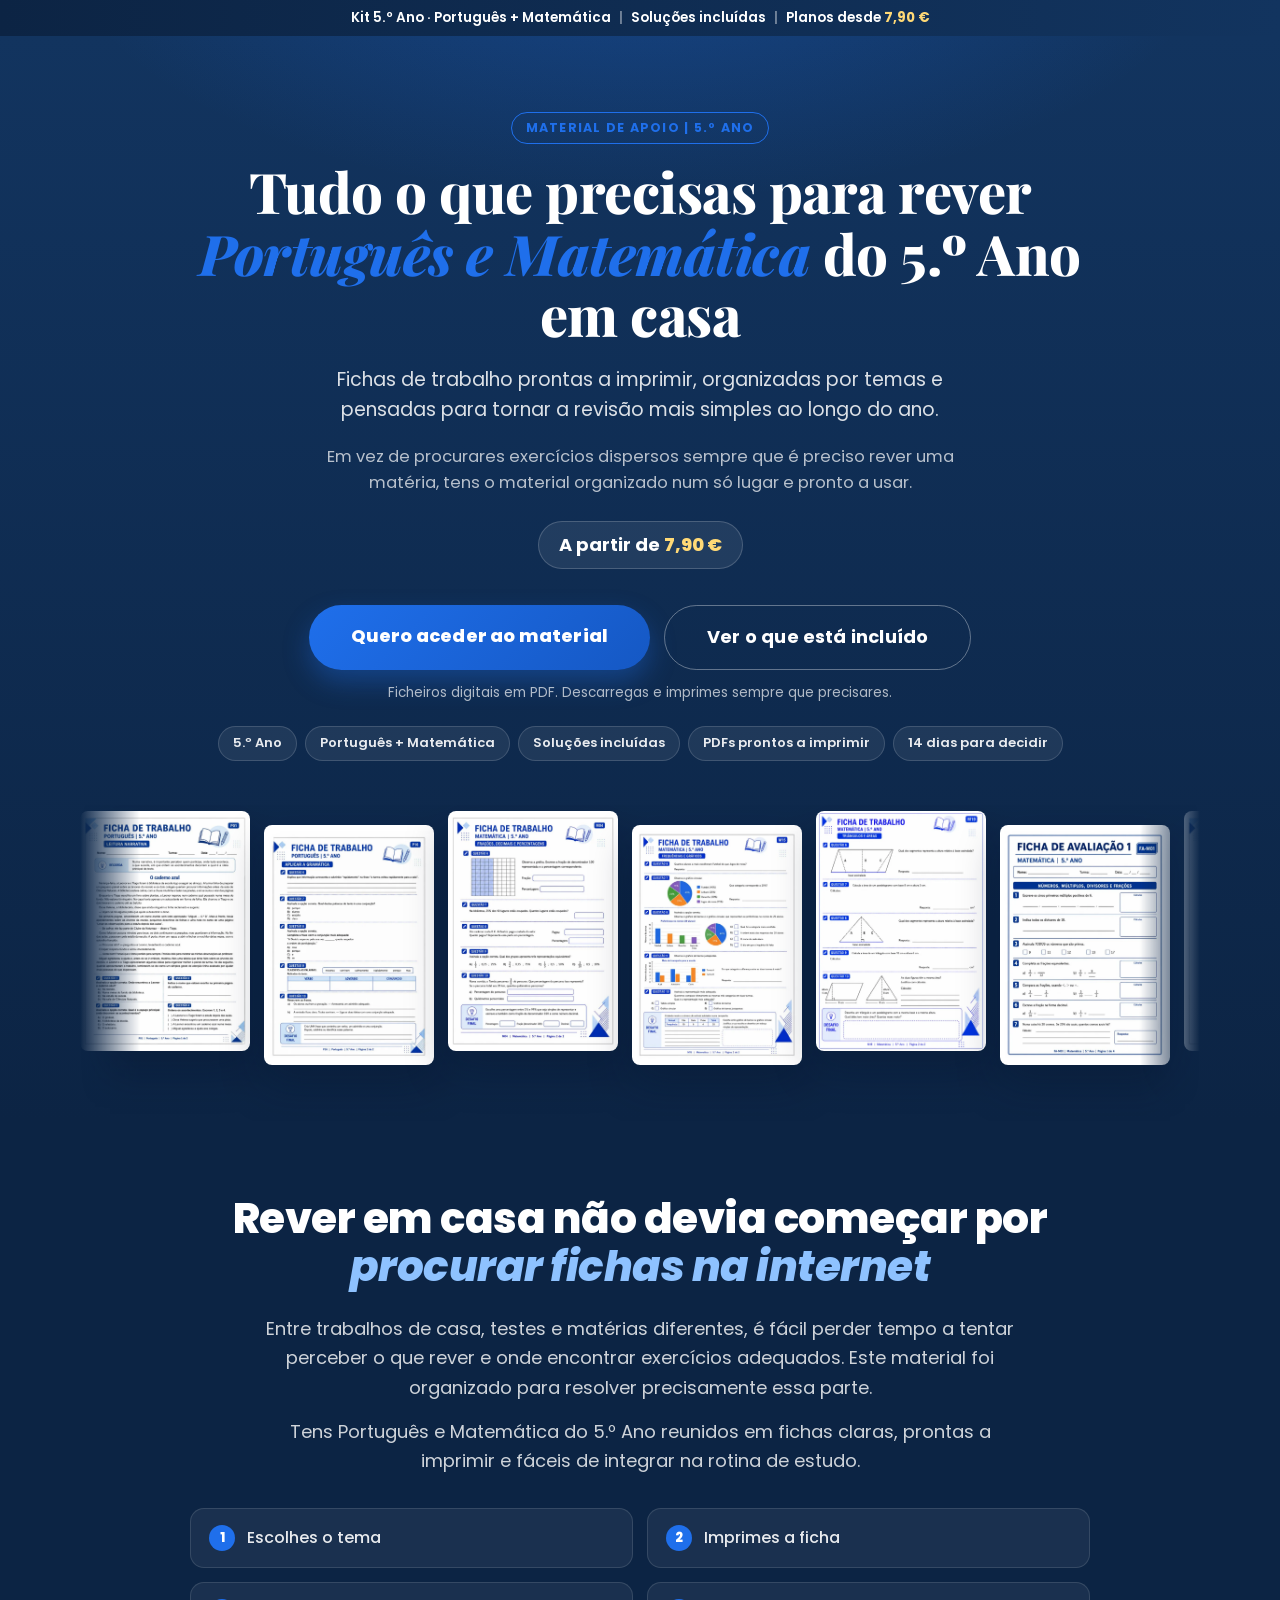
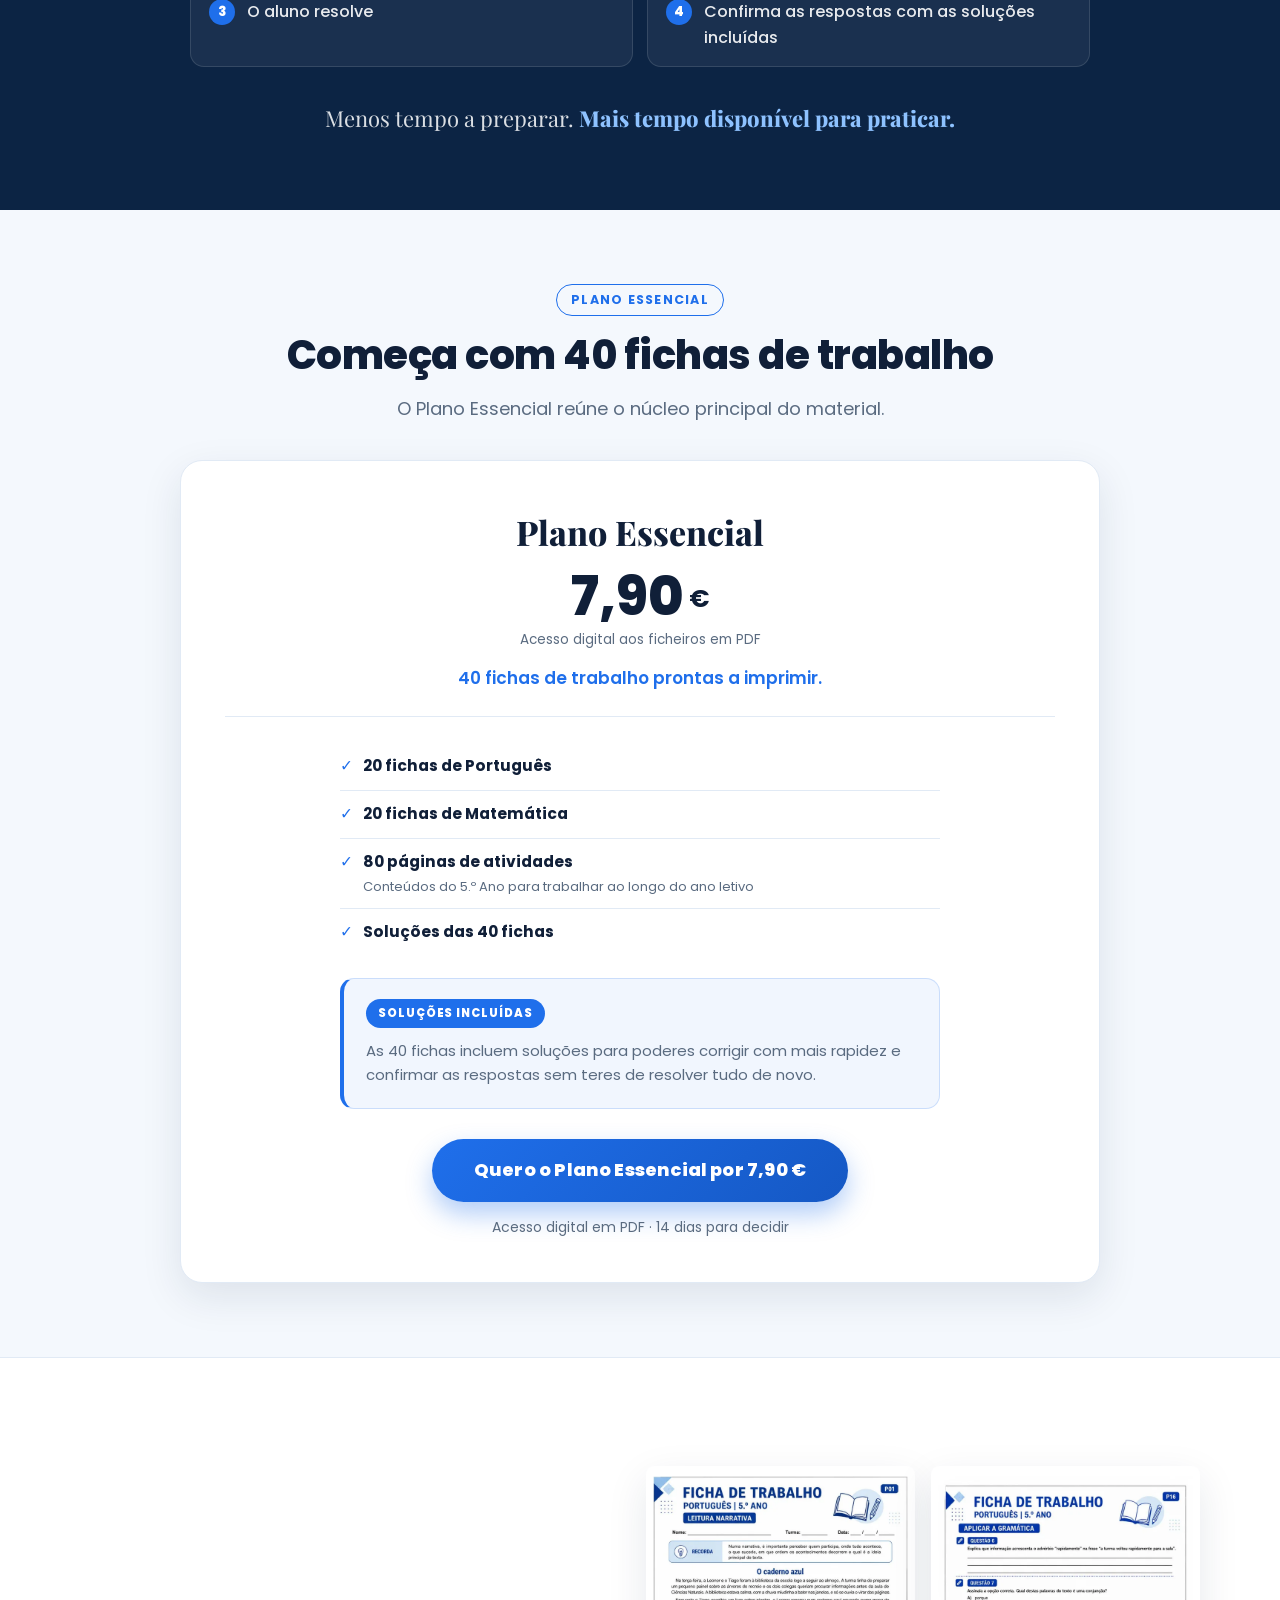
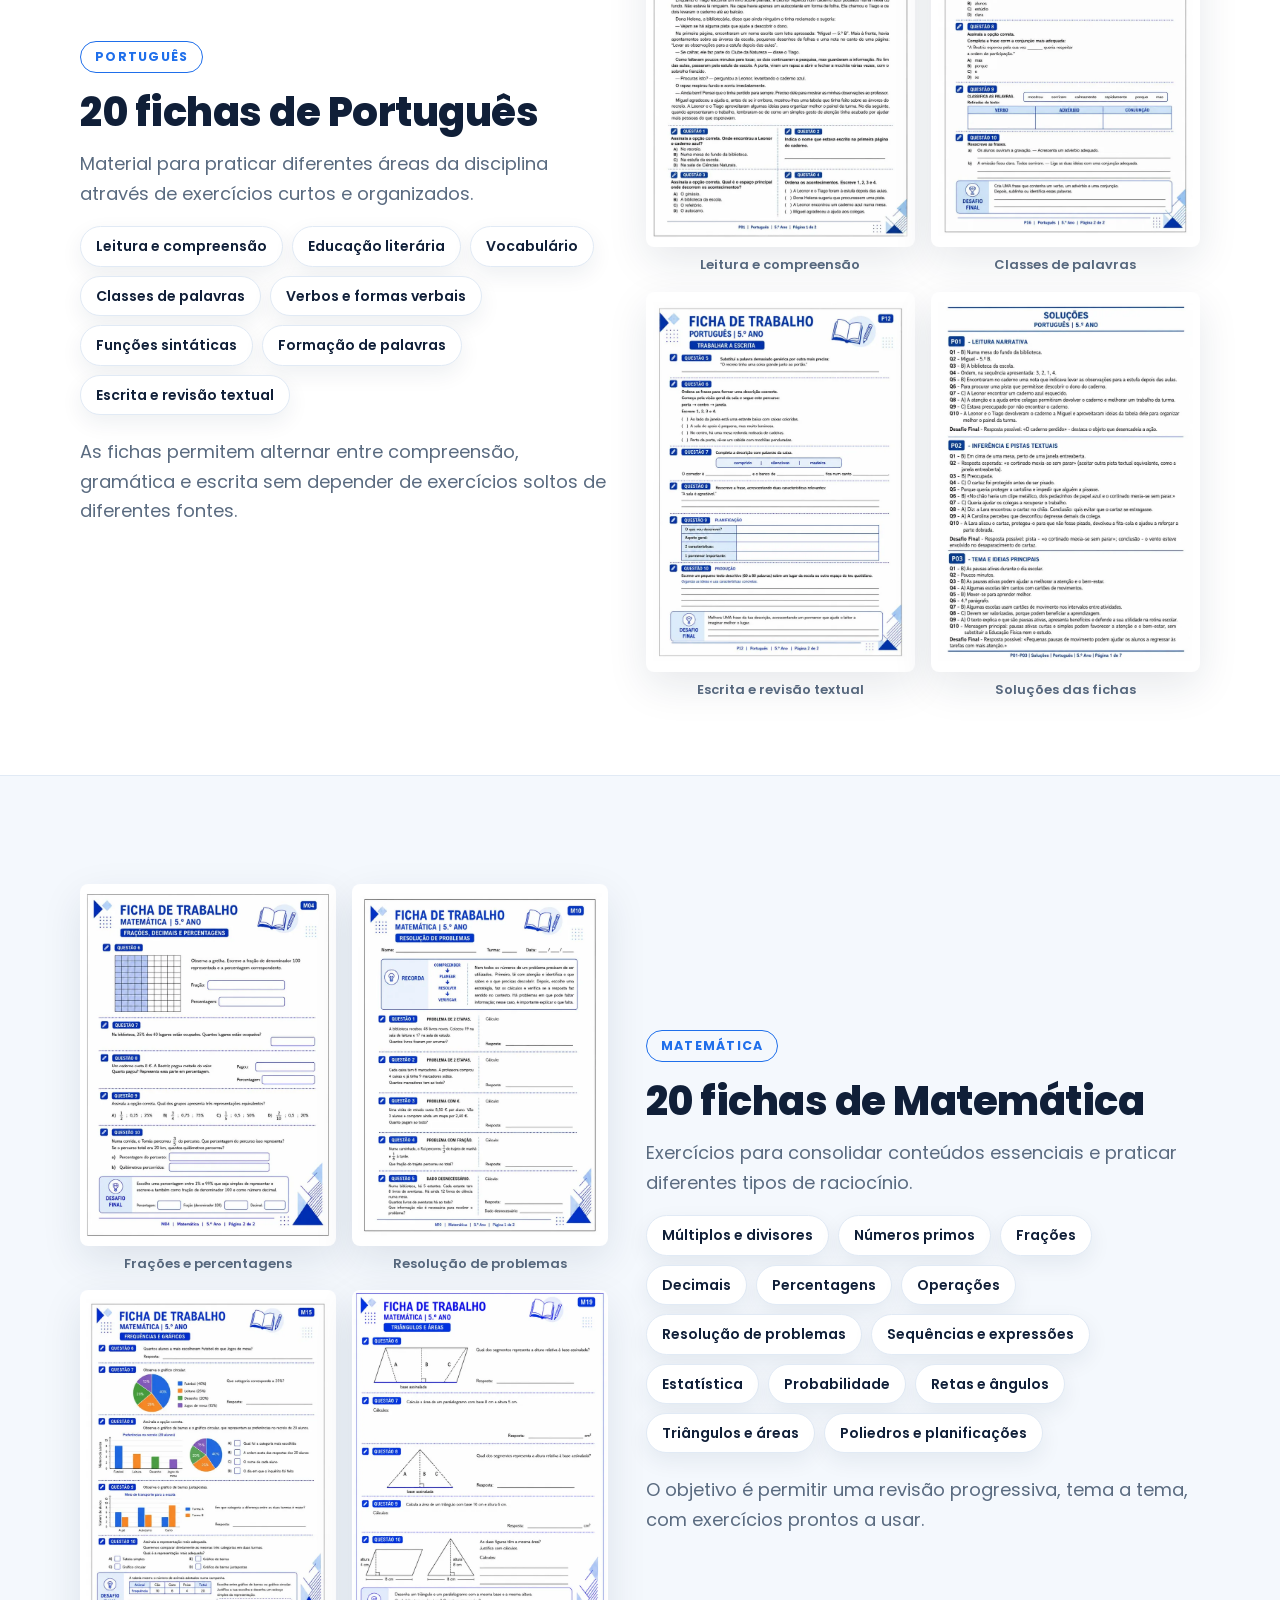
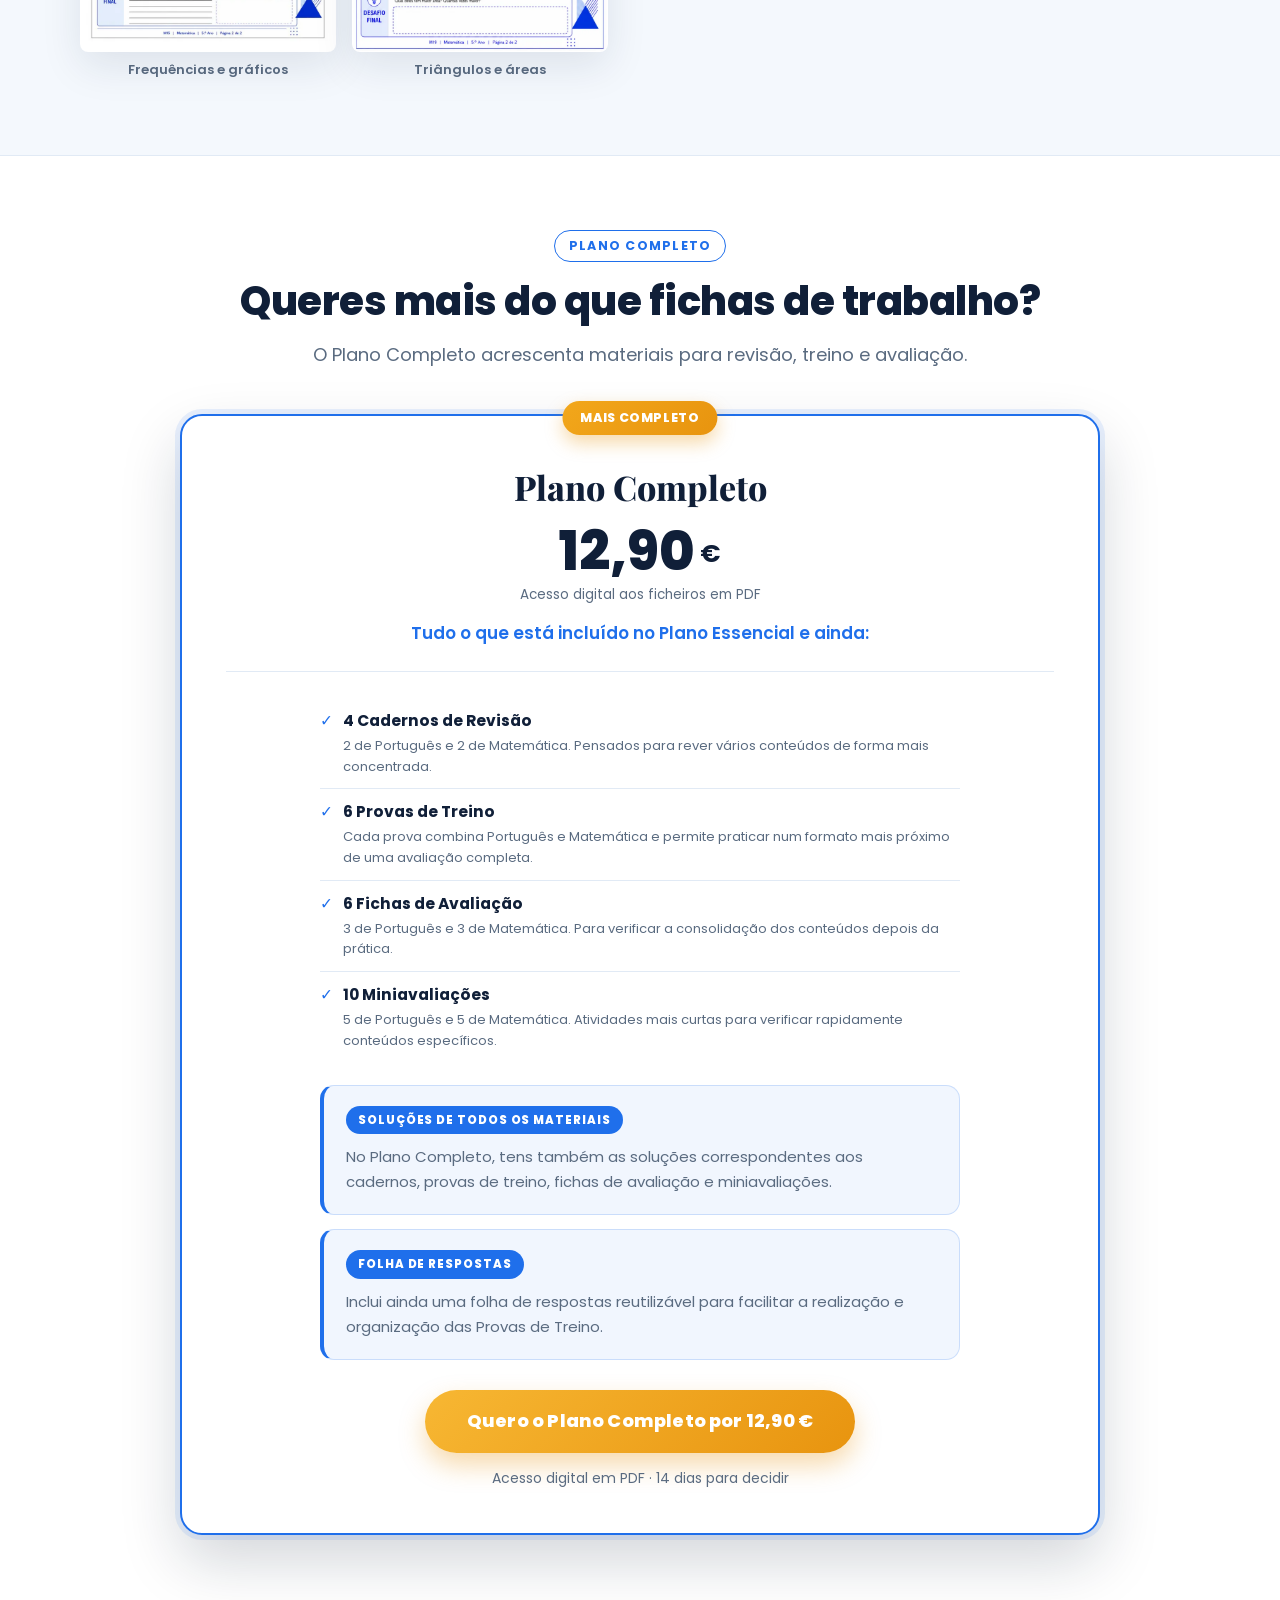
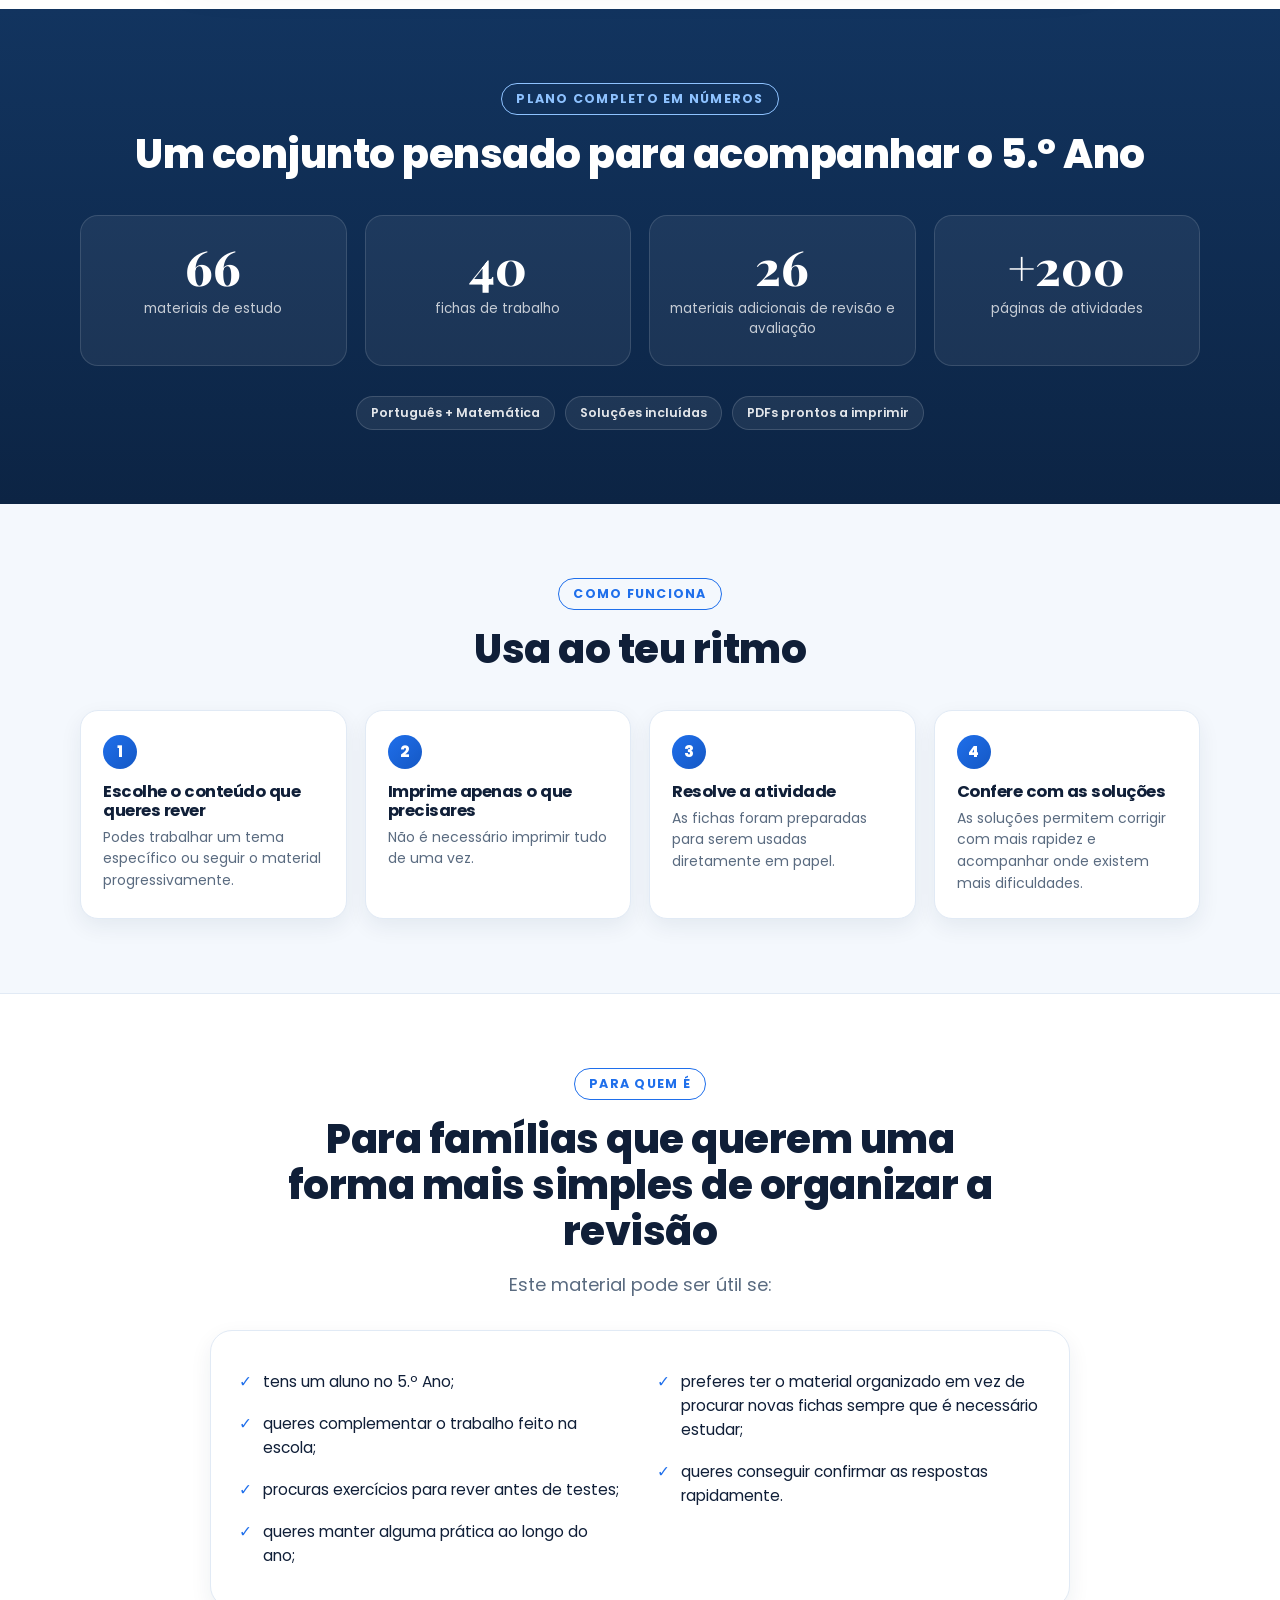
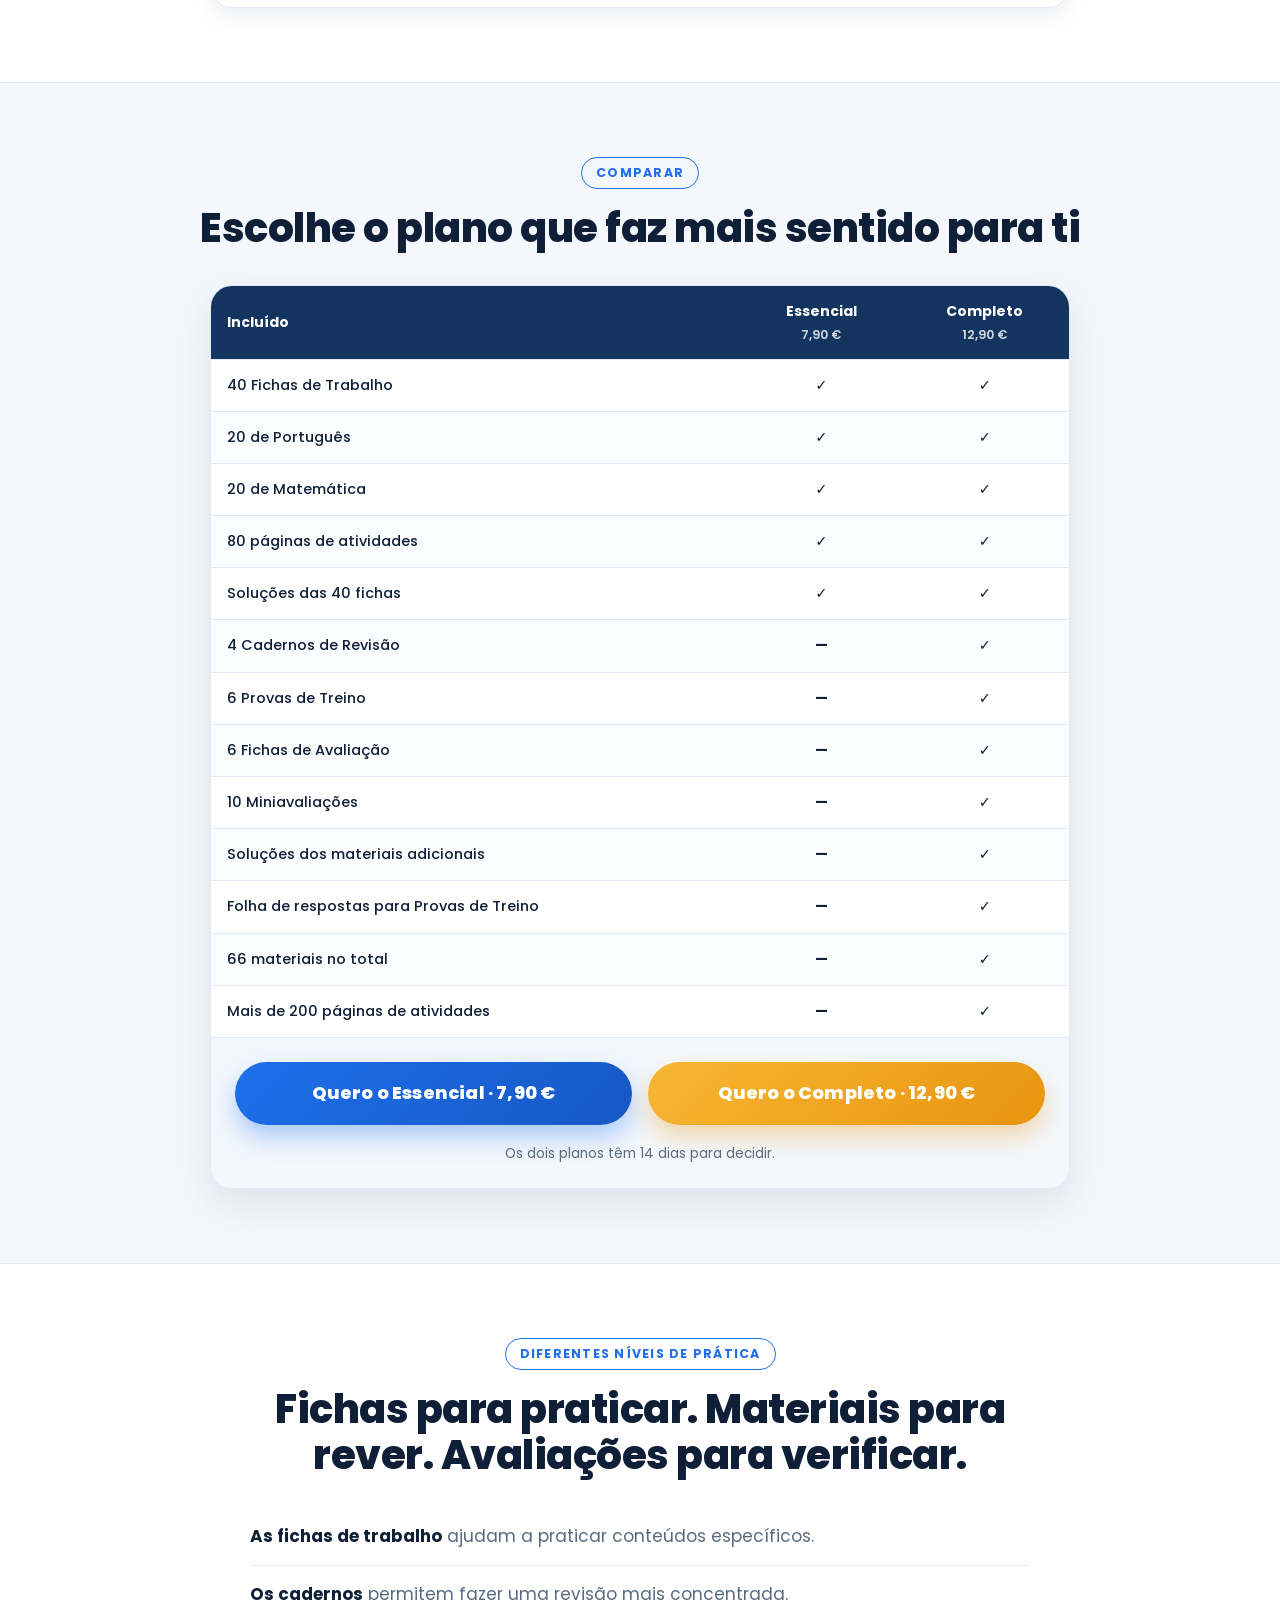
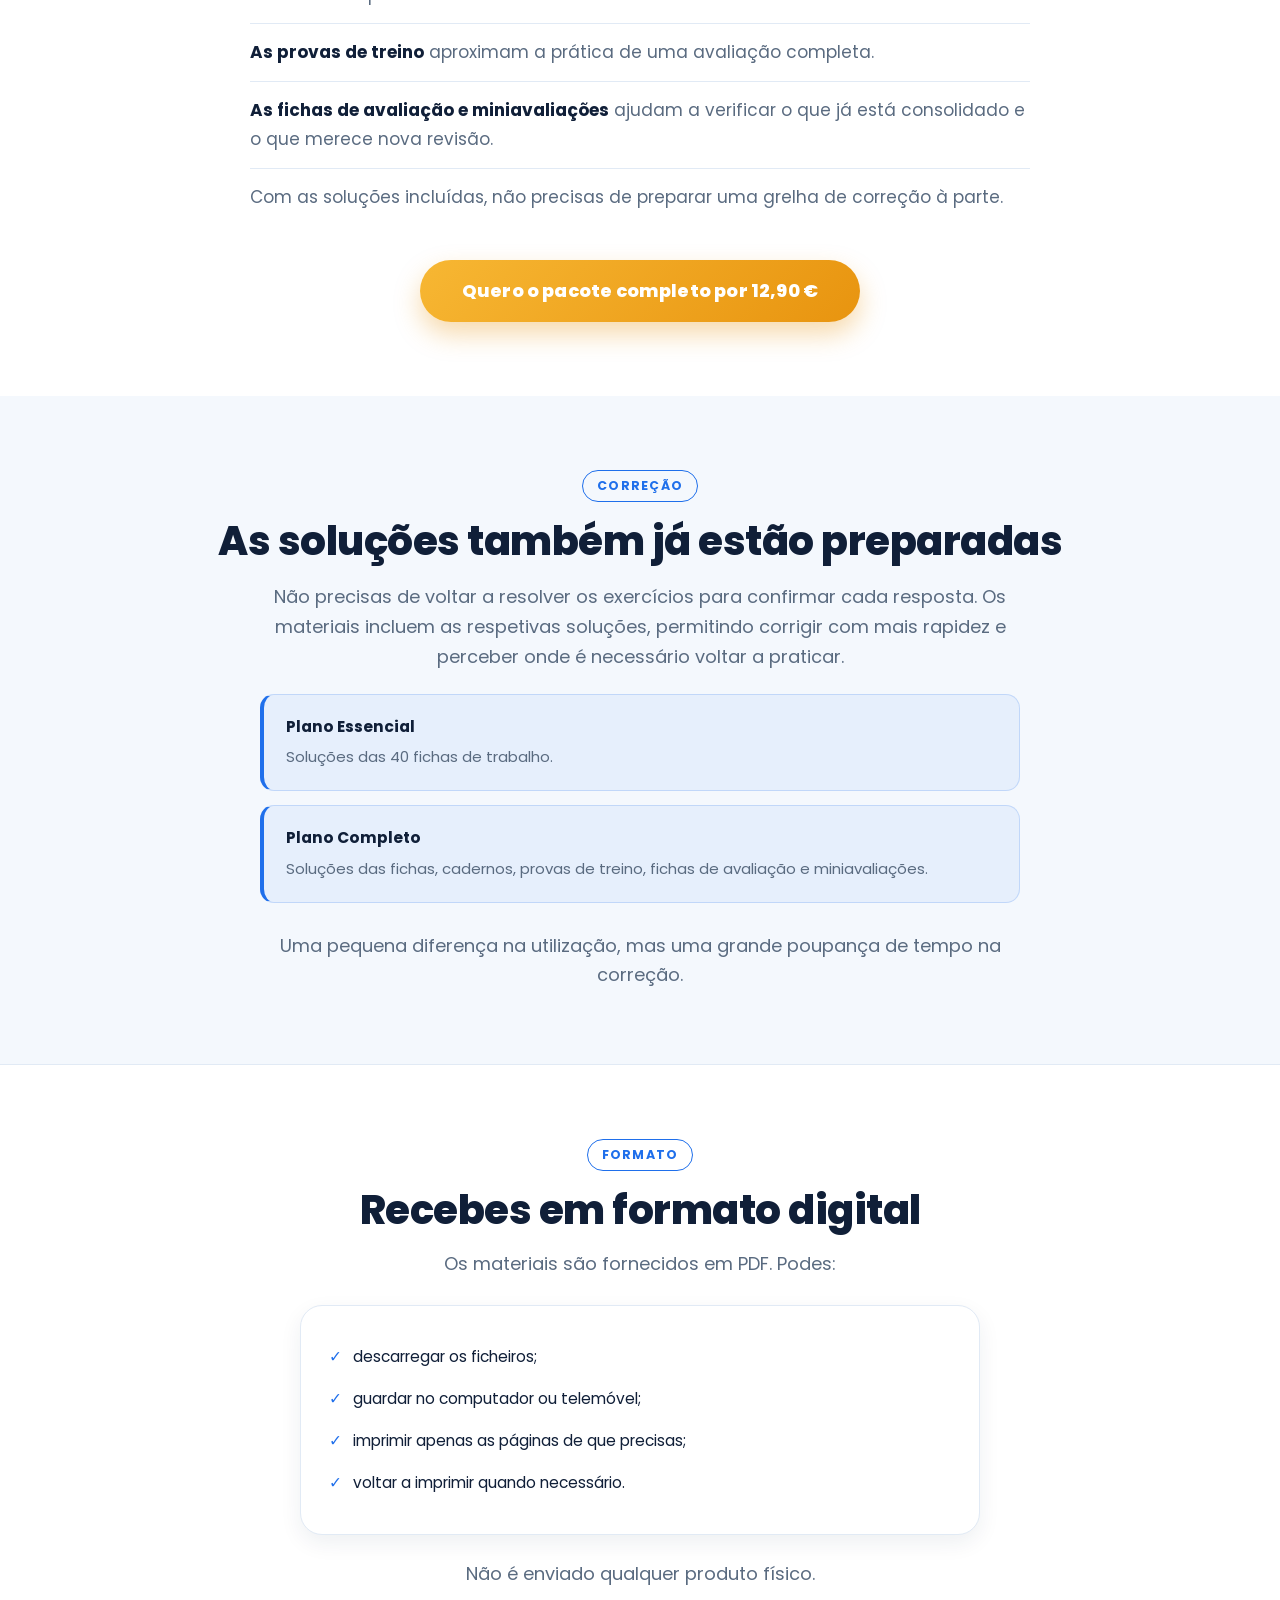
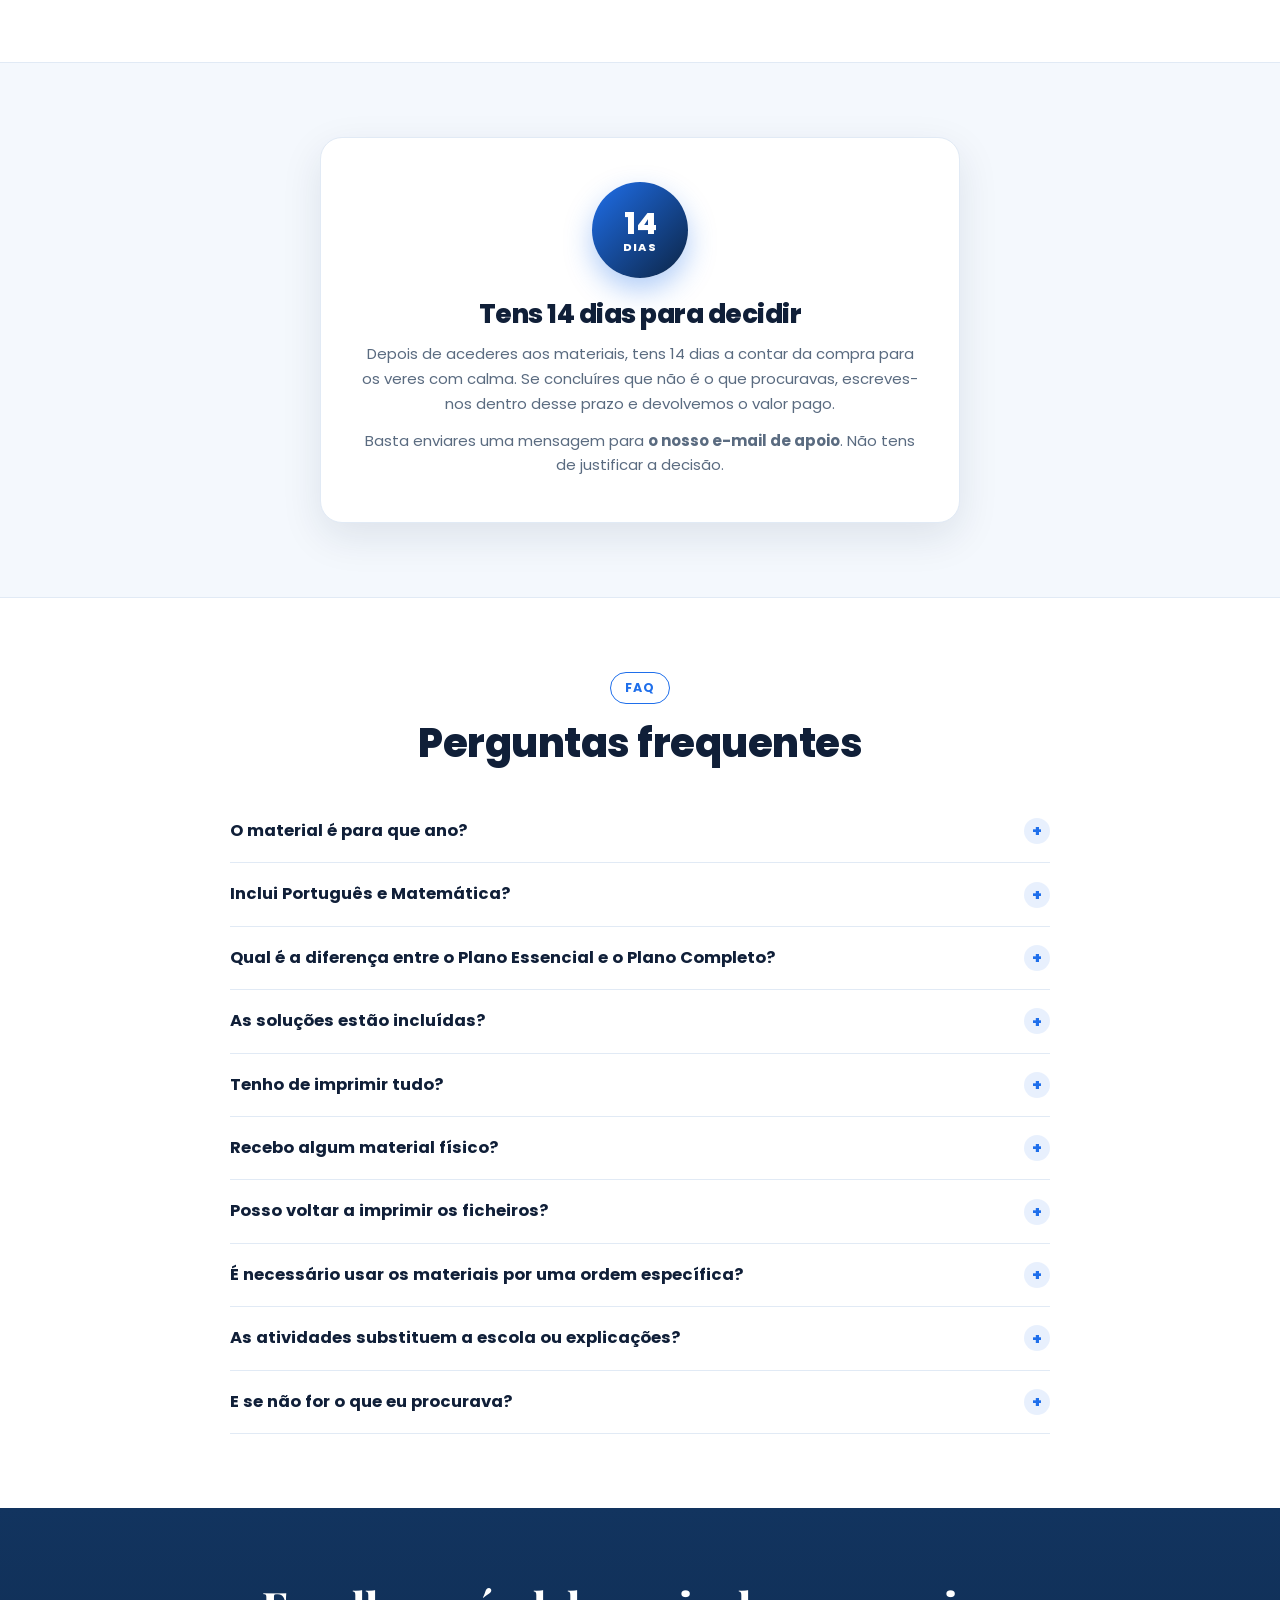
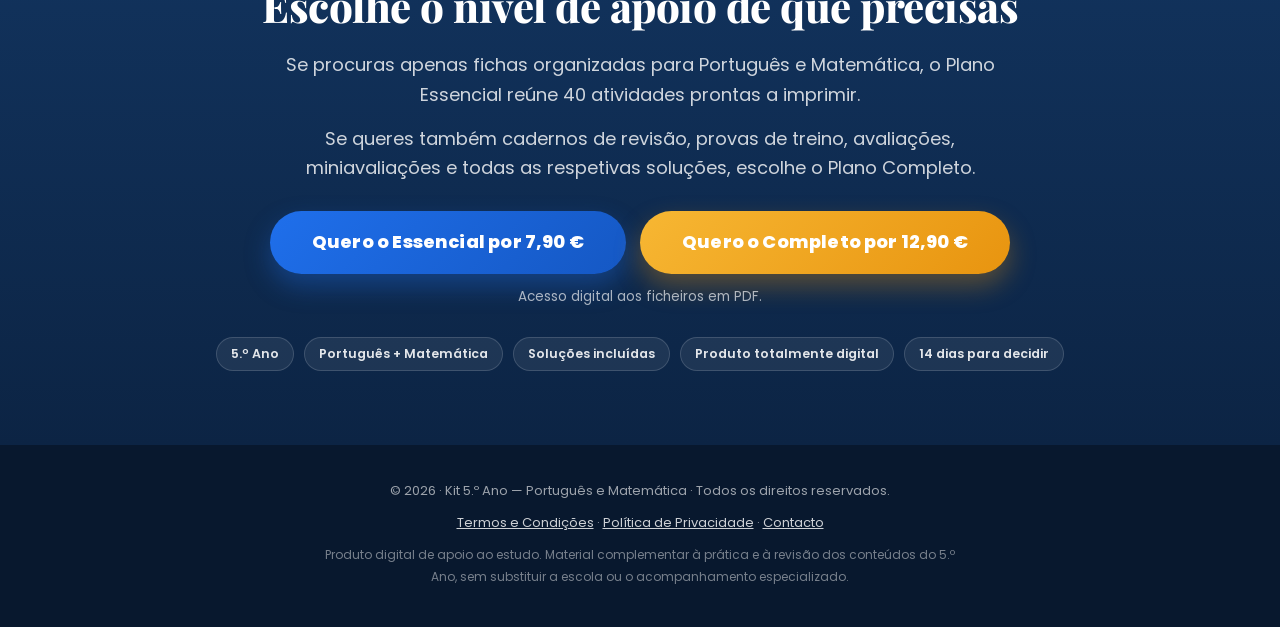
==== index.html @ 1587e959 "Add files via upload" ====
<!DOCTYPE html>
<html lang="pt-PT">
<head>
<meta charset="UTF-8" />
<meta name="viewport" content="width=device-width, initial-scale=1.0, viewport-fit=cover" />

<title>Kit 5.º Ano — Português e Matemática | Fichas com Soluções</title>
<meta name="description" content="Fichas de Português e Matemática do 5.º Ano em Portugal, com soluções incluídas. PDFs prontos a imprimir. Plano Essencial 7,90 € e Plano Completo 12,90 €." />
<meta property="og:title" content="Kit 5.º Ano — Português e Matemática | Fichas com Soluções" />
<meta property="og:description" content="Fichas de Português e Matemática do 5.º Ano em Portugal, com soluções incluídas. PDFs prontos a imprimir. Plano Essencial 7,90 € e Plano Completo 12,90 €." />
<meta property="og:type" content="website" />
<meta property="og:locale" content="pt_PT" />

<link rel="preconnect" href="https://fonts.googleapis.com">
<link rel="preconnect" href="https://fonts.gstatic.com" crossorigin>
<link href="https://fonts.googleapis.com/css2?family=Playfair+Display:ital,wght@0,700;0,800;1,800&family=Poppins:wght@400;500;600;700;800&display=swap" rel="stylesheet" />

<!-- ============================================================
     UTMify — captura as UTMs do endereço de entrada e acrescenta-as
     aos links de checkout. Fica no <head> para correr antes de
     qualquer clique ou redirecionamento.
     ============================================================ -->
<script
  src="https://cdn.utmify.com.br/scripts/utms/latest.js"
  data-utmify-prevent-subids
  async defer></script>

<!-- ============================================================
     Pixel UTMify. O pixelId é definido antes de o script carregar,
     porque é daí que ele lê a identificação da conta.
     ============================================================ -->
<script>window.pixelId = "6a95752c57b30cc8439709d7";</script>
<script
  src="https://cdn.utmify.com.br/scripts/pixel/pixel.js"
  async defer></script>

<!-- ============================================================
     META PIXEL / GOOGLE TAG — colar aqui quando tiveres o ID
     ============================================================ -->

<style>
/* ============================================================
   1. TOKENS
   ============================================================ */
:root{
  /* Azuis — substituem os verdes do design system original */
  --navy:      #12345f;   /* hero, secções escuras */
  --navy-d:    #0c2444;   /* dor, footer, CTA final */
  --acc:       #1f6feb;   /* CTA primário, checks, destaques */
  --acc-d:     #1558c4;   /* hover do CTA */
  --acc-soft:  #8ec2ff;   /* destaque de texto sobre fundo escuro */
  --gold:      #f2a71b;   /* plano Completo */
  --gold-d:    #e8940f;

  /* Superfícies */
  --bg:        #f4f8fd;
  --card:      #ffffff;
  --dark-card: linear-gradient(160deg,#16294a,#0e1c36);

  /* Textos */
  --ink:       #101f38;
  --muted:     #5a6b80;
  --line:      #e1eaf5;

  /* Sombras */
  --shadow:    0 14px 40px rgba(16,38,72,.10);
  --shadow-sm: 0 8px 22px rgba(16,38,72,.07);

  /* Tipografia */
  --font-sans:  'Poppins', system-ui, -apple-system, sans-serif;
  --font-serif: 'Playfair Display', Georgia, serif;

  /* Layout */
  --container:   1160px;
  --section-py:  74px;
  --radius-card: 22px;
  --radius-pill: 100px;
  --radius-item: 14px;
}

/* ============================================================
   2. RESET + BASE
   ============================================================ */
*,*::before,*::after{box-sizing:border-box;margin:0;padding:0}
html{scroll-behavior:smooth;-webkit-text-size-adjust:100%}
body{
  font-family:var(--font-sans);
  font-size:16px;
  line-height:1.6;
  color:var(--ink);
  background:var(--bg);
  -webkit-font-smoothing:antialiased;
  overflow-x:hidden;
  overflow-wrap:break-word;      /* protege palavras longas em ecrãs de 320px */
  text-size-adjust:100%;
}
img{max-width:100%;display:block}
a{color:inherit;text-decoration:none}
button{font:inherit;color:inherit}
h1,h2,h3{line-height:1.15;font-weight:800;letter-spacing:-.5px}

.wrap{width:100%;max-width:var(--container);margin:0 auto;padding:0 20px}
.sec{padding:var(--section-py) 0;scroll-margin-top:56px}
.center{text-align:center}
.narrow{max-width:760px;margin-left:auto;margin-right:auto}

h2{font-size:clamp(26px,4.2vw,40px)}
.sec-dark h2,.sec-dark h3{color:#fff}
.sec-dark p{color:rgba(255,255,255,.85)}

.lead{font-size:clamp(15.5px,2.4vw,18px);color:var(--muted);line-height:1.65}
.sec-dark .lead{color:rgba(255,255,255,.8)}

/* Eyebrow */
.eyebrow{
  display:inline-block;font-size:12.5px;font-weight:700;
  letter-spacing:.1em;text-transform:uppercase;
  border:1.5px solid currentColor;border-radius:var(--radius-pill);
  padding:5px 14px;margin-bottom:16px;color:var(--acc);
}
.sec-dark .eyebrow{color:var(--acc-soft)}

/* Destaque itálico nos títulos */
.h-em{color:var(--acc);font-style:italic;font-weight:800}
.sec-dark .h-em{color:var(--acc-soft)}

/* ============================================================
   3. BOTÕES
   ============================================================ */
.btn{
  display:inline-block;text-align:center;
  background:linear-gradient(135deg,var(--acc),var(--acc-d));
  color:#fff;font-weight:800;
  font-size:clamp(15px,2.6vw,18px);
  padding:clamp(14px,2.5vw,17px) clamp(24px,5vw,42px);
  border-radius:var(--radius-pill);border:none;cursor:pointer;
  appearance:none;-webkit-appearance:none;   /* <button> igual a <a> */
  font-family:inherit;
  box-shadow:0 12px 26px rgba(31,111,235,.35);
  transition:transform .18s ease,box-shadow .18s ease;
  letter-spacing:.01em;
}
.btn:hover{transform:translateY(-3px);box-shadow:0 18px 34px rgba(31,111,235,.40)}
.btn.gold{
  background:linear-gradient(135deg,#f7b733,var(--gold-d));
  box-shadow:0 12px 26px rgba(232,148,15,.34);
}
.btn.gold:hover{box-shadow:0 18px 34px rgba(232,148,15,.50)}
.btn.ghost{
  background:transparent;color:#fff;
  border:1.5px solid rgba(255,255,255,.35);
  box-shadow:none;font-weight:700;
}
.btn.ghost:hover{background:rgba(255,255,255,.08);box-shadow:none}
.btn.block{display:block;width:100%}

.btn-note{font-size:clamp(12px,2.4vw,13.5px);color:var(--muted);margin-top:12px;text-align:center}
.sec-dark .btn-note{color:rgba(255,255,255,.65)}

.cta-row{display:flex;gap:14px;justify-content:center;flex-wrap:wrap;margin-top:28px}

/* ============================================================
   4. TOPBAR
   ============================================================ */
.topbar{
  position:sticky;top:0;z-index:998;
  background:linear-gradient(90deg,var(--navy-d),var(--navy));
  color:#fff;text-align:center;
  font-size:clamp(11.5px,3vw,13.5px);font-weight:600;
  padding:9px 14px;line-height:1.35;
  display:flex;gap:8px;align-items:center;justify-content:center;flex-wrap:wrap;
}
.topbar b{color:#ffd976}
.tb-sep{opacity:.4}
@media(max-width:520px){.tb-hide{display:none}}

/* ============================================================
   5. HERO
   ============================================================ */
.hero{
  background:linear-gradient(180deg,var(--navy) 0%,var(--navy-d) 100%);
  color:#fff;text-align:center;padding:76px 0 0;position:relative;overflow:hidden;
}
.hero::before{
  content:"";position:absolute;inset:0;
  background:radial-gradient(900px 420px at 50% -10%,rgba(31,111,235,.30),transparent 65%);
  pointer-events:none;
}
.hero .wrap{position:relative;z-index:1}
.hero-title{
  font-family:var(--font-serif);
  font-size:clamp(30px,5.4vw,56px);
  font-weight:800;color:#fff;line-height:1.1;
  letter-spacing:-.5px;margin-bottom:20px;
  max-width:940px;margin-left:auto;margin-right:auto;
}
.hero-sub{
  font-size:clamp(15.5px,2.6vw,19px);
  color:rgba(255,255,255,.85);
  max-width:680px;margin:0 auto 18px;line-height:1.6;
}
.hero-sub b{color:#fff;font-weight:700}
.hero-tags{
  font-size:clamp(13px,2.2vw,15px);font-weight:600;
  color:var(--acc-soft);margin-bottom:26px;
}
.price-from{
  display:inline-block;
  background:rgba(255,255,255,.08);
  border:1px solid rgba(255,255,255,.18);
  border-radius:var(--radius-pill);
  padding:9px 20px;margin-bottom:8px;
  font-size:clamp(15px,2.6vw,18px);font-weight:700;color:#fff;
}
.price-from span{color:#ffd976;font-weight:800}

/* Chips de microcopy */
.chips{
  display:flex;flex-wrap:wrap;gap:8px;justify-content:center;
  margin-top:22px;
}
.chip{
  background:rgba(255,255,255,.07);
  border:1px solid rgba(255,255,255,.15);
  border-radius:var(--radius-pill);
  padding:6px 14px;font-size:clamp(11.5px,2vw,13px);
  font-weight:600;color:rgba(255,255,255,.9);
}

/* ---- Carrossel do hero: desliza em ciclo contínuo ----
   A pista contém as 6 folhas repetidas 3 vezes e anda até -33.333%, ou seja,
   exatamente um conjunto. Ao reiniciar, a 2.ª cópia está onde a 1.ª começou,
   por isso o corte é invisível. São precisas 3 cópias e não 2: com apenas
   duas, no instante final sobra só um conjunto (1104px) para preencher um
   contentor de 1120px e abre-se uma falha de 16px à direita. */
.hero-strip{
  margin-top:44px;
  padding-top:20px;          /* espaço para as folhas levantadas */
  padding-bottom:56px;
  overflow:hidden;
  -webkit-mask-image:linear-gradient(90deg,transparent 0,#000 60px,#000 calc(100% - 60px),transparent 100%);
          mask-image:linear-gradient(90deg,transparent 0,#000 60px,#000 calc(100% - 60px),transparent 100%);
}
.hero-track{
  display:flex;align-items:flex-end;width:max-content;
  animation:desliza 36s linear infinite;
  will-change:transform;
}
.hero-strip:hover .hero-track{animation-play-state:paused}
/* margem em vez de gap: assim cada folha ocupa sempre a mesma largura total
   e metade da pista corresponde a um conjunto exato, sem salto no reinício */
.hero-track .sheet{
  width:clamp(104px,14vw,170px);
  flex:0 0 auto;
  margin-right:14px;
}
.hero-track .sheet:nth-child(odd){transform:translateY(-14px)}
@keyframes desliza{
  /* calc(-100%/3) em vez de -33.3333%: o terço é exato, sem resto de
     sub-pixel na costura. translate3d mantém a animação na GPU. */
  from{transform:translate3d(0,0,0)}
  to{transform:translate3d(calc(-100% / 3),0,0)}
}
/* Sem movimento: volta a ser uma faixa que se desliza com o dedo */
@media(prefers-reduced-motion:reduce){
  .hero-strip{overflow-x:auto;scrollbar-width:none}
  .hero-strip::-webkit-scrollbar{display:none}
  .hero-track{animation:none}
}

/* ============================================================
   6. FOLHAS (placeholders — substituir por imagens reais)
   ============================================================ */
.sheet{
  background:#fff;border-radius:8px;
  aspect-ratio:1/1.414;
  box-shadow:0 18px 40px rgba(6,20,42,.35);
  border:1px solid rgba(255,255,255,.5);
  overflow:hidden;position:relative;
}
.sheet img{width:100%;height:100%;object-fit:cover;display:block}
/* Aparência de folha enquanto não há imagem real */
.sheet.ph::after{
  content:"";position:absolute;inset:12% 10%;
  background:
    linear-gradient(var(--line),var(--line)) 0 0/45% 7px no-repeat,
    repeating-linear-gradient(180deg,#eef3fa 0 5px,transparent 5px 16px);
  opacity:.9;
}
.sheet.ph::before{
  content:attr(data-label);
  position:absolute;left:0;right:0;bottom:10px;z-index:2;
  text-align:center;font-size:10.5px;font-weight:700;
  letter-spacing:.06em;text-transform:uppercase;color:#9fb0c6;
}

/* ============================================================
   7. SECÇÃO DE DOR
   ============================================================ */
.pain{background:var(--navy-d)}
.pain h2{color:#fff;font-size:clamp(24px,4.4vw,42px);max-width:900px;margin:0 auto}
.pain-intro{margin-top:22px}
.pain-list{
  display:grid;grid-template-columns:1fr 1fr;gap:14px;
  max-width:900px;margin:32px auto 0;
}
.pain-item{
  display:flex;gap:12px;align-items:flex-start;
  background:rgba(255,255,255,.06);
  border:1px solid rgba(255,255,255,.12);
  border-radius:var(--radius-item);
  padding:clamp(13px,2.4vw,16px) clamp(14px,2.6vw,18px);
  font-weight:500;font-size:clamp(14px,2.6vw,16px);
  color:rgba(255,255,255,.9);
}
.pain-item .x{
  flex:0 0 auto;width:26px;height:26px;border-radius:50%;
  background:#ff6b5e;color:#fff;display:flex;align-items:center;
  justify-content:center;font-weight:800;font-size:14px;
}
/* variante numerada, para a sequência de utilização */
.pain-item .n{
  flex:0 0 auto;width:26px;height:26px;border-radius:50%;
  background:var(--acc);color:#fff;display:flex;align-items:center;
  justify-content:center;font-weight:800;font-size:13px;
}
.pain-solve{
  font-size:clamp(16px,2.4vw,22px);text-align:center;margin-top:34px;
  color:rgba(255,255,255,.85);font-family:var(--font-serif);
}
.pain-solve b{color:var(--acc-soft);font-weight:800}

/* ============================================================
   8. PASSOS
   ============================================================ */
.steps{
  display:grid;grid-template-columns:repeat(4,1fr);gap:18px;
  margin-top:38px;
}
.step{
  background:var(--card);border:1.5px solid var(--line);
  border-radius:18px;padding:24px 22px;box-shadow:var(--shadow-sm);
}
.step-n{
  width:34px;height:34px;border-radius:50%;
  background:linear-gradient(135deg,var(--acc),var(--acc-d));
  color:#fff;font-weight:800;font-size:15px;
  display:flex;align-items:center;justify-content:center;margin-bottom:14px;
}
.step h3{font-size:16.5px;font-weight:700;margin-bottom:6px}
.step p{font-size:14px;color:var(--muted);line-height:1.55}

/* ============================================================
   9. TABS + GALERIA
   ============================================================ */
.tabs{display:flex;gap:10px;justify-content:center;margin:26px 0 28px;flex-wrap:wrap}
.tab{
  border:1px solid var(--line);background:#fff;color:var(--muted);
  border-radius:var(--radius-pill);padding:8px 20px;
  font-size:14px;font-weight:600;cursor:pointer;transition:all .2s ease;
}
.tab:hover{border-color:var(--acc);color:var(--acc)}
.tab.active{background:var(--acc);border-color:var(--acc);color:#fff}

.gallery{display:none;grid-template-columns:repeat(4,1fr);gap:20px}
.gallery.active{display:grid}
.g-item .sheet{box-shadow:var(--shadow)}
.g-cap{
  margin-top:10px;font-size:13px;font-weight:600;
  color:var(--muted);text-align:center;
}
.g-desc{margin-top:28px}

/* ============================================================
   10. PLANOS
   ============================================================ */
.plan-block{
  background:var(--card);border:1.5px solid var(--line);
  border-radius:var(--radius-card);box-shadow:var(--shadow);
  padding:clamp(26px,4vw,44px);max-width:920px;margin:0 auto;
  position:relative;
  /* espaço para a topbar sticky + a etiqueta flutuante do plano */
  scroll-margin-top:86px;
}
.plan-block.best{
  border:2px solid var(--acc);
  box-shadow:0 0 0 5px rgba(31,111,235,.10),0 26px 60px rgba(10,25,50,.18);
}

/* Destaque momentâneo ao chegar via CTA */
.plan-block.flash{animation:flashRing 1.5s ease-out}
.plan-block.best.flash{animation:flashRingGold 1.5s ease-out}
@keyframes flashRing{
  0%{box-shadow:0 0 0 0 rgba(31,111,235,.45),var(--shadow)}
  35%{box-shadow:0 0 0 9px rgba(31,111,235,.22),var(--shadow)}
  100%{box-shadow:0 0 0 0 rgba(31,111,235,0),var(--shadow)}
}
@keyframes flashRingGold{
  0%{box-shadow:0 0 0 0 rgba(232,148,15,.55),0 26px 60px rgba(10,25,50,.18)}
  35%{box-shadow:0 0 0 11px rgba(232,148,15,.25),0 26px 60px rgba(10,25,50,.18)}
  100%{box-shadow:0 0 0 5px rgba(31,111,235,.10),0 26px 60px rgba(10,25,50,.18)}
}
.plan-tag{
  position:absolute;top:-15px;left:50%;transform:translateX(-50%);
  background:linear-gradient(135deg,var(--gold),var(--gold-d));
  color:#fff;font-weight:800;font-size:12.5px;letter-spacing:.05em;
  padding:7px 18px;border-radius:var(--radius-pill);
  box-shadow:0 8px 18px rgba(232,148,15,.35);white-space:nowrap;
}
.plan-head{text-align:center;padding-bottom:24px;border-bottom:1px solid var(--line)}
.plan-name{font-family:var(--font-serif);font-size:clamp(24px,4vw,34px);font-weight:800}
.plan-price{font-size:clamp(38px,6vw,54px);font-weight:800;line-height:1;margin-top:10px}
/* convenção portuguesa: símbolo depois do valor — 7,90 € */
.plan-price .cur{font-size:.46em;font-weight:700;vertical-align:.32em;margin-left:5px}
.plan-period{font-size:13.5px;color:var(--muted);margin-top:6px}
.plan-for{font-size:clamp(15px,2.4vw,17px);font-weight:600;color:var(--acc);margin-top:14px}

.plan-body{margin-top:26px}
.plan-cols{display:grid;grid-template-columns:1fr 1fr;gap:26px;margin-top:24px}
.plan-col h4{
  font-size:12.5px;font-weight:800;letter-spacing:.1em;text-transform:uppercase;
  color:var(--acc);margin-bottom:10px;
}
.plan-col p{font-size:14.5px;color:var(--muted);line-height:1.6}

.plan-feat{
  display:flex;align-items:flex-start;gap:10px;
  font-size:clamp(14px,2.2vw,15.5px);
  padding:11px 0;border-bottom:1px solid var(--line);color:var(--ink);
}
.plan-feat:last-child{border-bottom:none}
.plan-feat::before{content:"✓";color:var(--acc);font-weight:800;flex:0 0 auto;line-height:1.5}
.plan-feat b{font-weight:700}
.plan-feat .sub{display:block;font-size:13px;color:var(--muted);font-weight:400;margin-top:2px}

.plan-cta{margin-top:30px;text-align:center}
.plan-micro{font-size:14px;color:var(--muted);margin-top:14px;max-width:520px;margin-left:auto;margin-right:auto}

.totals{
  display:grid;grid-template-columns:1fr 1fr;gap:16px;margin-top:26px;
}
.total-box{
  background:var(--bg);border:1px solid var(--line);
  border-radius:var(--radius-item);padding:18px 20px;text-align:center;
}
.total-box .num{font-size:clamp(22px,3.4vw,30px);font-weight:800;color:var(--acc);line-height:1.1}
.total-box .lbl{font-size:13px;color:var(--muted);margin-top:4px}

/* Transição */
.switch{background:var(--navy);color:#fff}
.switch h2{font-size:clamp(22px,3.6vw,34px);color:#fff}
.switch h2 + h2{margin-top:10px}

/* ============================================================
   11. TABELA DE COMPARAÇÃO
   ============================================================ */
.cmp-wrap{
  max-width:860px;margin:34px auto 0;
  background:var(--card);border:1.5px solid var(--line);
  border-radius:var(--radius-card);box-shadow:var(--shadow);
  overflow:hidden;
}
.cmp-scroll{overflow-x:auto;-webkit-overflow-scrolling:touch}
table.cmp{width:100%;border-collapse:collapse;min-width:520px}
table.cmp th,table.cmp td{padding:14px 16px;border-bottom:1px solid var(--line);font-size:14.5px}
table.cmp thead th{
  background:var(--navy);color:#fff;font-weight:700;
  font-size:14px;text-align:center;
}
table.cmp thead th:first-child{text-align:left}
table.cmp thead th .p{display:block;font-size:12.5px;font-weight:600;opacity:.8;margin-top:2px}
table.cmp tbody td{text-align:center;color:var(--ink)}
table.cmp tbody td:first-child{text-align:left;font-weight:500}
table.cmp tbody tr:last-child td{border-bottom:none}
table.cmp tbody tr:nth-child(even){background:#fafcfe}
.yes{color:var(--acc);font-weight:800;font-size:17px}
.no{color:#c8d3e0;font-weight:700}
.cmp-ctas{
  display:grid;grid-template-columns:1fr 1fr;gap:16px;
  padding:24px;background:var(--bg);border-top:1px solid var(--line);
}

/* ============================================================
   12. CARDS ESCUROS (benefícios)
   ============================================================ */
.rgrid{display:grid;grid-template-columns:repeat(3,1fr);gap:20px;margin-top:38px}
.rcard{
  background:var(--dark-card);
  border:1px solid rgba(255,255,255,.08);
  border-radius:18px;padding:clamp(20px,3vw,26px);
}
.rc-icon{
  width:54px;height:54px;display:flex;align-items:center;justify-content:center;
  font-size:26px;border-radius:16px;
  background:linear-gradient(135deg,#1d3763,#0e1c36);
  box-shadow:0 6px 16px rgba(31,111,235,.40);
  margin-bottom:16px;
}
.rcard h3{
  font-family:var(--font-serif);color:#fff;
  font-size:clamp(16px,2.2vw,19px);font-weight:700;
  line-height:1.25;margin-bottom:8px;
}
.rcard p{font-size:clamp(13px,2vw,14px);color:#a9b6cb;line-height:1.5}

/* ============================================================
   13. PARA QUEM É
   ============================================================ */
.fit{display:grid;grid-template-columns:1fr 1fr;gap:24px;margin-top:36px}
.fit-card{
  background:var(--card);border:1.5px solid var(--line);
  border-radius:var(--radius-card);padding:30px 28px;box-shadow:var(--shadow-sm);
}
.fit-card h3{font-size:clamp(17px,2.6vw,20px);margin-bottom:18px}
.fit-card.no-card h3{color:var(--muted)}
.fit-li{display:flex;gap:11px;align-items:flex-start;padding:9px 0;font-size:14.5px;line-height:1.55}
.fit-li i{
  flex:0 0 auto;width:22px;height:22px;border-radius:50%;
  display:flex;align-items:center;justify-content:center;
  font-style:normal;font-weight:800;font-size:12px;margin-top:1px;
}
.fit-li .ok{background:rgba(31,111,235,.12);color:var(--acc)}
.fit-li .nok{background:#f1f4f8;color:#9aa8ba}
.fit-card.no-card .fit-li{color:var(--muted)}

/* ============================================================
   14. OBJEÇÕES
   ============================================================ */
.obj{
  background:var(--card);border:1.5px solid var(--line);
  border-left:4px solid var(--acc);
  border-radius:var(--radius-item);padding:28px 30px;
  box-shadow:var(--shadow-sm);max-width:820px;margin:0 auto 20px;
}
.obj .q{
  font-size:12.5px;font-weight:800;letter-spacing:.08em;
  text-transform:uppercase;color:var(--muted);margin-bottom:10px;
}
.obj h3{font-size:clamp(18px,2.8vw,23px);margin-bottom:12px;line-height:1.3}
.obj p{font-size:15px;color:var(--muted);line-height:1.65;margin-bottom:10px}
.obj p:last-child{margin-bottom:0}
.obj ul{list-style:none;margin-top:6px}
.obj ul li{font-size:15px;color:var(--muted);padding:5px 0 5px 20px;position:relative}
.obj ul li::before{content:"·";position:absolute;left:6px;color:var(--acc);font-weight:800;font-size:20px;line-height:1.1}

/* ============================================================
   14b. COMPONENTES DA OFERTA FINAL
   ============================================================ */

/* Destaque "Soluções incluídas" */
.solu{
  background:rgba(31,111,235,.06);
  border:1px solid rgba(31,111,235,.18);
  border-left:4px solid var(--acc);
  border-radius:var(--radius-item);
  padding:20px 22px;margin-top:22px;
}
.solu + .solu{margin-top:14px}
.solu-badge{
  display:inline-block;background:var(--acc);color:#fff;
  font-size:11.5px;font-weight:800;letter-spacing:.08em;text-transform:uppercase;
  padding:5px 12px;border-radius:var(--radius-pill);margin-bottom:11px;
}
.solu p{font-size:clamp(14px,2.2vw,15px);color:var(--muted);line-height:1.65}
.solu h4{font-size:15.5px;font-weight:700;margin-bottom:6px}

/* Números da oferta */
.stats{display:grid;grid-template-columns:repeat(4,1fr);gap:18px;margin-top:38px}
.stat{
  background:rgba(255,255,255,.06);border:1px solid rgba(255,255,255,.13);
  border-radius:18px;padding:26px 16px;text-align:center;
}
.stat .n{
  font-family:var(--font-serif);font-size:clamp(32px,5vw,48px);
  font-weight:800;color:#fff;line-height:1;
}
.stat .l{font-size:13.5px;color:rgba(255,255,255,.75);margin-top:9px;line-height:1.45}

/* Disciplinas: temas + amostras */
.subj{display:grid;grid-template-columns:1fr 1.05fr;gap:38px;align-items:center;margin-top:34px}
.blist{display:flex;flex-wrap:wrap;gap:9px;margin-top:18px}
.blist span{
  background:var(--card);border:1px solid var(--line);
  border-radius:var(--radius-pill);padding:8px 15px;
  font-size:clamp(13px,2.1vw,14px);font-weight:600;color:var(--ink);
  box-shadow:var(--shadow-sm);
}
.sheets4{display:grid;grid-template-columns:repeat(2,1fr);gap:16px}
.sheets4 .g-cap{margin-top:8px}

/* Lista com check */
.clist{margin-top:20px}
.clist li{
  list-style:none;display:flex;gap:11px;align-items:flex-start;
  padding:9px 0;font-size:clamp(14.5px,2.2vw,15.5px);line-height:1.55;
}
.clist li::before{content:"✓";color:var(--acc);font-weight:800;flex:0 0 auto;line-height:1.5}
.clist.two{columns:2;column-gap:34px}
.clist.two li{break-inside:avoid}

/* Porquê o Completo */
.why{max-width:780px;margin:30px auto 0}
.why p{
  font-size:clamp(15px,2.3vw,17px);color:var(--muted);line-height:1.7;
  padding:14px 0;border-bottom:1px solid var(--line);
}
.why p:last-child{border-bottom:none}
.why b{color:var(--ink);font-weight:700}

/* ============================================================
   15. GARANTIA  (componente disponível — não usado na copy final)
   ============================================================ */
.garantia{
  background:var(--card);border:1.5px solid var(--line);
  border-radius:var(--radius-card);padding:clamp(30px,4vw,44px) clamp(24px,4vw,40px);
  text-align:center;max-width:640px;margin:0 auto;box-shadow:var(--shadow);
}
.garantia-selo{
  width:96px;height:96px;border-radius:50%;
  background:linear-gradient(135deg,var(--acc),var(--navy-d));
  color:#fff;display:flex;flex-direction:column;align-items:center;
  justify-content:center;margin:0 auto 22px;font-weight:800;
  line-height:1.1;box-shadow:0 12px 28px rgba(31,111,235,.35);
}
.garantia-selo .n{font-size:30px}
.garantia-selo .d{font-size:11px;letter-spacing:.12em}
.garantia h3{font-size:clamp(19px,3vw,26px);margin-bottom:12px}
.garantia p{font-size:15px;color:var(--muted);line-height:1.65}

/* ============================================================
   16. FAQ
   ============================================================ */
.faq{max-width:820px;margin:34px auto 0}
.faq-item{border-bottom:1px solid var(--line)}
.faq-q{
  display:flex;justify-content:space-between;align-items:center;gap:16px;
  padding:18px 0;font-weight:700;font-size:clamp(14.5px,2.4vw,16.5px);
  cursor:pointer;color:var(--ink);width:100%;
  background:none;border:none;text-align:left;
}
.faq-q .ic{
  flex:0 0 auto;width:26px;height:26px;border-radius:50%;
  background:rgba(31,111,235,.10);color:var(--acc);
  display:flex;align-items:center;justify-content:center;
  font-weight:800;font-size:16px;transition:transform .22s ease;
}
.faq-item.open .faq-q .ic{transform:rotate(45deg)}
.faq-a{
  display:none;font-size:clamp(14px,2.2vw,15.5px);
  color:var(--muted);line-height:1.7;padding:0 0 20px;
}
.faq-item.open .faq-a{display:block}

/* ============================================================
   17. CTA FINAL + FOOTER
   ============================================================ */
.final{background:linear-gradient(180deg,var(--navy) 0%,var(--navy-d) 100%);color:#fff}
.final h2{font-family:var(--font-serif);color:#fff;font-size:clamp(24px,4.2vw,42px);max-width:900px;margin:0 auto}
.final .lead{margin-top:20px}
.final-micro{
  display:flex;flex-wrap:wrap;gap:10px;justify-content:center;margin-top:30px;
}
.final-micro span{
  background:rgba(255,255,255,.07);border:1px solid rgba(255,255,255,.15);
  border-radius:var(--radius-pill);padding:6px 14px;
  font-size:12.5px;font-weight:600;color:rgba(255,255,255,.88);
}
footer{
  background:#08182e;color:rgba(255,255,255,.6);
  text-align:center;padding:34px 20px 40px;font-size:13px;line-height:1.8;
}
footer a{color:rgba(255,255,255,.8);text-decoration:underline}
/* marcadores do rodapé — trocar por <a href="..."> quando as páginas existirem */
footer .flink{color:rgba(255,255,255,.8);text-decoration:underline}
footer .fnote{font-size:12px;opacity:.75;max-width:640px;margin:10px auto 0}

/* ============================================================
   18. BARRA STICKY MOBILE
   ============================================================ */
.sticky-bar{
  position:fixed;left:0;right:0;bottom:0;z-index:999;
  display:none;align-items:center;justify-content:space-between;gap:12px;
  background:rgba(12,36,68,.97);backdrop-filter:blur(10px);
  border-top:1px solid rgba(255,255,255,.12);
  padding:10px 14px;
  transform:translateY(110%);transition:transform .28s ease;
}
.sticky-bar.show{transform:translateY(0)}
/* respeita a barra inferior do iPhone */
@supports(padding:max(0px)){
  .sticky-bar{padding-bottom:max(10px,env(safe-area-inset-bottom))}
}
.sticky-bar .sb-txt{color:#fff;font-size:13px;font-weight:700;line-height:1.25}
.sticky-bar .sb-txt small{display:block;font-weight:500;font-size:11.5px;color:rgba(255,255,255,.7)}
.sticky-bar .btn{padding:11px 20px;font-size:14px;box-shadow:none;flex:0 0 auto}

/* ============================================================
   19. RESPONSIVO
   ============================================================ */
@media(max-width:980px){
  .gallery.active{grid-template-columns:repeat(3,1fr)}
  .steps{grid-template-columns:repeat(2,1fr)}
}
@media(max-width:900px){
  :root{--section-py:56px}
  .rgrid{grid-template-columns:repeat(2,1fr)}
  .plan-cols{grid-template-columns:1fr;gap:20px}
  .tab{padding:11px 20px}          /* alvo de toque em tablets */
  .stats{grid-template-columns:repeat(2,1fr)}
  .subj{grid-template-columns:1fr;gap:26px}
  /* no telemóvel o texto vem sempre antes das amostras */
  .subj .sheets4{order:2}
  .subj > div:not(.sheets4){order:1}
  .clist.two{columns:1}
}
@media(max-width:768px){
  .sticky-bar{display:flex}
  /* impede que a barra fixa tape o fim do rodapé */
  body{padding-bottom:78px}
}

/* --- Tabela comparativa: cabe inteira no telemóvel, sem scroll lateral --- */
@media(max-width:700px){
  table.cmp{min-width:0}
  table.cmp th,table.cmp td{padding:11px 8px;font-size:13px}
  table.cmp thead th{font-size:12.5px}
  table.cmp thead th .p{font-size:11.5px}
  table.cmp th:first-child,table.cmp td:first-child{padding-left:15px}
  table.cmp th:not(:first-child),table.cmp td:not(:first-child){width:66px}
  .yes{font-size:15px}
}
@media(max-width:680px){
  .gallery.active{grid-template-columns:repeat(2,1fr)}
  .totals{grid-template-columns:1fr}
  .cta-row .btn{width:100%}
}
@media(max-width:640px){
  .pain-list{grid-template-columns:1fr}
  .steps{grid-template-columns:1fr}
  .fit{grid-template-columns:1fr}
  .cmp-ctas{grid-template-columns:1fr;padding:18px}
  .hero{padding-top:52px}
  .hero-strip{margin-top:34px;padding-bottom:44px}
  /* folhas mais estreitas: encurta o ciclo para a velocidade aparente ser a mesma */
  .hero-track{animation-duration:24s}
  /* alvos de toque confortáveis */
  .tab{padding:11px 20px}
  footer a{display:inline-block;padding:6px 4px}
}
@media(max-width:420px){
  .rgrid{grid-template-columns:1fr}
  .plan-block{padding:24px 18px}
  .obj{padding:24px 20px}
  .garantia{padding:28px 20px}
}
@media(max-width:380px){
  table.cmp th,table.cmp td{font-size:12.2px;padding:10px 6px}
  table.cmp th:not(:first-child),table.cmp td:not(:first-child){width:56px}
  .sticky-bar .sb-txt{font-size:12.5px}
  .sticky-bar .btn{padding:11px 16px;font-size:13.5px}
}

/* --- Telemóvel deitado: ecrã baixo, a barra fixa rouba espaço --- */
@media(max-width:900px) and (max-height:460px) and (orientation:landscape){
  .sticky-bar{display:none}
  body{padding-bottom:0}
  .hero{padding-top:36px}
  .hero-strip{display:none}
}
/* Qualquer ecrã tátil, independentemente da largura */
@media(pointer:coarse){
  .tab{padding:11px 20px}
  .faq-q{padding:20px 0}
  footer a{display:inline-block;padding:6px 4px}
}
@media(prefers-reduced-motion:reduce){
  *{animation:none!important;transition:none!important;scroll-behavior:auto!important}
}
</style>
</head>
<body>

<!-- ============================================================
     TOPBAR INFORMATIVA
     ============================================================ -->
<div class="topbar">
  <span>Kit 5.º Ano · Português + Matemática</span>
  <span class="tb-sep tb-hide">|</span>
  <span class="tb-hide">Soluções incluídas</span>
  <span class="tb-sep">|</span>
  <span>Planos desde <b>7,90&nbsp;€</b></span>
</div>

<!-- ============================================================
     SECÇÃO 1 — HERO
     ============================================================ -->
<header class="hero">
  <div class="wrap">
    <span class="eyebrow">Material de apoio | 5.º Ano</span>

    <h1 class="hero-title">
      Tudo o que precisas para rever
      <em class="h-em">Português e Matemática</em>
      do 5.º Ano em casa
    </h1>

    <p class="hero-sub">
      Fichas de trabalho prontas a imprimir, organizadas por temas e pensadas para
      tornar a revisão mais simples ao longo do ano.
    </p>

    <p class="hero-sub" style="font-size:clamp(14.5px,2.3vw,16.5px);color:rgba(255,255,255,.7);margin-bottom:24px">
      Em vez de procurares exercícios dispersos sempre que é preciso rever uma matéria,
      tens o material organizado num só lugar e pronto a usar.
    </p>

    <div class="price-from">A partir de <span>7,90&nbsp;€</span></div>

    <div class="cta-row">
      <a href="#plano-essencial" class="btn" data-goto>Quero aceder ao material</a>
      <a href="#atividades" class="btn ghost" data-goto>Ver o que está incluído</a>
    </div>

    <p class="btn-note" style="color:rgba(255,255,255,.68)">
      Ficheiros digitais em PDF. Descarregas e imprimes sempre que precisares.
    </p>

    <div class="chips">
      <span class="chip">5.º Ano</span>
      <span class="chip">Português + Matemática</span>
      <span class="chip">Soluções incluídas</span>
      <span class="chip">PDFs prontos a imprimir</span>
      <span class="chip">14 dias para decidir</span>
    </div>

    <!-- Amostras reais: ficheiros em img/ (WebP, 720×1019, proporção A4) -->
    <div class="hero-strip">
      <div class="hero-track">
        <div class="sheet"><img src="img/leitura.webp" alt="Ficha de trabalho de Português — leitura narrativa" width="720" height="1019" loading="eager" fetchpriority="high" decoding="async"></div>
        <div class="sheet"><img src="img/gramatica.webp" alt="Ficha de trabalho de Português — verbo, advérbio e conjunção" width="720" height="1019" loading="eager" fetchpriority="high" decoding="async"></div>
        <div class="sheet"><img src="img/fracoes.webp" alt="Ficha de trabalho de Matemática — frações, decimais e percentagens" width="720" height="1019" loading="eager" fetchpriority="high" decoding="async"></div>
        <div class="sheet"><img src="img/estatistica.webp" alt="Ficha de trabalho de Matemática — frequências e gráficos" width="720" height="1019" loading="lazy" decoding="async"></div>
        <div class="sheet"><img src="img/geometria.webp" alt="Ficha de trabalho de Matemática — triângulos e áreas" width="720" height="1019" loading="lazy" decoding="async"></div>
        <div class="sheet"><img src="img/avaliacao.webp" alt="Ficha de avaliação de Matemática" width="720" height="1019" loading="lazy" decoding="async"></div>

        <!-- 2.ª cópia, para o ciclo -->
        <div class="sheet" aria-hidden="true"><img src="img/leitura.webp" alt="" width="720" height="1019" loading="eager" fetchpriority="high" decoding="async"></div>
        <div class="sheet" aria-hidden="true"><img src="img/gramatica.webp" alt="" width="720" height="1019" loading="eager" fetchpriority="high" decoding="async"></div>
        <div class="sheet" aria-hidden="true"><img src="img/fracoes.webp" alt="" width="720" height="1019" loading="eager" fetchpriority="high" decoding="async"></div>
        <div class="sheet" aria-hidden="true"><img src="img/estatistica.webp" alt="" width="720" height="1019" loading="lazy" decoding="async"></div>
        <div class="sheet" aria-hidden="true"><img src="img/geometria.webp" alt="" width="720" height="1019" loading="lazy" decoding="async"></div>
        <div class="sheet" aria-hidden="true"><img src="img/avaliacao.webp" alt="" width="720" height="1019" loading="lazy" decoding="async"></div>

        <!-- 3.ª cópia: garante que nunca sobra espaço vazio à direita -->
        <div class="sheet" aria-hidden="true"><img src="img/leitura.webp" alt="" width="720" height="1019" loading="eager" fetchpriority="high" decoding="async"></div>
        <div class="sheet" aria-hidden="true"><img src="img/gramatica.webp" alt="" width="720" height="1019" loading="eager" fetchpriority="high" decoding="async"></div>
        <div class="sheet" aria-hidden="true"><img src="img/fracoes.webp" alt="" width="720" height="1019" loading="eager" fetchpriority="high" decoding="async"></div>
        <div class="sheet" aria-hidden="true"><img src="img/estatistica.webp" alt="" width="720" height="1019" loading="lazy" decoding="async"></div>
        <div class="sheet" aria-hidden="true"><img src="img/geometria.webp" alt="" width="720" height="1019" loading="lazy" decoding="async"></div>
        <div class="sheet" aria-hidden="true"><img src="img/avaliacao.webp" alt="" width="720" height="1019" loading="lazy" decoding="async"></div>
      </div>
    </div>
  </div>
</header>

<!-- ============================================================
     SECÇÃO 2 — DOR / CONTEXTO
     ============================================================ -->
<section class="pain sec sec-dark">
  <div class="wrap">
    <h2 class="center">
      Rever em casa não devia começar por
      <em class="h-em">procurar fichas na internet</em>
    </h2>

    <p class="lead center narrow pain-intro">
      Entre trabalhos de casa, testes e matérias diferentes, é fácil perder tempo a tentar
      perceber o que rever e onde encontrar exercícios adequados. Este material foi
      organizado para resolver precisamente essa parte.
    </p>

    <p class="lead center narrow" style="margin-top:14px">
      Tens Português e Matemática do 5.º Ano reunidos em fichas claras, prontas a imprimir
      e fáceis de integrar na rotina de estudo.
    </p>

    <div class="pain-list">
      <div class="pain-item"><span class="n">1</span> Escolhes o tema</div>
      <div class="pain-item"><span class="n">2</span> Imprimes a ficha</div>
      <div class="pain-item"><span class="n">3</span> O aluno resolve</div>
      <div class="pain-item"><span class="n">4</span> Confirma as respostas com as soluções incluídas</div>
    </div>

    <p class="pain-solve">
      Menos tempo a preparar. <b>Mais tempo disponível para praticar.</b>
    </p>
  </div>
</section>

<!-- ============================================================
     SECÇÃO 3 — O QUE RECEBES NO ESSENCIAL
     ============================================================ -->
<section class="sec" id="incluido">
  <div class="wrap">
    <div class="center">
      <span class="eyebrow">Plano Essencial</span>
      <h2>Começa com 40 fichas de trabalho</h2>
      <p class="lead narrow" style="margin-top:16px">
        O Plano Essencial reúne o núcleo principal do material.
      </p>
    </div>

    <div class="plan-block" id="plano-essencial" style="margin-top:36px">
      <div class="plan-head">
        <div class="plan-name">Plano Essencial</div>
        <div class="plan-price">7,90<span class="cur">€</span></div>
        <div class="plan-period">Acesso digital aos ficheiros em PDF</div>
        <div class="plan-for">40 fichas de trabalho prontas a imprimir.</div>
      </div>

      <div class="plan-body">
        <div style="max-width:600px;margin:0 auto">
          <div class="plan-feat"><span><b>20 fichas de Português</b></span></div>
          <div class="plan-feat"><span><b>20 fichas de Matemática</b></span></div>
          <div class="plan-feat"><span><b>80 páginas de atividades</b><span class="sub">Conteúdos do 5.º Ano para trabalhar ao longo do ano letivo</span></span></div>
          <div class="plan-feat"><span><b>Soluções das 40 fichas</b></span></div>
        </div>

        <div class="solu" style="max-width:600px;margin-left:auto;margin-right:auto">
          <span class="solu-badge">Soluções incluídas</span>
          <p>
            As 40 fichas incluem soluções para poderes corrigir com mais rapidez e confirmar
            as respostas sem teres de resolver tudo de novo.
          </p>
        </div>

        <div class="plan-cta">
          <!-- CHECKOUT ESSENCIAL — substituir href -->
          <a href="https://pay.hotmart.com/P107396001H?off=locuveyu" class="btn" data-plan="essencial">Quero o Plano Essencial por 7,90&nbsp;€</a>
          <p class="plan-micro">Acesso digital em PDF · 14 dias para decidir</p>
        </div>
      </div>
    </div>
  </div>
</section>

<!-- ============================================================
     SECÇÃO 4 — PORTUGUÊS
     ============================================================ -->
<section class="sec" id="atividades" style="background:#fff;border-top:1px solid var(--line);border-bottom:1px solid var(--line)">
  <div class="wrap">
    <div class="subj">
      <div>
        <span class="eyebrow">Português</span>
        <h2>20 fichas de Português</h2>
        <p class="lead" style="margin-top:14px">
          Material para praticar diferentes áreas da disciplina através de exercícios
          curtos e organizados.
        </p>

        <div class="blist">
          <span>Leitura e compreensão</span>
          <span>Educação literária</span>
          <span>Vocabulário</span>
          <span>Classes de palavras</span>
          <span>Verbos e formas verbais</span>
          <span>Funções sintáticas</span>
          <span>Formação de palavras</span>
          <span>Escrita e revisão textual</span>
        </div>

        <p class="lead" style="margin-top:22px">
          As fichas permitem alternar entre compreensão, gramática e escrita sem depender
          de exercícios soltos de diferentes fontes.
        </p>
      </div>

      
      <div class="sheets4">
        <div class="g-item"><div class="sheet"><img src="img/leitura.webp" alt="Ficha P01 — leitura narrativa, texto e questões" width="720" height="1019" loading="lazy" decoding="async"></div><p class="g-cap">Leitura e compreensão</p></div>
        <div class="g-item"><div class="sheet"><img src="img/gramatica.webp" alt="Ficha P16 — tabela de classificação de verbo, advérbio e conjunção" width="720" height="1019" loading="lazy" decoding="async"></div><p class="g-cap">Classes de palavras</p></div>
        <div class="g-item"><div class="sheet"><img src="img/escrita.webp" alt="Ficha P12 — planificação e produção de texto descritivo" width="720" height="1019" loading="lazy" decoding="async"></div><p class="g-cap">Escrita e revisão textual</p></div>
        <div class="g-item"><div class="sheet"><img src="img/solucoes.webp" alt="Página de soluções das fichas de Português" width="720" height="1019" loading="lazy" decoding="async"></div><p class="g-cap">Soluções das fichas</p></div>
      </div>
    </div>
  </div>
</section>

<!-- ============================================================
     SECÇÃO 5 — MATEMÁTICA
     ============================================================ -->
<section class="sec">
  <div class="wrap">
    <div class="subj">
      
      <div class="sheets4">
        <div class="g-item"><div class="sheet"><img src="img/fracoes.webp" alt="Ficha M04 — grelha de percentagens e frações equivalentes" width="720" height="1019" loading="lazy" decoding="async"></div><p class="g-cap">Frações e percentagens</p></div>
        <div class="g-item"><div class="sheet"><img src="img/problemas.webp" alt="Ficha M10 — problemas de várias etapas com espaço de cálculo" width="720" height="1019" loading="lazy" decoding="async"></div><p class="g-cap">Resolução de problemas</p></div>
        <div class="g-item"><div class="sheet"><img src="img/estatistica.webp" alt="Ficha M15 — gráfico de barras e gráfico circular" width="720" height="1019" loading="lazy" decoding="async"></div><p class="g-cap">Frequências e gráficos</p></div>
        <div class="g-item"><div class="sheet"><img src="img/geometria.webp" alt="Ficha M19 — triângulos, paralelogramos e cálculo de áreas" width="720" height="1019" loading="lazy" decoding="async"></div><p class="g-cap">Triângulos e áreas</p></div>
      </div>

      <div>
        <span class="eyebrow">Matemática</span>
        <h2>20 fichas de Matemática</h2>
        <p class="lead" style="margin-top:14px">
          Exercícios para consolidar conteúdos essenciais e praticar diferentes tipos
          de raciocínio.
        </p>

        <div class="blist">
          <span>Múltiplos e divisores</span>
          <span>Números primos</span>
          <span>Frações</span>
          <span>Decimais</span>
          <span>Percentagens</span>
          <span>Operações</span>
          <span>Resolução de problemas</span>
          <span>Sequências e expressões</span>
          <span>Estatística</span>
          <span>Probabilidade</span>
          <span>Retas e ângulos</span>
          <span>Triângulos e áreas</span>
          <span>Poliedros e planificações</span>
        </div>

        <p class="lead" style="margin-top:22px">
          O objetivo é permitir uma revisão progressiva, tema a tema, com exercícios
          prontos a usar.
        </p>
      </div>
    </div>
  </div>
</section>

<!-- ============================================================
     SECÇÃO 6 — PLANO COMPLETO
     ============================================================ -->
<section class="sec" style="background:#fff;border-top:1px solid var(--line)">
  <div class="wrap">
    <div class="center">
      <span class="eyebrow">Plano Completo</span>
      <h2>Queres mais do que fichas de trabalho?</h2>
      <p class="lead narrow" style="margin-top:16px">
        O Plano Completo acrescenta materiais para revisão, treino e avaliação.
      </p>
    </div>

    <div class="plan-block best" id="plano-completo" style="margin-top:44px">
      <span class="plan-tag">MAIS COMPLETO</span>

      <div class="plan-head">
        <div class="plan-name">Plano Completo</div>
        <div class="plan-price">12,90<span class="cur">€</span></div>
        <div class="plan-period">Acesso digital aos ficheiros em PDF</div>
        <div class="plan-for">Tudo o que está incluído no Plano Essencial e ainda:</div>
      </div>

      <div class="plan-body">
        <div style="max-width:640px;margin:0 auto">
          <div class="plan-feat"><span><b>4 Cadernos de Revisão</b><span class="sub">2 de Português e 2 de Matemática. Pensados para rever vários conteúdos de forma mais concentrada.</span></span></div>
          <div class="plan-feat"><span><b>6 Provas de Treino</b><span class="sub">Cada prova combina Português e Matemática e permite praticar num formato mais próximo de uma avaliação completa.</span></span></div>
          <div class="plan-feat"><span><b>6 Fichas de Avaliação</b><span class="sub">3 de Português e 3 de Matemática. Para verificar a consolidação dos conteúdos depois da prática.</span></span></div>
          <div class="plan-feat"><span><b>10 Miniavaliações</b><span class="sub">5 de Português e 5 de Matemática. Atividades mais curtas para verificar rapidamente conteúdos específicos.</span></span></div>
        </div>

        <div style="max-width:640px;margin:0 auto">
          <div class="solu">
            <span class="solu-badge">Soluções de todos os materiais</span>
            <p>
              No Plano Completo, tens também as soluções correspondentes aos cadernos,
              provas de treino, fichas de avaliação e miniavaliações.
            </p>
          </div>

          <div class="solu">
            <span class="solu-badge">Folha de respostas</span>
            <p>
              Inclui ainda uma folha de respostas reutilizável para facilitar a realização
              e organização das Provas de Treino.
            </p>
          </div>
        </div>

        <div class="plan-cta">
          <!-- CHECKOUT COMPLETO — substituir href -->
          <a href="https://pay.hotmart.com/P107396001H?off=4ysj2fzp" class="btn gold" data-plan="completo">Quero o Plano Completo por 12,90&nbsp;€</a>
          <p class="plan-micro">Acesso digital em PDF · 14 dias para decidir</p>
        </div>
      </div>
    </div>
  </div>
</section>

<!-- ============================================================
     SECÇÃO 7 — NÚMEROS DA OFERTA
     ============================================================ -->
<section class="sec sec-dark center" style="background:linear-gradient(180deg,var(--navy) 0%,var(--navy-d) 100%)">
  <div class="wrap">
    <span class="eyebrow">Plano Completo em números</span>
    <h2>Um conjunto pensado para acompanhar o 5.º Ano</h2>

    <div class="stats">
      <div class="stat"><div class="n">66</div><div class="l">materiais de estudo</div></div>
      <div class="stat"><div class="n">40</div><div class="l">fichas de trabalho</div></div>
      <div class="stat"><div class="n">26</div><div class="l">materiais adicionais de revisão e avaliação</div></div>
      <div class="stat"><div class="n">+200</div><div class="l">páginas de atividades</div></div>
    </div>

    <div class="final-micro">
      <span>Português + Matemática</span>
      <span>Soluções incluídas</span>
      <span>PDFs prontos a imprimir</span>
    </div>
  </div>
</section>

<!-- ============================================================
     SECÇÃO 8 — COMO USAR
     ============================================================ -->
<section class="sec">
  <div class="wrap">
    <div class="center">
      <span class="eyebrow">Como funciona</span>
      <h2>Usa ao teu ritmo</h2>
    </div>

    <div class="steps">
      <div class="step">
        <div class="step-n">1</div>
        <h3>Escolhe o conteúdo que queres rever</h3>
        <p>Podes trabalhar um tema específico ou seguir o material progressivamente.</p>
      </div>
      <div class="step">
        <div class="step-n">2</div>
        <h3>Imprime apenas o que precisares</h3>
        <p>Não é necessário imprimir tudo de uma vez.</p>
      </div>
      <div class="step">
        <div class="step-n">3</div>
        <h3>Resolve a atividade</h3>
        <p>As fichas foram preparadas para serem usadas diretamente em papel.</p>
      </div>
      <div class="step">
        <div class="step-n">4</div>
        <h3>Confere com as soluções</h3>
        <p>As soluções permitem corrigir com mais rapidez e acompanhar onde existem mais dificuldades.</p>
      </div>
    </div>
  </div>
</section>

<!-- ============================================================
     SECÇÃO 9 — PARA QUEM É
     ============================================================ -->
<section class="sec" style="background:#fff;border-top:1px solid var(--line);border-bottom:1px solid var(--line)">
  <div class="wrap">
    <div class="center">
      <span class="eyebrow">Para quem é</span>
      <h2 class="narrow">Para famílias que querem uma forma mais simples de organizar a revisão</h2>
      <p class="lead narrow" style="margin-top:16px">Este material pode ser útil se:</p>
    </div>

    <div class="fit-card" style="max-width:860px;margin:30px auto 0">
      <ul class="clist two" style="margin-top:0">
        <li>tens um aluno no 5.º Ano;</li>
        <li>queres complementar o trabalho feito na escola;</li>
        <li>procuras exercícios para rever antes de testes;</li>
        <li>queres manter alguma prática ao longo do ano;</li>
        <li>preferes ter o material organizado em vez de procurar novas fichas sempre que é necessário estudar;</li>
        <li>queres conseguir confirmar as respostas rapidamente.</li>
      </ul>
    </div>
  </div>
</section>

<!-- ============================================================
     SECÇÃO 10 — COMPARAÇÃO DE PLANOS
     ============================================================ -->
<section class="sec" id="planos">
  <div class="wrap">
    <div class="center">
      <span class="eyebrow">Comparar</span>
      <h2>Escolhe o plano que faz mais sentido para ti</h2>
    </div>

    <div class="cmp-wrap">
      <div class="cmp-scroll">
        <table class="cmp">
          <thead>
            <tr>
              <th>Incluído</th>
              <th>Essencial<span class="p">7,90&nbsp;€</span></th>
              <th>Completo<span class="p">12,90&nbsp;€</span></th>
            </tr>
          </thead>
          <tbody>
            <tr><td>40 Fichas de Trabalho</td><td class="yes">✓</td><td class="yes">✓</td></tr>
            <tr><td>20 de Português</td><td class="yes">✓</td><td class="yes">✓</td></tr>
            <tr><td>20 de Matemática</td><td class="yes">✓</td><td class="yes">✓</td></tr>
            <tr><td>80 páginas de atividades</td><td class="yes">✓</td><td class="yes">✓</td></tr>
            <tr><td>Soluções das 40 fichas</td><td class="yes">✓</td><td class="yes">✓</td></tr>
            <tr><td>4 Cadernos de Revisão</td><td class="no">—</td><td class="yes">✓</td></tr>
            <tr><td>6 Provas de Treino</td><td class="no">—</td><td class="yes">✓</td></tr>
            <tr><td>6 Fichas de Avaliação</td><td class="no">—</td><td class="yes">✓</td></tr>
            <tr><td>10 Miniavaliações</td><td class="no">—</td><td class="yes">✓</td></tr>
            <tr><td>Soluções dos materiais adicionais</td><td class="no">—</td><td class="yes">✓</td></tr>
            <tr><td>Folha de respostas para Provas de Treino</td><td class="no">—</td><td class="yes">✓</td></tr>
            <tr><td>66 materiais no total</td><td class="no">—</td><td class="yes">✓</td></tr>
            <tr><td>Mais de 200 páginas de atividades</td><td class="no">—</td><td class="yes">✓</td></tr>
          </tbody>
        </table>
      </div>
      <div class="cmp-ctas">
        <a href="#plano-essencial" class="btn block" data-goto>Quero o Essencial · 7,90&nbsp;€</a>
        <a href="#plano-completo" class="btn gold block" data-goto>Quero o Completo · 12,90&nbsp;€</a>
        <p class="btn-note" style="grid-column:1/-1;margin-top:2px">Os dois planos têm 14 dias para decidir.</p>
      </div>
    </div>
  </div>
</section>

<!-- ============================================================
     SECÇÃO 11 — PORQUÊ O COMPLETO
     ============================================================ -->
<section class="sec" style="background:#fff;border-top:1px solid var(--line)">
  <div class="wrap">
    <div class="center">
      <span class="eyebrow">Diferentes níveis de prática</span>
      <h2 class="narrow">Fichas para praticar. Materiais para rever. Avaliações para verificar.</h2>
    </div>

    <div class="why">
      <p><b>As fichas de trabalho</b> ajudam a praticar conteúdos específicos.</p>
      <p><b>Os cadernos</b> permitem fazer uma revisão mais concentrada.</p>
      <p><b>As provas de treino</b> aproximam a prática de uma avaliação completa.</p>
      <p><b>As fichas de avaliação e miniavaliações</b> ajudam a verificar o que já está consolidado e o que merece nova revisão.</p>
      <p>Com as soluções incluídas, não precisas de preparar uma grelha de correção à parte.</p>
    </div>

    <div class="center" style="margin-top:34px">
      <a href="#plano-completo" class="btn gold" data-goto>Quero o pacote completo por 12,90&nbsp;€</a>
    </div>
  </div>
</section>

<!-- ============================================================
     SECÇÃO 12 — SOLUÇÕES
     ============================================================ -->
<section class="sec">
  <div class="wrap">
    <div class="center">
      <span class="eyebrow">Correção</span>
      <h2>As soluções também já estão preparadas</h2>
      <p class="lead narrow" style="margin-top:18px">
        Não precisas de voltar a resolver os exercícios para confirmar cada resposta.
        Os materiais incluem as respetivas soluções, permitindo corrigir com mais rapidez
        e perceber onde é necessário voltar a praticar.
      </p>
    </div>

    <div style="max-width:760px;margin:8px auto 0">
      <div class="solu">
        <h4>Plano Essencial</h4>
        <p>Soluções das 40 fichas de trabalho.</p>
      </div>
      <div class="solu">
        <h4>Plano Completo</h4>
        <p>Soluções das fichas, cadernos, provas de treino, fichas de avaliação e miniavaliações.</p>
      </div>
    </div>

    <p class="lead center narrow" style="margin-top:28px">
      Uma pequena diferença na utilização, mas uma grande poupança de tempo na correção.
    </p>
  </div>
</section>

<!-- ============================================================
     SECÇÃO 13 — DIGITAL / IMPRESSÃO
     ============================================================ -->
<section class="sec" style="background:#fff;border-top:1px solid var(--line);border-bottom:1px solid var(--line)">
  <div class="wrap">
    <div class="center">
      <span class="eyebrow">Formato</span>
      <h2>Recebes em formato digital</h2>
      <p class="lead narrow" style="margin-top:16px">Os materiais são fornecidos em PDF. Podes:</p>
    </div>

    <div class="fit-card" style="max-width:680px;margin:26px auto 0">
      <ul class="clist" style="margin-top:0">
        <li>descarregar os ficheiros;</li>
        <li>guardar no computador ou telemóvel;</li>
        <li>imprimir apenas as páginas de que precisas;</li>
        <li>voltar a imprimir quando necessário.</li>
      </ul>
    </div>

    <p class="lead center" style="margin-top:24px">Não é enviado qualquer produto físico.</p>
  </div>
</section>

<!-- ============================================================
     GARANTIA — 14 DIAS
     ============================================================ -->
<section class="sec">
  <div class="wrap">
    <div class="garantia">
      <div class="garantia-selo"><span class="n">14</span><span class="d">DIAS</span></div>
      <h3>Tens 14 dias para decidir</h3>
      <p>
        Depois de acederes aos materiais, tens 14 dias a contar da compra para os veres com
        calma. Se concluíres que não é o que procuravas, escreves-nos dentro desse prazo e
        devolvemos o valor pago.
      </p>
      <p style="margin-top:12px">
        <!-- SUBSTITUIR: endereço de e-mail real de apoio -->
        Basta enviares uma mensagem para <b>o nosso e-mail de apoio</b>. Não tens de justificar a decisão.
      </p>
    </div>
  </div>
</section>

<!-- ============================================================
     SECÇÃO 14 — FAQ
     ============================================================ -->
<section class="sec" style="background:#fff;border-top:1px solid var(--line)">
  <div class="wrap">
    <div class="center">
      <span class="eyebrow">FAQ</span>
      <h2>Perguntas frequentes</h2>
    </div>

    <div class="faq">
      <div class="faq-item">
        <button class="faq-q">O material é para que ano?<span class="ic">+</span></button>
        <div class="faq-a">Foi preparado para alunos do 5.º Ano.</div>
      </div>
      <div class="faq-item">
        <button class="faq-q">Inclui Português e Matemática?<span class="ic">+</span></button>
        <div class="faq-a">Sim. Os dois planos incluem material de Português e Matemática.</div>
      </div>
      <div class="faq-item">
        <button class="faq-q">Qual é a diferença entre o Plano Essencial e o Plano Completo?<span class="ic">+</span></button>
        <div class="faq-a">
          O Essencial inclui as 40 fichas de trabalho, 20 de Português e 20 de Matemática,
          juntamente com as respetivas soluções. O Completo inclui tudo isso e acrescenta
          4 cadernos de revisão, 6 provas de treino, 6 fichas de avaliação, 10 miniavaliações,
          as soluções de todos esses materiais e uma folha de respostas reutilizável para
          as Provas de Treino.
        </div>
      </div>
      <div class="faq-item">
        <button class="faq-q">As soluções estão incluídas?<span class="ic">+</span></button>
        <div class="faq-a">
          Sim. No Plano Essencial recebes as soluções das 40 fichas de trabalho.
          No Plano Completo recebes também as soluções dos cadernos de revisão, provas de
          treino, fichas de avaliação e miniavaliações.
        </div>
      </div>
      <div class="faq-item">
        <button class="faq-q">Tenho de imprimir tudo?<span class="ic">+</span></button>
        <div class="faq-a">Não. Podes imprimir apenas as fichas ou páginas que quiseres utilizar em cada momento.</div>
      </div>
      <div class="faq-item">
        <button class="faq-q">Recebo algum material físico?<span class="ic">+</span></button>
        <div class="faq-a">Não. O produto é totalmente digital e os ficheiros são fornecidos em PDF.</div>
      </div>
      <div class="faq-item">
        <button class="faq-q">Posso voltar a imprimir os ficheiros?<span class="ic">+</span></button>
        <div class="faq-a">Sim. Depois de descarregares os materiais, podes voltar a imprimi-los para utilização pessoal sempre que necessário.</div>
      </div>
      <div class="faq-item">
        <button class="faq-q">É necessário usar os materiais por uma ordem específica?<span class="ic">+</span></button>
        <div class="faq-a">Não. Podes escolher os temas de acordo com aquilo que o aluno precisa de rever em cada momento.</div>
      </div>
      <div class="faq-item">
        <button class="faq-q">As atividades substituem a escola ou explicações?<span class="ic">+</span></button>
        <div class="faq-a">Não. São materiais de apoio para complementar a prática e a revisão dos conteúdos do 5.º Ano.</div>
      </div>
      <div class="faq-item">
        <button class="faq-q">E se não for o que eu procurava?<span class="ic">+</span></button>
        <div class="faq-a">
          Tens 14 dias a contar da compra para pedir a devolução do valor pago.
          Basta enviares uma mensagem dentro desse prazo.
        </div>
      </div>
    </div>
  </div>
</section>

<!-- ============================================================
     SECÇÃO 15 — CTA FINAL
     ============================================================ -->
<section class="final sec sec-dark center">
  <div class="wrap">
    <h2>Escolhe o nível de apoio de que precisas</h2>

    <p class="lead narrow">
      Se procuras apenas fichas organizadas para Português e Matemática, o Plano Essencial
      reúne 40 atividades prontas a imprimir.
    </p>

    <p class="lead narrow" style="margin-top:14px">
      Se queres também cadernos de revisão, provas de treino, avaliações, miniavaliações
      e todas as respetivas soluções, escolhe o Plano Completo.
    </p>

    <div class="cta-row">
      <a href="#plano-essencial" class="btn" data-goto>Quero o Essencial por 7,90&nbsp;€</a>
      <a href="#plano-completo" class="btn gold" data-goto>Quero o Completo por 12,90&nbsp;€</a>
    </div>

    <p class="btn-note">Acesso digital aos ficheiros em PDF.</p>

    <div class="final-micro">
      <span>5.º Ano</span>
      <span>Português + Matemática</span>
      <span>Soluções incluídas</span>
      <span>Produto totalmente digital</span>
      <span>14 dias para decidir</span>
    </div>
  </div>
</section>

<!-- ============================================================
     FOOTER
     ============================================================ -->
<footer>
  <p>© 2026 · Kit 5.º Ano — Português e Matemática · Todos os direitos reservados.</p>
  <p style="margin-top:8px">
    <!-- SUBSTITUIR: links reais -->
    <span class="flink">Termos e Condições</span> ·
    <span class="flink">Política de Privacidade</span> ·
    <span class="flink">Contacto</span>
  </p>
  <p class="fnote">
    Produto digital de apoio ao estudo. Material complementar à prática e à revisão dos
    conteúdos do 5.º Ano, sem substituir a escola ou o acompanhamento especializado.
  </p>
</footer>

<!-- ============================================================
     BARRA STICKY MOBILE
     ============================================================ -->
<div class="sticky-bar" id="stickyBar">
  <div class="sb-txt">Kit 5.º Ano desde 7,90&nbsp;€<small>Português + Matemática</small></div>
  <!-- leva à tabela comparativa, onde os dois planos aparecem lado a lado -->
  <a href="#planos" class="btn" data-goto>Comparar planos</a>
</div>

<script>
(function(){
  'use strict';

  /* ---- FAQ accordion ---- */
  document.querySelectorAll('.faq-q').forEach(function(q){
    q.addEventListener('click', function(){
      var item = q.parentElement;
      var wasOpen = item.classList.contains('open');
      document.querySelectorAll('.faq-item').forEach(function(i){ i.classList.remove('open'); });
      if (!wasOpen) item.classList.add('open');
    });
  });

  /* ---- Barra sticky mobile: aparece depois do hero ---- */
  var bar = document.getElementById('stickyBar');
  var hero = document.querySelector('.hero');
  if (bar && hero && 'IntersectionObserver' in window) {
    new IntersectionObserver(function(entries){
      entries.forEach(function(e){
        bar.classList.toggle('show', !e.isIntersecting);
      });
    }, { rootMargin: '-120px 0px 0px 0px' }).observe(hero);
  }

  /* ---- Utilitários de rolagem ---- */
  function reduceMotion(){
    return window.matchMedia('(prefers-reduced-motion: reduce)').matches;
  }
  function flash(el){
    if (!el || !el.classList.contains('plan-block')) return;
    el.classList.remove('flash');
    void el.offsetWidth;               // reinicia a animação
    el.classList.add('flash');
    setTimeout(function(){ el.classList.remove('flash'); }, 1600);
  }

  /* ---- CTAs que rolam até um alvo ----
     Cada botão de 7,90&nbsp;€ leva ao card do Essencial, cada botão de 12,90&nbsp;€
     ao card do Completo. Os cards de oferta piscam à chegada. */
  document.querySelectorAll('a[data-goto]').forEach(function(link){
    link.addEventListener('click', function(ev){
      var href = link.getAttribute('href');
      var target = document.querySelector(href);
      if (!target) return;

      ev.preventDefault();
      ev.stopPropagation();
      target.scrollIntoView({ behavior: reduceMotion() ? 'auto' : 'smooth', block: 'start' });
      flash(target);
      // Sem history.replaceState: escrever o # no endereço conta como navegação
      // e faz alguns ambientes (pré-visualizações em iframe, webviews) perguntarem
      // se o utilizador quer abrir um link externo. A rolagem não precisa disso.

      // if (window.fbq) fbq('track','ViewContent',{content_name:target.id});
    });
  });

  /* ---- Eventos de checkout (ligar ao pixel quando existir) ---- */
  document.querySelectorAll('[data-plan]').forEach(function(btn){
    btn.addEventListener('click', function(){
      var plano = btn.dataset.plan;
      // if (window.fbq) fbq('track','InitiateCheckout',{content_name:plano});
      // if (window.gtag) gtag('event','begin_checkout',{items:[{item_id:plano}]});
      if (window.console) console.log('[checkout]', plano);
    });
  });
})();
</script>

</body>
</html>
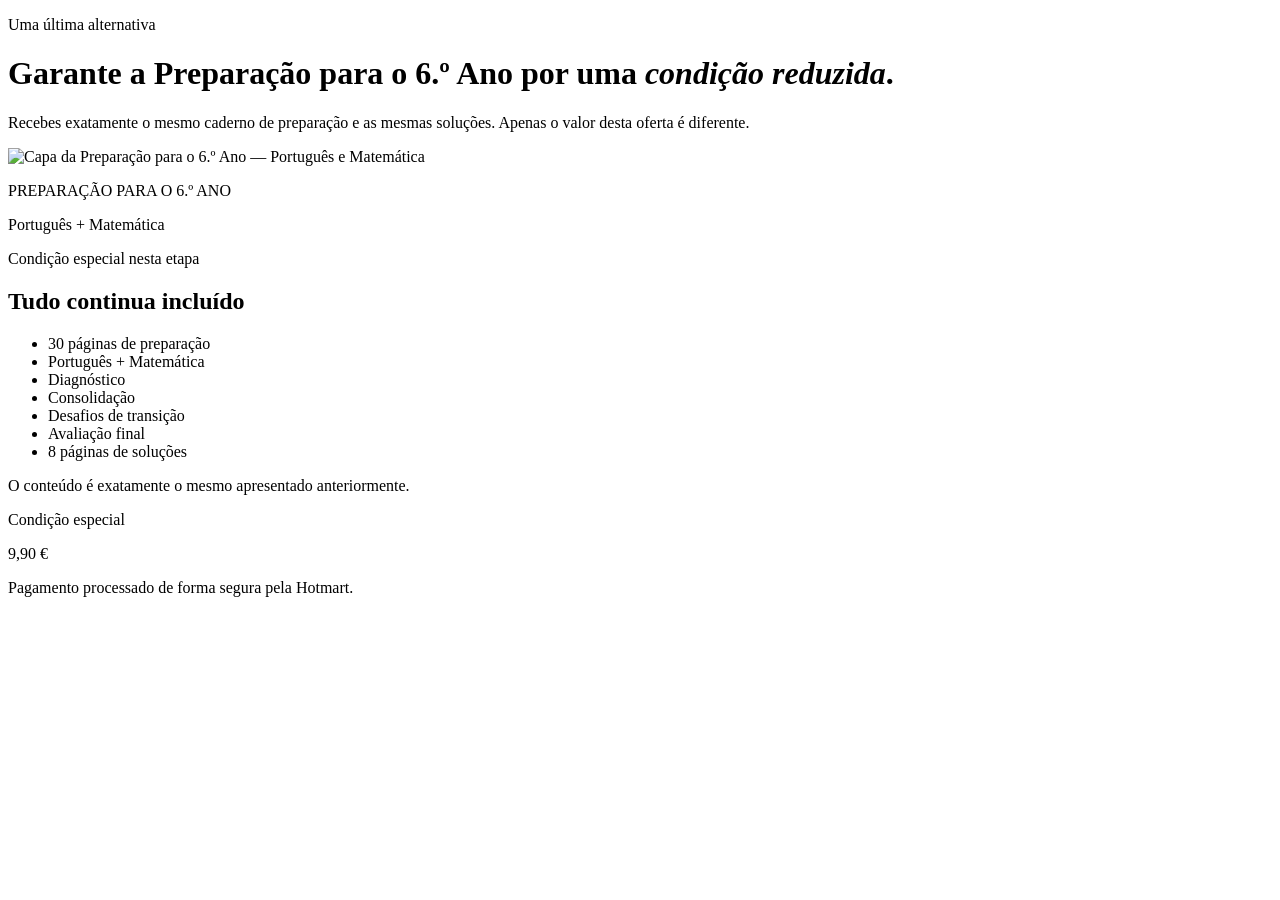
==== commit 42f87c01: "Adicionar páginas pós-compra do funil Adicionar páginas pós-compra do funil" ====
--- a/index.html
+++ b/index.html
@@ -3,1521 +3,76 @@
 <head>
 <meta charset="UTF-8" />
 <meta name="viewport" content="width=device-width, initial-scale=1.0, viewport-fit=cover" />
+<meta name="robots" content="noindex, nofollow" />
 
-<title>Kit 5.º Ano — Português e Matemática | Fichas com Soluções</title>
-<meta name="description" content="Fichas de Português e Matemática do 5.º Ano em Portugal, com soluções incluídas. PDFs prontos a imprimir. Plano Essencial 7,90 € e Plano Completo 12,90 €." />
-<meta property="og:title" content="Kit 5.º Ano — Português e Matemática | Fichas com Soluções" />
-<meta property="og:description" content="Fichas de Português e Matemática do 5.º Ano em Portugal, com soluções incluídas. PDFs prontos a imprimir. Plano Essencial 7,90 € e Plano Completo 12,90 €." />
-<meta property="og:type" content="website" />
-<meta property="og:locale" content="pt_PT" />
+<title>Preparação para o 6.º Ano | Condição especial</title>
 
 <link rel="preconnect" href="https://fonts.googleapis.com">
 <link rel="preconnect" href="https://fonts.gstatic.com" crossorigin>
 <link href="https://fonts.googleapis.com/css2?family=Playfair+Display:ital,wght@0,700;0,800;1,800&family=Poppins:wght@400;500;600;700;800&display=swap" rel="stylesheet" />
+<link rel="stylesheet" href="/assets/oferta.css" />
 
 <!-- ============================================================
-     UTMify — captura as UTMs do endereço de entrada e acrescenta-as
-     aos links de checkout. Fica no <head> para correr antes de
-     qualquer clique ou redirecionamento.
+     UTMify — mesmos scripts da landing page, uma única vez por página.
      ============================================================ -->
 <script
   src="https://cdn.utmify.com.br/scripts/utms/latest.js"
   data-utmify-prevent-subids
   async defer></script>
-
-<!-- ============================================================
-     Pixel UTMify. O pixelId é definido antes de o script carregar,
-     porque é daí que ele lê a identificação da conta.
-     ============================================================ -->
 <script>window.pixelId = "6a95752c57b30cc8439709d7";</script>
 <script
   src="https://cdn.utmify.com.br/scripts/pixel/pixel.js"
   async defer></script>
-
-<!-- ============================================================
-     META PIXEL / GOOGLE TAG — colar aqui quando tiveres o ID
-     ============================================================ -->
-
-<style>
-/* ============================================================
-   1. TOKENS
-   ============================================================ */
-:root{
-  /* Azuis — substituem os verdes do design system original */
-  --navy:      #12345f;   /* hero, secções escuras */
-  --navy-d:    #0c2444;   /* dor, footer, CTA final */
-  --acc:       #1f6feb;   /* CTA primário, checks, destaques */
-  --acc-d:     #1558c4;   /* hover do CTA */
-  --acc-soft:  #8ec2ff;   /* destaque de texto sobre fundo escuro */
-  --gold:      #f2a71b;   /* plano Completo */
-  --gold-d:    #e8940f;
-
-  /* Superfícies */
-  --bg:        #f4f8fd;
-  --card:      #ffffff;
-  --dark-card: linear-gradient(160deg,#16294a,#0e1c36);
-
-  /* Textos */
-  --ink:       #101f38;
-  --muted:     #5a6b80;
-  --line:      #e1eaf5;
-
-  /* Sombras */
-  --shadow:    0 14px 40px rgba(16,38,72,.10);
-  --shadow-sm: 0 8px 22px rgba(16,38,72,.07);
-
-  /* Tipografia */
-  --font-sans:  'Poppins', system-ui, -apple-system, sans-serif;
-  --font-serif: 'Playfair Display', Georgia, serif;
-
-  /* Layout */
-  --container:   1160px;
-  --section-py:  74px;
-  --radius-card: 22px;
-  --radius-pill: 100px;
-  --radius-item: 14px;
-}
-
-/* ============================================================
-   2. RESET + BASE
-   ============================================================ */
-*,*::before,*::after{box-sizing:border-box;margin:0;padding:0}
-html{scroll-behavior:smooth;-webkit-text-size-adjust:100%}
-body{
-  font-family:var(--font-sans);
-  font-size:16px;
-  line-height:1.6;
-  color:var(--ink);
-  background:var(--bg);
-  -webkit-font-smoothing:antialiased;
-  overflow-x:hidden;
-  overflow-wrap:break-word;      /* protege palavras longas em ecrãs de 320px */
-  text-size-adjust:100%;
-}
-img{max-width:100%;display:block}
-a{color:inherit;text-decoration:none}
-button{font:inherit;color:inherit}
-h1,h2,h3{line-height:1.15;font-weight:800;letter-spacing:-.5px}
-
-.wrap{width:100%;max-width:var(--container);margin:0 auto;padding:0 20px}
-.sec{padding:var(--section-py) 0;scroll-margin-top:56px}
-.center{text-align:center}
-.narrow{max-width:760px;margin-left:auto;margin-right:auto}
-
-h2{font-size:clamp(26px,4.2vw,40px)}
-.sec-dark h2,.sec-dark h3{color:#fff}
-.sec-dark p{color:rgba(255,255,255,.85)}
-
-.lead{font-size:clamp(15.5px,2.4vw,18px);color:var(--muted);line-height:1.65}
-.sec-dark .lead{color:rgba(255,255,255,.8)}
-
-/* Eyebrow */
-.eyebrow{
-  display:inline-block;font-size:12.5px;font-weight:700;
-  letter-spacing:.1em;text-transform:uppercase;
-  border:1.5px solid currentColor;border-radius:var(--radius-pill);
-  padding:5px 14px;margin-bottom:16px;color:var(--acc);
-}
-.sec-dark .eyebrow{color:var(--acc-soft)}
-
-/* Destaque itálico nos títulos */
-.h-em{color:var(--acc);font-style:italic;font-weight:800}
-.sec-dark .h-em{color:var(--acc-soft)}
-
-/* ============================================================
-   3. BOTÕES
-   ============================================================ */
-.btn{
-  display:inline-block;text-align:center;
-  background:linear-gradient(135deg,var(--acc),var(--acc-d));
-  color:#fff;font-weight:800;
-  font-size:clamp(15px,2.6vw,18px);
-  padding:clamp(14px,2.5vw,17px) clamp(24px,5vw,42px);
-  border-radius:var(--radius-pill);border:none;cursor:pointer;
-  appearance:none;-webkit-appearance:none;   /* <button> igual a <a> */
-  font-family:inherit;
-  box-shadow:0 12px 26px rgba(31,111,235,.35);
-  transition:transform .18s ease,box-shadow .18s ease;
-  letter-spacing:.01em;
-}
-.btn:hover{transform:translateY(-3px);box-shadow:0 18px 34px rgba(31,111,235,.40)}
-.btn.gold{
-  background:linear-gradient(135deg,#f7b733,var(--gold-d));
-  box-shadow:0 12px 26px rgba(232,148,15,.34);
-}
-.btn.gold:hover{box-shadow:0 18px 34px rgba(232,148,15,.50)}
-.btn.ghost{
-  background:transparent;color:#fff;
-  border:1.5px solid rgba(255,255,255,.35);
-  box-shadow:none;font-weight:700;
-}
-.btn.ghost:hover{background:rgba(255,255,255,.08);box-shadow:none}
-.btn.block{display:block;width:100%}
-
-.btn-note{font-size:clamp(12px,2.4vw,13.5px);color:var(--muted);margin-top:12px;text-align:center}
-.sec-dark .btn-note{color:rgba(255,255,255,.65)}
-
-.cta-row{display:flex;gap:14px;justify-content:center;flex-wrap:wrap;margin-top:28px}
-
-/* ============================================================
-   4. TOPBAR
-   ============================================================ */
-.topbar{
-  position:sticky;top:0;z-index:998;
-  background:linear-gradient(90deg,var(--navy-d),var(--navy));
-  color:#fff;text-align:center;
-  font-size:clamp(11.5px,3vw,13.5px);font-weight:600;
-  padding:9px 14px;line-height:1.35;
-  display:flex;gap:8px;align-items:center;justify-content:center;flex-wrap:wrap;
-}
-.topbar b{color:#ffd976}
-.tb-sep{opacity:.4}
-@media(max-width:520px){.tb-hide{display:none}}
-
-/* ============================================================
-   5. HERO
-   ============================================================ */
-.hero{
-  background:linear-gradient(180deg,var(--navy) 0%,var(--navy-d) 100%);
-  color:#fff;text-align:center;padding:76px 0 0;position:relative;overflow:hidden;
-}
-.hero::before{
-  content:"";position:absolute;inset:0;
-  background:radial-gradient(900px 420px at 50% -10%,rgba(31,111,235,.30),transparent 65%);
-  pointer-events:none;
-}
-.hero .wrap{position:relative;z-index:1}
-.hero-title{
-  font-family:var(--font-serif);
-  font-size:clamp(30px,5.4vw,56px);
-  font-weight:800;color:#fff;line-height:1.1;
-  letter-spacing:-.5px;margin-bottom:20px;
-  max-width:940px;margin-left:auto;margin-right:auto;
-}
-.hero-sub{
-  font-size:clamp(15.5px,2.6vw,19px);
-  color:rgba(255,255,255,.85);
-  max-width:680px;margin:0 auto 18px;line-height:1.6;
-}
-.hero-sub b{color:#fff;font-weight:700}
-.hero-tags{
-  font-size:clamp(13px,2.2vw,15px);font-weight:600;
-  color:var(--acc-soft);margin-bottom:26px;
-}
-.price-from{
-  display:inline-block;
-  background:rgba(255,255,255,.08);
-  border:1px solid rgba(255,255,255,.18);
-  border-radius:var(--radius-pill);
-  padding:9px 20px;margin-bottom:8px;
-  font-size:clamp(15px,2.6vw,18px);font-weight:700;color:#fff;
-}
-.price-from span{color:#ffd976;font-weight:800}
-
-/* Chips de microcopy */
-.chips{
-  display:flex;flex-wrap:wrap;gap:8px;justify-content:center;
-  margin-top:22px;
-}
-.chip{
-  background:rgba(255,255,255,.07);
-  border:1px solid rgba(255,255,255,.15);
-  border-radius:var(--radius-pill);
-  padding:6px 14px;font-size:clamp(11.5px,2vw,13px);
-  font-weight:600;color:rgba(255,255,255,.9);
-}
-
-/* ---- Carrossel do hero: desliza em ciclo contínuo ----
-   A pista contém as 6 folhas repetidas 3 vezes e anda até -33.333%, ou seja,
-   exatamente um conjunto. Ao reiniciar, a 2.ª cópia está onde a 1.ª começou,
-   por isso o corte é invisível. São precisas 3 cópias e não 2: com apenas
-   duas, no instante final sobra só um conjunto (1104px) para preencher um
-   contentor de 1120px e abre-se uma falha de 16px à direita. */
-.hero-strip{
-  margin-top:44px;
-  padding-top:20px;          /* espaço para as folhas levantadas */
-  padding-bottom:56px;
-  overflow:hidden;
-  -webkit-mask-image:linear-gradient(90deg,transparent 0,#000 60px,#000 calc(100% - 60px),transparent 100%);
-          mask-image:linear-gradient(90deg,transparent 0,#000 60px,#000 calc(100% - 60px),transparent 100%);
-}
-.hero-track{
-  display:flex;align-items:flex-end;width:max-content;
-  animation:desliza 36s linear infinite;
-  will-change:transform;
-}
-.hero-strip:hover .hero-track{animation-play-state:paused}
-/* margem em vez de gap: assim cada folha ocupa sempre a mesma largura total
-   e metade da pista corresponde a um conjunto exato, sem salto no reinício */
-.hero-track .sheet{
-  width:clamp(104px,14vw,170px);
-  flex:0 0 auto;
-  margin-right:14px;
-}
-.hero-track .sheet:nth-child(odd){transform:translateY(-14px)}
-@keyframes desliza{
-  /* calc(-100%/3) em vez de -33.3333%: o terço é exato, sem resto de
-     sub-pixel na costura. translate3d mantém a animação na GPU. */
-  from{transform:translate3d(0,0,0)}
-  to{transform:translate3d(calc(-100% / 3),0,0)}
-}
-/* Sem movimento: volta a ser uma faixa que se desliza com o dedo */
-@media(prefers-reduced-motion:reduce){
-  .hero-strip{overflow-x:auto;scrollbar-width:none}
-  .hero-strip::-webkit-scrollbar{display:none}
-  .hero-track{animation:none}
-}
-
-/* ============================================================
-   6. FOLHAS (placeholders — substituir por imagens reais)
-   ============================================================ */
-.sheet{
-  background:#fff;border-radius:8px;
-  aspect-ratio:1/1.414;
-  box-shadow:0 18px 40px rgba(6,20,42,.35);
-  border:1px solid rgba(255,255,255,.5);
-  overflow:hidden;position:relative;
-}
-.sheet img{width:100%;height:100%;object-fit:cover;display:block}
-/* Aparência de folha enquanto não há imagem real */
-.sheet.ph::after{
-  content:"";position:absolute;inset:12% 10%;
-  background:
-    linear-gradient(var(--line),var(--line)) 0 0/45% 7px no-repeat,
-    repeating-linear-gradient(180deg,#eef3fa 0 5px,transparent 5px 16px);
-  opacity:.9;
-}
-.sheet.ph::before{
-  content:attr(data-label);
-  position:absolute;left:0;right:0;bottom:10px;z-index:2;
-  text-align:center;font-size:10.5px;font-weight:700;
-  letter-spacing:.06em;text-transform:uppercase;color:#9fb0c6;
-}
-
-/* ============================================================
-   7. SECÇÃO DE DOR
-   ============================================================ */
-.pain{background:var(--navy-d)}
-.pain h2{color:#fff;font-size:clamp(24px,4.4vw,42px);max-width:900px;margin:0 auto}
-.pain-intro{margin-top:22px}
-.pain-list{
-  display:grid;grid-template-columns:1fr 1fr;gap:14px;
-  max-width:900px;margin:32px auto 0;
-}
-.pain-item{
-  display:flex;gap:12px;align-items:flex-start;
-  background:rgba(255,255,255,.06);
-  border:1px solid rgba(255,255,255,.12);
-  border-radius:var(--radius-item);
-  padding:clamp(13px,2.4vw,16px) clamp(14px,2.6vw,18px);
-  font-weight:500;font-size:clamp(14px,2.6vw,16px);
-  color:rgba(255,255,255,.9);
-}
-.pain-item .x{
-  flex:0 0 auto;width:26px;height:26px;border-radius:50%;
-  background:#ff6b5e;color:#fff;display:flex;align-items:center;
-  justify-content:center;font-weight:800;font-size:14px;
-}
-/* variante numerada, para a sequência de utilização */
-.pain-item .n{
-  flex:0 0 auto;width:26px;height:26px;border-radius:50%;
-  background:var(--acc);color:#fff;display:flex;align-items:center;
-  justify-content:center;font-weight:800;font-size:13px;
-}
-.pain-solve{
-  font-size:clamp(16px,2.4vw,22px);text-align:center;margin-top:34px;
-  color:rgba(255,255,255,.85);font-family:var(--font-serif);
-}
-.pain-solve b{color:var(--acc-soft);font-weight:800}
-
-/* ============================================================
-   8. PASSOS
-   ============================================================ */
-.steps{
-  display:grid;grid-template-columns:repeat(4,1fr);gap:18px;
-  margin-top:38px;
-}
-.step{
-  background:var(--card);border:1.5px solid var(--line);
-  border-radius:18px;padding:24px 22px;box-shadow:var(--shadow-sm);
-}
-.step-n{
-  width:34px;height:34px;border-radius:50%;
-  background:linear-gradient(135deg,var(--acc),var(--acc-d));
-  color:#fff;font-weight:800;font-size:15px;
-  display:flex;align-items:center;justify-content:center;margin-bottom:14px;
-}
-.step h3{font-size:16.5px;font-weight:700;margin-bottom:6px}
-.step p{font-size:14px;color:var(--muted);line-height:1.55}
-
-/* ============================================================
-   9. TABS + GALERIA
-   ============================================================ */
-.tabs{display:flex;gap:10px;justify-content:center;margin:26px 0 28px;flex-wrap:wrap}
-.tab{
-  border:1px solid var(--line);background:#fff;color:var(--muted);
-  border-radius:var(--radius-pill);padding:8px 20px;
-  font-size:14px;font-weight:600;cursor:pointer;transition:all .2s ease;
-}
-.tab:hover{border-color:var(--acc);color:var(--acc)}
-.tab.active{background:var(--acc);border-color:var(--acc);color:#fff}
-
-.gallery{display:none;grid-template-columns:repeat(4,1fr);gap:20px}
-.gallery.active{display:grid}
-.g-item .sheet{box-shadow:var(--shadow)}
-.g-cap{
-  margin-top:10px;font-size:13px;font-weight:600;
-  color:var(--muted);text-align:center;
-}
-.g-desc{margin-top:28px}
-
-/* ============================================================
-   10. PLANOS
-   ============================================================ */
-.plan-block{
-  background:var(--card);border:1.5px solid var(--line);
-  border-radius:var(--radius-card);box-shadow:var(--shadow);
-  padding:clamp(26px,4vw,44px);max-width:920px;margin:0 auto;
-  position:relative;
-  /* espaço para a topbar sticky + a etiqueta flutuante do plano */
-  scroll-margin-top:86px;
-}
-.plan-block.best{
-  border:2px solid var(--acc);
-  box-shadow:0 0 0 5px rgba(31,111,235,.10),0 26px 60px rgba(10,25,50,.18);
-}
-
-/* Destaque momentâneo ao chegar via CTA */
-.plan-block.flash{animation:flashRing 1.5s ease-out}
-.plan-block.best.flash{animation:flashRingGold 1.5s ease-out}
-@keyframes flashRing{
-  0%{box-shadow:0 0 0 0 rgba(31,111,235,.45),var(--shadow)}
-  35%{box-shadow:0 0 0 9px rgba(31,111,235,.22),var(--shadow)}
-  100%{box-shadow:0 0 0 0 rgba(31,111,235,0),var(--shadow)}
-}
-@keyframes flashRingGold{
-  0%{box-shadow:0 0 0 0 rgba(232,148,15,.55),0 26px 60px rgba(10,25,50,.18)}
-  35%{box-shadow:0 0 0 11px rgba(232,148,15,.25),0 26px 60px rgba(10,25,50,.18)}
-  100%{box-shadow:0 0 0 5px rgba(31,111,235,.10),0 26px 60px rgba(10,25,50,.18)}
-}
-.plan-tag{
-  position:absolute;top:-15px;left:50%;transform:translateX(-50%);
-  background:linear-gradient(135deg,var(--gold),var(--gold-d));
-  color:#fff;font-weight:800;font-size:12.5px;letter-spacing:.05em;
-  padding:7px 18px;border-radius:var(--radius-pill);
-  box-shadow:0 8px 18px rgba(232,148,15,.35);white-space:nowrap;
-}
-.plan-head{text-align:center;padding-bottom:24px;border-bottom:1px solid var(--line)}
-.plan-name{font-family:var(--font-serif);font-size:clamp(24px,4vw,34px);font-weight:800}
-.plan-price{font-size:clamp(38px,6vw,54px);font-weight:800;line-height:1;margin-top:10px}
-/* convenção portuguesa: símbolo depois do valor — 7,90 € */
-.plan-price .cur{font-size:.46em;font-weight:700;vertical-align:.32em;margin-left:5px}
-.plan-period{font-size:13.5px;color:var(--muted);margin-top:6px}
-.plan-for{font-size:clamp(15px,2.4vw,17px);font-weight:600;color:var(--acc);margin-top:14px}
-
-.plan-body{margin-top:26px}
-.plan-cols{display:grid;grid-template-columns:1fr 1fr;gap:26px;margin-top:24px}
-.plan-col h4{
-  font-size:12.5px;font-weight:800;letter-spacing:.1em;text-transform:uppercase;
-  color:var(--acc);margin-bottom:10px;
-}
-.plan-col p{font-size:14.5px;color:var(--muted);line-height:1.6}
-
-.plan-feat{
-  display:flex;align-items:flex-start;gap:10px;
-  font-size:clamp(14px,2.2vw,15.5px);
-  padding:11px 0;border-bottom:1px solid var(--line);color:var(--ink);
-}
-.plan-feat:last-child{border-bottom:none}
-.plan-feat::before{content:"✓";color:var(--acc);font-weight:800;flex:0 0 auto;line-height:1.5}
-.plan-feat b{font-weight:700}
-.plan-feat .sub{display:block;font-size:13px;color:var(--muted);font-weight:400;margin-top:2px}
-
-.plan-cta{margin-top:30px;text-align:center}
-.plan-micro{font-size:14px;color:var(--muted);margin-top:14px;max-width:520px;margin-left:auto;margin-right:auto}
-
-.totals{
-  display:grid;grid-template-columns:1fr 1fr;gap:16px;margin-top:26px;
-}
-.total-box{
-  background:var(--bg);border:1px solid var(--line);
-  border-radius:var(--radius-item);padding:18px 20px;text-align:center;
-}
-.total-box .num{font-size:clamp(22px,3.4vw,30px);font-weight:800;color:var(--acc);line-height:1.1}
-.total-box .lbl{font-size:13px;color:var(--muted);margin-top:4px}
-
-/* Transição */
-.switch{background:var(--navy);color:#fff}
-.switch h2{font-size:clamp(22px,3.6vw,34px);color:#fff}
-.switch h2 + h2{margin-top:10px}
-
-/* ============================================================
-   11. TABELA DE COMPARAÇÃO
-   ============================================================ */
-.cmp-wrap{
-  max-width:860px;margin:34px auto 0;
-  background:var(--card);border:1.5px solid var(--line);
-  border-radius:var(--radius-card);box-shadow:var(--shadow);
-  overflow:hidden;
-}
-.cmp-scroll{overflow-x:auto;-webkit-overflow-scrolling:touch}
-table.cmp{width:100%;border-collapse:collapse;min-width:520px}
-table.cmp th,table.cmp td{padding:14px 16px;border-bottom:1px solid var(--line);font-size:14.5px}
-table.cmp thead th{
-  background:var(--navy);color:#fff;font-weight:700;
-  font-size:14px;text-align:center;
-}
-table.cmp thead th:first-child{text-align:left}
-table.cmp thead th .p{display:block;font-size:12.5px;font-weight:600;opacity:.8;margin-top:2px}
-table.cmp tbody td{text-align:center;color:var(--ink)}
-table.cmp tbody td:first-child{text-align:left;font-weight:500}
-table.cmp tbody tr:last-child td{border-bottom:none}
-table.cmp tbody tr:nth-child(even){background:#fafcfe}
-.yes{color:var(--acc);font-weight:800;font-size:17px}
-.no{color:#c8d3e0;font-weight:700}
-.cmp-ctas{
-  display:grid;grid-template-columns:1fr 1fr;gap:16px;
-  padding:24px;background:var(--bg);border-top:1px solid var(--line);
-}
-
-/* ============================================================
-   12. CARDS ESCUROS (benefícios)
-   ============================================================ */
-.rgrid{display:grid;grid-template-columns:repeat(3,1fr);gap:20px;margin-top:38px}
-.rcard{
-  background:var(--dark-card);
-  border:1px solid rgba(255,255,255,.08);
-  border-radius:18px;padding:clamp(20px,3vw,26px);
-}
-.rc-icon{
-  width:54px;height:54px;display:flex;align-items:center;justify-content:center;
-  font-size:26px;border-radius:16px;
-  background:linear-gradient(135deg,#1d3763,#0e1c36);
-  box-shadow:0 6px 16px rgba(31,111,235,.40);
-  margin-bottom:16px;
-}
-.rcard h3{
-  font-family:var(--font-serif);color:#fff;
-  font-size:clamp(16px,2.2vw,19px);font-weight:700;
-  line-height:1.25;margin-bottom:8px;
-}
-.rcard p{font-size:clamp(13px,2vw,14px);color:#a9b6cb;line-height:1.5}
-
-/* ============================================================
-   13. PARA QUEM É
-   ============================================================ */
-.fit{display:grid;grid-template-columns:1fr 1fr;gap:24px;margin-top:36px}
-.fit-card{
-  background:var(--card);border:1.5px solid var(--line);
-  border-radius:var(--radius-card);padding:30px 28px;box-shadow:var(--shadow-sm);
-}
-.fit-card h3{font-size:clamp(17px,2.6vw,20px);margin-bottom:18px}
-.fit-card.no-card h3{color:var(--muted)}
-.fit-li{display:flex;gap:11px;align-items:flex-start;padding:9px 0;font-size:14.5px;line-height:1.55}
-.fit-li i{
-  flex:0 0 auto;width:22px;height:22px;border-radius:50%;
-  display:flex;align-items:center;justify-content:center;
-  font-style:normal;font-weight:800;font-size:12px;margin-top:1px;
-}
-.fit-li .ok{background:rgba(31,111,235,.12);color:var(--acc)}
-.fit-li .nok{background:#f1f4f8;color:#9aa8ba}
-.fit-card.no-card .fit-li{color:var(--muted)}
-
-/* ============================================================
-   14. OBJEÇÕES
-   ============================================================ */
-.obj{
-  background:var(--card);border:1.5px solid var(--line);
-  border-left:4px solid var(--acc);
-  border-radius:var(--radius-item);padding:28px 30px;
-  box-shadow:var(--shadow-sm);max-width:820px;margin:0 auto 20px;
-}
-.obj .q{
-  font-size:12.5px;font-weight:800;letter-spacing:.08em;
-  text-transform:uppercase;color:var(--muted);margin-bottom:10px;
-}
-.obj h3{font-size:clamp(18px,2.8vw,23px);margin-bottom:12px;line-height:1.3}
-.obj p{font-size:15px;color:var(--muted);line-height:1.65;margin-bottom:10px}
-.obj p:last-child{margin-bottom:0}
-.obj ul{list-style:none;margin-top:6px}
-.obj ul li{font-size:15px;color:var(--muted);padding:5px 0 5px 20px;position:relative}
-.obj ul li::before{content:"·";position:absolute;left:6px;color:var(--acc);font-weight:800;font-size:20px;line-height:1.1}
-
-/* ============================================================
-   14b. COMPONENTES DA OFERTA FINAL
-   ============================================================ */
-
-/* Destaque "Soluções incluídas" */
-.solu{
-  background:rgba(31,111,235,.06);
-  border:1px solid rgba(31,111,235,.18);
-  border-left:4px solid var(--acc);
-  border-radius:var(--radius-item);
-  padding:20px 22px;margin-top:22px;
-}
-.solu + .solu{margin-top:14px}
-.solu-badge{
-  display:inline-block;background:var(--acc);color:#fff;
-  font-size:11.5px;font-weight:800;letter-spacing:.08em;text-transform:uppercase;
-  padding:5px 12px;border-radius:var(--radius-pill);margin-bottom:11px;
-}
-.solu p{font-size:clamp(14px,2.2vw,15px);color:var(--muted);line-height:1.65}
-.solu h4{font-size:15.5px;font-weight:700;margin-bottom:6px}
-
-/* Números da oferta */
-.stats{display:grid;grid-template-columns:repeat(4,1fr);gap:18px;margin-top:38px}
-.stat{
-  background:rgba(255,255,255,.06);border:1px solid rgba(255,255,255,.13);
-  border-radius:18px;padding:26px 16px;text-align:center;
-}
-.stat .n{
-  font-family:var(--font-serif);font-size:clamp(32px,5vw,48px);
-  font-weight:800;color:#fff;line-height:1;
-}
-.stat .l{font-size:13.5px;color:rgba(255,255,255,.75);margin-top:9px;line-height:1.45}
-
-/* Disciplinas: temas + amostras */
-.subj{display:grid;grid-template-columns:1fr 1.05fr;gap:38px;align-items:center;margin-top:34px}
-.blist{display:flex;flex-wrap:wrap;gap:9px;margin-top:18px}
-.blist span{
-  background:var(--card);border:1px solid var(--line);
-  border-radius:var(--radius-pill);padding:8px 15px;
-  font-size:clamp(13px,2.1vw,14px);font-weight:600;color:var(--ink);
-  box-shadow:var(--shadow-sm);
-}
-.sheets4{display:grid;grid-template-columns:repeat(2,1fr);gap:16px}
-.sheets4 .g-cap{margin-top:8px}
-
-/* Lista com check */
-.clist{margin-top:20px}
-.clist li{
-  list-style:none;display:flex;gap:11px;align-items:flex-start;
-  padding:9px 0;font-size:clamp(14.5px,2.2vw,15.5px);line-height:1.55;
-}
-.clist li::before{content:"✓";color:var(--acc);font-weight:800;flex:0 0 auto;line-height:1.5}
-.clist.two{columns:2;column-gap:34px}
-.clist.two li{break-inside:avoid}
-
-/* Porquê o Completo */
-.why{max-width:780px;margin:30px auto 0}
-.why p{
-  font-size:clamp(15px,2.3vw,17px);color:var(--muted);line-height:1.7;
-  padding:14px 0;border-bottom:1px solid var(--line);
-}
-.why p:last-child{border-bottom:none}
-.why b{color:var(--ink);font-weight:700}
-
-/* ============================================================
-   15. GARANTIA  (componente disponível — não usado na copy final)
-   ============================================================ */
-.garantia{
-  background:var(--card);border:1.5px solid var(--line);
-  border-radius:var(--radius-card);padding:clamp(30px,4vw,44px) clamp(24px,4vw,40px);
-  text-align:center;max-width:640px;margin:0 auto;box-shadow:var(--shadow);
-}
-.garantia-selo{
-  width:96px;height:96px;border-radius:50%;
-  background:linear-gradient(135deg,var(--acc),var(--navy-d));
-  color:#fff;display:flex;flex-direction:column;align-items:center;
-  justify-content:center;margin:0 auto 22px;font-weight:800;
-  line-height:1.1;box-shadow:0 12px 28px rgba(31,111,235,.35);
-}
-.garantia-selo .n{font-size:30px}
-.garantia-selo .d{font-size:11px;letter-spacing:.12em}
-.garantia h3{font-size:clamp(19px,3vw,26px);margin-bottom:12px}
-.garantia p{font-size:15px;color:var(--muted);line-height:1.65}
-
-/* ============================================================
-   16. FAQ
-   ============================================================ */
-.faq{max-width:820px;margin:34px auto 0}
-.faq-item{border-bottom:1px solid var(--line)}
-.faq-q{
-  display:flex;justify-content:space-between;align-items:center;gap:16px;
-  padding:18px 0;font-weight:700;font-size:clamp(14.5px,2.4vw,16.5px);
-  cursor:pointer;color:var(--ink);width:100%;
-  background:none;border:none;text-align:left;
-}
-.faq-q .ic{
-  flex:0 0 auto;width:26px;height:26px;border-radius:50%;
-  background:rgba(31,111,235,.10);color:var(--acc);
-  display:flex;align-items:center;justify-content:center;
-  font-weight:800;font-size:16px;transition:transform .22s ease;
-}
-.faq-item.open .faq-q .ic{transform:rotate(45deg)}
-.faq-a{
-  display:none;font-size:clamp(14px,2.2vw,15.5px);
-  color:var(--muted);line-height:1.7;padding:0 0 20px;
-}
-.faq-item.open .faq-a{display:block}
-
-/* ============================================================
-   17. CTA FINAL + FOOTER
-   ============================================================ */
-.final{background:linear-gradient(180deg,var(--navy) 0%,var(--navy-d) 100%);color:#fff}
-.final h2{font-family:var(--font-serif);color:#fff;font-size:clamp(24px,4.2vw,42px);max-width:900px;margin:0 auto}
-.final .lead{margin-top:20px}
-.final-micro{
-  display:flex;flex-wrap:wrap;gap:10px;justify-content:center;margin-top:30px;
-}
-.final-micro span{
-  background:rgba(255,255,255,.07);border:1px solid rgba(255,255,255,.15);
-  border-radius:var(--radius-pill);padding:6px 14px;
-  font-size:12.5px;font-weight:600;color:rgba(255,255,255,.88);
-}
-footer{
-  background:#08182e;color:rgba(255,255,255,.6);
-  text-align:center;padding:34px 20px 40px;font-size:13px;line-height:1.8;
-}
-footer a{color:rgba(255,255,255,.8);text-decoration:underline}
-/* marcadores do rodapé — trocar por <a href="..."> quando as páginas existirem */
-footer .flink{color:rgba(255,255,255,.8);text-decoration:underline}
-footer .fnote{font-size:12px;opacity:.75;max-width:640px;margin:10px auto 0}
-
-/* ============================================================
-   18. BARRA STICKY MOBILE
-   ============================================================ */
-.sticky-bar{
-  position:fixed;left:0;right:0;bottom:0;z-index:999;
-  display:none;align-items:center;justify-content:space-between;gap:12px;
-  background:rgba(12,36,68,.97);backdrop-filter:blur(10px);
-  border-top:1px solid rgba(255,255,255,.12);
-  padding:10px 14px;
-  transform:translateY(110%);transition:transform .28s ease;
-}
-.sticky-bar.show{transform:translateY(0)}
-/* respeita a barra inferior do iPhone */
-@supports(padding:max(0px)){
-  .sticky-bar{padding-bottom:max(10px,env(safe-area-inset-bottom))}
-}
-.sticky-bar .sb-txt{color:#fff;font-size:13px;font-weight:700;line-height:1.25}
-.sticky-bar .sb-txt small{display:block;font-weight:500;font-size:11.5px;color:rgba(255,255,255,.7)}
-.sticky-bar .btn{padding:11px 20px;font-size:14px;box-shadow:none;flex:0 0 auto}
-
-/* ============================================================
-   19. RESPONSIVO
-   ============================================================ */
-@media(max-width:980px){
-  .gallery.active{grid-template-columns:repeat(3,1fr)}
-  .steps{grid-template-columns:repeat(2,1fr)}
-}
-@media(max-width:900px){
-  :root{--section-py:56px}
-  .rgrid{grid-template-columns:repeat(2,1fr)}
-  .plan-cols{grid-template-columns:1fr;gap:20px}
-  .tab{padding:11px 20px}          /* alvo de toque em tablets */
-  .stats{grid-template-columns:repeat(2,1fr)}
-  .subj{grid-template-columns:1fr;gap:26px}
-  /* no telemóvel o texto vem sempre antes das amostras */
-  .subj .sheets4{order:2}
-  .subj > div:not(.sheets4){order:1}
-  .clist.two{columns:1}
-}
-@media(max-width:768px){
-  .sticky-bar{display:flex}
-  /* impede que a barra fixa tape o fim do rodapé */
-  body{padding-bottom:78px}
-}
-
-/* --- Tabela comparativa: cabe inteira no telemóvel, sem scroll lateral --- */
-@media(max-width:700px){
-  table.cmp{min-width:0}
-  table.cmp th,table.cmp td{padding:11px 8px;font-size:13px}
-  table.cmp thead th{font-size:12.5px}
-  table.cmp thead th .p{font-size:11.5px}
-  table.cmp th:first-child,table.cmp td:first-child{padding-left:15px}
-  table.cmp th:not(:first-child),table.cmp td:not(:first-child){width:66px}
-  .yes{font-size:15px}
-}
-@media(max-width:680px){
-  .gallery.active{grid-template-columns:repeat(2,1fr)}
-  .totals{grid-template-columns:1fr}
-  .cta-row .btn{width:100%}
-}
-@media(max-width:640px){
-  .pain-list{grid-template-columns:1fr}
-  .steps{grid-template-columns:1fr}
-  .fit{grid-template-columns:1fr}
-  .cmp-ctas{grid-template-columns:1fr;padding:18px}
-  .hero{padding-top:52px}
-  .hero-strip{margin-top:34px;padding-bottom:44px}
-  /* folhas mais estreitas: encurta o ciclo para a velocidade aparente ser a mesma */
-  .hero-track{animation-duration:24s}
-  /* alvos de toque confortáveis */
-  .tab{padding:11px 20px}
-  footer a{display:inline-block;padding:6px 4px}
-}
-@media(max-width:420px){
-  .rgrid{grid-template-columns:1fr}
-  .plan-block{padding:24px 18px}
-  .obj{padding:24px 20px}
-  .garantia{padding:28px 20px}
-}
-@media(max-width:380px){
-  table.cmp th,table.cmp td{font-size:12.2px;padding:10px 6px}
-  table.cmp th:not(:first-child),table.cmp td:not(:first-child){width:56px}
-  .sticky-bar .sb-txt{font-size:12.5px}
-  .sticky-bar .btn{padding:11px 16px;font-size:13.5px}
-}
-
-/* --- Telemóvel deitado: ecrã baixo, a barra fixa rouba espaço --- */
-@media(max-width:900px) and (max-height:460px) and (orientation:landscape){
-  .sticky-bar{display:none}
-  body{padding-bottom:0}
-  .hero{padding-top:36px}
-  .hero-strip{display:none}
-}
-/* Qualquer ecrã tátil, independentemente da largura */
-@media(pointer:coarse){
-  .tab{padding:11px 20px}
-  .faq-q{padding:20px 0}
-  footer a{display:inline-block;padding:6px 4px}
-}
-@media(prefers-reduced-motion:reduce){
-  *{animation:none!important;transition:none!important;scroll-behavior:auto!important}
-}
-</style>
 </head>
 <body>
 
-<!-- ============================================================
-     TOPBAR INFORMATIVA
-     ============================================================ -->
-<div class="topbar">
-  <span>Kit 5.º Ano · Português + Matemática</span>
-  <span class="tb-sep tb-hide">|</span>
-  <span class="tb-hide">Soluções incluídas</span>
-  <span class="tb-sep">|</span>
-  <span>Planos desde <b>7,90&nbsp;€</b></span>
-</div>
+<main class="folha">
 
-<!-- ============================================================
-     SECÇÃO 1 — HERO
-     ============================================================ -->
-<header class="hero">
-  <div class="wrap">
-    <span class="eyebrow">Material de apoio | 5.º Ano</span>
+  <p class="etapa">Uma última alternativa</p>
 
-    <h1 class="hero-title">
-      Tudo o que precisas para rever
-      <em class="h-em">Português e Matemática</em>
-      do 5.º Ano em casa
-    </h1>
+  <h1>Garante a Preparação para o 6.º Ano por uma <em>condição reduzida</em>.</h1>
+  <p class="sub">Recebes exatamente o mesmo caderno de preparação e as mesmas soluções. Apenas o valor desta oferta é diferente.</p>
 
-    <p class="hero-sub">
-      Fichas de trabalho prontas a imprimir, organizadas por temas e pensadas para
-      tornar a revisão mais simples ao longo do ano.
-    </p>
+  <div class="oferta">
 
-    <p class="hero-sub" style="font-size:clamp(14.5px,2.3vw,16.5px);color:rgba(255,255,255,.7);margin-bottom:24px">
-      Em vez de procurares exercícios dispersos sempre que é preciso rever uma matéria,
-      tens o material organizado num só lugar e pronto a usar.
-    </p>
+    <div class="mockup"><img src="/img/capa-preparacao-6ano.webp" alt="Capa da Preparação para o 6.º Ano — Português e Matemática" width="720" height="720" loading="eager" decoding="async"></div>
 
-    <div class="price-from">A partir de <span>7,90&nbsp;€</span></div>
+    <div class="detalhe">
+      <p class="produto">PREPARAÇÃO PARA O 6.º ANO</p>
+      <p class="produto-sub">Português + Matemática</p>
+        <p class="selo">Condição especial nesta etapa</p>
 
-    <div class="cta-row">
-      <a href="#plano-essencial" class="btn" data-goto>Quero aceder ao material</a>
-      <a href="#atividades" class="btn ghost" data-goto>Ver o que está incluído</a>
-    </div>
+      <h2>Tudo continua incluído</h2>
+      <ul class="inclui">
+            <li>30 páginas de preparação</li>
+            <li>Português + Matemática</li>
+            <li>Diagnóstico</li>
+            <li>Consolidação</li>
+            <li>Desafios de transição</li>
+            <li>Avaliação final</li>
+            <li>8 páginas de soluções</li>
+      </ul>
 
-    <p class="btn-note" style="color:rgba(255,255,255,.68)">
-      Ficheiros digitais em PDF. Descarregas e imprimes sempre que precisares.
-    </p>
-
-    <div class="chips">
-      <span class="chip">5.º Ano</span>
-      <span class="chip">Português + Matemática</span>
-      <span class="chip">Soluções incluídas</span>
-      <span class="chip">PDFs prontos a imprimir</span>
-      <span class="chip">14 dias para decidir</span>
-    </div>
-
-    <!-- Amostras reais: ficheiros em img/ (WebP, 720×1019, proporção A4) -->
-    <div class="hero-strip">
-      <div class="hero-track">
-        <div class="sheet"><img src="img/leitura.webp" alt="Ficha de trabalho de Português — leitura narrativa" width="720" height="1019" loading="eager" fetchpriority="high" decoding="async"></div>
-        <div class="sheet"><img src="img/gramatica.webp" alt="Ficha de trabalho de Português — verbo, advérbio e conjunção" width="720" height="1019" loading="eager" fetchpriority="high" decoding="async"></div>
-        <div class="sheet"><img src="img/fracoes.webp" alt="Ficha de trabalho de Matemática — frações, decimais e percentagens" width="720" height="1019" loading="eager" fetchpriority="high" decoding="async"></div>
-        <div class="sheet"><img src="img/estatistica.webp" alt="Ficha de trabalho de Matemática — frequências e gráficos" width="720" height="1019" loading="lazy" decoding="async"></div>
-        <div class="sheet"><img src="img/geometria.webp" alt="Ficha de trabalho de Matemática — triângulos e áreas" width="720" height="1019" loading="lazy" decoding="async"></div>
-        <div class="sheet"><img src="img/avaliacao.webp" alt="Ficha de avaliação de Matemática" width="720" height="1019" loading="lazy" decoding="async"></div>
-
-        <!-- 2.ª cópia, para o ciclo -->
-        <div class="sheet" aria-hidden="true"><img src="img/leitura.webp" alt="" width="720" height="1019" loading="eager" fetchpriority="high" decoding="async"></div>
-        <div class="sheet" aria-hidden="true"><img src="img/gramatica.webp" alt="" width="720" height="1019" loading="eager" fetchpriority="high" decoding="async"></div>
-        <div class="sheet" aria-hidden="true"><img src="img/fracoes.webp" alt="" width="720" height="1019" loading="eager" fetchpriority="high" decoding="async"></div>
-        <div class="sheet" aria-hidden="true"><img src="img/estatistica.webp" alt="" width="720" height="1019" loading="lazy" decoding="async"></div>
-        <div class="sheet" aria-hidden="true"><img src="img/geometria.webp" alt="" width="720" height="1019" loading="lazy" decoding="async"></div>
-        <div class="sheet" aria-hidden="true"><img src="img/avaliacao.webp" alt="" width="720" height="1019" loading="lazy" decoding="async"></div>
-
-        <!-- 3.ª cópia: garante que nunca sobra espaço vazio à direita -->
-        <div class="sheet" aria-hidden="true"><img src="img/leitura.webp" alt="" width="720" height="1019" loading="eager" fetchpriority="high" decoding="async"></div>
-        <div class="sheet" aria-hidden="true"><img src="img/gramatica.webp" alt="" width="720" height="1019" loading="eager" fetchpriority="high" decoding="async"></div>
-        <div class="sheet" aria-hidden="true"><img src="img/fracoes.webp" alt="" width="720" height="1019" loading="eager" fetchpriority="high" decoding="async"></div>
-        <div class="sheet" aria-hidden="true"><img src="img/estatistica.webp" alt="" width="720" height="1019" loading="lazy" decoding="async"></div>
-        <div class="sheet" aria-hidden="true"><img src="img/geometria.webp" alt="" width="720" height="1019" loading="lazy" decoding="async"></div>
-        <div class="sheet" aria-hidden="true"><img src="img/avaliacao.webp" alt="" width="720" height="1019" loading="lazy" decoding="async"></div>
-      </div>
+      <p class="valor">O conteúdo é exatamente o mesmo apresentado anteriormente.</p>
     </div>
   </div>
-</header>
 
-<!-- ============================================================
-     SECÇÃO 2 — DOR / CONTEXTO
-     ============================================================ -->
-<section class="pain sec sec-dark">
-  <div class="wrap">
-    <h2 class="center">
-      Rever em casa não devia começar por
-      <em class="h-em">procurar fichas na internet</em>
-    </h2>
+  <div class="preco">
+    <p class="preco-rotulo">Condição especial</p>
+    <p class="preco-valor">9,90&nbsp;<span>€</span></p>
+  </div>
 
-    <p class="lead center narrow pain-intro">
-      Entre trabalhos de casa, testes e matérias diferentes, é fácil perder tempo a tentar
-      perceber o que rever e onde encontrar exercícios adequados. Este material foi
-      organizado para resolver precisamente essa parte.
-    </p>
+  <!-- HOTMART - Sales Funnel Widget -->
+  <div id="hotmart-sales-funnel"></div>
+  <script src="https://checkout.hotmart.com/lib/hotmart-checkout-elements.js"></script>
+  <script>
+    checkoutElements.init('salesFunnel').mount('#hotmart-sales-funnel')
+  </script>
+  <!-- HOTMART - Sales Funnel Widget -->
 
-    <p class="lead center narrow" style="margin-top:14px">
-      Tens Português e Matemática do 5.º Ano reunidos em fichas claras, prontas a imprimir
-      e fáceis de integrar na rotina de estudo.
-    </p>
+  <p class="seguro">Pagamento processado de forma segura pela Hotmart.</p>
 
-    <div class="pain-list">
-      <div class="pain-item"><span class="n">1</span> Escolhes o tema</div>
-      <div class="pain-item"><span class="n">2</span> Imprimes a ficha</div>
-      <div class="pain-item"><span class="n">3</span> O aluno resolve</div>
-      <div class="pain-item"><span class="n">4</span> Confirma as respostas com as soluções incluídas</div>
-    </div>
-
-    <p class="pain-solve">
-      Menos tempo a preparar. <b>Mais tempo disponível para praticar.</b>
-    </p>
-  </div>
-</section>
-
-<!-- ============================================================
-     SECÇÃO 3 — O QUE RECEBES NO ESSENCIAL
-     ============================================================ -->
-<section class="sec" id="incluido">
-  <div class="wrap">
-    <div class="center">
-      <span class="eyebrow">Plano Essencial</span>
-      <h2>Começa com 40 fichas de trabalho</h2>
-      <p class="lead narrow" style="margin-top:16px">
-        O Plano Essencial reúne o núcleo principal do material.
-      </p>
-    </div>
-
-    <div class="plan-block" id="plano-essencial" style="margin-top:36px">
-      <div class="plan-head">
-        <div class="plan-name">Plano Essencial</div>
-        <div class="plan-price">7,90<span class="cur">€</span></div>
-        <div class="plan-period">Acesso digital aos ficheiros em PDF</div>
-        <div class="plan-for">40 fichas de trabalho prontas a imprimir.</div>
-      </div>
-
-      <div class="plan-body">
-        <div style="max-width:600px;margin:0 auto">
-          <div class="plan-feat"><span><b>20 fichas de Português</b></span></div>
-          <div class="plan-feat"><span><b>20 fichas de Matemática</b></span></div>
-          <div class="plan-feat"><span><b>80 páginas de atividades</b><span class="sub">Conteúdos do 5.º Ano para trabalhar ao longo do ano letivo</span></span></div>
-          <div class="plan-feat"><span><b>Soluções das 40 fichas</b></span></div>
-        </div>
-
-        <div class="solu" style="max-width:600px;margin-left:auto;margin-right:auto">
-          <span class="solu-badge">Soluções incluídas</span>
-          <p>
-            As 40 fichas incluem soluções para poderes corrigir com mais rapidez e confirmar
-            as respostas sem teres de resolver tudo de novo.
-          </p>
-        </div>
-
-        <div class="plan-cta">
-          <!-- CHECKOUT ESSENCIAL — substituir href -->
-          <a href="https://pay.hotmart.com/P107396001H?off=locuveyu" class="btn" data-plan="essencial">Quero o Plano Essencial por 7,90&nbsp;€</a>
-          <p class="plan-micro">Acesso digital em PDF · 14 dias para decidir</p>
-        </div>
-      </div>
-    </div>
-  </div>
-</section>
-
-<!-- ============================================================
-     SECÇÃO 4 — PORTUGUÊS
-     ============================================================ -->
-<section class="sec" id="atividades" style="background:#fff;border-top:1px solid var(--line);border-bottom:1px solid var(--line)">
-  <div class="wrap">
-    <div class="subj">
-      <div>
-        <span class="eyebrow">Português</span>
-        <h2>20 fichas de Português</h2>
-        <p class="lead" style="margin-top:14px">
-          Material para praticar diferentes áreas da disciplina através de exercícios
-          curtos e organizados.
-        </p>
-
-        <div class="blist">
-          <span>Leitura e compreensão</span>
-          <span>Educação literária</span>
-          <span>Vocabulário</span>
-          <span>Classes de palavras</span>
-          <span>Verbos e formas verbais</span>
-          <span>Funções sintáticas</span>
-          <span>Formação de palavras</span>
-          <span>Escrita e revisão textual</span>
-        </div>
-
-        <p class="lead" style="margin-top:22px">
-          As fichas permitem alternar entre compreensão, gramática e escrita sem depender
-          de exercícios soltos de diferentes fontes.
-        </p>
-      </div>
-
-      
-      <div class="sheets4">
-        <div class="g-item"><div class="sheet"><img src="img/leitura.webp" alt="Ficha P01 — leitura narrativa, texto e questões" width="720" height="1019" loading="lazy" decoding="async"></div><p class="g-cap">Leitura e compreensão</p></div>
-        <div class="g-item"><div class="sheet"><img src="img/gramatica.webp" alt="Ficha P16 — tabela de classificação de verbo, advérbio e conjunção" width="720" height="1019" loading="lazy" decoding="async"></div><p class="g-cap">Classes de palavras</p></div>
-        <div class="g-item"><div class="sheet"><img src="img/escrita.webp" alt="Ficha P12 — planificação e produção de texto descritivo" width="720" height="1019" loading="lazy" decoding="async"></div><p class="g-cap">Escrita e revisão textual</p></div>
-        <div class="g-item"><div class="sheet"><img src="img/solucoes.webp" alt="Página de soluções das fichas de Português" width="720" height="1019" loading="lazy" decoding="async"></div><p class="g-cap">Soluções das fichas</p></div>
-      </div>
-    </div>
-  </div>
-</section>
-
-<!-- ============================================================
-     SECÇÃO 5 — MATEMÁTICA
-     ============================================================ -->
-<section class="sec">
-  <div class="wrap">
-    <div class="subj">
-      
-      <div class="sheets4">
-        <div class="g-item"><div class="sheet"><img src="img/fracoes.webp" alt="Ficha M04 — grelha de percentagens e frações equivalentes" width="720" height="1019" loading="lazy" decoding="async"></div><p class="g-cap">Frações e percentagens</p></div>
-        <div class="g-item"><div class="sheet"><img src="img/problemas.webp" alt="Ficha M10 — problemas de várias etapas com espaço de cálculo" width="720" height="1019" loading="lazy" decoding="async"></div><p class="g-cap">Resolução de problemas</p></div>
-        <div class="g-item"><div class="sheet"><img src="img/estatistica.webp" alt="Ficha M15 — gráfico de barras e gráfico circular" width="720" height="1019" loading="lazy" decoding="async"></div><p class="g-cap">Frequências e gráficos</p></div>
-        <div class="g-item"><div class="sheet"><img src="img/geometria.webp" alt="Ficha M19 — triângulos, paralelogramos e cálculo de áreas" width="720" height="1019" loading="lazy" decoding="async"></div><p class="g-cap">Triângulos e áreas</p></div>
-      </div>
-
-      <div>
-        <span class="eyebrow">Matemática</span>
-        <h2>20 fichas de Matemática</h2>
-        <p class="lead" style="margin-top:14px">
-          Exercícios para consolidar conteúdos essenciais e praticar diferentes tipos
-          de raciocínio.
-        </p>
-
-        <div class="blist">
-          <span>Múltiplos e divisores</span>
-          <span>Números primos</span>
-          <span>Frações</span>
-          <span>Decimais</span>
-          <span>Percentagens</span>
-          <span>Operações</span>
-          <span>Resolução de problemas</span>
-          <span>Sequências e expressões</span>
-          <span>Estatística</span>
-          <span>Probabilidade</span>
-          <span>Retas e ângulos</span>
-          <span>Triângulos e áreas</span>
-          <span>Poliedros e planificações</span>
-        </div>
-
-        <p class="lead" style="margin-top:22px">
-          O objetivo é permitir uma revisão progressiva, tema a tema, com exercícios
-          prontos a usar.
-        </p>
-      </div>
-    </div>
-  </div>
-</section>
-
-<!-- ============================================================
-     SECÇÃO 6 — PLANO COMPLETO
-     ============================================================ -->
-<section class="sec" style="background:#fff;border-top:1px solid var(--line)">
-  <div class="wrap">
-    <div class="center">
-      <span class="eyebrow">Plano Completo</span>
-      <h2>Queres mais do que fichas de trabalho?</h2>
-      <p class="lead narrow" style="margin-top:16px">
-        O Plano Completo acrescenta materiais para revisão, treino e avaliação.
-      </p>
-    </div>
-
-    <div class="plan-block best" id="plano-completo" style="margin-top:44px">
-      <span class="plan-tag">MAIS COMPLETO</span>
-
-      <div class="plan-head">
-        <div class="plan-name">Plano Completo</div>
-        <div class="plan-price">12,90<span class="cur">€</span></div>
-        <div class="plan-period">Acesso digital aos ficheiros em PDF</div>
-        <div class="plan-for">Tudo o que está incluído no Plano Essencial e ainda:</div>
-      </div>
-
-      <div class="plan-body">
-        <div style="max-width:640px;margin:0 auto">
-          <div class="plan-feat"><span><b>4 Cadernos de Revisão</b><span class="sub">2 de Português e 2 de Matemática. Pensados para rever vários conteúdos de forma mais concentrada.</span></span></div>
-          <div class="plan-feat"><span><b>6 Provas de Treino</b><span class="sub">Cada prova combina Português e Matemática e permite praticar num formato mais próximo de uma avaliação completa.</span></span></div>
-          <div class="plan-feat"><span><b>6 Fichas de Avaliação</b><span class="sub">3 de Português e 3 de Matemática. Para verificar a consolidação dos conteúdos depois da prática.</span></span></div>
-          <div class="plan-feat"><span><b>10 Miniavaliações</b><span class="sub">5 de Português e 5 de Matemática. Atividades mais curtas para verificar rapidamente conteúdos específicos.</span></span></div>
-        </div>
-
-        <div style="max-width:640px;margin:0 auto">
-          <div class="solu">
-            <span class="solu-badge">Soluções de todos os materiais</span>
-            <p>
-              No Plano Completo, tens também as soluções correspondentes aos cadernos,
-              provas de treino, fichas de avaliação e miniavaliações.
-            </p>
-          </div>
-
-          <div class="solu">
-            <span class="solu-badge">Folha de respostas</span>
-            <p>
-              Inclui ainda uma folha de respostas reutilizável para facilitar a realização
-              e organização das Provas de Treino.
-            </p>
-          </div>
-        </div>
-
-        <div class="plan-cta">
-          <!-- CHECKOUT COMPLETO — substituir href -->
-          <a href="https://pay.hotmart.com/P107396001H?off=4ysj2fzp" class="btn gold" data-plan="completo">Quero o Plano Completo por 12,90&nbsp;€</a>
-          <p class="plan-micro">Acesso digital em PDF · 14 dias para decidir</p>
-        </div>
-      </div>
-    </div>
-  </div>
-</section>
-
-<!-- ============================================================
-     SECÇÃO 7 — NÚMEROS DA OFERTA
-     ============================================================ -->
-<section class="sec sec-dark center" style="background:linear-gradient(180deg,var(--navy) 0%,var(--navy-d) 100%)">
-  <div class="wrap">
-    <span class="eyebrow">Plano Completo em números</span>
-    <h2>Um conjunto pensado para acompanhar o 5.º Ano</h2>
-
-    <div class="stats">
-      <div class="stat"><div class="n">66</div><div class="l">materiais de estudo</div></div>
-      <div class="stat"><div class="n">40</div><div class="l">fichas de trabalho</div></div>
-      <div class="stat"><div class="n">26</div><div class="l">materiais adicionais de revisão e avaliação</div></div>
-      <div class="stat"><div class="n">+200</div><div class="l">páginas de atividades</div></div>
-    </div>
-
-    <div class="final-micro">
-      <span>Português + Matemática</span>
-      <span>Soluções incluídas</span>
-      <span>PDFs prontos a imprimir</span>
-    </div>
-  </div>
-</section>
-
-<!-- ============================================================
-     SECÇÃO 8 — COMO USAR
-     ============================================================ -->
-<section class="sec">
-  <div class="wrap">
-    <div class="center">
-      <span class="eyebrow">Como funciona</span>
-      <h2>Usa ao teu ritmo</h2>
-    </div>
-
-    <div class="steps">
-      <div class="step">
-        <div class="step-n">1</div>
-        <h3>Escolhe o conteúdo que queres rever</h3>
-        <p>Podes trabalhar um tema específico ou seguir o material progressivamente.</p>
-      </div>
-      <div class="step">
-        <div class="step-n">2</div>
-        <h3>Imprime apenas o que precisares</h3>
-        <p>Não é necessário imprimir tudo de uma vez.</p>
-      </div>
-      <div class="step">
-        <div class="step-n">3</div>
-        <h3>Resolve a atividade</h3>
-        <p>As fichas foram preparadas para serem usadas diretamente em papel.</p>
-      </div>
-      <div class="step">
-        <div class="step-n">4</div>
-        <h3>Confere com as soluções</h3>
-        <p>As soluções permitem corrigir com mais rapidez e acompanhar onde existem mais dificuldades.</p>
-      </div>
-    </div>
-  </div>
-</section>
-
-<!-- ============================================================
-     SECÇÃO 9 — PARA QUEM É
-     ============================================================ -->
-<section class="sec" style="background:#fff;border-top:1px solid var(--line);border-bottom:1px solid var(--line)">
-  <div class="wrap">
-    <div class="center">
-      <span class="eyebrow">Para quem é</span>
-      <h2 class="narrow">Para famílias que querem uma forma mais simples de organizar a revisão</h2>
-      <p class="lead narrow" style="margin-top:16px">Este material pode ser útil se:</p>
-    </div>
-
-    <div class="fit-card" style="max-width:860px;margin:30px auto 0">
-      <ul class="clist two" style="margin-top:0">
-        <li>tens um aluno no 5.º Ano;</li>
-        <li>queres complementar o trabalho feito na escola;</li>
-        <li>procuras exercícios para rever antes de testes;</li>
-        <li>queres manter alguma prática ao longo do ano;</li>
-        <li>preferes ter o material organizado em vez de procurar novas fichas sempre que é necessário estudar;</li>
-        <li>queres conseguir confirmar as respostas rapidamente.</li>
-      </ul>
-    </div>
-  </div>
-</section>
-
-<!-- ============================================================
-     SECÇÃO 10 — COMPARAÇÃO DE PLANOS
-     ============================================================ -->
-<section class="sec" id="planos">
-  <div class="wrap">
-    <div class="center">
-      <span class="eyebrow">Comparar</span>
-      <h2>Escolhe o plano que faz mais sentido para ti</h2>
-    </div>
-
-    <div class="cmp-wrap">
-      <div class="cmp-scroll">
-        <table class="cmp">
-          <thead>
-            <tr>
-              <th>Incluído</th>
-              <th>Essencial<span class="p">7,90&nbsp;€</span></th>
-              <th>Completo<span class="p">12,90&nbsp;€</span></th>
-            </tr>
-          </thead>
-          <tbody>
-            <tr><td>40 Fichas de Trabalho</td><td class="yes">✓</td><td class="yes">✓</td></tr>
-            <tr><td>20 de Português</td><td class="yes">✓</td><td class="yes">✓</td></tr>
-            <tr><td>20 de Matemática</td><td class="yes">✓</td><td class="yes">✓</td></tr>
-            <tr><td>80 páginas de atividades</td><td class="yes">✓</td><td class="yes">✓</td></tr>
-            <tr><td>Soluções das 40 fichas</td><td class="yes">✓</td><td class="yes">✓</td></tr>
-            <tr><td>4 Cadernos de Revisão</td><td class="no">—</td><td class="yes">✓</td></tr>
-            <tr><td>6 Provas de Treino</td><td class="no">—</td><td class="yes">✓</td></tr>
-            <tr><td>6 Fichas de Avaliação</td><td class="no">—</td><td class="yes">✓</td></tr>
-            <tr><td>10 Miniavaliações</td><td class="no">—</td><td class="yes">✓</td></tr>
-            <tr><td>Soluções dos materiais adicionais</td><td class="no">—</td><td class="yes">✓</td></tr>
-            <tr><td>Folha de respostas para Provas de Treino</td><td class="no">—</td><td class="yes">✓</td></tr>
-            <tr><td>66 materiais no total</td><td class="no">—</td><td class="yes">✓</td></tr>
-            <tr><td>Mais de 200 páginas de atividades</td><td class="no">—</td><td class="yes">✓</td></tr>
-          </tbody>
-        </table>
-      </div>
-      <div class="cmp-ctas">
-        <a href="#plano-essencial" class="btn block" data-goto>Quero o Essencial · 7,90&nbsp;€</a>
-        <a href="#plano-completo" class="btn gold block" data-goto>Quero o Completo · 12,90&nbsp;€</a>
-        <p class="btn-note" style="grid-column:1/-1;margin-top:2px">Os dois planos têm 14 dias para decidir.</p>
-      </div>
-    </div>
-  </div>
-</section>
-
-<!-- ============================================================
-     SECÇÃO 11 — PORQUÊ O COMPLETO
-     ============================================================ -->
-<section class="sec" style="background:#fff;border-top:1px solid var(--line)">
-  <div class="wrap">
-    <div class="center">
-      <span class="eyebrow">Diferentes níveis de prática</span>
-      <h2 class="narrow">Fichas para praticar. Materiais para rever. Avaliações para verificar.</h2>
-    </div>
-
-    <div class="why">
-      <p><b>As fichas de trabalho</b> ajudam a praticar conteúdos específicos.</p>
-      <p><b>Os cadernos</b> permitem fazer uma revisão mais concentrada.</p>
-      <p><b>As provas de treino</b> aproximam a prática de uma avaliação completa.</p>
-      <p><b>As fichas de avaliação e miniavaliações</b> ajudam a verificar o que já está consolidado e o que merece nova revisão.</p>
-      <p>Com as soluções incluídas, não precisas de preparar uma grelha de correção à parte.</p>
-    </div>
-
-    <div class="center" style="margin-top:34px">
-      <a href="#plano-completo" class="btn gold" data-goto>Quero o pacote completo por 12,90&nbsp;€</a>
-    </div>
-  </div>
-</section>
-
-<!-- ============================================================
-     SECÇÃO 12 — SOLUÇÕES
-     ============================================================ -->
-<section class="sec">
-  <div class="wrap">
-    <div class="center">
-      <span class="eyebrow">Correção</span>
-      <h2>As soluções também já estão preparadas</h2>
-      <p class="lead narrow" style="margin-top:18px">
-        Não precisas de voltar a resolver os exercícios para confirmar cada resposta.
-        Os materiais incluem as respetivas soluções, permitindo corrigir com mais rapidez
-        e perceber onde é necessário voltar a praticar.
-      </p>
-    </div>
-
-    <div style="max-width:760px;margin:8px auto 0">
-      <div class="solu">
-        <h4>Plano Essencial</h4>
-        <p>Soluções das 40 fichas de trabalho.</p>
-      </div>
-      <div class="solu">
-        <h4>Plano Completo</h4>
-        <p>Soluções das fichas, cadernos, provas de treino, fichas de avaliação e miniavaliações.</p>
-      </div>
-    </div>
-
-    <p class="lead center narrow" style="margin-top:28px">
-      Uma pequena diferença na utilização, mas uma grande poupança de tempo na correção.
-    </p>
-  </div>
-</section>
-
-<!-- ============================================================
-     SECÇÃO 13 — DIGITAL / IMPRESSÃO
-     ============================================================ -->
-<section class="sec" style="background:#fff;border-top:1px solid var(--line);border-bottom:1px solid var(--line)">
-  <div class="wrap">
-    <div class="center">
-      <span class="eyebrow">Formato</span>
-      <h2>Recebes em formato digital</h2>
-      <p class="lead narrow" style="margin-top:16px">Os materiais são fornecidos em PDF. Podes:</p>
-    </div>
-
-    <div class="fit-card" style="max-width:680px;margin:26px auto 0">
-      <ul class="clist" style="margin-top:0">
-        <li>descarregar os ficheiros;</li>
-        <li>guardar no computador ou telemóvel;</li>
-        <li>imprimir apenas as páginas de que precisas;</li>
-        <li>voltar a imprimir quando necessário.</li>
-      </ul>
-    </div>
-
-    <p class="lead center" style="margin-top:24px">Não é enviado qualquer produto físico.</p>
-  </div>
-</section>
-
-<!-- ============================================================
-     GARANTIA — 14 DIAS
-     ============================================================ -->
-<section class="sec">
-  <div class="wrap">
-    <div class="garantia">
-      <div class="garantia-selo"><span class="n">14</span><span class="d">DIAS</span></div>
-      <h3>Tens 14 dias para decidir</h3>
-      <p>
-        Depois de acederes aos materiais, tens 14 dias a contar da compra para os veres com
-        calma. Se concluíres que não é o que procuravas, escreves-nos dentro desse prazo e
-        devolvemos o valor pago.
-      </p>
-      <p style="margin-top:12px">
-        <!-- SUBSTITUIR: endereço de e-mail real de apoio -->
-        Basta enviares uma mensagem para <b>o nosso e-mail de apoio</b>. Não tens de justificar a decisão.
-      </p>
-    </div>
-  </div>
-</section>
-
-<!-- ============================================================
-     SECÇÃO 14 — FAQ
-     ============================================================ -->
-<section class="sec" style="background:#fff;border-top:1px solid var(--line)">
-  <div class="wrap">
-    <div class="center">
-      <span class="eyebrow">FAQ</span>
-      <h2>Perguntas frequentes</h2>
-    </div>
-
-    <div class="faq">
-      <div class="faq-item">
-        <button class="faq-q">O material é para que ano?<span class="ic">+</span></button>
-        <div class="faq-a">Foi preparado para alunos do 5.º Ano.</div>
-      </div>
-      <div class="faq-item">
-        <button class="faq-q">Inclui Português e Matemática?<span class="ic">+</span></button>
-        <div class="faq-a">Sim. Os dois planos incluem material de Português e Matemática.</div>
-      </div>
-      <div class="faq-item">
-        <button class="faq-q">Qual é a diferença entre o Plano Essencial e o Plano Completo?<span class="ic">+</span></button>
-        <div class="faq-a">
-          O Essencial inclui as 40 fichas de trabalho, 20 de Português e 20 de Matemática,
-          juntamente com as respetivas soluções. O Completo inclui tudo isso e acrescenta
-          4 cadernos de revisão, 6 provas de treino, 6 fichas de avaliação, 10 miniavaliações,
-          as soluções de todos esses materiais e uma folha de respostas reutilizável para
-          as Provas de Treino.
-        </div>
-      </div>
-      <div class="faq-item">
-        <button class="faq-q">As soluções estão incluídas?<span class="ic">+</span></button>
-        <div class="faq-a">
-          Sim. No Plano Essencial recebes as soluções das 40 fichas de trabalho.
-          No Plano Completo recebes também as soluções dos cadernos de revisão, provas de
-          treino, fichas de avaliação e miniavaliações.
-        </div>
-      </div>
-      <div class="faq-item">
-        <button class="faq-q">Tenho de imprimir tudo?<span class="ic">+</span></button>
-        <div class="faq-a">Não. Podes imprimir apenas as fichas ou páginas que quiseres utilizar em cada momento.</div>
-      </div>
-      <div class="faq-item">
-        <button class="faq-q">Recebo algum material físico?<span class="ic">+</span></button>
-        <div class="faq-a">Não. O produto é totalmente digital e os ficheiros são fornecidos em PDF.</div>
-      </div>
-      <div class="faq-item">
-        <button class="faq-q">Posso voltar a imprimir os ficheiros?<span class="ic">+</span></button>
-        <div class="faq-a">Sim. Depois de descarregares os materiais, podes voltar a imprimi-los para utilização pessoal sempre que necessário.</div>
-      </div>
-      <div class="faq-item">
-        <button class="faq-q">É necessário usar os materiais por uma ordem específica?<span class="ic">+</span></button>
-        <div class="faq-a">Não. Podes escolher os temas de acordo com aquilo que o aluno precisa de rever em cada momento.</div>
-      </div>
-      <div class="faq-item">
-        <button class="faq-q">As atividades substituem a escola ou explicações?<span class="ic">+</span></button>
-        <div class="faq-a">Não. São materiais de apoio para complementar a prática e a revisão dos conteúdos do 5.º Ano.</div>
-      </div>
-      <div class="faq-item">
-        <button class="faq-q">E se não for o que eu procurava?<span class="ic">+</span></button>
-        <div class="faq-a">
-          Tens 14 dias a contar da compra para pedir a devolução do valor pago.
-          Basta enviares uma mensagem dentro desse prazo.
-        </div>
-      </div>
-    </div>
-  </div>
-</section>
-
-<!-- ============================================================
-     SECÇÃO 15 — CTA FINAL
-     ============================================================ -->
-<section class="final sec sec-dark center">
-  <div class="wrap">
-    <h2>Escolhe o nível de apoio de que precisas</h2>
-
-    <p class="lead narrow">
-      Se procuras apenas fichas organizadas para Português e Matemática, o Plano Essencial
-      reúne 40 atividades prontas a imprimir.
-    </p>
-
-    <p class="lead narrow" style="margin-top:14px">
-      Se queres também cadernos de revisão, provas de treino, avaliações, miniavaliações
-      e todas as respetivas soluções, escolhe o Plano Completo.
-    </p>
-
-    <div class="cta-row">
-      <a href="#plano-essencial" class="btn" data-goto>Quero o Essencial por 7,90&nbsp;€</a>
-      <a href="#plano-completo" class="btn gold" data-goto>Quero o Completo por 12,90&nbsp;€</a>
-    </div>
-
-    <p class="btn-note">Acesso digital aos ficheiros em PDF.</p>
-
-    <div class="final-micro">
-      <span>5.º Ano</span>
-      <span>Português + Matemática</span>
-      <span>Soluções incluídas</span>
-      <span>Produto totalmente digital</span>
-      <span>14 dias para decidir</span>
-    </div>
-  </div>
-</section>
-
-<!-- ============================================================
-     FOOTER
-     ============================================================ -->
-<footer>
-  <p>© 2026 · Kit 5.º Ano — Português e Matemática · Todos os direitos reservados.</p>
-  <p style="margin-top:8px">
-    <!-- SUBSTITUIR: links reais -->
-    <span class="flink">Termos e Condições</span> ·
-    <span class="flink">Política de Privacidade</span> ·
-    <span class="flink">Contacto</span>
-  </p>
-  <p class="fnote">
-    Produto digital de apoio ao estudo. Material complementar à prática e à revisão dos
-    conteúdos do 5.º Ano, sem substituir a escola ou o acompanhamento especializado.
-  </p>
-</footer>
-
-<!-- ============================================================
-     BARRA STICKY MOBILE
-     ============================================================ -->
-<div class="sticky-bar" id="stickyBar">
-  <div class="sb-txt">Kit 5.º Ano desde 7,90&nbsp;€<small>Português + Matemática</small></div>
-  <!-- leva à tabela comparativa, onde os dois planos aparecem lado a lado -->
-  <a href="#planos" class="btn" data-goto>Comparar planos</a>
-</div>
-
-<script>
-(function(){
-  'use strict';
-
-  /* ---- FAQ accordion ---- */
-  document.querySelectorAll('.faq-q').forEach(function(q){
-    q.addEventListener('click', function(){
-      var item = q.parentElement;
-      var wasOpen = item.classList.contains('open');
-      document.querySelectorAll('.faq-item').forEach(function(i){ i.classList.remove('open'); });
-      if (!wasOpen) item.classList.add('open');
-    });
-  });
-
-  /* ---- Barra sticky mobile: aparece depois do hero ---- */
-  var bar = document.getElementById('stickyBar');
-  var hero = document.querySelector('.hero');
-  if (bar && hero && 'IntersectionObserver' in window) {
-    new IntersectionObserver(function(entries){
-      entries.forEach(function(e){
-        bar.classList.toggle('show', !e.isIntersecting);
-      });
-    }, { rootMargin: '-120px 0px 0px 0px' }).observe(hero);
-  }
-
-  /* ---- Utilitários de rolagem ---- */
-  function reduceMotion(){
-    return window.matchMedia('(prefers-reduced-motion: reduce)').matches;
-  }
-  function flash(el){
-    if (!el || !el.classList.contains('plan-block')) return;
-    el.classList.remove('flash');
-    void el.offsetWidth;               // reinicia a animação
-    el.classList.add('flash');
-    setTimeout(function(){ el.classList.remove('flash'); }, 1600);
-  }
-
-  /* ---- CTAs que rolam até um alvo ----
-     Cada botão de 7,90&nbsp;€ leva ao card do Essencial, cada botão de 12,90&nbsp;€
-     ao card do Completo. Os cards de oferta piscam à chegada. */
-  document.querySelectorAll('a[data-goto]').forEach(function(link){
-    link.addEventListener('click', function(ev){
-      var href = link.getAttribute('href');
-      var target = document.querySelector(href);
-      if (!target) return;
-
-      ev.preventDefault();
-      ev.stopPropagation();
-      target.scrollIntoView({ behavior: reduceMotion() ? 'auto' : 'smooth', block: 'start' });
-      flash(target);
-      // Sem history.replaceState: escrever o # no endereço conta como navegação
-      // e faz alguns ambientes (pré-visualizações em iframe, webviews) perguntarem
-      // se o utilizador quer abrir um link externo. A rolagem não precisa disso.
-
-      // if (window.fbq) fbq('track','ViewContent',{content_name:target.id});
-    });
-  });
-
-  /* ---- Eventos de checkout (ligar ao pixel quando existir) ---- */
-  document.querySelectorAll('[data-plan]').forEach(function(btn){
-    btn.addEventListener('click', function(){
-      var plano = btn.dataset.plan;
-      // if (window.fbq) fbq('track','InitiateCheckout',{content_name:plano});
-      // if (window.gtag) gtag('event','begin_checkout',{items:[{item_id:plano}]});
-      if (window.console) console.log('[checkout]', plano);
-    });
-  });
-})();
-</script>
+</main>
 
 </body>
 </html>
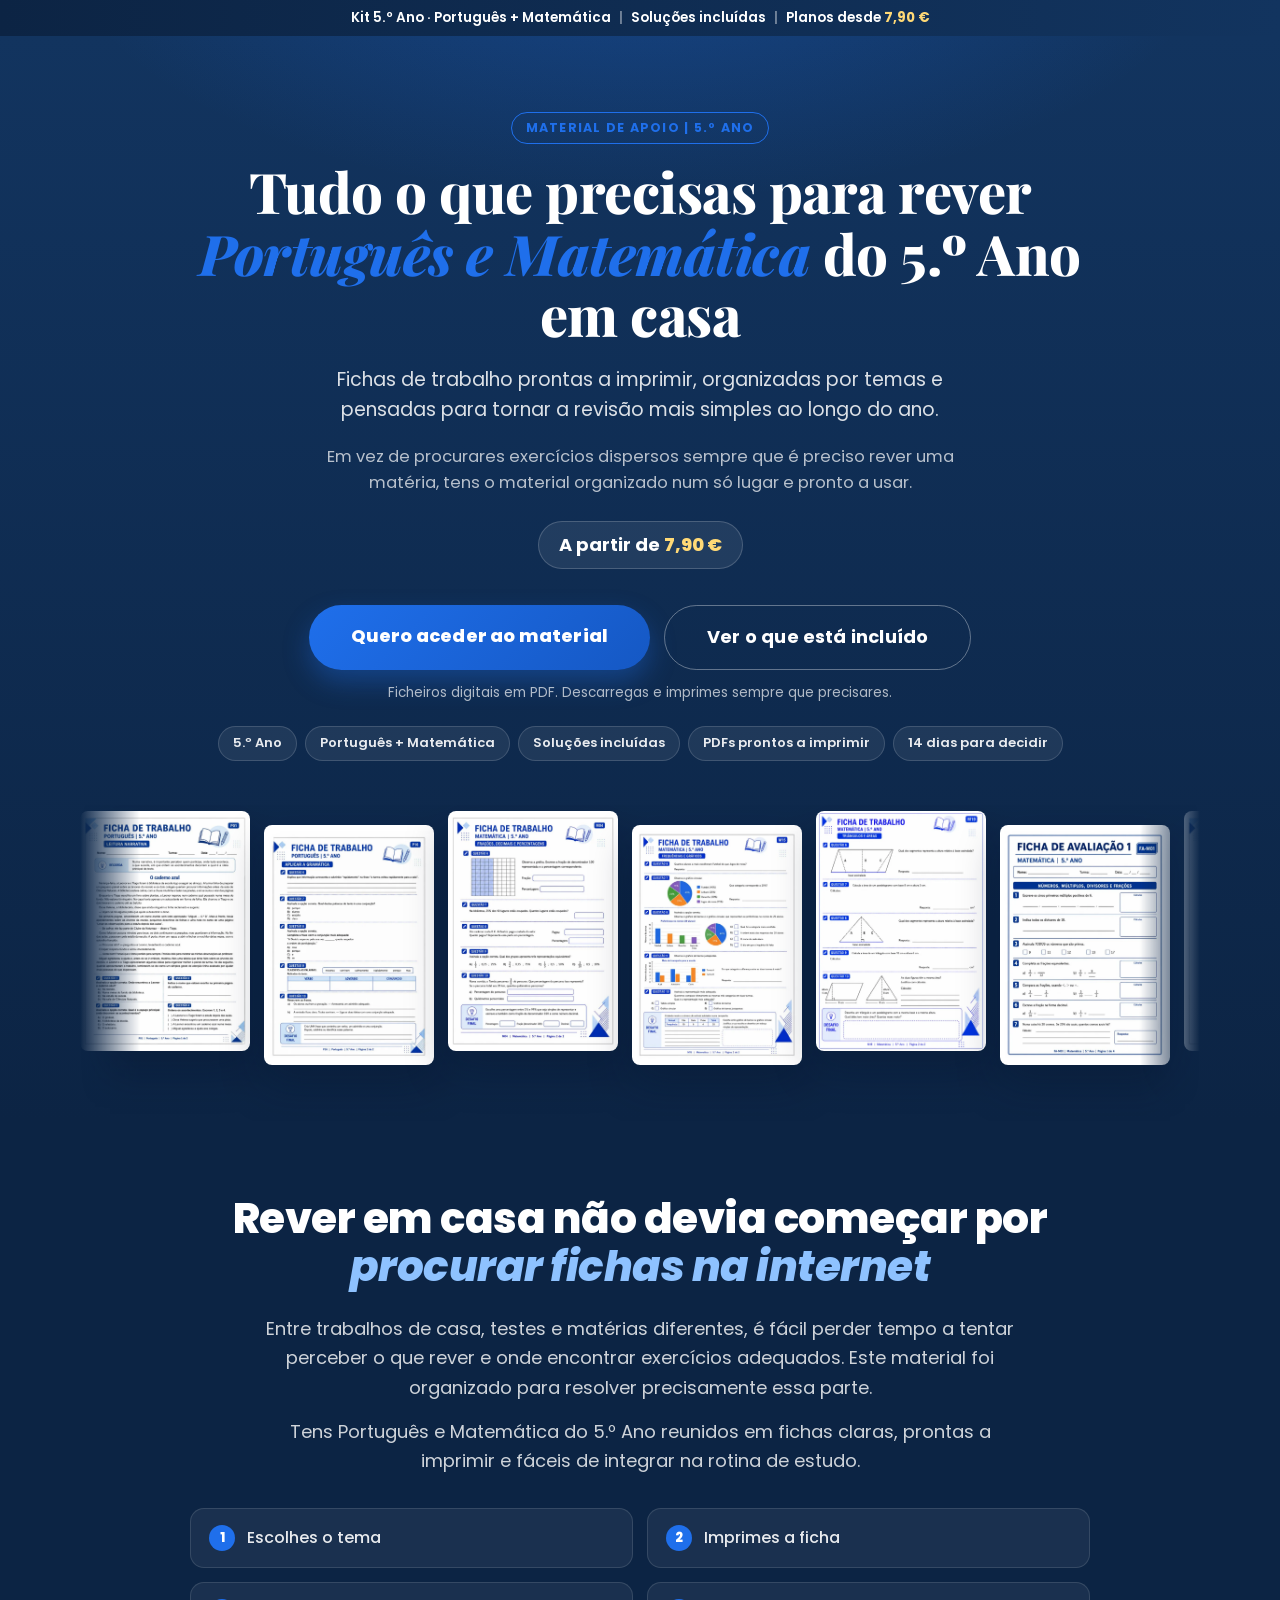
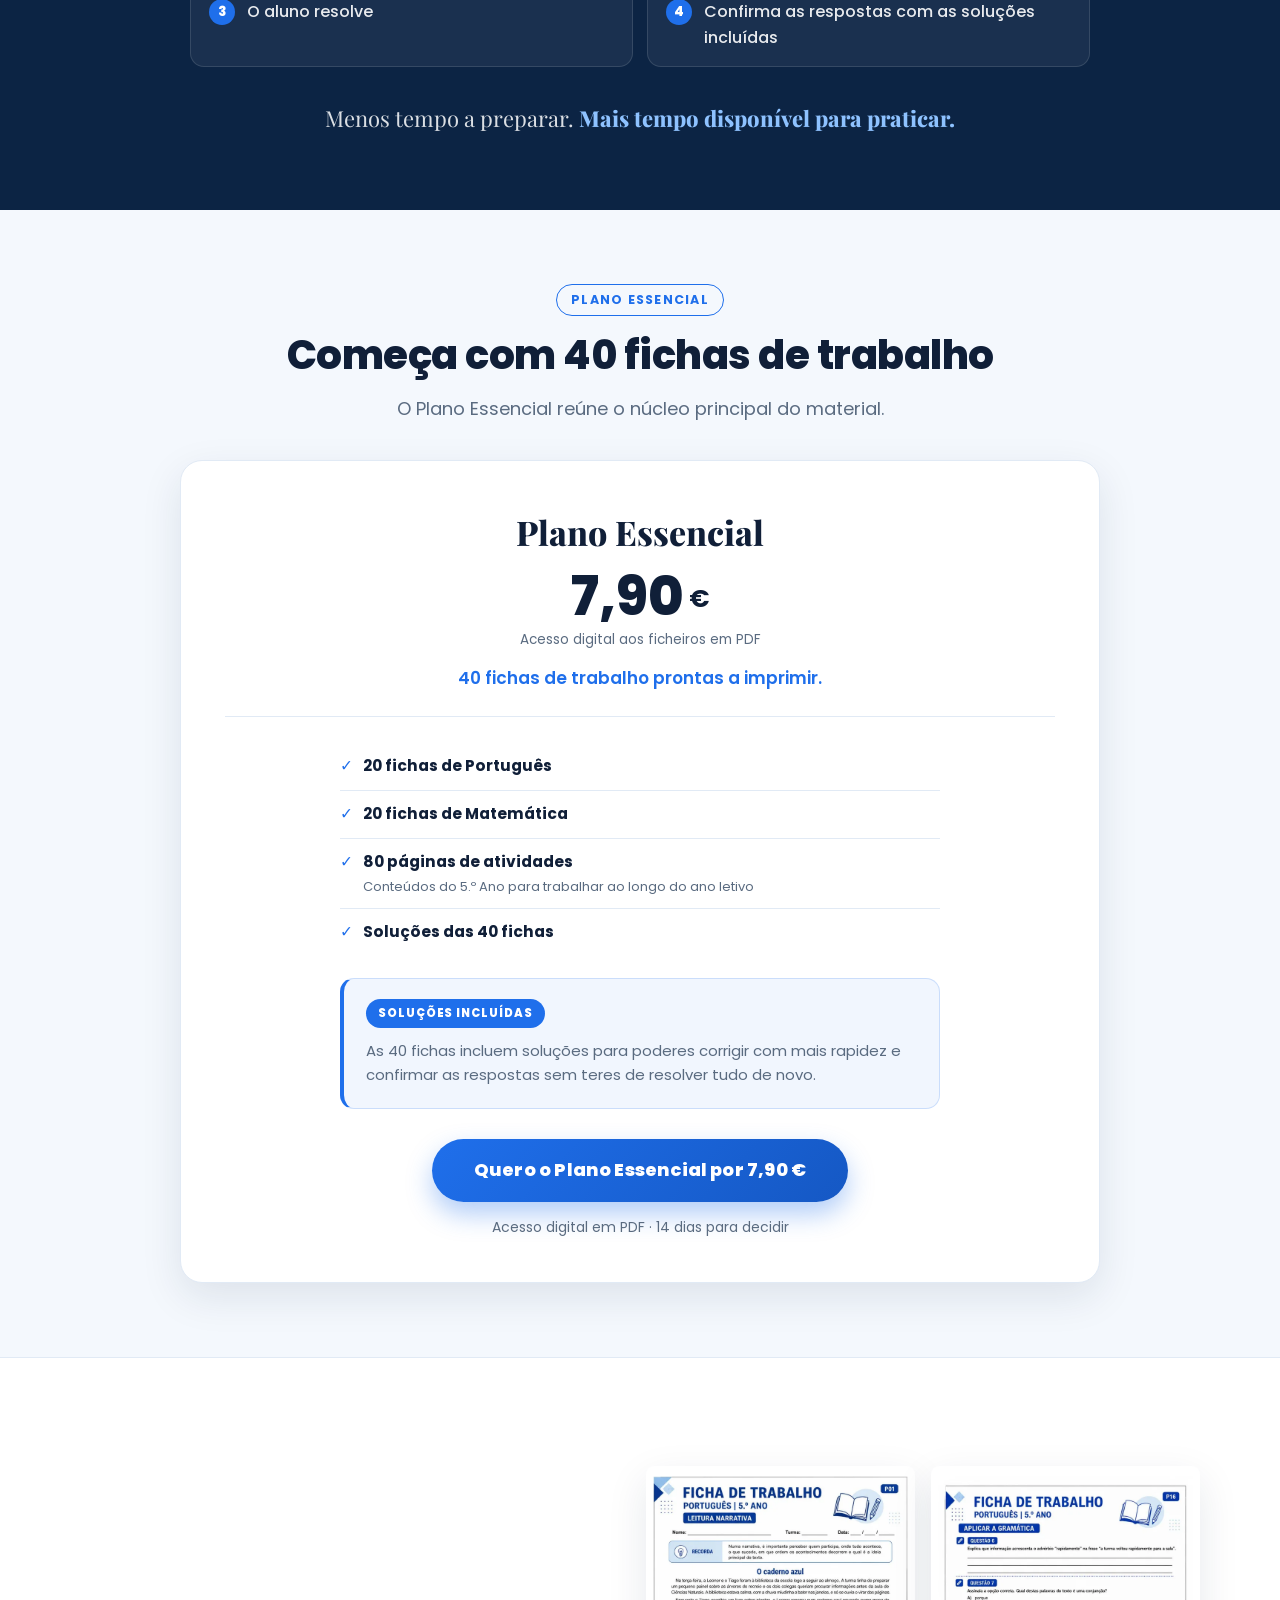
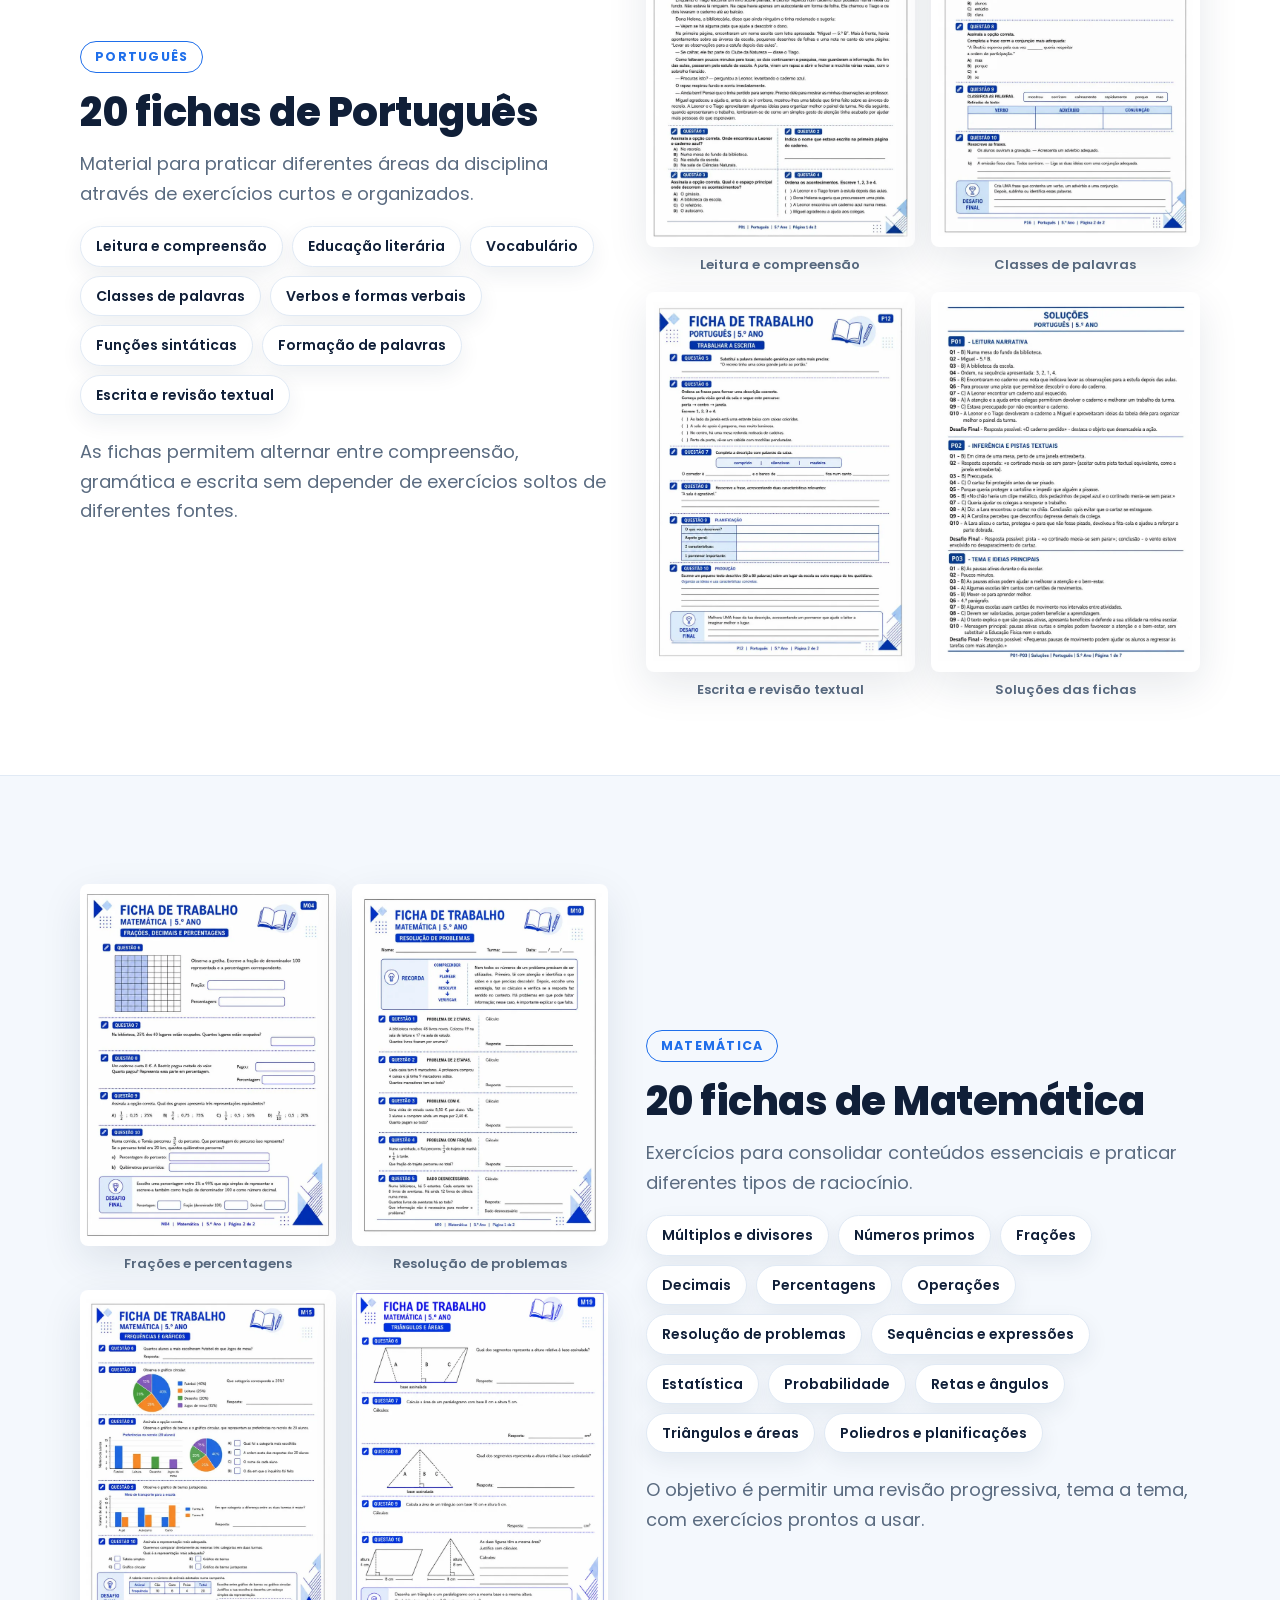
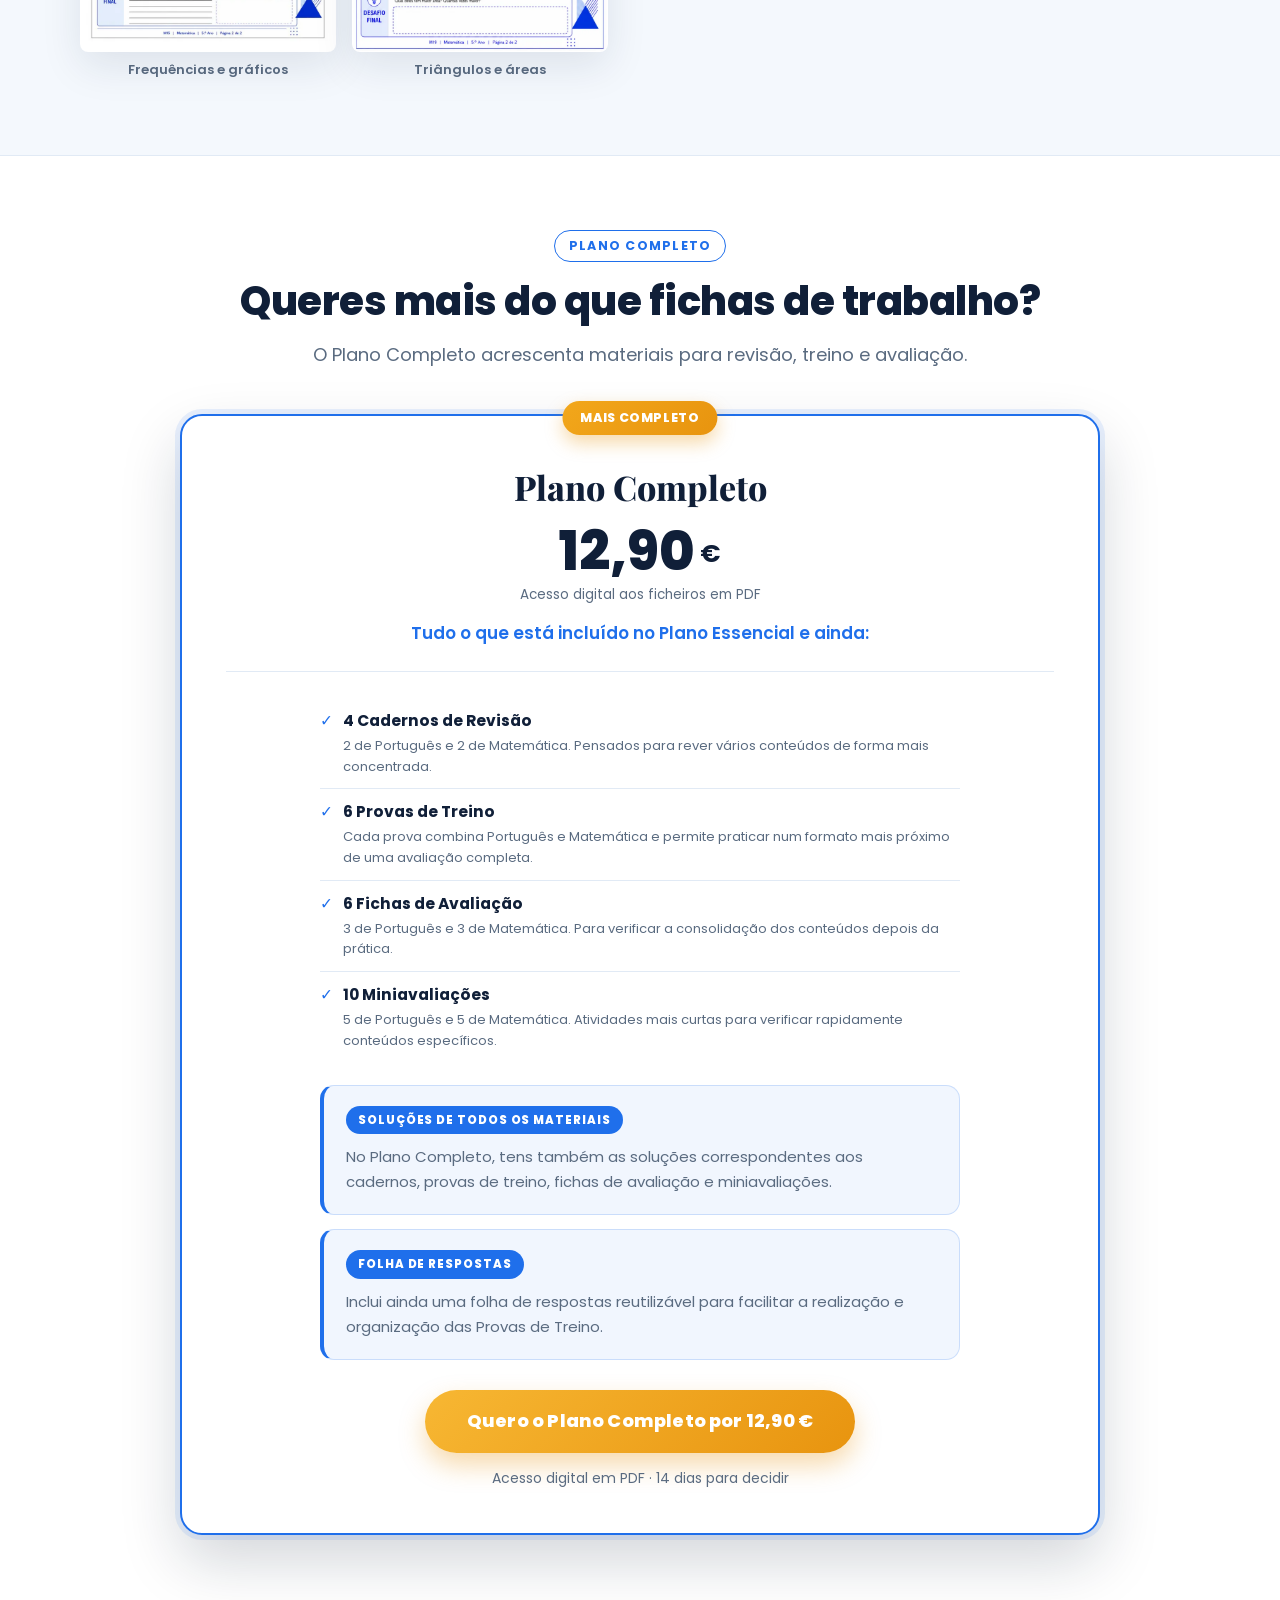
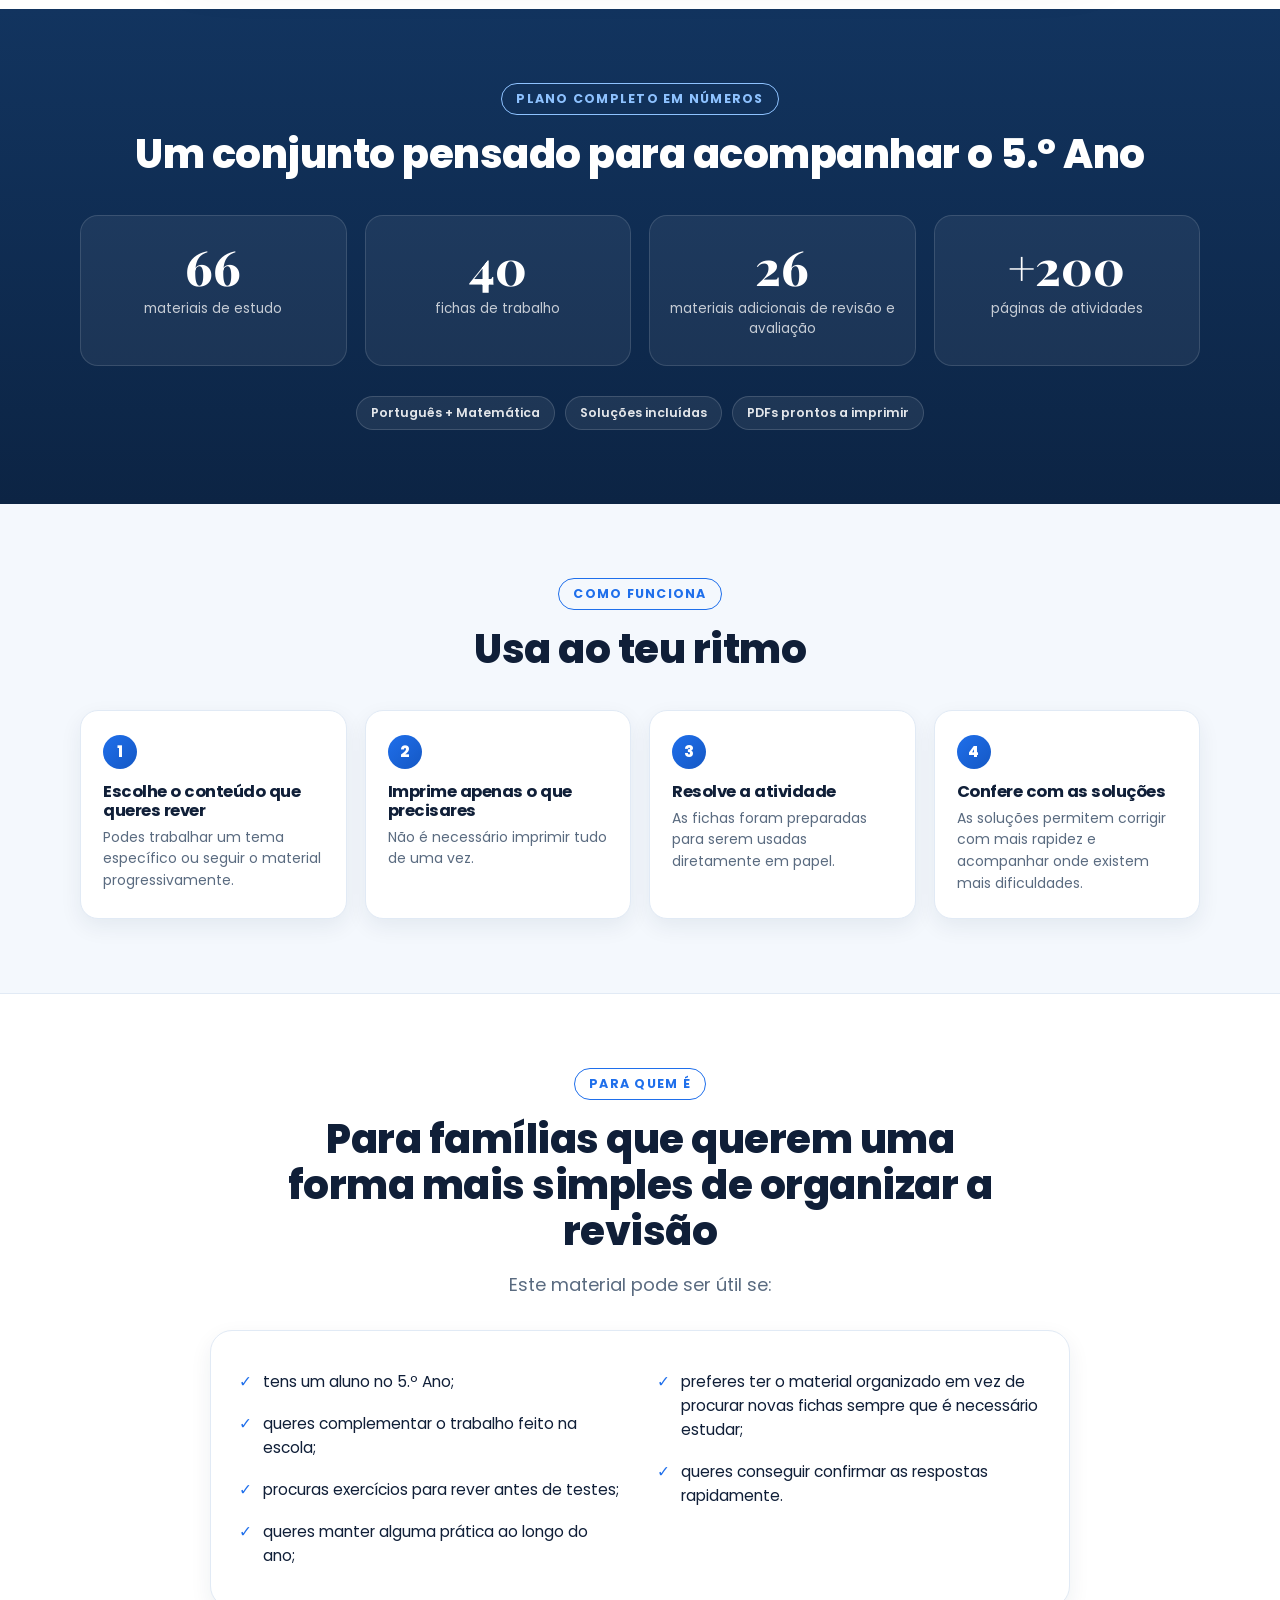
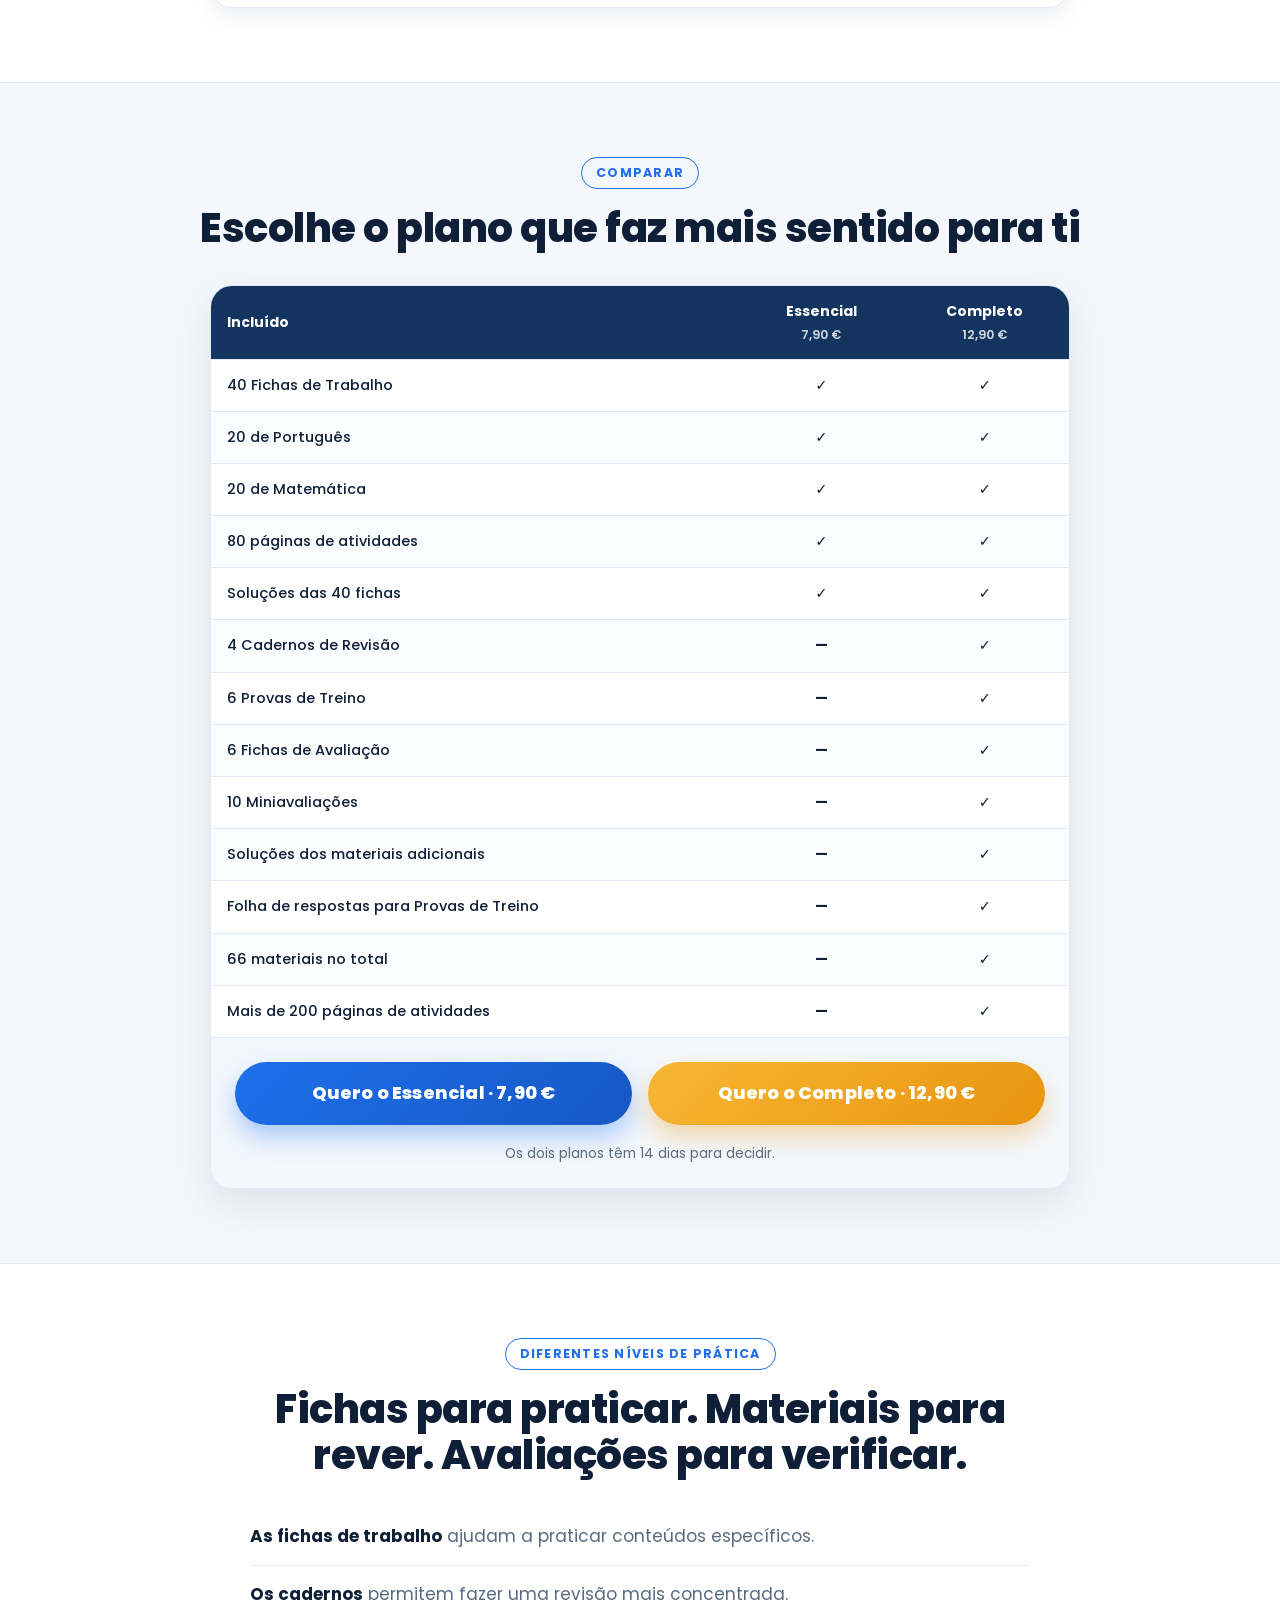
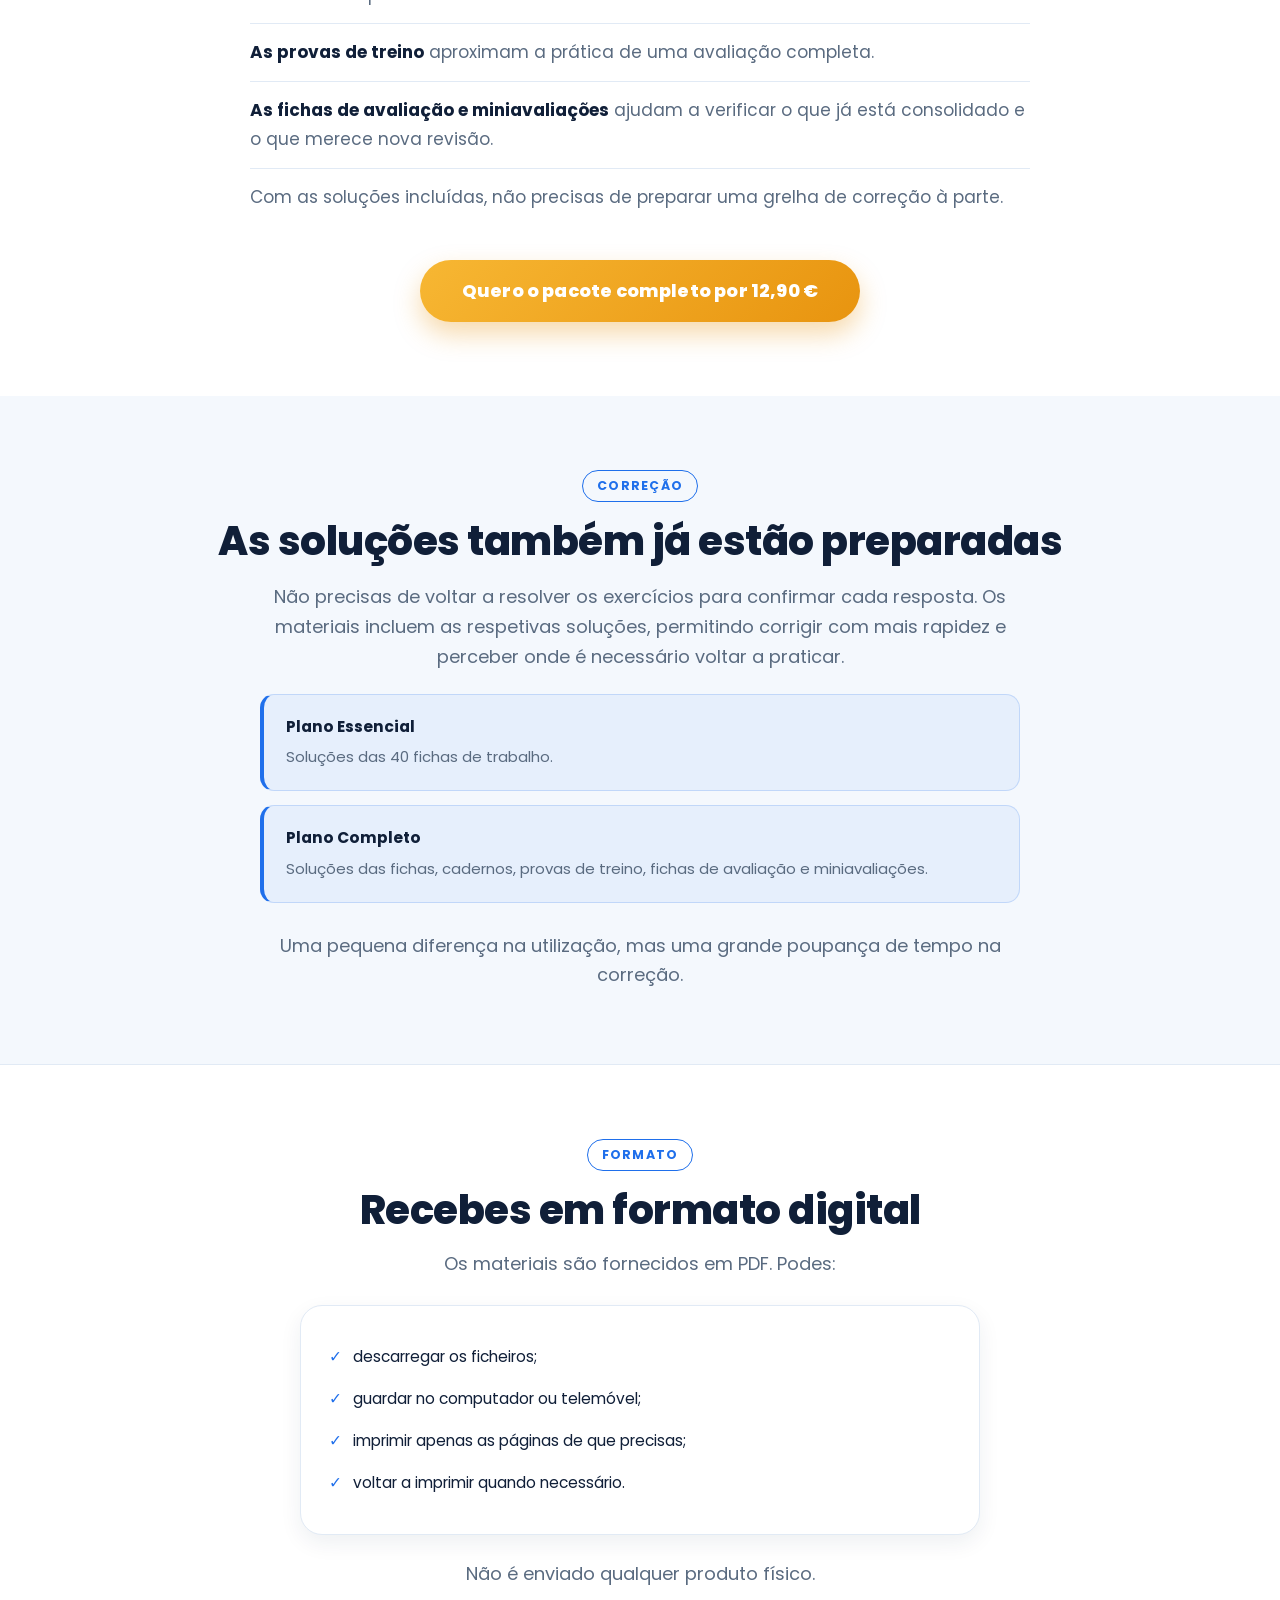
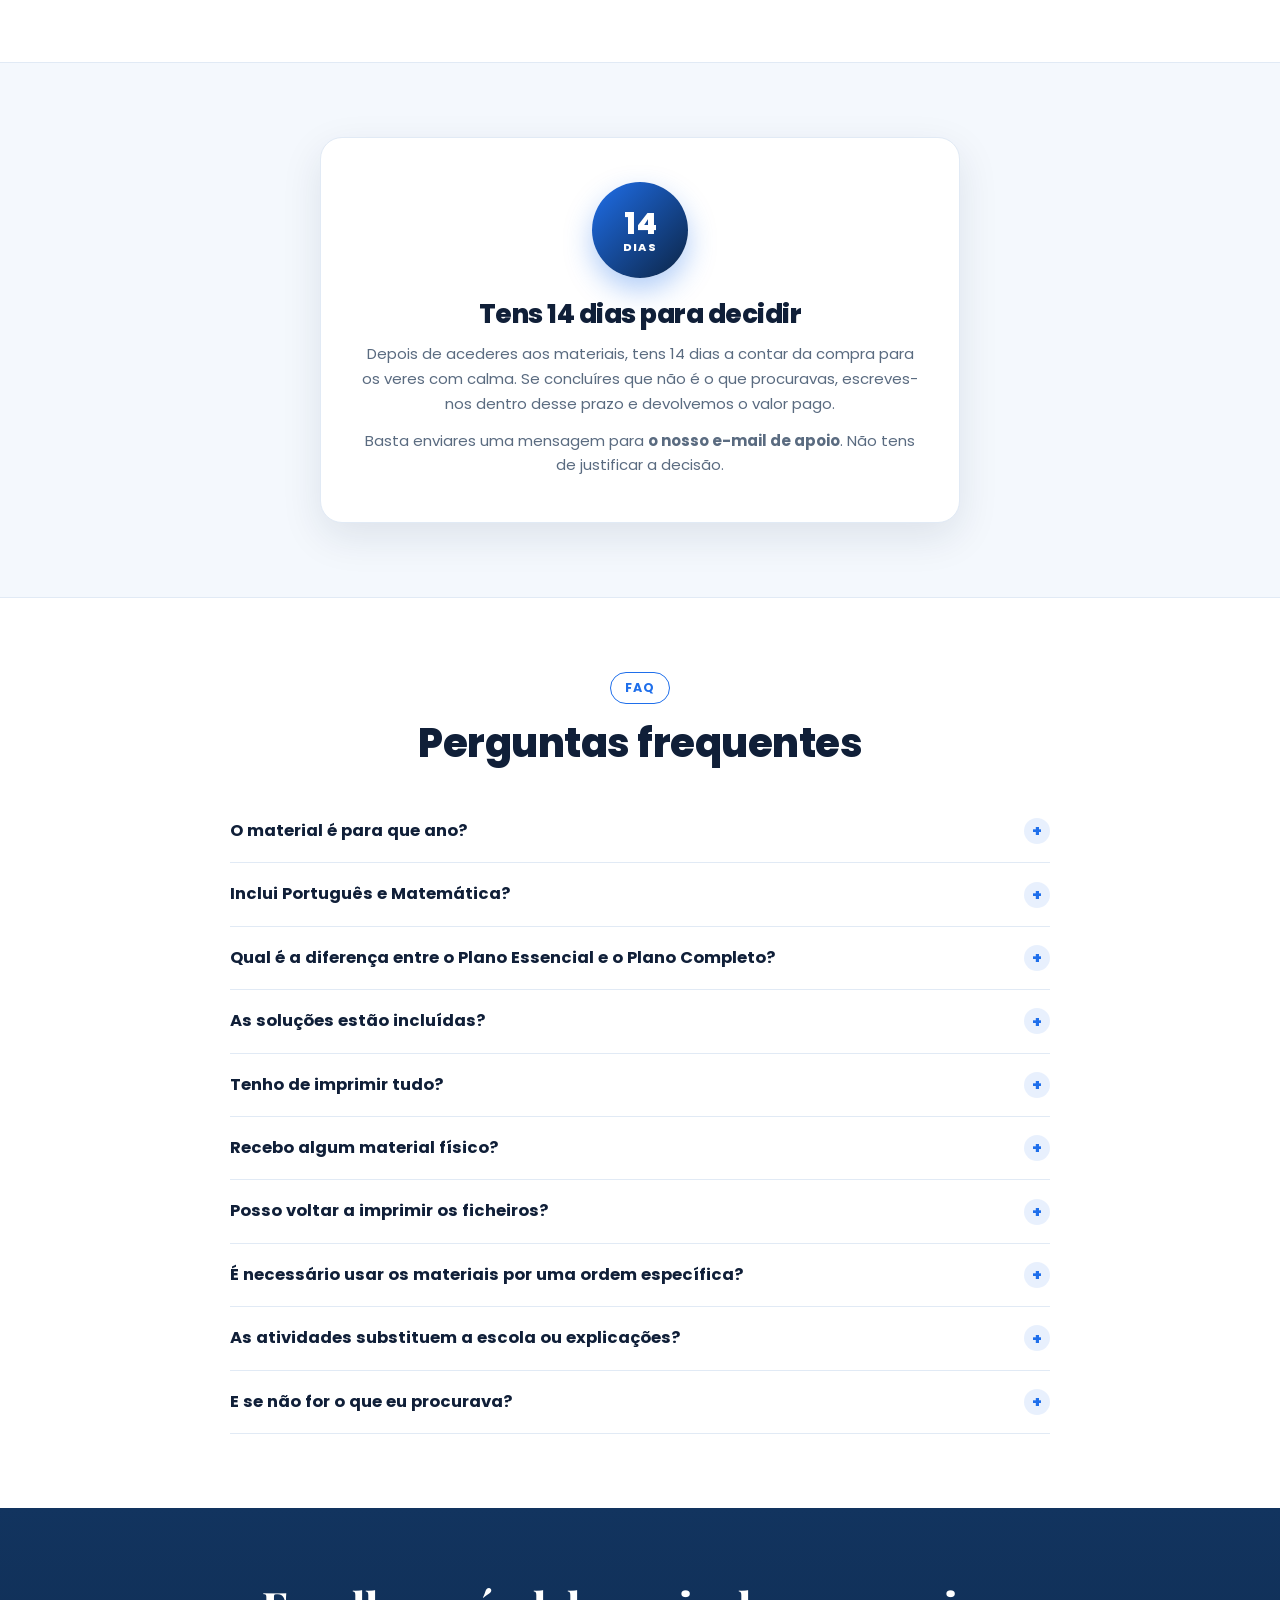
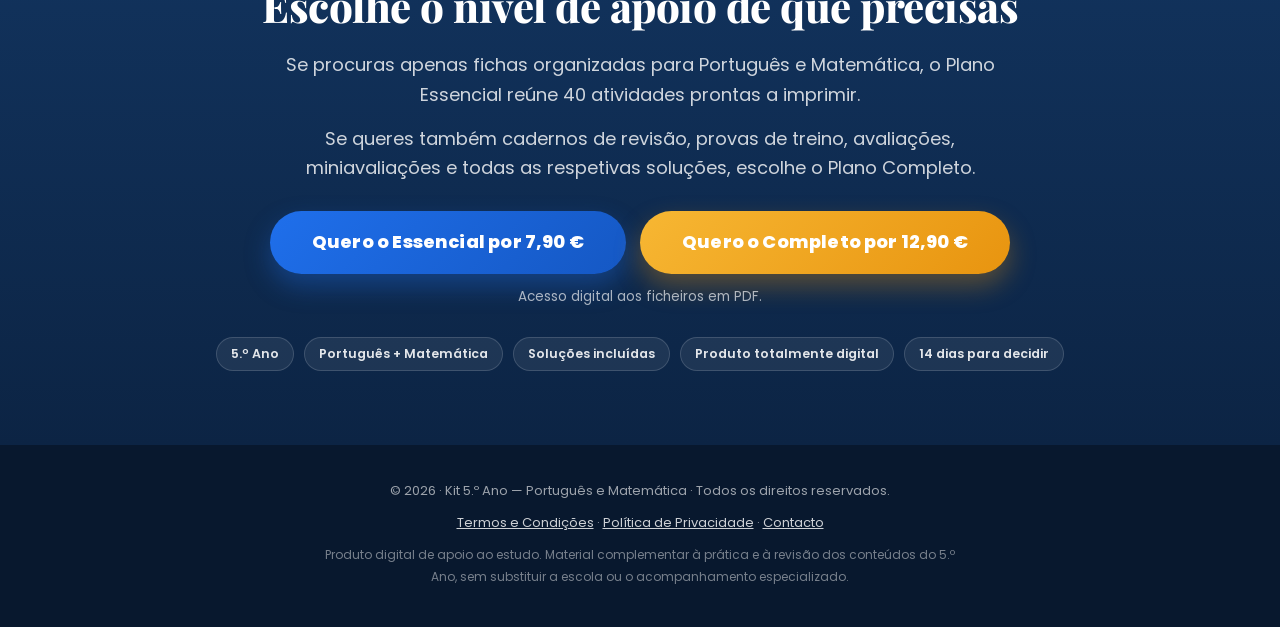
==== commit c37d46d6: "Revert "Adicionar páginas pós-compra do funil" This reverts commit 42f87c01914d5ca1dd4295529070f15d3" ====
--- a/index.html
+++ b/index.html
@@ -3,76 +3,1521 @@
 <head>
 <meta charset="UTF-8" />
 <meta name="viewport" content="width=device-width, initial-scale=1.0, viewport-fit=cover" />
-<meta name="robots" content="noindex, nofollow" />
-
-<title>Preparação para o 6.º Ano | Condição especial</title>
+
+<title>Kit 5.º Ano — Português e Matemática | Fichas com Soluções</title>
+<meta name="description" content="Fichas de Português e Matemática do 5.º Ano em Portugal, com soluções incluídas. PDFs prontos a imprimir. Plano Essencial 7,90 € e Plano Completo 12,90 €." />
+<meta property="og:title" content="Kit 5.º Ano — Português e Matemática | Fichas com Soluções" />
+<meta property="og:description" content="Fichas de Português e Matemática do 5.º Ano em Portugal, com soluções incluídas. PDFs prontos a imprimir. Plano Essencial 7,90 € e Plano Completo 12,90 €." />
+<meta property="og:type" content="website" />
+<meta property="og:locale" content="pt_PT" />
 
 <link rel="preconnect" href="https://fonts.googleapis.com">
 <link rel="preconnect" href="https://fonts.gstatic.com" crossorigin>
 <link href="https://fonts.googleapis.com/css2?family=Playfair+Display:ital,wght@0,700;0,800;1,800&family=Poppins:wght@400;500;600;700;800&display=swap" rel="stylesheet" />
-<link rel="stylesheet" href="/assets/oferta.css" />
-
-<!-- ============================================================
-     UTMify — mesmos scripts da landing page, uma única vez por página.
+
+<!-- ============================================================
+     UTMify — captura as UTMs do endereço de entrada e acrescenta-as
+     aos links de checkout. Fica no <head> para correr antes de
+     qualquer clique ou redirecionamento.
      ============================================================ -->
 <script
   src="https://cdn.utmify.com.br/scripts/utms/latest.js"
   data-utmify-prevent-subids
   async defer></script>
+
+<!-- ============================================================
+     Pixel UTMify. O pixelId é definido antes de o script carregar,
+     porque é daí que ele lê a identificação da conta.
+     ============================================================ -->
 <script>window.pixelId = "6a95752c57b30cc8439709d7";</script>
 <script
   src="https://cdn.utmify.com.br/scripts/pixel/pixel.js"
   async defer></script>
+
+<!-- ============================================================
+     META PIXEL / GOOGLE TAG — colar aqui quando tiveres o ID
+     ============================================================ -->
+
+<style>
+/* ============================================================
+   1. TOKENS
+   ============================================================ */
+:root{
+  /* Azuis — substituem os verdes do design system original */
+  --navy:      #12345f;   /* hero, secções escuras */
+  --navy-d:    #0c2444;   /* dor, footer, CTA final */
+  --acc:       #1f6feb;   /* CTA primário, checks, destaques */
+  --acc-d:     #1558c4;   /* hover do CTA */
+  --acc-soft:  #8ec2ff;   /* destaque de texto sobre fundo escuro */
+  --gold:      #f2a71b;   /* plano Completo */
+  --gold-d:    #e8940f;
+
+  /* Superfícies */
+  --bg:        #f4f8fd;
+  --card:      #ffffff;
+  --dark-card: linear-gradient(160deg,#16294a,#0e1c36);
+
+  /* Textos */
+  --ink:       #101f38;
+  --muted:     #5a6b80;
+  --line:      #e1eaf5;
+
+  /* Sombras */
+  --shadow:    0 14px 40px rgba(16,38,72,.10);
+  --shadow-sm: 0 8px 22px rgba(16,38,72,.07);
+
+  /* Tipografia */
+  --font-sans:  'Poppins', system-ui, -apple-system, sans-serif;
+  --font-serif: 'Playfair Display', Georgia, serif;
+
+  /* Layout */
+  --container:   1160px;
+  --section-py:  74px;
+  --radius-card: 22px;
+  --radius-pill: 100px;
+  --radius-item: 14px;
+}
+
+/* ============================================================
+   2. RESET + BASE
+   ============================================================ */
+*,*::before,*::after{box-sizing:border-box;margin:0;padding:0}
+html{scroll-behavior:smooth;-webkit-text-size-adjust:100%}
+body{
+  font-family:var(--font-sans);
+  font-size:16px;
+  line-height:1.6;
+  color:var(--ink);
+  background:var(--bg);
+  -webkit-font-smoothing:antialiased;
+  overflow-x:hidden;
+  overflow-wrap:break-word;      /* protege palavras longas em ecrãs de 320px */
+  text-size-adjust:100%;
+}
+img{max-width:100%;display:block}
+a{color:inherit;text-decoration:none}
+button{font:inherit;color:inherit}
+h1,h2,h3{line-height:1.15;font-weight:800;letter-spacing:-.5px}
+
+.wrap{width:100%;max-width:var(--container);margin:0 auto;padding:0 20px}
+.sec{padding:var(--section-py) 0;scroll-margin-top:56px}
+.center{text-align:center}
+.narrow{max-width:760px;margin-left:auto;margin-right:auto}
+
+h2{font-size:clamp(26px,4.2vw,40px)}
+.sec-dark h2,.sec-dark h3{color:#fff}
+.sec-dark p{color:rgba(255,255,255,.85)}
+
+.lead{font-size:clamp(15.5px,2.4vw,18px);color:var(--muted);line-height:1.65}
+.sec-dark .lead{color:rgba(255,255,255,.8)}
+
+/* Eyebrow */
+.eyebrow{
+  display:inline-block;font-size:12.5px;font-weight:700;
+  letter-spacing:.1em;text-transform:uppercase;
+  border:1.5px solid currentColor;border-radius:var(--radius-pill);
+  padding:5px 14px;margin-bottom:16px;color:var(--acc);
+}
+.sec-dark .eyebrow{color:var(--acc-soft)}
+
+/* Destaque itálico nos títulos */
+.h-em{color:var(--acc);font-style:italic;font-weight:800}
+.sec-dark .h-em{color:var(--acc-soft)}
+
+/* ============================================================
+   3. BOTÕES
+   ============================================================ */
+.btn{
+  display:inline-block;text-align:center;
+  background:linear-gradient(135deg,var(--acc),var(--acc-d));
+  color:#fff;font-weight:800;
+  font-size:clamp(15px,2.6vw,18px);
+  padding:clamp(14px,2.5vw,17px) clamp(24px,5vw,42px);
+  border-radius:var(--radius-pill);border:none;cursor:pointer;
+  appearance:none;-webkit-appearance:none;   /* <button> igual a <a> */
+  font-family:inherit;
+  box-shadow:0 12px 26px rgba(31,111,235,.35);
+  transition:transform .18s ease,box-shadow .18s ease;
+  letter-spacing:.01em;
+}
+.btn:hover{transform:translateY(-3px);box-shadow:0 18px 34px rgba(31,111,235,.40)}
+.btn.gold{
+  background:linear-gradient(135deg,#f7b733,var(--gold-d));
+  box-shadow:0 12px 26px rgba(232,148,15,.34);
+}
+.btn.gold:hover{box-shadow:0 18px 34px rgba(232,148,15,.50)}
+.btn.ghost{
+  background:transparent;color:#fff;
+  border:1.5px solid rgba(255,255,255,.35);
+  box-shadow:none;font-weight:700;
+}
+.btn.ghost:hover{background:rgba(255,255,255,.08);box-shadow:none}
+.btn.block{display:block;width:100%}
+
+.btn-note{font-size:clamp(12px,2.4vw,13.5px);color:var(--muted);margin-top:12px;text-align:center}
+.sec-dark .btn-note{color:rgba(255,255,255,.65)}
+
+.cta-row{display:flex;gap:14px;justify-content:center;flex-wrap:wrap;margin-top:28px}
+
+/* ============================================================
+   4. TOPBAR
+   ============================================================ */
+.topbar{
+  position:sticky;top:0;z-index:998;
+  background:linear-gradient(90deg,var(--navy-d),var(--navy));
+  color:#fff;text-align:center;
+  font-size:clamp(11.5px,3vw,13.5px);font-weight:600;
+  padding:9px 14px;line-height:1.35;
+  display:flex;gap:8px;align-items:center;justify-content:center;flex-wrap:wrap;
+}
+.topbar b{color:#ffd976}
+.tb-sep{opacity:.4}
+@media(max-width:520px){.tb-hide{display:none}}
+
+/* ============================================================
+   5. HERO
+   ============================================================ */
+.hero{
+  background:linear-gradient(180deg,var(--navy) 0%,var(--navy-d) 100%);
+  color:#fff;text-align:center;padding:76px 0 0;position:relative;overflow:hidden;
+}
+.hero::before{
+  content:"";position:absolute;inset:0;
+  background:radial-gradient(900px 420px at 50% -10%,rgba(31,111,235,.30),transparent 65%);
+  pointer-events:none;
+}
+.hero .wrap{position:relative;z-index:1}
+.hero-title{
+  font-family:var(--font-serif);
+  font-size:clamp(30px,5.4vw,56px);
+  font-weight:800;color:#fff;line-height:1.1;
+  letter-spacing:-.5px;margin-bottom:20px;
+  max-width:940px;margin-left:auto;margin-right:auto;
+}
+.hero-sub{
+  font-size:clamp(15.5px,2.6vw,19px);
+  color:rgba(255,255,255,.85);
+  max-width:680px;margin:0 auto 18px;line-height:1.6;
+}
+.hero-sub b{color:#fff;font-weight:700}
+.hero-tags{
+  font-size:clamp(13px,2.2vw,15px);font-weight:600;
+  color:var(--acc-soft);margin-bottom:26px;
+}
+.price-from{
+  display:inline-block;
+  background:rgba(255,255,255,.08);
+  border:1px solid rgba(255,255,255,.18);
+  border-radius:var(--radius-pill);
+  padding:9px 20px;margin-bottom:8px;
+  font-size:clamp(15px,2.6vw,18px);font-weight:700;color:#fff;
+}
+.price-from span{color:#ffd976;font-weight:800}
+
+/* Chips de microcopy */
+.chips{
+  display:flex;flex-wrap:wrap;gap:8px;justify-content:center;
+  margin-top:22px;
+}
+.chip{
+  background:rgba(255,255,255,.07);
+  border:1px solid rgba(255,255,255,.15);
+  border-radius:var(--radius-pill);
+  padding:6px 14px;font-size:clamp(11.5px,2vw,13px);
+  font-weight:600;color:rgba(255,255,255,.9);
+}
+
+/* ---- Carrossel do hero: desliza em ciclo contínuo ----
+   A pista contém as 6 folhas repetidas 3 vezes e anda até -33.333%, ou seja,
+   exatamente um conjunto. Ao reiniciar, a 2.ª cópia está onde a 1.ª começou,
+   por isso o corte é invisível. São precisas 3 cópias e não 2: com apenas
+   duas, no instante final sobra só um conjunto (1104px) para preencher um
+   contentor de 1120px e abre-se uma falha de 16px à direita. */
+.hero-strip{
+  margin-top:44px;
+  padding-top:20px;          /* espaço para as folhas levantadas */
+  padding-bottom:56px;
+  overflow:hidden;
+  -webkit-mask-image:linear-gradient(90deg,transparent 0,#000 60px,#000 calc(100% - 60px),transparent 100%);
+          mask-image:linear-gradient(90deg,transparent 0,#000 60px,#000 calc(100% - 60px),transparent 100%);
+}
+.hero-track{
+  display:flex;align-items:flex-end;width:max-content;
+  animation:desliza 36s linear infinite;
+  will-change:transform;
+}
+.hero-strip:hover .hero-track{animation-play-state:paused}
+/* margem em vez de gap: assim cada folha ocupa sempre a mesma largura total
+   e metade da pista corresponde a um conjunto exato, sem salto no reinício */
+.hero-track .sheet{
+  width:clamp(104px,14vw,170px);
+  flex:0 0 auto;
+  margin-right:14px;
+}
+.hero-track .sheet:nth-child(odd){transform:translateY(-14px)}
+@keyframes desliza{
+  /* calc(-100%/3) em vez de -33.3333%: o terço é exato, sem resto de
+     sub-pixel na costura. translate3d mantém a animação na GPU. */
+  from{transform:translate3d(0,0,0)}
+  to{transform:translate3d(calc(-100% / 3),0,0)}
+}
+/* Sem movimento: volta a ser uma faixa que se desliza com o dedo */
+@media(prefers-reduced-motion:reduce){
+  .hero-strip{overflow-x:auto;scrollbar-width:none}
+  .hero-strip::-webkit-scrollbar{display:none}
+  .hero-track{animation:none}
+}
+
+/* ============================================================
+   6. FOLHAS (placeholders — substituir por imagens reais)
+   ============================================================ */
+.sheet{
+  background:#fff;border-radius:8px;
+  aspect-ratio:1/1.414;
+  box-shadow:0 18px 40px rgba(6,20,42,.35);
+  border:1px solid rgba(255,255,255,.5);
+  overflow:hidden;position:relative;
+}
+.sheet img{width:100%;height:100%;object-fit:cover;display:block}
+/* Aparência de folha enquanto não há imagem real */
+.sheet.ph::after{
+  content:"";position:absolute;inset:12% 10%;
+  background:
+    linear-gradient(var(--line),var(--line)) 0 0/45% 7px no-repeat,
+    repeating-linear-gradient(180deg,#eef3fa 0 5px,transparent 5px 16px);
+  opacity:.9;
+}
+.sheet.ph::before{
+  content:attr(data-label);
+  position:absolute;left:0;right:0;bottom:10px;z-index:2;
+  text-align:center;font-size:10.5px;font-weight:700;
+  letter-spacing:.06em;text-transform:uppercase;color:#9fb0c6;
+}
+
+/* ============================================================
+   7. SECÇÃO DE DOR
+   ============================================================ */
+.pain{background:var(--navy-d)}
+.pain h2{color:#fff;font-size:clamp(24px,4.4vw,42px);max-width:900px;margin:0 auto}
+.pain-intro{margin-top:22px}
+.pain-list{
+  display:grid;grid-template-columns:1fr 1fr;gap:14px;
+  max-width:900px;margin:32px auto 0;
+}
+.pain-item{
+  display:flex;gap:12px;align-items:flex-start;
+  background:rgba(255,255,255,.06);
+  border:1px solid rgba(255,255,255,.12);
+  border-radius:var(--radius-item);
+  padding:clamp(13px,2.4vw,16px) clamp(14px,2.6vw,18px);
+  font-weight:500;font-size:clamp(14px,2.6vw,16px);
+  color:rgba(255,255,255,.9);
+}
+.pain-item .x{
+  flex:0 0 auto;width:26px;height:26px;border-radius:50%;
+  background:#ff6b5e;color:#fff;display:flex;align-items:center;
+  justify-content:center;font-weight:800;font-size:14px;
+}
+/* variante numerada, para a sequência de utilização */
+.pain-item .n{
+  flex:0 0 auto;width:26px;height:26px;border-radius:50%;
+  background:var(--acc);color:#fff;display:flex;align-items:center;
+  justify-content:center;font-weight:800;font-size:13px;
+}
+.pain-solve{
+  font-size:clamp(16px,2.4vw,22px);text-align:center;margin-top:34px;
+  color:rgba(255,255,255,.85);font-family:var(--font-serif);
+}
+.pain-solve b{color:var(--acc-soft);font-weight:800}
+
+/* ============================================================
+   8. PASSOS
+   ============================================================ */
+.steps{
+  display:grid;grid-template-columns:repeat(4,1fr);gap:18px;
+  margin-top:38px;
+}
+.step{
+  background:var(--card);border:1.5px solid var(--line);
+  border-radius:18px;padding:24px 22px;box-shadow:var(--shadow-sm);
+}
+.step-n{
+  width:34px;height:34px;border-radius:50%;
+  background:linear-gradient(135deg,var(--acc),var(--acc-d));
+  color:#fff;font-weight:800;font-size:15px;
+  display:flex;align-items:center;justify-content:center;margin-bottom:14px;
+}
+.step h3{font-size:16.5px;font-weight:700;margin-bottom:6px}
+.step p{font-size:14px;color:var(--muted);line-height:1.55}
+
+/* ============================================================
+   9. TABS + GALERIA
+   ============================================================ */
+.tabs{display:flex;gap:10px;justify-content:center;margin:26px 0 28px;flex-wrap:wrap}
+.tab{
+  border:1px solid var(--line);background:#fff;color:var(--muted);
+  border-radius:var(--radius-pill);padding:8px 20px;
+  font-size:14px;font-weight:600;cursor:pointer;transition:all .2s ease;
+}
+.tab:hover{border-color:var(--acc);color:var(--acc)}
+.tab.active{background:var(--acc);border-color:var(--acc);color:#fff}
+
+.gallery{display:none;grid-template-columns:repeat(4,1fr);gap:20px}
+.gallery.active{display:grid}
+.g-item .sheet{box-shadow:var(--shadow)}
+.g-cap{
+  margin-top:10px;font-size:13px;font-weight:600;
+  color:var(--muted);text-align:center;
+}
+.g-desc{margin-top:28px}
+
+/* ============================================================
+   10. PLANOS
+   ============================================================ */
+.plan-block{
+  background:var(--card);border:1.5px solid var(--line);
+  border-radius:var(--radius-card);box-shadow:var(--shadow);
+  padding:clamp(26px,4vw,44px);max-width:920px;margin:0 auto;
+  position:relative;
+  /* espaço para a topbar sticky + a etiqueta flutuante do plano */
+  scroll-margin-top:86px;
+}
+.plan-block.best{
+  border:2px solid var(--acc);
+  box-shadow:0 0 0 5px rgba(31,111,235,.10),0 26px 60px rgba(10,25,50,.18);
+}
+
+/* Destaque momentâneo ao chegar via CTA */
+.plan-block.flash{animation:flashRing 1.5s ease-out}
+.plan-block.best.flash{animation:flashRingGold 1.5s ease-out}
+@keyframes flashRing{
+  0%{box-shadow:0 0 0 0 rgba(31,111,235,.45),var(--shadow)}
+  35%{box-shadow:0 0 0 9px rgba(31,111,235,.22),var(--shadow)}
+  100%{box-shadow:0 0 0 0 rgba(31,111,235,0),var(--shadow)}
+}
+@keyframes flashRingGold{
+  0%{box-shadow:0 0 0 0 rgba(232,148,15,.55),0 26px 60px rgba(10,25,50,.18)}
+  35%{box-shadow:0 0 0 11px rgba(232,148,15,.25),0 26px 60px rgba(10,25,50,.18)}
+  100%{box-shadow:0 0 0 5px rgba(31,111,235,.10),0 26px 60px rgba(10,25,50,.18)}
+}
+.plan-tag{
+  position:absolute;top:-15px;left:50%;transform:translateX(-50%);
+  background:linear-gradient(135deg,var(--gold),var(--gold-d));
+  color:#fff;font-weight:800;font-size:12.5px;letter-spacing:.05em;
+  padding:7px 18px;border-radius:var(--radius-pill);
+  box-shadow:0 8px 18px rgba(232,148,15,.35);white-space:nowrap;
+}
+.plan-head{text-align:center;padding-bottom:24px;border-bottom:1px solid var(--line)}
+.plan-name{font-family:var(--font-serif);font-size:clamp(24px,4vw,34px);font-weight:800}
+.plan-price{font-size:clamp(38px,6vw,54px);font-weight:800;line-height:1;margin-top:10px}
+/* convenção portuguesa: símbolo depois do valor — 7,90 € */
+.plan-price .cur{font-size:.46em;font-weight:700;vertical-align:.32em;margin-left:5px}
+.plan-period{font-size:13.5px;color:var(--muted);margin-top:6px}
+.plan-for{font-size:clamp(15px,2.4vw,17px);font-weight:600;color:var(--acc);margin-top:14px}
+
+.plan-body{margin-top:26px}
+.plan-cols{display:grid;grid-template-columns:1fr 1fr;gap:26px;margin-top:24px}
+.plan-col h4{
+  font-size:12.5px;font-weight:800;letter-spacing:.1em;text-transform:uppercase;
+  color:var(--acc);margin-bottom:10px;
+}
+.plan-col p{font-size:14.5px;color:var(--muted);line-height:1.6}
+
+.plan-feat{
+  display:flex;align-items:flex-start;gap:10px;
+  font-size:clamp(14px,2.2vw,15.5px);
+  padding:11px 0;border-bottom:1px solid var(--line);color:var(--ink);
+}
+.plan-feat:last-child{border-bottom:none}
+.plan-feat::before{content:"✓";color:var(--acc);font-weight:800;flex:0 0 auto;line-height:1.5}
+.plan-feat b{font-weight:700}
+.plan-feat .sub{display:block;font-size:13px;color:var(--muted);font-weight:400;margin-top:2px}
+
+.plan-cta{margin-top:30px;text-align:center}
+.plan-micro{font-size:14px;color:var(--muted);margin-top:14px;max-width:520px;margin-left:auto;margin-right:auto}
+
+.totals{
+  display:grid;grid-template-columns:1fr 1fr;gap:16px;margin-top:26px;
+}
+.total-box{
+  background:var(--bg);border:1px solid var(--line);
+  border-radius:var(--radius-item);padding:18px 20px;text-align:center;
+}
+.total-box .num{font-size:clamp(22px,3.4vw,30px);font-weight:800;color:var(--acc);line-height:1.1}
+.total-box .lbl{font-size:13px;color:var(--muted);margin-top:4px}
+
+/* Transição */
+.switch{background:var(--navy);color:#fff}
+.switch h2{font-size:clamp(22px,3.6vw,34px);color:#fff}
+.switch h2 + h2{margin-top:10px}
+
+/* ============================================================
+   11. TABELA DE COMPARAÇÃO
+   ============================================================ */
+.cmp-wrap{
+  max-width:860px;margin:34px auto 0;
+  background:var(--card);border:1.5px solid var(--line);
+  border-radius:var(--radius-card);box-shadow:var(--shadow);
+  overflow:hidden;
+}
+.cmp-scroll{overflow-x:auto;-webkit-overflow-scrolling:touch}
+table.cmp{width:100%;border-collapse:collapse;min-width:520px}
+table.cmp th,table.cmp td{padding:14px 16px;border-bottom:1px solid var(--line);font-size:14.5px}
+table.cmp thead th{
+  background:var(--navy);color:#fff;font-weight:700;
+  font-size:14px;text-align:center;
+}
+table.cmp thead th:first-child{text-align:left}
+table.cmp thead th .p{display:block;font-size:12.5px;font-weight:600;opacity:.8;margin-top:2px}
+table.cmp tbody td{text-align:center;color:var(--ink)}
+table.cmp tbody td:first-child{text-align:left;font-weight:500}
+table.cmp tbody tr:last-child td{border-bottom:none}
+table.cmp tbody tr:nth-child(even){background:#fafcfe}
+.yes{color:var(--acc);font-weight:800;font-size:17px}
+.no{color:#c8d3e0;font-weight:700}
+.cmp-ctas{
+  display:grid;grid-template-columns:1fr 1fr;gap:16px;
+  padding:24px;background:var(--bg);border-top:1px solid var(--line);
+}
+
+/* ============================================================
+   12. CARDS ESCUROS (benefícios)
+   ============================================================ */
+.rgrid{display:grid;grid-template-columns:repeat(3,1fr);gap:20px;margin-top:38px}
+.rcard{
+  background:var(--dark-card);
+  border:1px solid rgba(255,255,255,.08);
+  border-radius:18px;padding:clamp(20px,3vw,26px);
+}
+.rc-icon{
+  width:54px;height:54px;display:flex;align-items:center;justify-content:center;
+  font-size:26px;border-radius:16px;
+  background:linear-gradient(135deg,#1d3763,#0e1c36);
+  box-shadow:0 6px 16px rgba(31,111,235,.40);
+  margin-bottom:16px;
+}
+.rcard h3{
+  font-family:var(--font-serif);color:#fff;
+  font-size:clamp(16px,2.2vw,19px);font-weight:700;
+  line-height:1.25;margin-bottom:8px;
+}
+.rcard p{font-size:clamp(13px,2vw,14px);color:#a9b6cb;line-height:1.5}
+
+/* ============================================================
+   13. PARA QUEM É
+   ============================================================ */
+.fit{display:grid;grid-template-columns:1fr 1fr;gap:24px;margin-top:36px}
+.fit-card{
+  background:var(--card);border:1.5px solid var(--line);
+  border-radius:var(--radius-card);padding:30px 28px;box-shadow:var(--shadow-sm);
+}
+.fit-card h3{font-size:clamp(17px,2.6vw,20px);margin-bottom:18px}
+.fit-card.no-card h3{color:var(--muted)}
+.fit-li{display:flex;gap:11px;align-items:flex-start;padding:9px 0;font-size:14.5px;line-height:1.55}
+.fit-li i{
+  flex:0 0 auto;width:22px;height:22px;border-radius:50%;
+  display:flex;align-items:center;justify-content:center;
+  font-style:normal;font-weight:800;font-size:12px;margin-top:1px;
+}
+.fit-li .ok{background:rgba(31,111,235,.12);color:var(--acc)}
+.fit-li .nok{background:#f1f4f8;color:#9aa8ba}
+.fit-card.no-card .fit-li{color:var(--muted)}
+
+/* ============================================================
+   14. OBJEÇÕES
+   ============================================================ */
+.obj{
+  background:var(--card);border:1.5px solid var(--line);
+  border-left:4px solid var(--acc);
+  border-radius:var(--radius-item);padding:28px 30px;
+  box-shadow:var(--shadow-sm);max-width:820px;margin:0 auto 20px;
+}
+.obj .q{
+  font-size:12.5px;font-weight:800;letter-spacing:.08em;
+  text-transform:uppercase;color:var(--muted);margin-bottom:10px;
+}
+.obj h3{font-size:clamp(18px,2.8vw,23px);margin-bottom:12px;line-height:1.3}
+.obj p{font-size:15px;color:var(--muted);line-height:1.65;margin-bottom:10px}
+.obj p:last-child{margin-bottom:0}
+.obj ul{list-style:none;margin-top:6px}
+.obj ul li{font-size:15px;color:var(--muted);padding:5px 0 5px 20px;position:relative}
+.obj ul li::before{content:"·";position:absolute;left:6px;color:var(--acc);font-weight:800;font-size:20px;line-height:1.1}
+
+/* ============================================================
+   14b. COMPONENTES DA OFERTA FINAL
+   ============================================================ */
+
+/* Destaque "Soluções incluídas" */
+.solu{
+  background:rgba(31,111,235,.06);
+  border:1px solid rgba(31,111,235,.18);
+  border-left:4px solid var(--acc);
+  border-radius:var(--radius-item);
+  padding:20px 22px;margin-top:22px;
+}
+.solu + .solu{margin-top:14px}
+.solu-badge{
+  display:inline-block;background:var(--acc);color:#fff;
+  font-size:11.5px;font-weight:800;letter-spacing:.08em;text-transform:uppercase;
+  padding:5px 12px;border-radius:var(--radius-pill);margin-bottom:11px;
+}
+.solu p{font-size:clamp(14px,2.2vw,15px);color:var(--muted);line-height:1.65}
+.solu h4{font-size:15.5px;font-weight:700;margin-bottom:6px}
+
+/* Números da oferta */
+.stats{display:grid;grid-template-columns:repeat(4,1fr);gap:18px;margin-top:38px}
+.stat{
+  background:rgba(255,255,255,.06);border:1px solid rgba(255,255,255,.13);
+  border-radius:18px;padding:26px 16px;text-align:center;
+}
+.stat .n{
+  font-family:var(--font-serif);font-size:clamp(32px,5vw,48px);
+  font-weight:800;color:#fff;line-height:1;
+}
+.stat .l{font-size:13.5px;color:rgba(255,255,255,.75);margin-top:9px;line-height:1.45}
+
+/* Disciplinas: temas + amostras */
+.subj{display:grid;grid-template-columns:1fr 1.05fr;gap:38px;align-items:center;margin-top:34px}
+.blist{display:flex;flex-wrap:wrap;gap:9px;margin-top:18px}
+.blist span{
+  background:var(--card);border:1px solid var(--line);
+  border-radius:var(--radius-pill);padding:8px 15px;
+  font-size:clamp(13px,2.1vw,14px);font-weight:600;color:var(--ink);
+  box-shadow:var(--shadow-sm);
+}
+.sheets4{display:grid;grid-template-columns:repeat(2,1fr);gap:16px}
+.sheets4 .g-cap{margin-top:8px}
+
+/* Lista com check */
+.clist{margin-top:20px}
+.clist li{
+  list-style:none;display:flex;gap:11px;align-items:flex-start;
+  padding:9px 0;font-size:clamp(14.5px,2.2vw,15.5px);line-height:1.55;
+}
+.clist li::before{content:"✓";color:var(--acc);font-weight:800;flex:0 0 auto;line-height:1.5}
+.clist.two{columns:2;column-gap:34px}
+.clist.two li{break-inside:avoid}
+
+/* Porquê o Completo */
+.why{max-width:780px;margin:30px auto 0}
+.why p{
+  font-size:clamp(15px,2.3vw,17px);color:var(--muted);line-height:1.7;
+  padding:14px 0;border-bottom:1px solid var(--line);
+}
+.why p:last-child{border-bottom:none}
+.why b{color:var(--ink);font-weight:700}
+
+/* ============================================================
+   15. GARANTIA  (componente disponível — não usado na copy final)
+   ============================================================ */
+.garantia{
+  background:var(--card);border:1.5px solid var(--line);
+  border-radius:var(--radius-card);padding:clamp(30px,4vw,44px) clamp(24px,4vw,40px);
+  text-align:center;max-width:640px;margin:0 auto;box-shadow:var(--shadow);
+}
+.garantia-selo{
+  width:96px;height:96px;border-radius:50%;
+  background:linear-gradient(135deg,var(--acc),var(--navy-d));
+  color:#fff;display:flex;flex-direction:column;align-items:center;
+  justify-content:center;margin:0 auto 22px;font-weight:800;
+  line-height:1.1;box-shadow:0 12px 28px rgba(31,111,235,.35);
+}
+.garantia-selo .n{font-size:30px}
+.garantia-selo .d{font-size:11px;letter-spacing:.12em}
+.garantia h3{font-size:clamp(19px,3vw,26px);margin-bottom:12px}
+.garantia p{font-size:15px;color:var(--muted);line-height:1.65}
+
+/* ============================================================
+   16. FAQ
+   ============================================================ */
+.faq{max-width:820px;margin:34px auto 0}
+.faq-item{border-bottom:1px solid var(--line)}
+.faq-q{
+  display:flex;justify-content:space-between;align-items:center;gap:16px;
+  padding:18px 0;font-weight:700;font-size:clamp(14.5px,2.4vw,16.5px);
+  cursor:pointer;color:var(--ink);width:100%;
+  background:none;border:none;text-align:left;
+}
+.faq-q .ic{
+  flex:0 0 auto;width:26px;height:26px;border-radius:50%;
+  background:rgba(31,111,235,.10);color:var(--acc);
+  display:flex;align-items:center;justify-content:center;
+  font-weight:800;font-size:16px;transition:transform .22s ease;
+}
+.faq-item.open .faq-q .ic{transform:rotate(45deg)}
+.faq-a{
+  display:none;font-size:clamp(14px,2.2vw,15.5px);
+  color:var(--muted);line-height:1.7;padding:0 0 20px;
+}
+.faq-item.open .faq-a{display:block}
+
+/* ============================================================
+   17. CTA FINAL + FOOTER
+   ============================================================ */
+.final{background:linear-gradient(180deg,var(--navy) 0%,var(--navy-d) 100%);color:#fff}
+.final h2{font-family:var(--font-serif);color:#fff;font-size:clamp(24px,4.2vw,42px);max-width:900px;margin:0 auto}
+.final .lead{margin-top:20px}
+.final-micro{
+  display:flex;flex-wrap:wrap;gap:10px;justify-content:center;margin-top:30px;
+}
+.final-micro span{
+  background:rgba(255,255,255,.07);border:1px solid rgba(255,255,255,.15);
+  border-radius:var(--radius-pill);padding:6px 14px;
+  font-size:12.5px;font-weight:600;color:rgba(255,255,255,.88);
+}
+footer{
+  background:#08182e;color:rgba(255,255,255,.6);
+  text-align:center;padding:34px 20px 40px;font-size:13px;line-height:1.8;
+}
+footer a{color:rgba(255,255,255,.8);text-decoration:underline}
+/* marcadores do rodapé — trocar por <a href="..."> quando as páginas existirem */
+footer .flink{color:rgba(255,255,255,.8);text-decoration:underline}
+footer .fnote{font-size:12px;opacity:.75;max-width:640px;margin:10px auto 0}
+
+/* ============================================================
+   18. BARRA STICKY MOBILE
+   ============================================================ */
+.sticky-bar{
+  position:fixed;left:0;right:0;bottom:0;z-index:999;
+  display:none;align-items:center;justify-content:space-between;gap:12px;
+  background:rgba(12,36,68,.97);backdrop-filter:blur(10px);
+  border-top:1px solid rgba(255,255,255,.12);
+  padding:10px 14px;
+  transform:translateY(110%);transition:transform .28s ease;
+}
+.sticky-bar.show{transform:translateY(0)}
+/* respeita a barra inferior do iPhone */
+@supports(padding:max(0px)){
+  .sticky-bar{padding-bottom:max(10px,env(safe-area-inset-bottom))}
+}
+.sticky-bar .sb-txt{color:#fff;font-size:13px;font-weight:700;line-height:1.25}
+.sticky-bar .sb-txt small{display:block;font-weight:500;font-size:11.5px;color:rgba(255,255,255,.7)}
+.sticky-bar .btn{padding:11px 20px;font-size:14px;box-shadow:none;flex:0 0 auto}
+
+/* ============================================================
+   19. RESPONSIVO
+   ============================================================ */
+@media(max-width:980px){
+  .gallery.active{grid-template-columns:repeat(3,1fr)}
+  .steps{grid-template-columns:repeat(2,1fr)}
+}
+@media(max-width:900px){
+  :root{--section-py:56px}
+  .rgrid{grid-template-columns:repeat(2,1fr)}
+  .plan-cols{grid-template-columns:1fr;gap:20px}
+  .tab{padding:11px 20px}          /* alvo de toque em tablets */
+  .stats{grid-template-columns:repeat(2,1fr)}
+  .subj{grid-template-columns:1fr;gap:26px}
+  /* no telemóvel o texto vem sempre antes das amostras */
+  .subj .sheets4{order:2}
+  .subj > div:not(.sheets4){order:1}
+  .clist.two{columns:1}
+}
+@media(max-width:768px){
+  .sticky-bar{display:flex}
+  /* impede que a barra fixa tape o fim do rodapé */
+  body{padding-bottom:78px}
+}
+
+/* --- Tabela comparativa: cabe inteira no telemóvel, sem scroll lateral --- */
+@media(max-width:700px){
+  table.cmp{min-width:0}
+  table.cmp th,table.cmp td{padding:11px 8px;font-size:13px}
+  table.cmp thead th{font-size:12.5px}
+  table.cmp thead th .p{font-size:11.5px}
+  table.cmp th:first-child,table.cmp td:first-child{padding-left:15px}
+  table.cmp th:not(:first-child),table.cmp td:not(:first-child){width:66px}
+  .yes{font-size:15px}
+}
+@media(max-width:680px){
+  .gallery.active{grid-template-columns:repeat(2,1fr)}
+  .totals{grid-template-columns:1fr}
+  .cta-row .btn{width:100%}
+}
+@media(max-width:640px){
+  .pain-list{grid-template-columns:1fr}
+  .steps{grid-template-columns:1fr}
+  .fit{grid-template-columns:1fr}
+  .cmp-ctas{grid-template-columns:1fr;padding:18px}
+  .hero{padding-top:52px}
+  .hero-strip{margin-top:34px;padding-bottom:44px}
+  /* folhas mais estreitas: encurta o ciclo para a velocidade aparente ser a mesma */
+  .hero-track{animation-duration:24s}
+  /* alvos de toque confortáveis */
+  .tab{padding:11px 20px}
+  footer a{display:inline-block;padding:6px 4px}
+}
+@media(max-width:420px){
+  .rgrid{grid-template-columns:1fr}
+  .plan-block{padding:24px 18px}
+  .obj{padding:24px 20px}
+  .garantia{padding:28px 20px}
+}
+@media(max-width:380px){
+  table.cmp th,table.cmp td{font-size:12.2px;padding:10px 6px}
+  table.cmp th:not(:first-child),table.cmp td:not(:first-child){width:56px}
+  .sticky-bar .sb-txt{font-size:12.5px}
+  .sticky-bar .btn{padding:11px 16px;font-size:13.5px}
+}
+
+/* --- Telemóvel deitado: ecrã baixo, a barra fixa rouba espaço --- */
+@media(max-width:900px) and (max-height:460px) and (orientation:landscape){
+  .sticky-bar{display:none}
+  body{padding-bottom:0}
+  .hero{padding-top:36px}
+  .hero-strip{display:none}
+}
+/* Qualquer ecrã tátil, independentemente da largura */
+@media(pointer:coarse){
+  .tab{padding:11px 20px}
+  .faq-q{padding:20px 0}
+  footer a{display:inline-block;padding:6px 4px}
+}
+@media(prefers-reduced-motion:reduce){
+  *{animation:none!important;transition:none!important;scroll-behavior:auto!important}
+}
+</style>
 </head>
 <body>
 
-<main class="folha">
-
-  <p class="etapa">Uma última alternativa</p>
-
-  <h1>Garante a Preparação para o 6.º Ano por uma <em>condição reduzida</em>.</h1>
-  <p class="sub">Recebes exatamente o mesmo caderno de preparação e as mesmas soluções. Apenas o valor desta oferta é diferente.</p>
-
-  <div class="oferta">
-
-    <div class="mockup"><img src="/img/capa-preparacao-6ano.webp" alt="Capa da Preparação para o 6.º Ano — Português e Matemática" width="720" height="720" loading="eager" decoding="async"></div>
-
-    <div class="detalhe">
-      <p class="produto">PREPARAÇÃO PARA O 6.º ANO</p>
-      <p class="produto-sub">Português + Matemática</p>
-        <p class="selo">Condição especial nesta etapa</p>
-
-      <h2>Tudo continua incluído</h2>
-      <ul class="inclui">
-            <li>30 páginas de preparação</li>
-            <li>Português + Matemática</li>
-            <li>Diagnóstico</li>
-            <li>Consolidação</li>
-            <li>Desafios de transição</li>
-            <li>Avaliação final</li>
-            <li>8 páginas de soluções</li>
+<!-- ============================================================
+     TOPBAR INFORMATIVA
+     ============================================================ -->
+<div class="topbar">
+  <span>Kit 5.º Ano · Português + Matemática</span>
+  <span class="tb-sep tb-hide">|</span>
+  <span class="tb-hide">Soluções incluídas</span>
+  <span class="tb-sep">|</span>
+  <span>Planos desde <b>7,90&nbsp;€</b></span>
+</div>
+
+<!-- ============================================================
+     SECÇÃO 1 — HERO
+     ============================================================ -->
+<header class="hero">
+  <div class="wrap">
+    <span class="eyebrow">Material de apoio | 5.º Ano</span>
+
+    <h1 class="hero-title">
+      Tudo o que precisas para rever
+      <em class="h-em">Português e Matemática</em>
+      do 5.º Ano em casa
+    </h1>
+
+    <p class="hero-sub">
+      Fichas de trabalho prontas a imprimir, organizadas por temas e pensadas para
+      tornar a revisão mais simples ao longo do ano.
+    </p>
+
+    <p class="hero-sub" style="font-size:clamp(14.5px,2.3vw,16.5px);color:rgba(255,255,255,.7);margin-bottom:24px">
+      Em vez de procurares exercícios dispersos sempre que é preciso rever uma matéria,
+      tens o material organizado num só lugar e pronto a usar.
+    </p>
+
+    <div class="price-from">A partir de <span>7,90&nbsp;€</span></div>
+
+    <div class="cta-row">
+      <a href="#plano-essencial" class="btn" data-goto>Quero aceder ao material</a>
+      <a href="#atividades" class="btn ghost" data-goto>Ver o que está incluído</a>
+    </div>
+
+    <p class="btn-note" style="color:rgba(255,255,255,.68)">
+      Ficheiros digitais em PDF. Descarregas e imprimes sempre que precisares.
+    </p>
+
+    <div class="chips">
+      <span class="chip">5.º Ano</span>
+      <span class="chip">Português + Matemática</span>
+      <span class="chip">Soluções incluídas</span>
+      <span class="chip">PDFs prontos a imprimir</span>
+      <span class="chip">14 dias para decidir</span>
+    </div>
+
+    <!-- Amostras reais: ficheiros em img/ (WebP, 720×1019, proporção A4) -->
+    <div class="hero-strip">
+      <div class="hero-track">
+        <div class="sheet"><img src="img/leitura.webp" alt="Ficha de trabalho de Português — leitura narrativa" width="720" height="1019" loading="eager" fetchpriority="high" decoding="async"></div>
+        <div class="sheet"><img src="img/gramatica.webp" alt="Ficha de trabalho de Português — verbo, advérbio e conjunção" width="720" height="1019" loading="eager" fetchpriority="high" decoding="async"></div>
+        <div class="sheet"><img src="img/fracoes.webp" alt="Ficha de trabalho de Matemática — frações, decimais e percentagens" width="720" height="1019" loading="eager" fetchpriority="high" decoding="async"></div>
+        <div class="sheet"><img src="img/estatistica.webp" alt="Ficha de trabalho de Matemática — frequências e gráficos" width="720" height="1019" loading="lazy" decoding="async"></div>
+        <div class="sheet"><img src="img/geometria.webp" alt="Ficha de trabalho de Matemática — triângulos e áreas" width="720" height="1019" loading="lazy" decoding="async"></div>
+        <div class="sheet"><img src="img/avaliacao.webp" alt="Ficha de avaliação de Matemática" width="720" height="1019" loading="lazy" decoding="async"></div>
+
+        <!-- 2.ª cópia, para o ciclo -->
+        <div class="sheet" aria-hidden="true"><img src="img/leitura.webp" alt="" width="720" height="1019" loading="eager" fetchpriority="high" decoding="async"></div>
+        <div class="sheet" aria-hidden="true"><img src="img/gramatica.webp" alt="" width="720" height="1019" loading="eager" fetchpriority="high" decoding="async"></div>
+        <div class="sheet" aria-hidden="true"><img src="img/fracoes.webp" alt="" width="720" height="1019" loading="eager" fetchpriority="high" decoding="async"></div>
+        <div class="sheet" aria-hidden="true"><img src="img/estatistica.webp" alt="" width="720" height="1019" loading="lazy" decoding="async"></div>
+        <div class="sheet" aria-hidden="true"><img src="img/geometria.webp" alt="" width="720" height="1019" loading="lazy" decoding="async"></div>
+        <div class="sheet" aria-hidden="true"><img src="img/avaliacao.webp" alt="" width="720" height="1019" loading="lazy" decoding="async"></div>
+
+        <!-- 3.ª cópia: garante que nunca sobra espaço vazio à direita -->
+        <div class="sheet" aria-hidden="true"><img src="img/leitura.webp" alt="" width="720" height="1019" loading="eager" fetchpriority="high" decoding="async"></div>
+        <div class="sheet" aria-hidden="true"><img src="img/gramatica.webp" alt="" width="720" height="1019" loading="eager" fetchpriority="high" decoding="async"></div>
+        <div class="sheet" aria-hidden="true"><img src="img/fracoes.webp" alt="" width="720" height="1019" loading="eager" fetchpriority="high" decoding="async"></div>
+        <div class="sheet" aria-hidden="true"><img src="img/estatistica.webp" alt="" width="720" height="1019" loading="lazy" decoding="async"></div>
+        <div class="sheet" aria-hidden="true"><img src="img/geometria.webp" alt="" width="720" height="1019" loading="lazy" decoding="async"></div>
+        <div class="sheet" aria-hidden="true"><img src="img/avaliacao.webp" alt="" width="720" height="1019" loading="lazy" decoding="async"></div>
+      </div>
+    </div>
+  </div>
+</header>
+
+<!-- ============================================================
+     SECÇÃO 2 — DOR / CONTEXTO
+     ============================================================ -->
+<section class="pain sec sec-dark">
+  <div class="wrap">
+    <h2 class="center">
+      Rever em casa não devia começar por
+      <em class="h-em">procurar fichas na internet</em>
+    </h2>
+
+    <p class="lead center narrow pain-intro">
+      Entre trabalhos de casa, testes e matérias diferentes, é fácil perder tempo a tentar
+      perceber o que rever e onde encontrar exercícios adequados. Este material foi
+      organizado para resolver precisamente essa parte.
+    </p>
+
+    <p class="lead center narrow" style="margin-top:14px">
+      Tens Português e Matemática do 5.º Ano reunidos em fichas claras, prontas a imprimir
+      e fáceis de integrar na rotina de estudo.
+    </p>
+
+    <div class="pain-list">
+      <div class="pain-item"><span class="n">1</span> Escolhes o tema</div>
+      <div class="pain-item"><span class="n">2</span> Imprimes a ficha</div>
+      <div class="pain-item"><span class="n">3</span> O aluno resolve</div>
+      <div class="pain-item"><span class="n">4</span> Confirma as respostas com as soluções incluídas</div>
+    </div>
+
+    <p class="pain-solve">
+      Menos tempo a preparar. <b>Mais tempo disponível para praticar.</b>
+    </p>
+  </div>
+</section>
+
+<!-- ============================================================
+     SECÇÃO 3 — O QUE RECEBES NO ESSENCIAL
+     ============================================================ -->
+<section class="sec" id="incluido">
+  <div class="wrap">
+    <div class="center">
+      <span class="eyebrow">Plano Essencial</span>
+      <h2>Começa com 40 fichas de trabalho</h2>
+      <p class="lead narrow" style="margin-top:16px">
+        O Plano Essencial reúne o núcleo principal do material.
+      </p>
+    </div>
+
+    <div class="plan-block" id="plano-essencial" style="margin-top:36px">
+      <div class="plan-head">
+        <div class="plan-name">Plano Essencial</div>
+        <div class="plan-price">7,90<span class="cur">€</span></div>
+        <div class="plan-period">Acesso digital aos ficheiros em PDF</div>
+        <div class="plan-for">40 fichas de trabalho prontas a imprimir.</div>
+      </div>
+
+      <div class="plan-body">
+        <div style="max-width:600px;margin:0 auto">
+          <div class="plan-feat"><span><b>20 fichas de Português</b></span></div>
+          <div class="plan-feat"><span><b>20 fichas de Matemática</b></span></div>
+          <div class="plan-feat"><span><b>80 páginas de atividades</b><span class="sub">Conteúdos do 5.º Ano para trabalhar ao longo do ano letivo</span></span></div>
+          <div class="plan-feat"><span><b>Soluções das 40 fichas</b></span></div>
+        </div>
+
+        <div class="solu" style="max-width:600px;margin-left:auto;margin-right:auto">
+          <span class="solu-badge">Soluções incluídas</span>
+          <p>
+            As 40 fichas incluem soluções para poderes corrigir com mais rapidez e confirmar
+            as respostas sem teres de resolver tudo de novo.
+          </p>
+        </div>
+
+        <div class="plan-cta">
+          <!-- CHECKOUT ESSENCIAL — substituir href -->
+          <a href="https://pay.hotmart.com/P107396001H?off=locuveyu" class="btn" data-plan="essencial">Quero o Plano Essencial por 7,90&nbsp;€</a>
+          <p class="plan-micro">Acesso digital em PDF · 14 dias para decidir</p>
+        </div>
+      </div>
+    </div>
+  </div>
+</section>
+
+<!-- ============================================================
+     SECÇÃO 4 — PORTUGUÊS
+     ============================================================ -->
+<section class="sec" id="atividades" style="background:#fff;border-top:1px solid var(--line);border-bottom:1px solid var(--line)">
+  <div class="wrap">
+    <div class="subj">
+      <div>
+        <span class="eyebrow">Português</span>
+        <h2>20 fichas de Português</h2>
+        <p class="lead" style="margin-top:14px">
+          Material para praticar diferentes áreas da disciplina através de exercícios
+          curtos e organizados.
+        </p>
+
+        <div class="blist">
+          <span>Leitura e compreensão</span>
+          <span>Educação literária</span>
+          <span>Vocabulário</span>
+          <span>Classes de palavras</span>
+          <span>Verbos e formas verbais</span>
+          <span>Funções sintáticas</span>
+          <span>Formação de palavras</span>
+          <span>Escrita e revisão textual</span>
+        </div>
+
+        <p class="lead" style="margin-top:22px">
+          As fichas permitem alternar entre compreensão, gramática e escrita sem depender
+          de exercícios soltos de diferentes fontes.
+        </p>
+      </div>
+
+      
+      <div class="sheets4">
+        <div class="g-item"><div class="sheet"><img src="img/leitura.webp" alt="Ficha P01 — leitura narrativa, texto e questões" width="720" height="1019" loading="lazy" decoding="async"></div><p class="g-cap">Leitura e compreensão</p></div>
+        <div class="g-item"><div class="sheet"><img src="img/gramatica.webp" alt="Ficha P16 — tabela de classificação de verbo, advérbio e conjunção" width="720" height="1019" loading="lazy" decoding="async"></div><p class="g-cap">Classes de palavras</p></div>
+        <div class="g-item"><div class="sheet"><img src="img/escrita.webp" alt="Ficha P12 — planificação e produção de texto descritivo" width="720" height="1019" loading="lazy" decoding="async"></div><p class="g-cap">Escrita e revisão textual</p></div>
+        <div class="g-item"><div class="sheet"><img src="img/solucoes.webp" alt="Página de soluções das fichas de Português" width="720" height="1019" loading="lazy" decoding="async"></div><p class="g-cap">Soluções das fichas</p></div>
+      </div>
+    </div>
+  </div>
+</section>
+
+<!-- ============================================================
+     SECÇÃO 5 — MATEMÁTICA
+     ============================================================ -->
+<section class="sec">
+  <div class="wrap">
+    <div class="subj">
+      
+      <div class="sheets4">
+        <div class="g-item"><div class="sheet"><img src="img/fracoes.webp" alt="Ficha M04 — grelha de percentagens e frações equivalentes" width="720" height="1019" loading="lazy" decoding="async"></div><p class="g-cap">Frações e percentagens</p></div>
+        <div class="g-item"><div class="sheet"><img src="img/problemas.webp" alt="Ficha M10 — problemas de várias etapas com espaço de cálculo" width="720" height="1019" loading="lazy" decoding="async"></div><p class="g-cap">Resolução de problemas</p></div>
+        <div class="g-item"><div class="sheet"><img src="img/estatistica.webp" alt="Ficha M15 — gráfico de barras e gráfico circular" width="720" height="1019" loading="lazy" decoding="async"></div><p class="g-cap">Frequências e gráficos</p></div>
+        <div class="g-item"><div class="sheet"><img src="img/geometria.webp" alt="Ficha M19 — triângulos, paralelogramos e cálculo de áreas" width="720" height="1019" loading="lazy" decoding="async"></div><p class="g-cap">Triângulos e áreas</p></div>
+      </div>
+
+      <div>
+        <span class="eyebrow">Matemática</span>
+        <h2>20 fichas de Matemática</h2>
+        <p class="lead" style="margin-top:14px">
+          Exercícios para consolidar conteúdos essenciais e praticar diferentes tipos
+          de raciocínio.
+        </p>
+
+        <div class="blist">
+          <span>Múltiplos e divisores</span>
+          <span>Números primos</span>
+          <span>Frações</span>
+          <span>Decimais</span>
+          <span>Percentagens</span>
+          <span>Operações</span>
+          <span>Resolução de problemas</span>
+          <span>Sequências e expressões</span>
+          <span>Estatística</span>
+          <span>Probabilidade</span>
+          <span>Retas e ângulos</span>
+          <span>Triângulos e áreas</span>
+          <span>Poliedros e planificações</span>
+        </div>
+
+        <p class="lead" style="margin-top:22px">
+          O objetivo é permitir uma revisão progressiva, tema a tema, com exercícios
+          prontos a usar.
+        </p>
+      </div>
+    </div>
+  </div>
+</section>
+
+<!-- ============================================================
+     SECÇÃO 6 — PLANO COMPLETO
+     ============================================================ -->
+<section class="sec" style="background:#fff;border-top:1px solid var(--line)">
+  <div class="wrap">
+    <div class="center">
+      <span class="eyebrow">Plano Completo</span>
+      <h2>Queres mais do que fichas de trabalho?</h2>
+      <p class="lead narrow" style="margin-top:16px">
+        O Plano Completo acrescenta materiais para revisão, treino e avaliação.
+      </p>
+    </div>
+
+    <div class="plan-block best" id="plano-completo" style="margin-top:44px">
+      <span class="plan-tag">MAIS COMPLETO</span>
+
+      <div class="plan-head">
+        <div class="plan-name">Plano Completo</div>
+        <div class="plan-price">12,90<span class="cur">€</span></div>
+        <div class="plan-period">Acesso digital aos ficheiros em PDF</div>
+        <div class="plan-for">Tudo o que está incluído no Plano Essencial e ainda:</div>
+      </div>
+
+      <div class="plan-body">
+        <div style="max-width:640px;margin:0 auto">
+          <div class="plan-feat"><span><b>4 Cadernos de Revisão</b><span class="sub">2 de Português e 2 de Matemática. Pensados para rever vários conteúdos de forma mais concentrada.</span></span></div>
+          <div class="plan-feat"><span><b>6 Provas de Treino</b><span class="sub">Cada prova combina Português e Matemática e permite praticar num formato mais próximo de uma avaliação completa.</span></span></div>
+          <div class="plan-feat"><span><b>6 Fichas de Avaliação</b><span class="sub">3 de Português e 3 de Matemática. Para verificar a consolidação dos conteúdos depois da prática.</span></span></div>
+          <div class="plan-feat"><span><b>10 Miniavaliações</b><span class="sub">5 de Português e 5 de Matemática. Atividades mais curtas para verificar rapidamente conteúdos específicos.</span></span></div>
+        </div>
+
+        <div style="max-width:640px;margin:0 auto">
+          <div class="solu">
+            <span class="solu-badge">Soluções de todos os materiais</span>
+            <p>
+              No Plano Completo, tens também as soluções correspondentes aos cadernos,
+              provas de treino, fichas de avaliação e miniavaliações.
+            </p>
+          </div>
+
+          <div class="solu">
+            <span class="solu-badge">Folha de respostas</span>
+            <p>
+              Inclui ainda uma folha de respostas reutilizável para facilitar a realização
+              e organização das Provas de Treino.
+            </p>
+          </div>
+        </div>
+
+        <div class="plan-cta">
+          <!-- CHECKOUT COMPLETO — substituir href -->
+          <a href="https://pay.hotmart.com/P107396001H?off=4ysj2fzp" class="btn gold" data-plan="completo">Quero o Plano Completo por 12,90&nbsp;€</a>
+          <p class="plan-micro">Acesso digital em PDF · 14 dias para decidir</p>
+        </div>
+      </div>
+    </div>
+  </div>
+</section>
+
+<!-- ============================================================
+     SECÇÃO 7 — NÚMEROS DA OFERTA
+     ============================================================ -->
+<section class="sec sec-dark center" style="background:linear-gradient(180deg,var(--navy) 0%,var(--navy-d) 100%)">
+  <div class="wrap">
+    <span class="eyebrow">Plano Completo em números</span>
+    <h2>Um conjunto pensado para acompanhar o 5.º Ano</h2>
+
+    <div class="stats">
+      <div class="stat"><div class="n">66</div><div class="l">materiais de estudo</div></div>
+      <div class="stat"><div class="n">40</div><div class="l">fichas de trabalho</div></div>
+      <div class="stat"><div class="n">26</div><div class="l">materiais adicionais de revisão e avaliação</div></div>
+      <div class="stat"><div class="n">+200</div><div class="l">páginas de atividades</div></div>
+    </div>
+
+    <div class="final-micro">
+      <span>Português + Matemática</span>
+      <span>Soluções incluídas</span>
+      <span>PDFs prontos a imprimir</span>
+    </div>
+  </div>
+</section>
+
+<!-- ============================================================
+     SECÇÃO 8 — COMO USAR
+     ============================================================ -->
+<section class="sec">
+  <div class="wrap">
+    <div class="center">
+      <span class="eyebrow">Como funciona</span>
+      <h2>Usa ao teu ritmo</h2>
+    </div>
+
+    <div class="steps">
+      <div class="step">
+        <div class="step-n">1</div>
+        <h3>Escolhe o conteúdo que queres rever</h3>
+        <p>Podes trabalhar um tema específico ou seguir o material progressivamente.</p>
+      </div>
+      <div class="step">
+        <div class="step-n">2</div>
+        <h3>Imprime apenas o que precisares</h3>
+        <p>Não é necessário imprimir tudo de uma vez.</p>
+      </div>
+      <div class="step">
+        <div class="step-n">3</div>
+        <h3>Resolve a atividade</h3>
+        <p>As fichas foram preparadas para serem usadas diretamente em papel.</p>
+      </div>
+      <div class="step">
+        <div class="step-n">4</div>
+        <h3>Confere com as soluções</h3>
+        <p>As soluções permitem corrigir com mais rapidez e acompanhar onde existem mais dificuldades.</p>
+      </div>
+    </div>
+  </div>
+</section>
+
+<!-- ============================================================
+     SECÇÃO 9 — PARA QUEM É
+     ============================================================ -->
+<section class="sec" style="background:#fff;border-top:1px solid var(--line);border-bottom:1px solid var(--line)">
+  <div class="wrap">
+    <div class="center">
+      <span class="eyebrow">Para quem é</span>
+      <h2 class="narrow">Para famílias que querem uma forma mais simples de organizar a revisão</h2>
+      <p class="lead narrow" style="margin-top:16px">Este material pode ser útil se:</p>
+    </div>
+
+    <div class="fit-card" style="max-width:860px;margin:30px auto 0">
+      <ul class="clist two" style="margin-top:0">
+        <li>tens um aluno no 5.º Ano;</li>
+        <li>queres complementar o trabalho feito na escola;</li>
+        <li>procuras exercícios para rever antes de testes;</li>
+        <li>queres manter alguma prática ao longo do ano;</li>
+        <li>preferes ter o material organizado em vez de procurar novas fichas sempre que é necessário estudar;</li>
+        <li>queres conseguir confirmar as respostas rapidamente.</li>
       </ul>
-
-      <p class="valor">O conteúdo é exatamente o mesmo apresentado anteriormente.</p>
     </div>
   </div>
-
-  <div class="preco">
-    <p class="preco-rotulo">Condição especial</p>
-    <p class="preco-valor">9,90&nbsp;<span>€</span></p>
+</section>
+
+<!-- ============================================================
+     SECÇÃO 10 — COMPARAÇÃO DE PLANOS
+     ============================================================ -->
+<section class="sec" id="planos">
+  <div class="wrap">
+    <div class="center">
+      <span class="eyebrow">Comparar</span>
+      <h2>Escolhe o plano que faz mais sentido para ti</h2>
+    </div>
+
+    <div class="cmp-wrap">
+      <div class="cmp-scroll">
+        <table class="cmp">
+          <thead>
+            <tr>
+              <th>Incluído</th>
+              <th>Essencial<span class="p">7,90&nbsp;€</span></th>
+              <th>Completo<span class="p">12,90&nbsp;€</span></th>
+            </tr>
+          </thead>
+          <tbody>
+            <tr><td>40 Fichas de Trabalho</td><td class="yes">✓</td><td class="yes">✓</td></tr>
+            <tr><td>20 de Português</td><td class="yes">✓</td><td class="yes">✓</td></tr>
+            <tr><td>20 de Matemática</td><td class="yes">✓</td><td class="yes">✓</td></tr>
+            <tr><td>80 páginas de atividades</td><td class="yes">✓</td><td class="yes">✓</td></tr>
+            <tr><td>Soluções das 40 fichas</td><td class="yes">✓</td><td class="yes">✓</td></tr>
+            <tr><td>4 Cadernos de Revisão</td><td class="no">—</td><td class="yes">✓</td></tr>
+            <tr><td>6 Provas de Treino</td><td class="no">—</td><td class="yes">✓</td></tr>
+            <tr><td>6 Fichas de Avaliação</td><td class="no">—</td><td class="yes">✓</td></tr>
+            <tr><td>10 Miniavaliações</td><td class="no">—</td><td class="yes">✓</td></tr>
+            <tr><td>Soluções dos materiais adicionais</td><td class="no">—</td><td class="yes">✓</td></tr>
+            <tr><td>Folha de respostas para Provas de Treino</td><td class="no">—</td><td class="yes">✓</td></tr>
+            <tr><td>66 materiais no total</td><td class="no">—</td><td class="yes">✓</td></tr>
+            <tr><td>Mais de 200 páginas de atividades</td><td class="no">—</td><td class="yes">✓</td></tr>
+          </tbody>
+        </table>
+      </div>
+      <div class="cmp-ctas">
+        <a href="#plano-essencial" class="btn block" data-goto>Quero o Essencial · 7,90&nbsp;€</a>
+        <a href="#plano-completo" class="btn gold block" data-goto>Quero o Completo · 12,90&nbsp;€</a>
+        <p class="btn-note" style="grid-column:1/-1;margin-top:2px">Os dois planos têm 14 dias para decidir.</p>
+      </div>
+    </div>
   </div>
-
-  <!-- HOTMART - Sales Funnel Widget -->
-  <div id="hotmart-sales-funnel"></div>
-  <script src="https://checkout.hotmart.com/lib/hotmart-checkout-elements.js"></script>
-  <script>
-    checkoutElements.init('salesFunnel').mount('#hotmart-sales-funnel')
-  </script>
-  <!-- HOTMART - Sales Funnel Widget -->
-
-  <p class="seguro">Pagamento processado de forma segura pela Hotmart.</p>
-
-</main>
+</section>
+
+<!-- ============================================================
+     SECÇÃO 11 — PORQUÊ O COMPLETO
+     ============================================================ -->
+<section class="sec" style="background:#fff;border-top:1px solid var(--line)">
+  <div class="wrap">
+    <div class="center">
+      <span class="eyebrow">Diferentes níveis de prática</span>
+      <h2 class="narrow">Fichas para praticar. Materiais para rever. Avaliações para verificar.</h2>
+    </div>
+
+    <div class="why">
+      <p><b>As fichas de trabalho</b> ajudam a praticar conteúdos específicos.</p>
+      <p><b>Os cadernos</b> permitem fazer uma revisão mais concentrada.</p>
+      <p><b>As provas de treino</b> aproximam a prática de uma avaliação completa.</p>
+      <p><b>As fichas de avaliação e miniavaliações</b> ajudam a verificar o que já está consolidado e o que merece nova revisão.</p>
+      <p>Com as soluções incluídas, não precisas de preparar uma grelha de correção à parte.</p>
+    </div>
+
+    <div class="center" style="margin-top:34px">
+      <a href="#plano-completo" class="btn gold" data-goto>Quero o pacote completo por 12,90&nbsp;€</a>
+    </div>
+  </div>
+</section>
+
+<!-- ============================================================
+     SECÇÃO 12 — SOLUÇÕES
+     ============================================================ -->
+<section class="sec">
+  <div class="wrap">
+    <div class="center">
+      <span class="eyebrow">Correção</span>
+      <h2>As soluções também já estão preparadas</h2>
+      <p class="lead narrow" style="margin-top:18px">
+        Não precisas de voltar a resolver os exercícios para confirmar cada resposta.
+        Os materiais incluem as respetivas soluções, permitindo corrigir com mais rapidez
+        e perceber onde é necessário voltar a praticar.
+      </p>
+    </div>
+
+    <div style="max-width:760px;margin:8px auto 0">
+      <div class="solu">
+        <h4>Plano Essencial</h4>
+        <p>Soluções das 40 fichas de trabalho.</p>
+      </div>
+      <div class="solu">
+        <h4>Plano Completo</h4>
+        <p>Soluções das fichas, cadernos, provas de treino, fichas de avaliação e miniavaliações.</p>
+      </div>
+    </div>
+
+    <p class="lead center narrow" style="margin-top:28px">
+      Uma pequena diferença na utilização, mas uma grande poupança de tempo na correção.
+    </p>
+  </div>
+</section>
+
+<!-- ============================================================
+     SECÇÃO 13 — DIGITAL / IMPRESSÃO
+     ============================================================ -->
+<section class="sec" style="background:#fff;border-top:1px solid var(--line);border-bottom:1px solid var(--line)">
+  <div class="wrap">
+    <div class="center">
+      <span class="eyebrow">Formato</span>
+      <h2>Recebes em formato digital</h2>
+      <p class="lead narrow" style="margin-top:16px">Os materiais são fornecidos em PDF. Podes:</p>
+    </div>
+
+    <div class="fit-card" style="max-width:680px;margin:26px auto 0">
+      <ul class="clist" style="margin-top:0">
+        <li>descarregar os ficheiros;</li>
+        <li>guardar no computador ou telemóvel;</li>
+        <li>imprimir apenas as páginas de que precisas;</li>
+        <li>voltar a imprimir quando necessário.</li>
+      </ul>
+    </div>
+
+    <p class="lead center" style="margin-top:24px">Não é enviado qualquer produto físico.</p>
+  </div>
+</section>
+
+<!-- ============================================================
+     GARANTIA — 14 DIAS
+     ============================================================ -->
+<section class="sec">
+  <div class="wrap">
+    <div class="garantia">
+      <div class="garantia-selo"><span class="n">14</span><span class="d">DIAS</span></div>
+      <h3>Tens 14 dias para decidir</h3>
+      <p>
+        Depois de acederes aos materiais, tens 14 dias a contar da compra para os veres com
+        calma. Se concluíres que não é o que procuravas, escreves-nos dentro desse prazo e
+        devolvemos o valor pago.
+      </p>
+      <p style="margin-top:12px">
+        <!-- SUBSTITUIR: endereço de e-mail real de apoio -->
+        Basta enviares uma mensagem para <b>o nosso e-mail de apoio</b>. Não tens de justificar a decisão.
+      </p>
+    </div>
+  </div>
+</section>
+
+<!-- ============================================================
+     SECÇÃO 14 — FAQ
+     ============================================================ -->
+<section class="sec" style="background:#fff;border-top:1px solid var(--line)">
+  <div class="wrap">
+    <div class="center">
+      <span class="eyebrow">FAQ</span>
+      <h2>Perguntas frequentes</h2>
+    </div>
+
+    <div class="faq">
+      <div class="faq-item">
+        <button class="faq-q">O material é para que ano?<span class="ic">+</span></button>
+        <div class="faq-a">Foi preparado para alunos do 5.º Ano.</div>
+      </div>
+      <div class="faq-item">
+        <button class="faq-q">Inclui Português e Matemática?<span class="ic">+</span></button>
+        <div class="faq-a">Sim. Os dois planos incluem material de Português e Matemática.</div>
+      </div>
+      <div class="faq-item">
+        <button class="faq-q">Qual é a diferença entre o Plano Essencial e o Plano Completo?<span class="ic">+</span></button>
+        <div class="faq-a">
+          O Essencial inclui as 40 fichas de trabalho, 20 de Português e 20 de Matemática,
+          juntamente com as respetivas soluções. O Completo inclui tudo isso e acrescenta
+          4 cadernos de revisão, 6 provas de treino, 6 fichas de avaliação, 10 miniavaliações,
+          as soluções de todos esses materiais e uma folha de respostas reutilizável para
+          as Provas de Treino.
+        </div>
+      </div>
+      <div class="faq-item">
+        <button class="faq-q">As soluções estão incluídas?<span class="ic">+</span></button>
+        <div class="faq-a">
+          Sim. No Plano Essencial recebes as soluções das 40 fichas de trabalho.
+          No Plano Completo recebes também as soluções dos cadernos de revisão, provas de
+          treino, fichas de avaliação e miniavaliações.
+        </div>
+      </div>
+      <div class="faq-item">
+        <button class="faq-q">Tenho de imprimir tudo?<span class="ic">+</span></button>
+        <div class="faq-a">Não. Podes imprimir apenas as fichas ou páginas que quiseres utilizar em cada momento.</div>
+      </div>
+      <div class="faq-item">
+        <button class="faq-q">Recebo algum material físico?<span class="ic">+</span></button>
+        <div class="faq-a">Não. O produto é totalmente digital e os ficheiros são fornecidos em PDF.</div>
+      </div>
+      <div class="faq-item">
+        <button class="faq-q">Posso voltar a imprimir os ficheiros?<span class="ic">+</span></button>
+        <div class="faq-a">Sim. Depois de descarregares os materiais, podes voltar a imprimi-los para utilização pessoal sempre que necessário.</div>
+      </div>
+      <div class="faq-item">
+        <button class="faq-q">É necessário usar os materiais por uma ordem específica?<span class="ic">+</span></button>
+        <div class="faq-a">Não. Podes escolher os temas de acordo com aquilo que o aluno precisa de rever em cada momento.</div>
+      </div>
+      <div class="faq-item">
+        <button class="faq-q">As atividades substituem a escola ou explicações?<span class="ic">+</span></button>
+        <div class="faq-a">Não. São materiais de apoio para complementar a prática e a revisão dos conteúdos do 5.º Ano.</div>
+      </div>
+      <div class="faq-item">
+        <button class="faq-q">E se não for o que eu procurava?<span class="ic">+</span></button>
+        <div class="faq-a">
+          Tens 14 dias a contar da compra para pedir a devolução do valor pago.
+          Basta enviares uma mensagem dentro desse prazo.
+        </div>
+      </div>
+    </div>
+  </div>
+</section>
+
+<!-- ============================================================
+     SECÇÃO 15 — CTA FINAL
+     ============================================================ -->
+<section class="final sec sec-dark center">
+  <div class="wrap">
+    <h2>Escolhe o nível de apoio de que precisas</h2>
+
+    <p class="lead narrow">
+      Se procuras apenas fichas organizadas para Português e Matemática, o Plano Essencial
+      reúne 40 atividades prontas a imprimir.
+    </p>
+
+    <p class="lead narrow" style="margin-top:14px">
+      Se queres também cadernos de revisão, provas de treino, avaliações, miniavaliações
+      e todas as respetivas soluções, escolhe o Plano Completo.
+    </p>
+
+    <div class="cta-row">
+      <a href="#plano-essencial" class="btn" data-goto>Quero o Essencial por 7,90&nbsp;€</a>
+      <a href="#plano-completo" class="btn gold" data-goto>Quero o Completo por 12,90&nbsp;€</a>
+    </div>
+
+    <p class="btn-note">Acesso digital aos ficheiros em PDF.</p>
+
+    <div class="final-micro">
+      <span>5.º Ano</span>
+      <span>Português + Matemática</span>
+      <span>Soluções incluídas</span>
+      <span>Produto totalmente digital</span>
+      <span>14 dias para decidir</span>
+    </div>
+  </div>
+</section>
+
+<!-- ============================================================
+     FOOTER
+     ============================================================ -->
+<footer>
+  <p>© 2026 · Kit 5.º Ano — Português e Matemática · Todos os direitos reservados.</p>
+  <p style="margin-top:8px">
+    <!-- SUBSTITUIR: links reais -->
+    <span class="flink">Termos e Condições</span> ·
+    <span class="flink">Política de Privacidade</span> ·
+    <span class="flink">Contacto</span>
+  </p>
+  <p class="fnote">
+    Produto digital de apoio ao estudo. Material complementar à prática e à revisão dos
+    conteúdos do 5.º Ano, sem substituir a escola ou o acompanhamento especializado.
+  </p>
+</footer>
+
+<!-- ============================================================
+     BARRA STICKY MOBILE
+     ============================================================ -->
+<div class="sticky-bar" id="stickyBar">
+  <div class="sb-txt">Kit 5.º Ano desde 7,90&nbsp;€<small>Português + Matemática</small></div>
+  <!-- leva à tabela comparativa, onde os dois planos aparecem lado a lado -->
+  <a href="#planos" class="btn" data-goto>Comparar planos</a>
+</div>
+
+<script>
+(function(){
+  'use strict';
+
+  /* ---- FAQ accordion ---- */
+  document.querySelectorAll('.faq-q').forEach(function(q){
+    q.addEventListener('click', function(){
+      var item = q.parentElement;
+      var wasOpen = item.classList.contains('open');
+      document.querySelectorAll('.faq-item').forEach(function(i){ i.classList.remove('open'); });
+      if (!wasOpen) item.classList.add('open');
+    });
+  });
+
+  /* ---- Barra sticky mobile: aparece depois do hero ---- */
+  var bar = document.getElementById('stickyBar');
+  var hero = document.querySelector('.hero');
+  if (bar && hero && 'IntersectionObserver' in window) {
+    new IntersectionObserver(function(entries){
+      entries.forEach(function(e){
+        bar.classList.toggle('show', !e.isIntersecting);
+      });
+    }, { rootMargin: '-120px 0px 0px 0px' }).observe(hero);
+  }
+
+  /* ---- Utilitários de rolagem ---- */
+  function reduceMotion(){
+    return window.matchMedia('(prefers-reduced-motion: reduce)').matches;
+  }
+  function flash(el){
+    if (!el || !el.classList.contains('plan-block')) return;
+    el.classList.remove('flash');
+    void el.offsetWidth;               // reinicia a animação
+    el.classList.add('flash');
+    setTimeout(function(){ el.classList.remove('flash'); }, 1600);
+  }
+
+  /* ---- CTAs que rolam até um alvo ----
+     Cada botão de 7,90&nbsp;€ leva ao card do Essencial, cada botão de 12,90&nbsp;€
+     ao card do Completo. Os cards de oferta piscam à chegada. */
+  document.querySelectorAll('a[data-goto]').forEach(function(link){
+    link.addEventListener('click', function(ev){
+      var href = link.getAttribute('href');
+      var target = document.querySelector(href);
+      if (!target) return;
+
+      ev.preventDefault();
+      ev.stopPropagation();
+      target.scrollIntoView({ behavior: reduceMotion() ? 'auto' : 'smooth', block: 'start' });
+      flash(target);
+      // Sem history.replaceState: escrever o # no endereço conta como navegação
+      // e faz alguns ambientes (pré-visualizações em iframe, webviews) perguntarem
+      // se o utilizador quer abrir um link externo. A rolagem não precisa disso.
+
+      // if (window.fbq) fbq('track','ViewContent',{content_name:target.id});
+    });
+  });
+
+  /* ---- Eventos de checkout (ligar ao pixel quando existir) ---- */
+  document.querySelectorAll('[data-plan]').forEach(function(btn){
+    btn.addEventListener('click', function(){
+      var plano = btn.dataset.plan;
+      // if (window.fbq) fbq('track','InitiateCheckout',{content_name:plano});
+      // if (window.gtag) gtag('event','begin_checkout',{items:[{item_id:plano}]});
+      if (window.console) console.log('[checkout]', plano);
+    });
+  });
+})();
+</script>
 
 </body>
 </html>
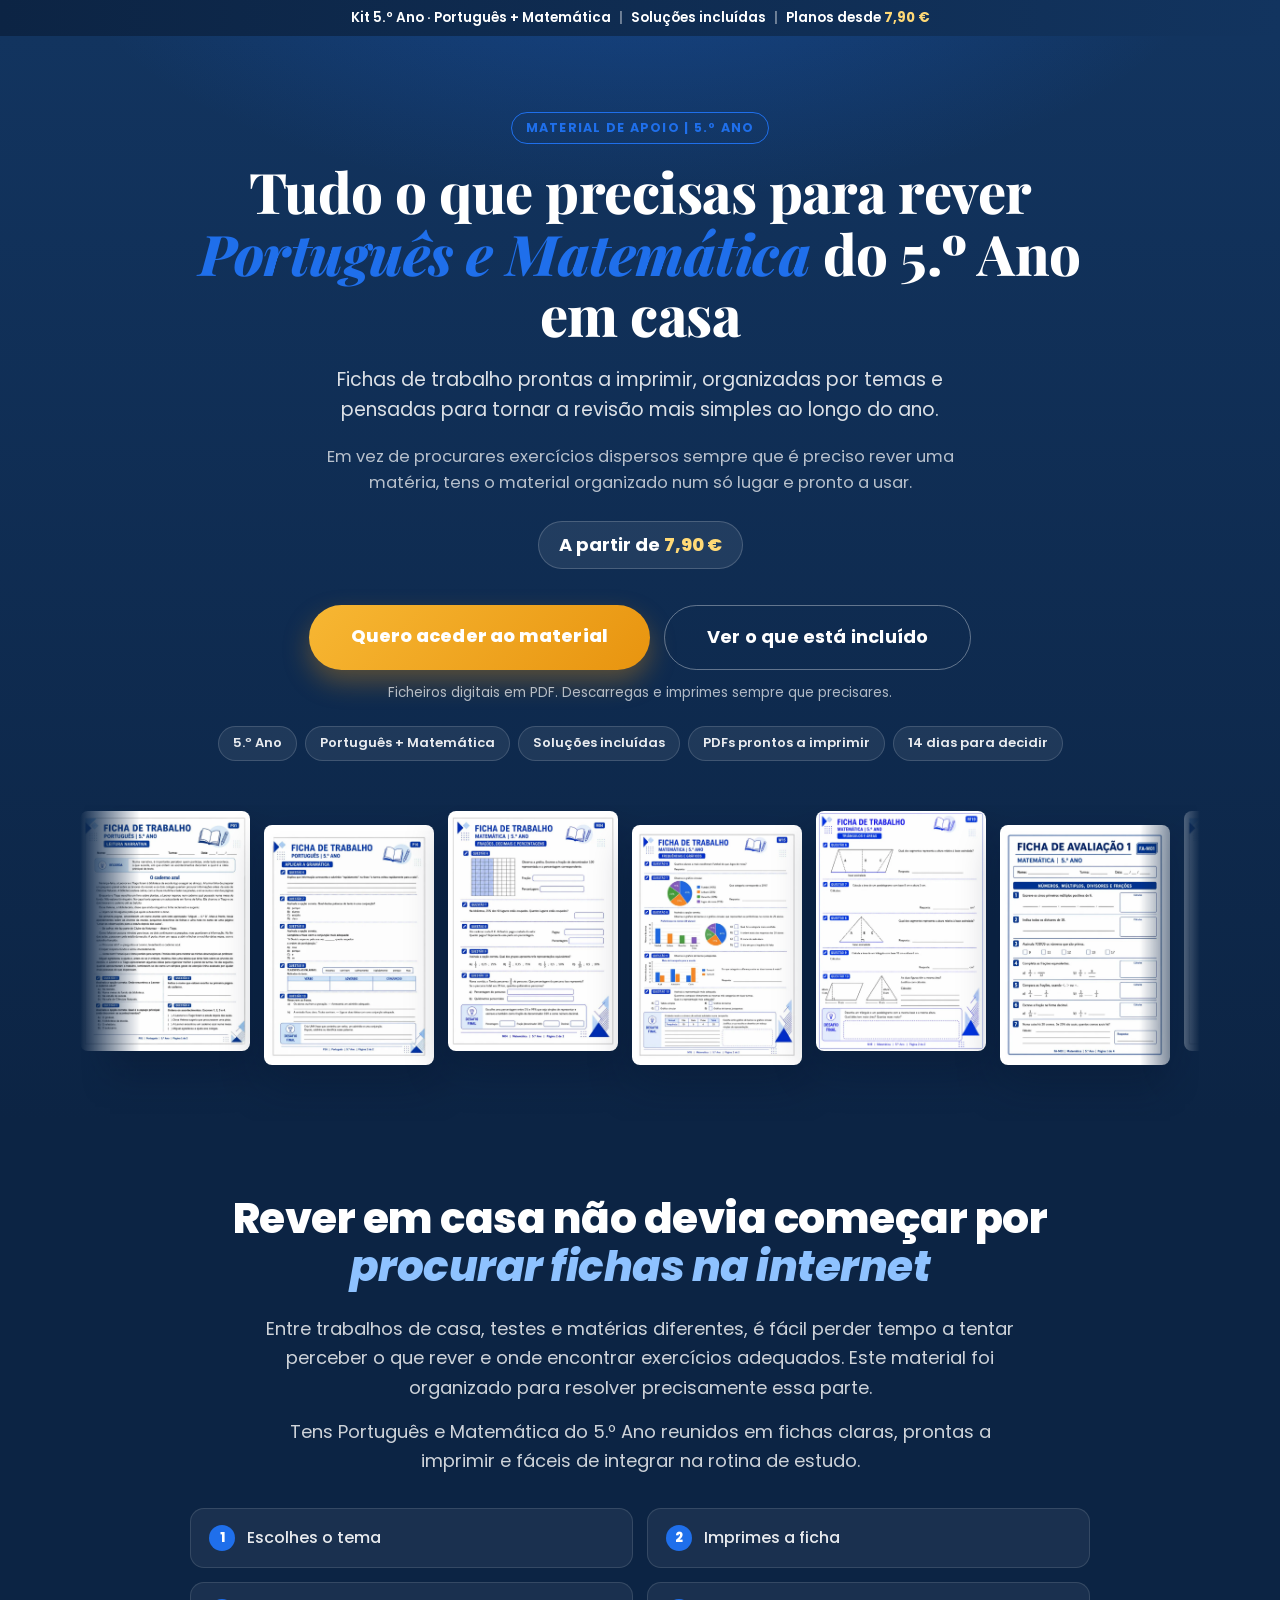
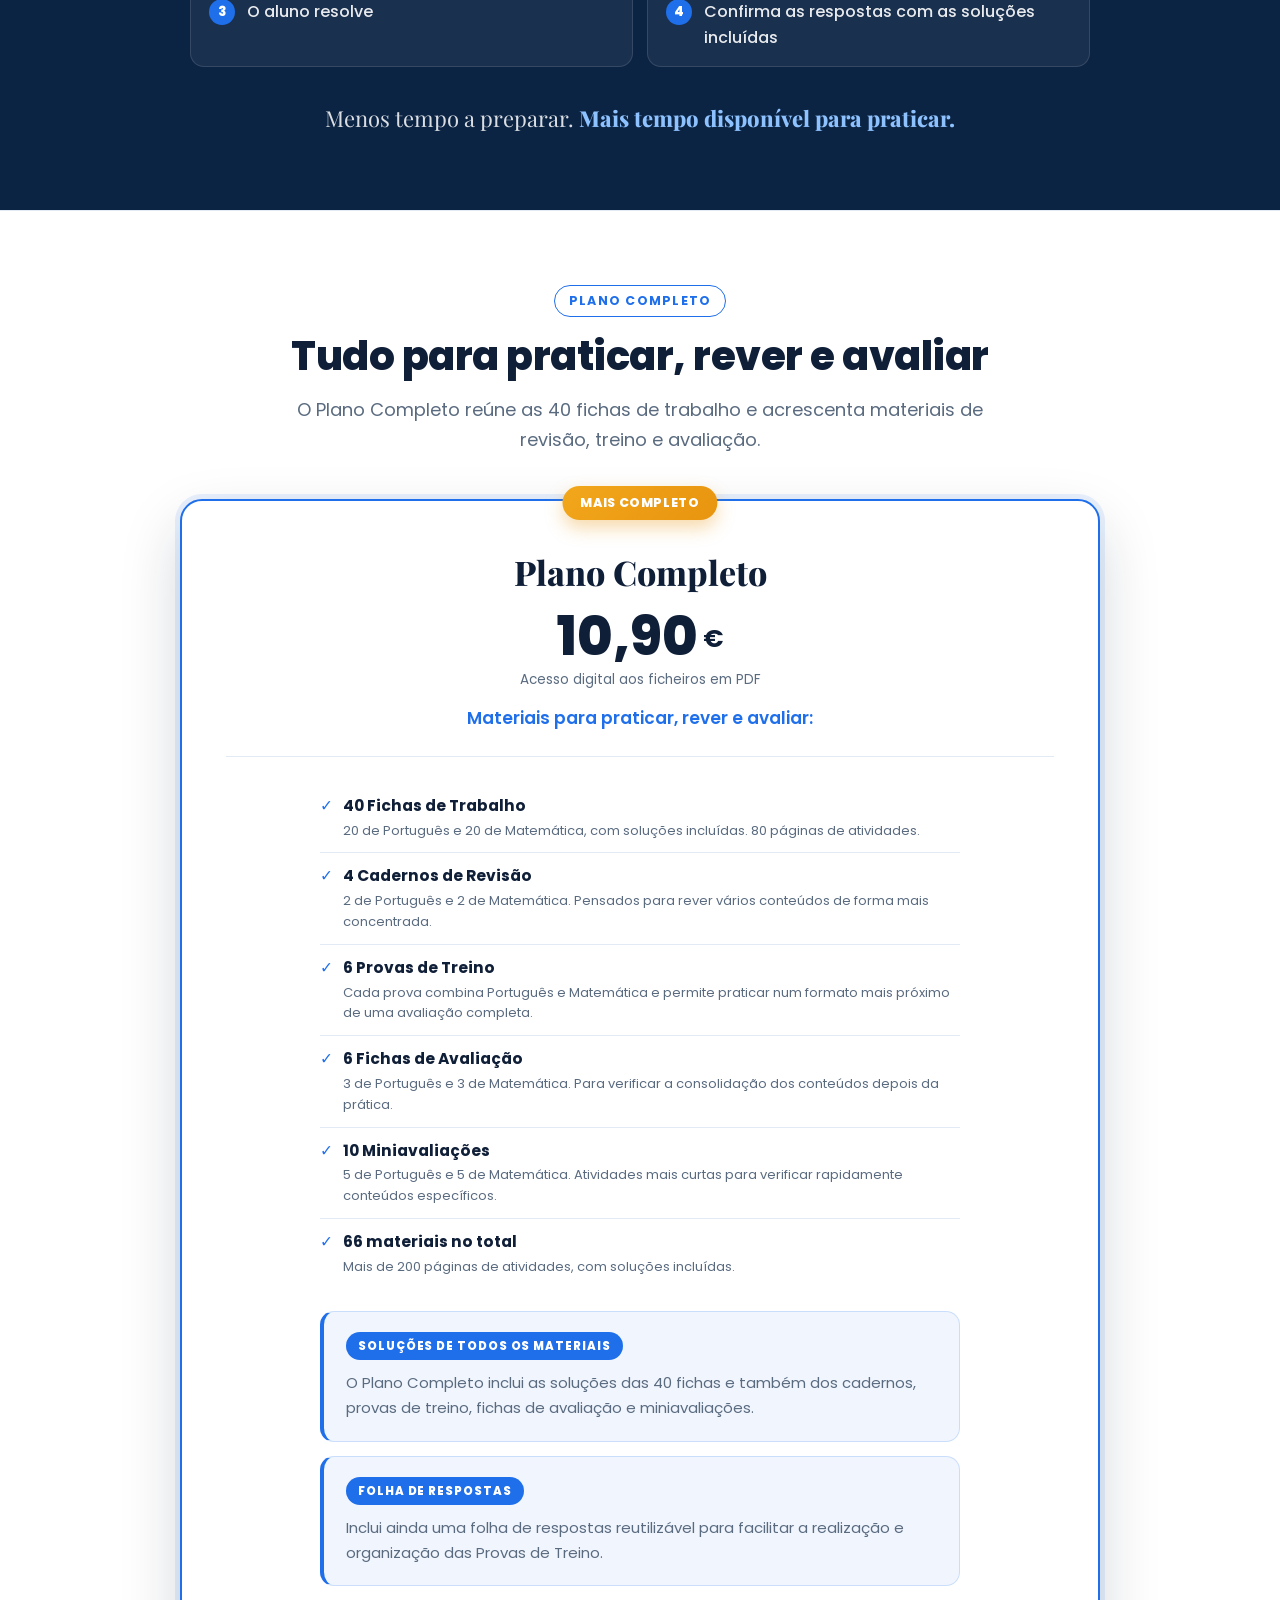
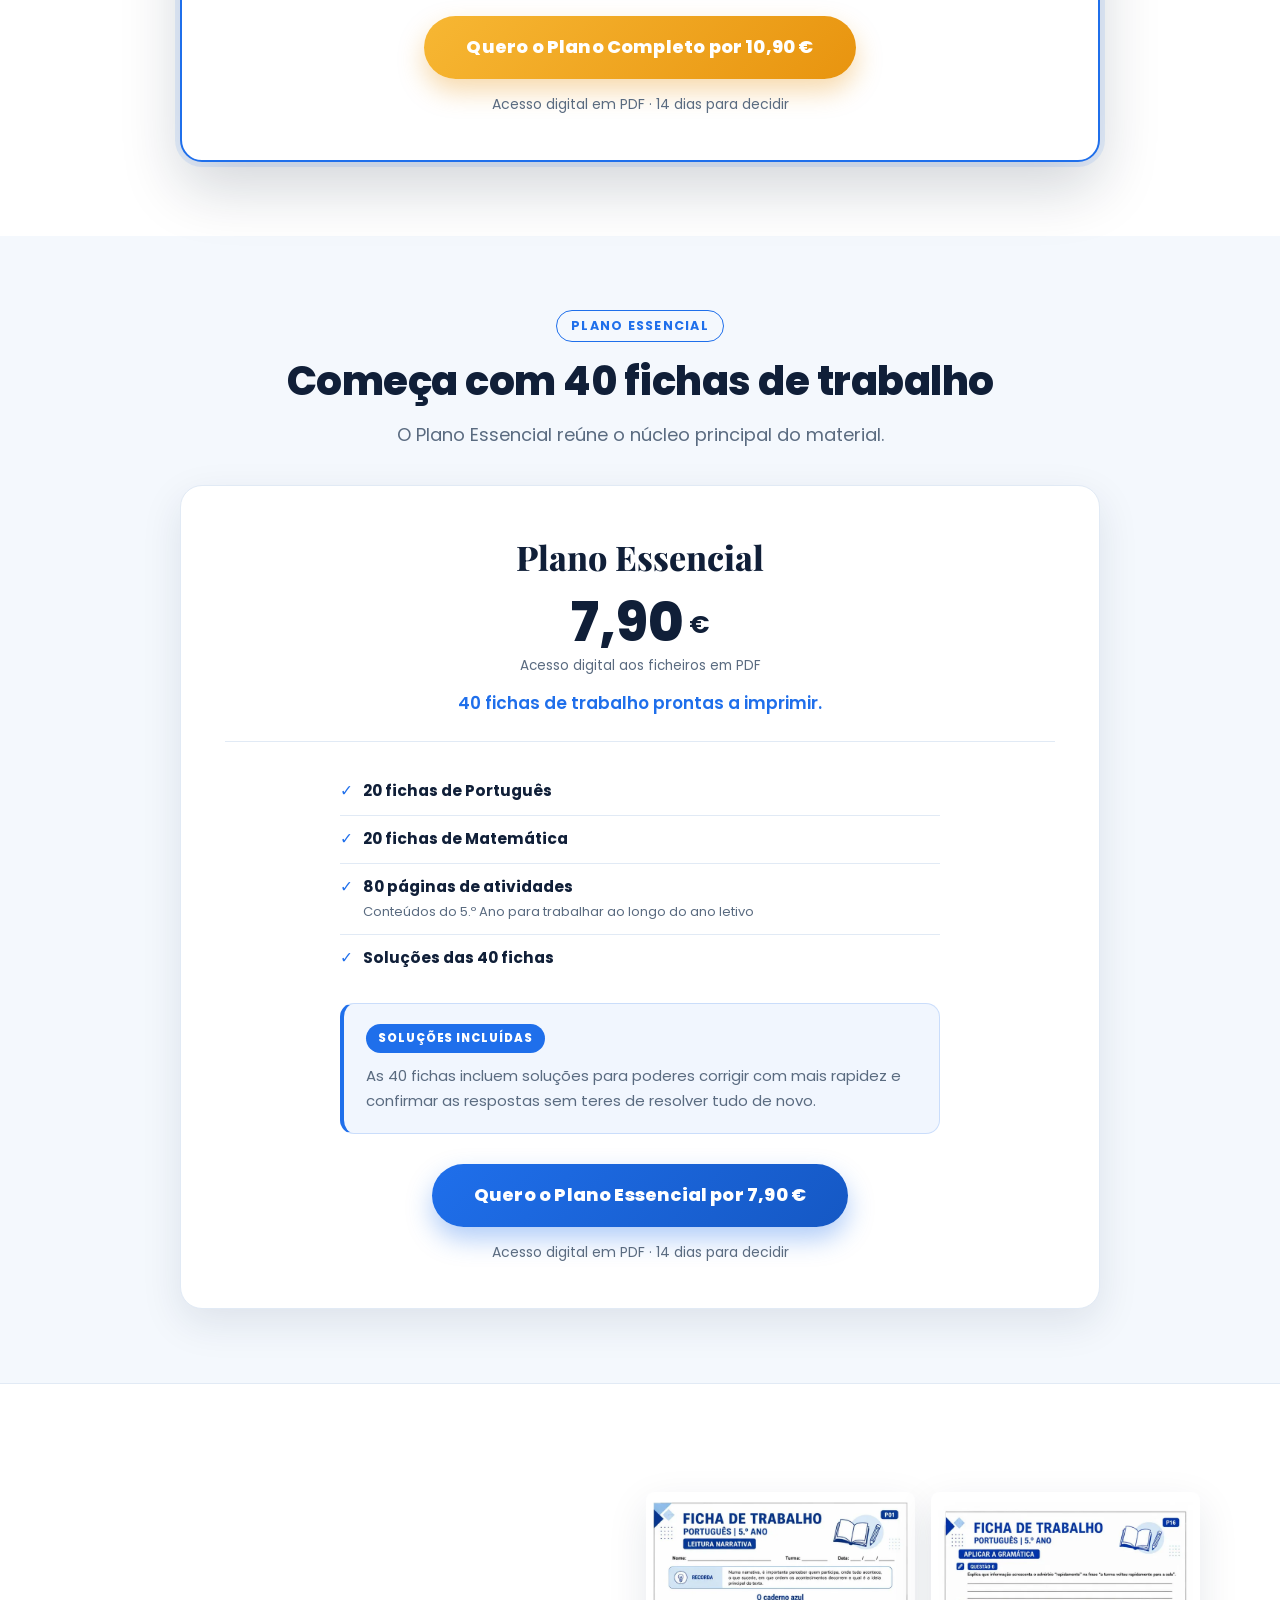
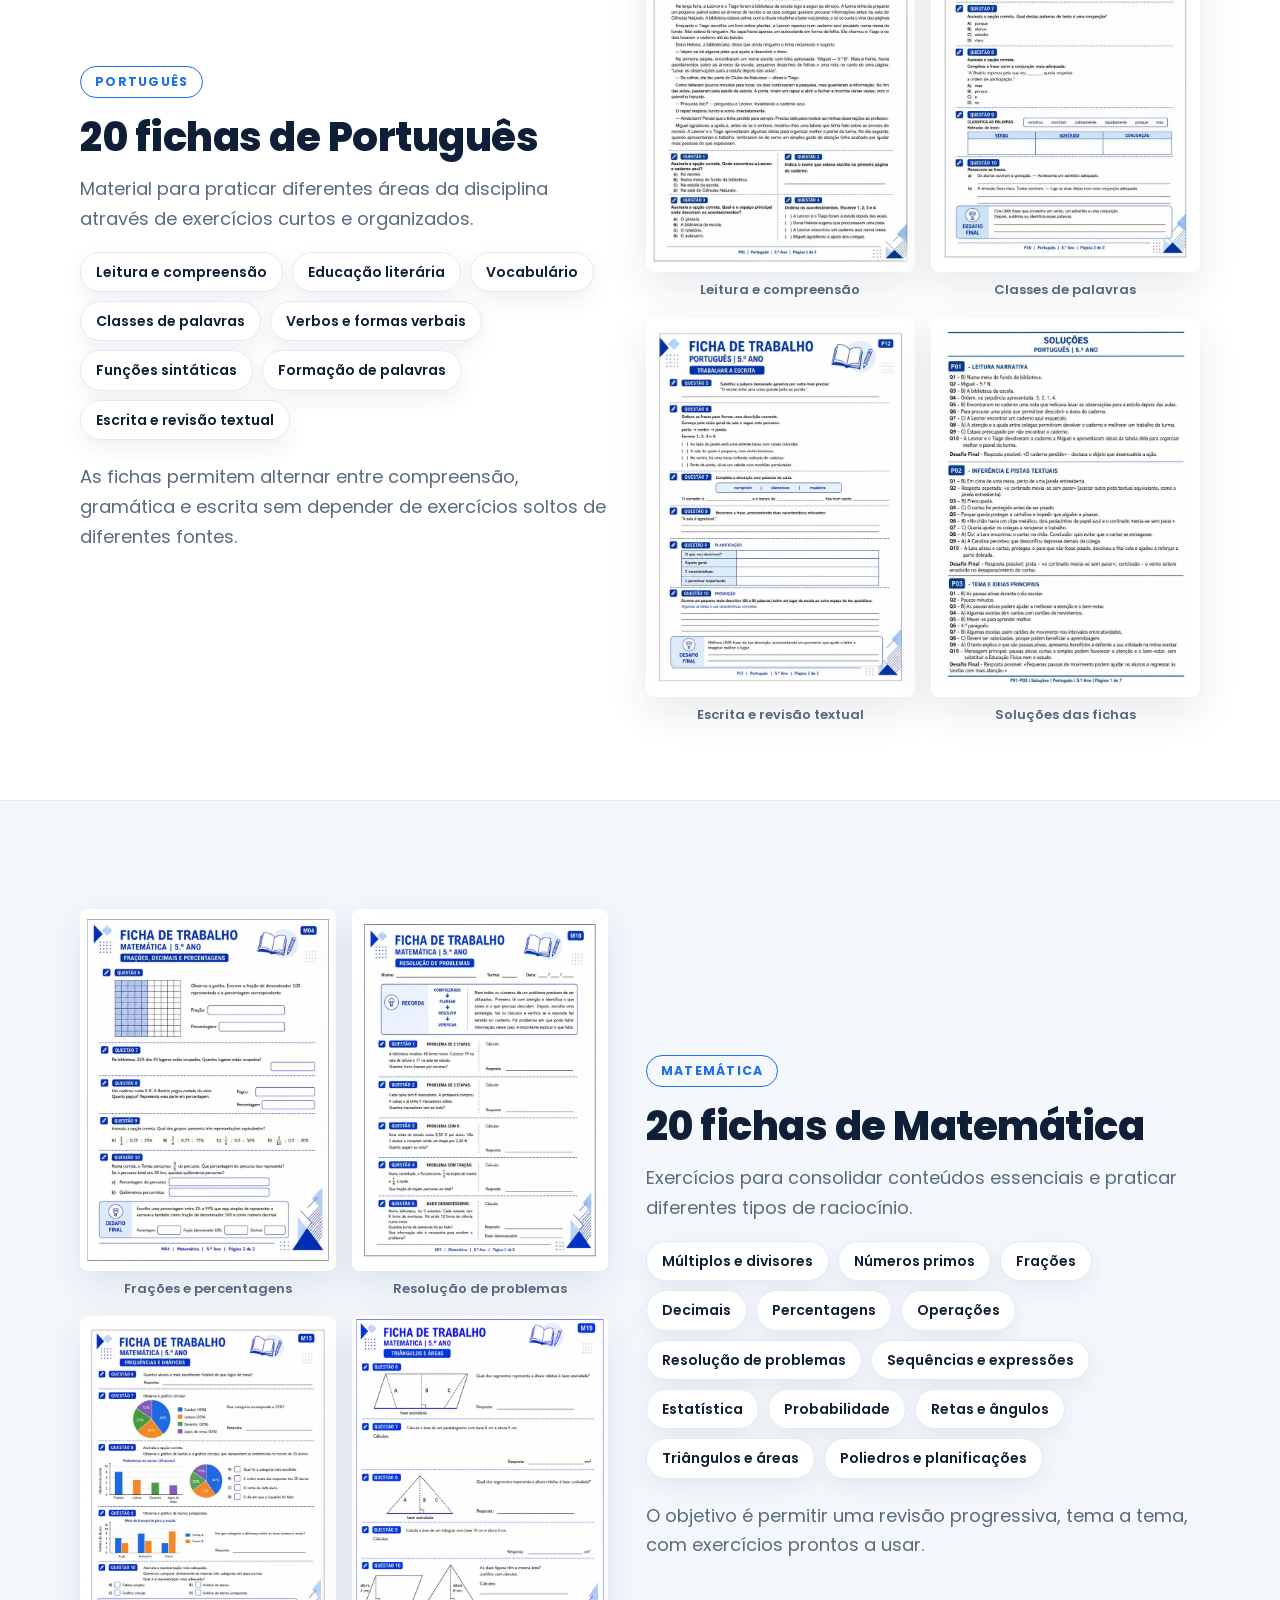
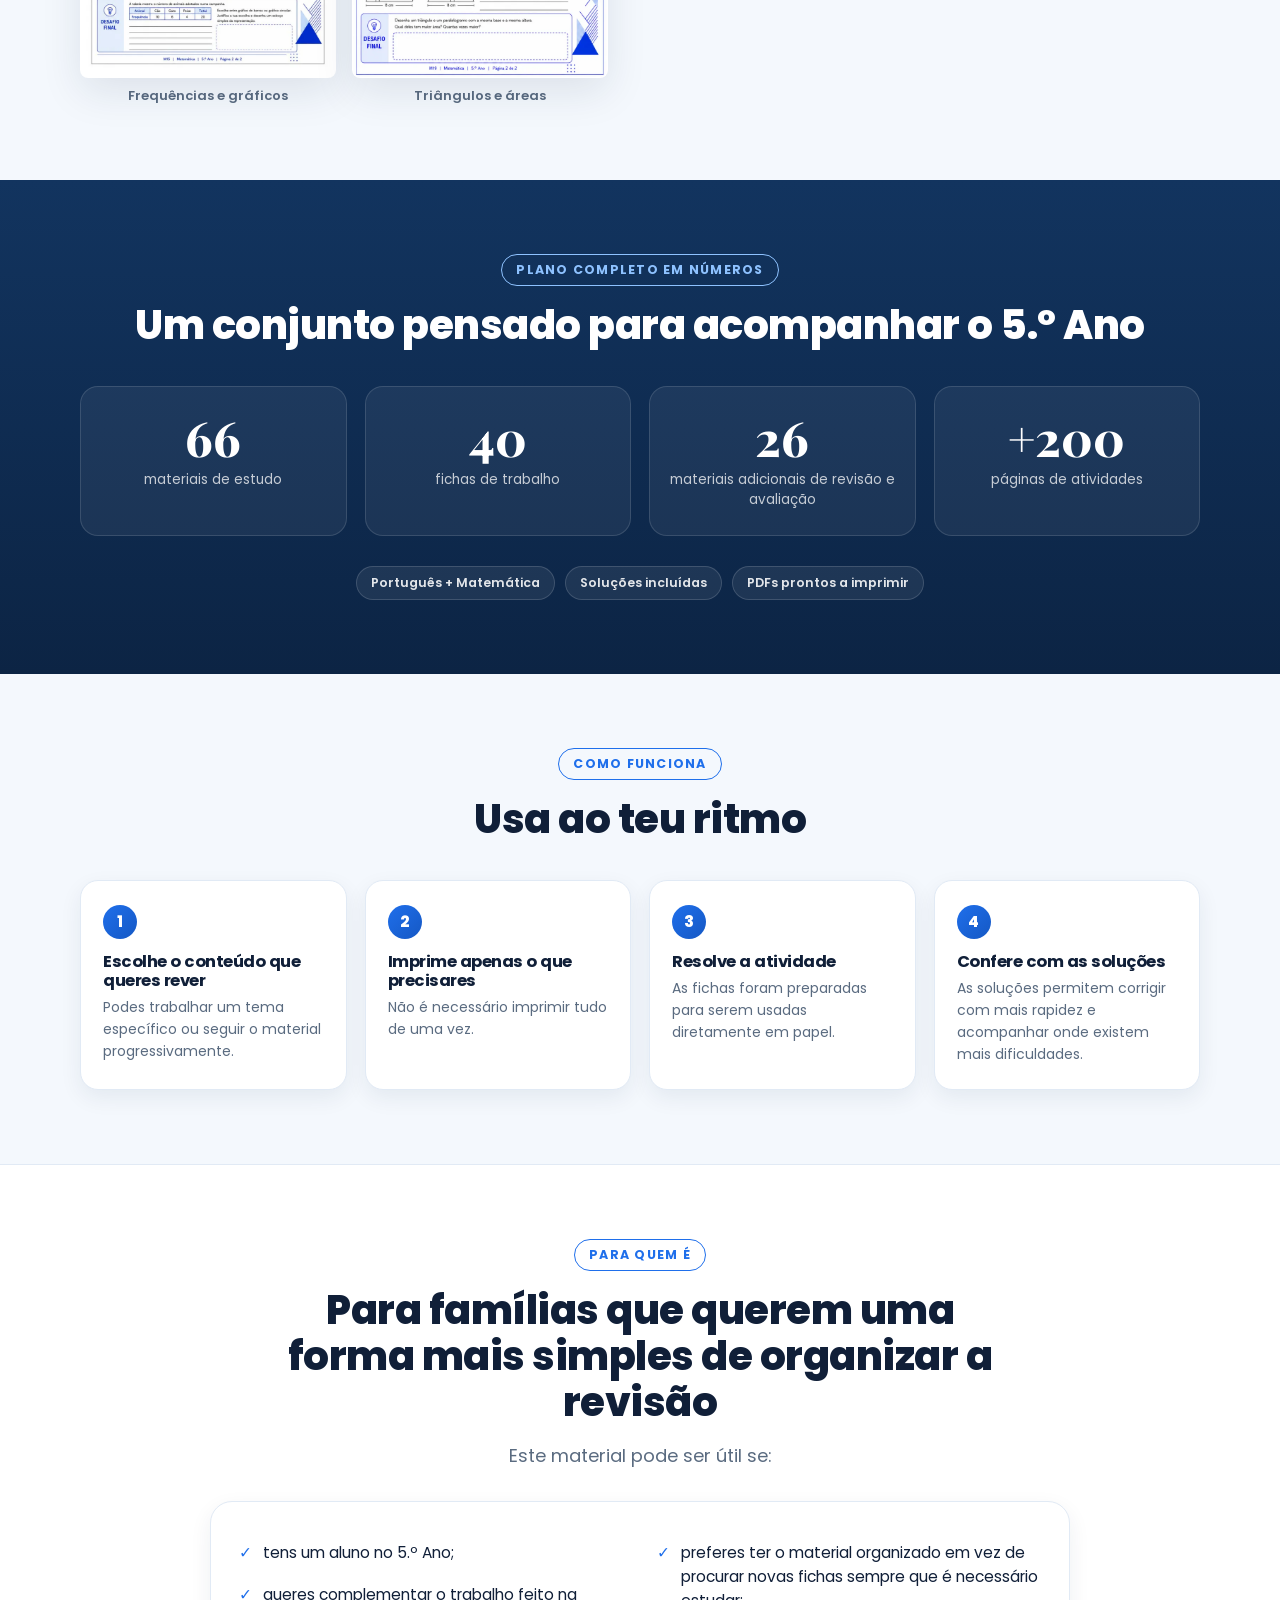
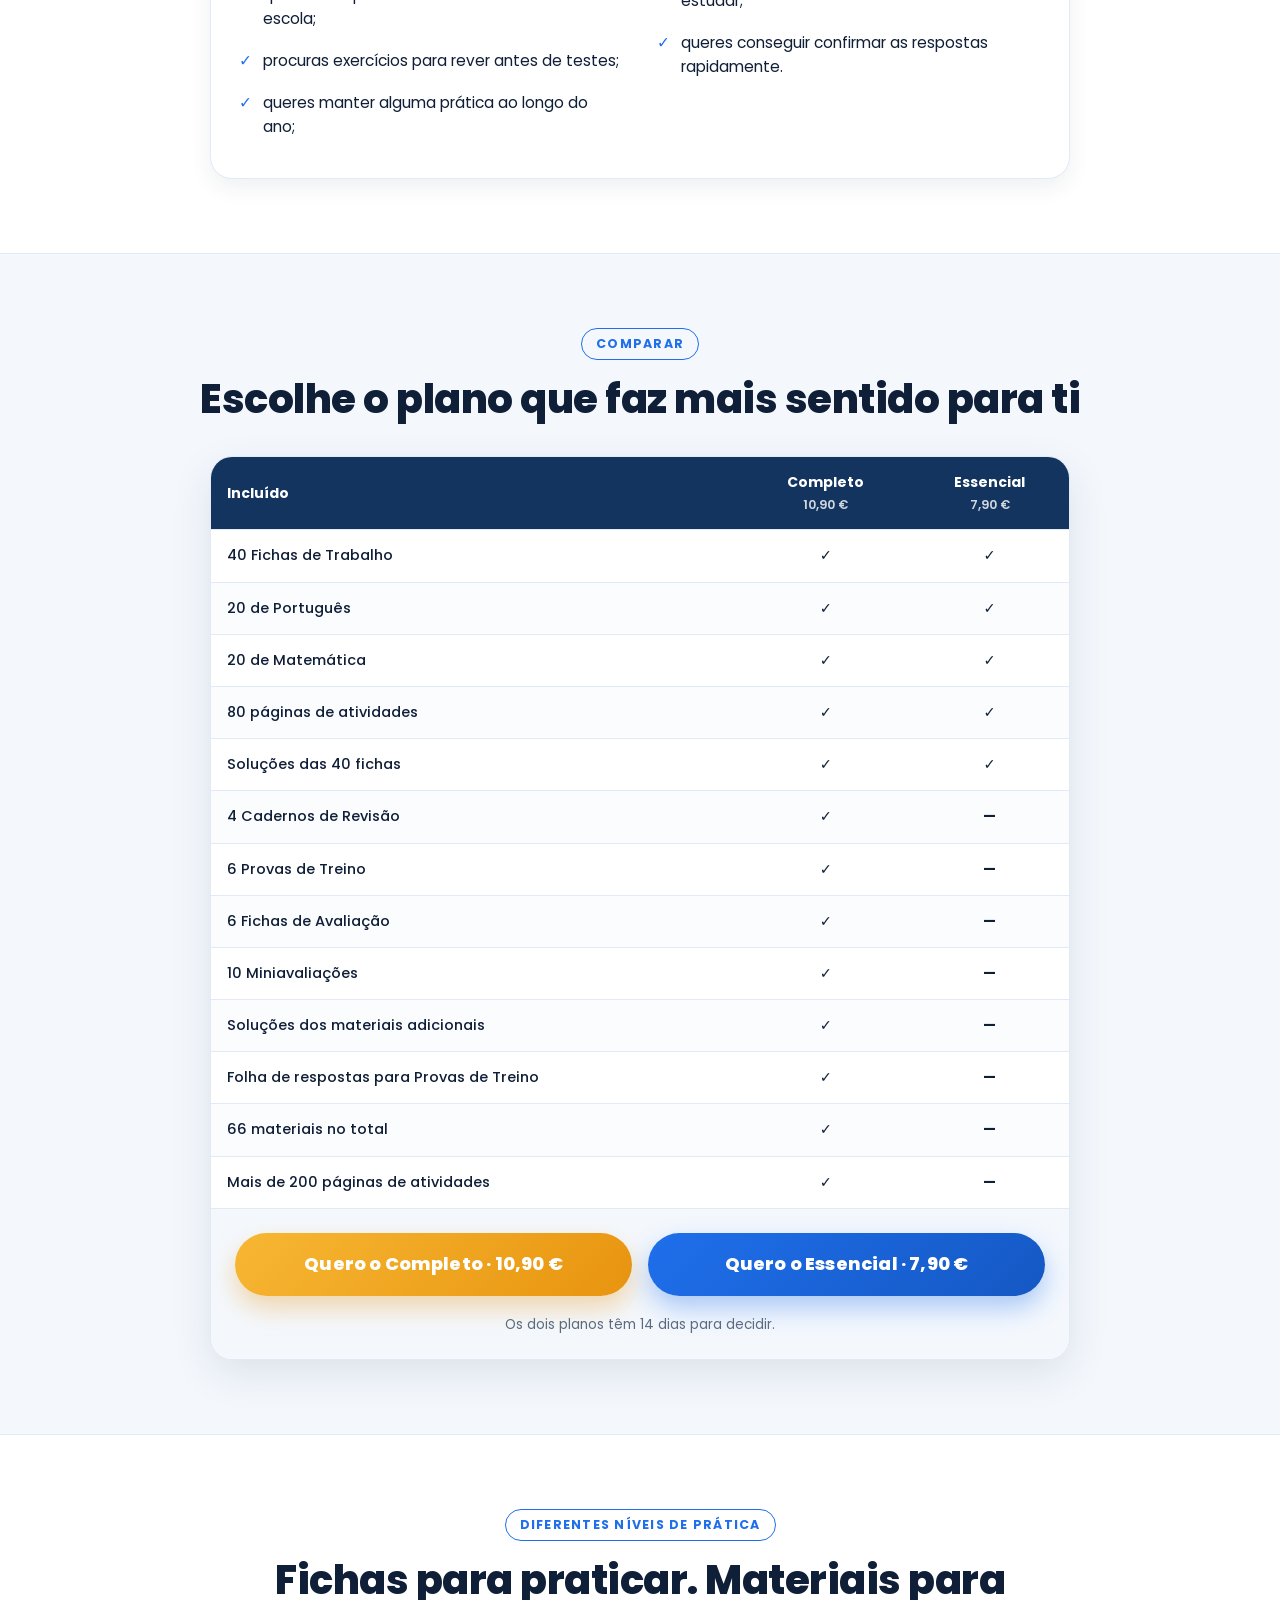
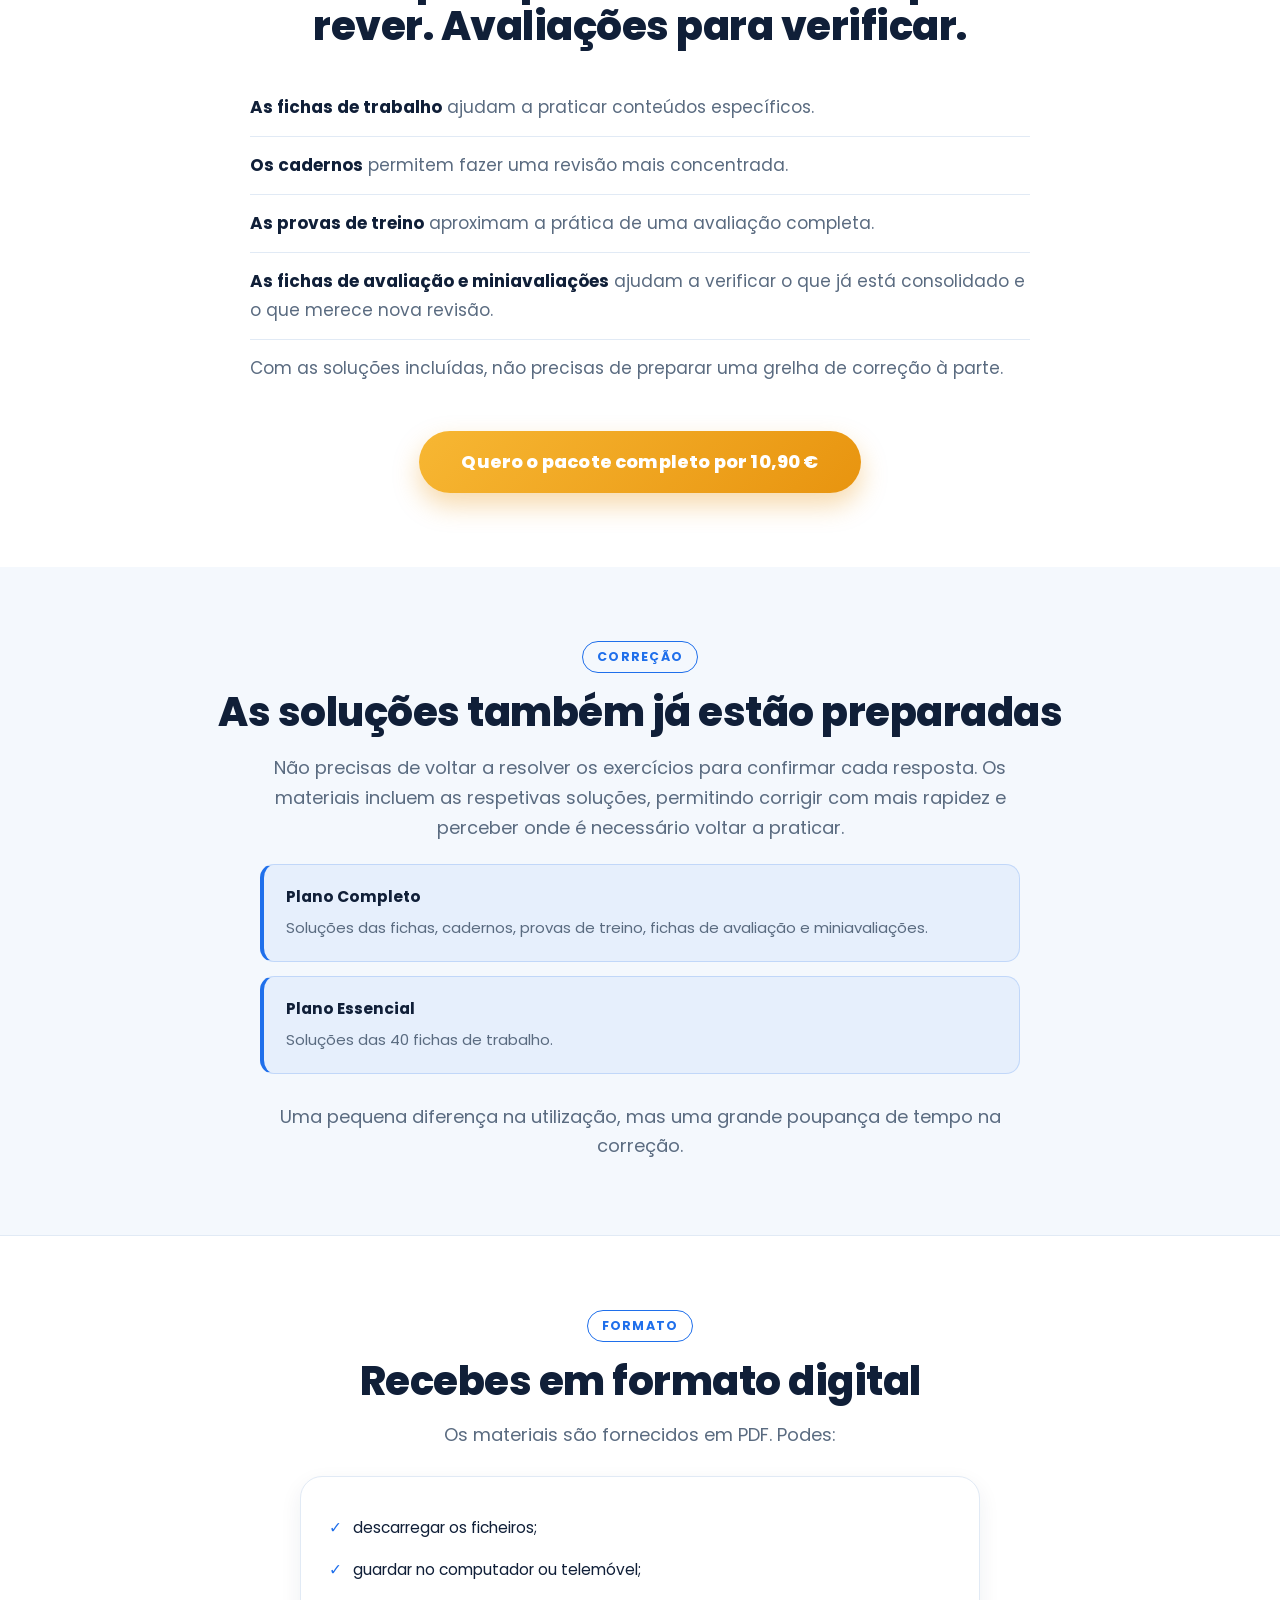
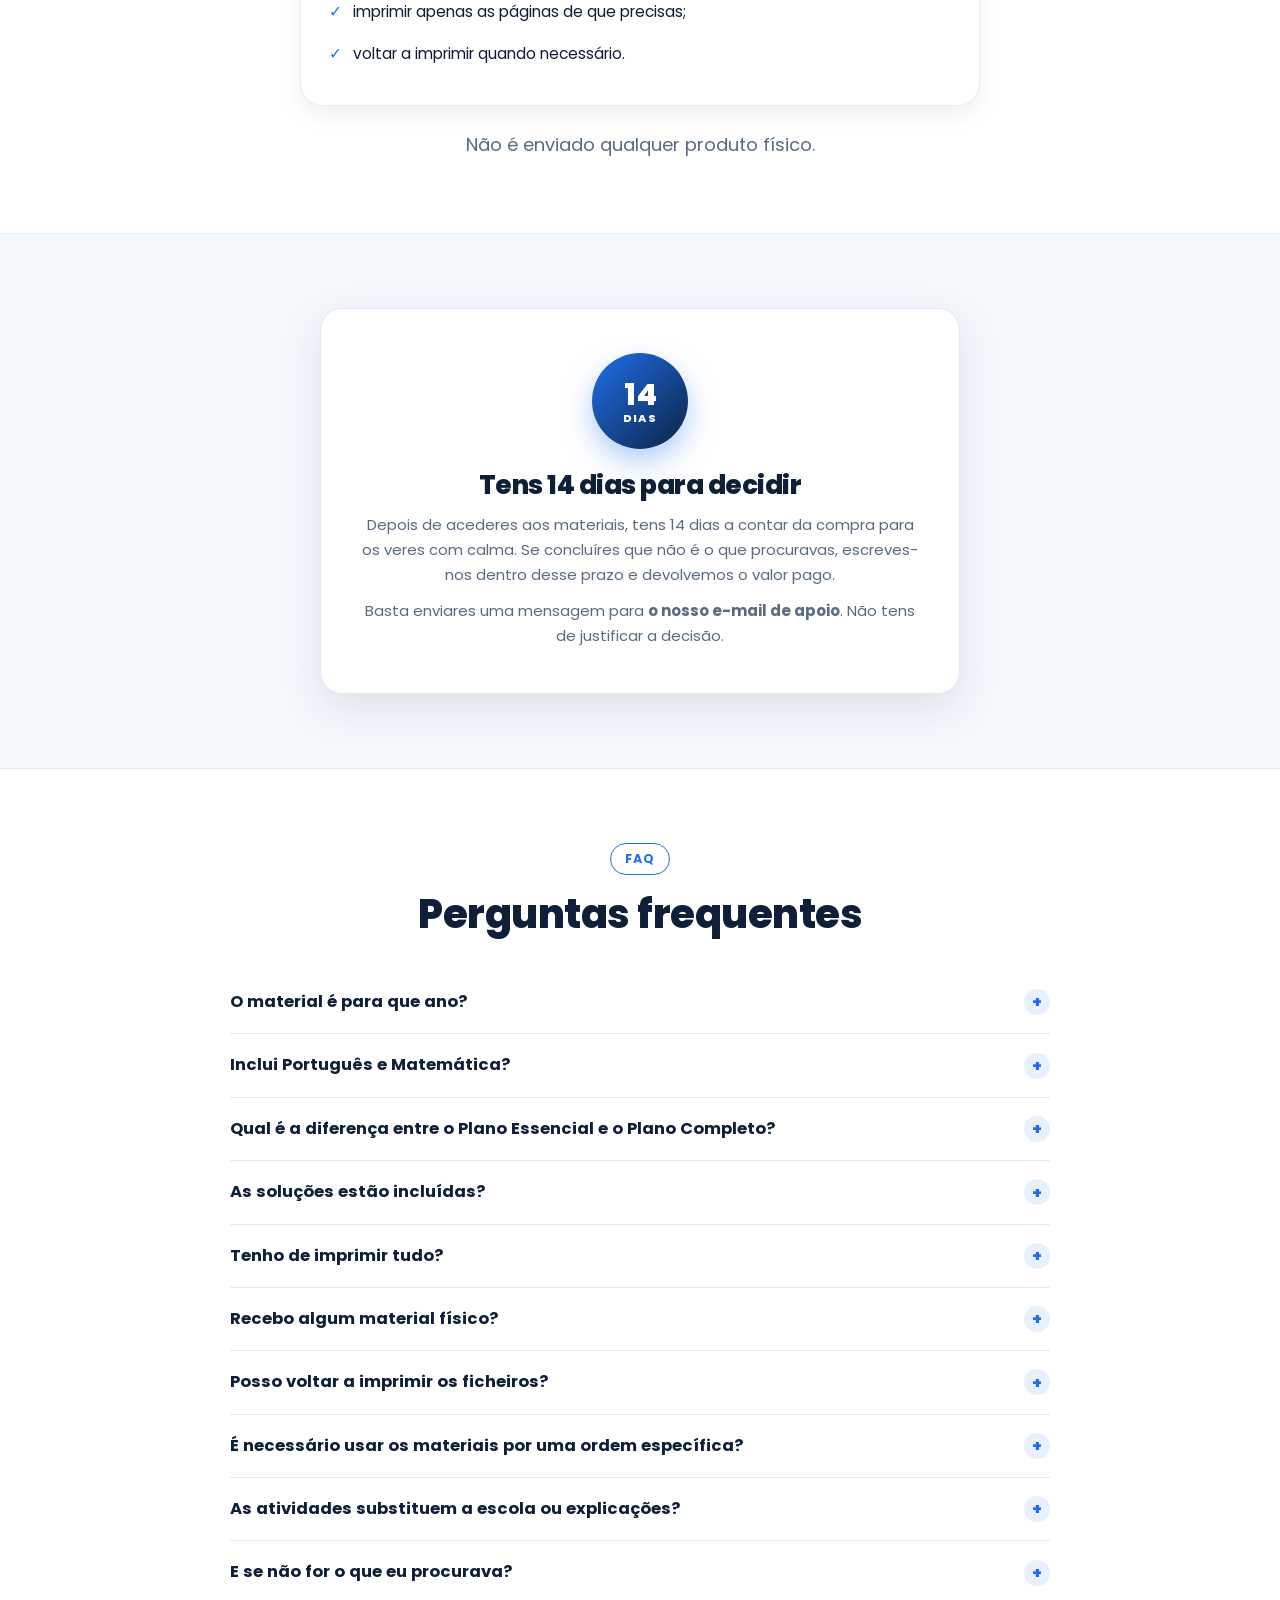
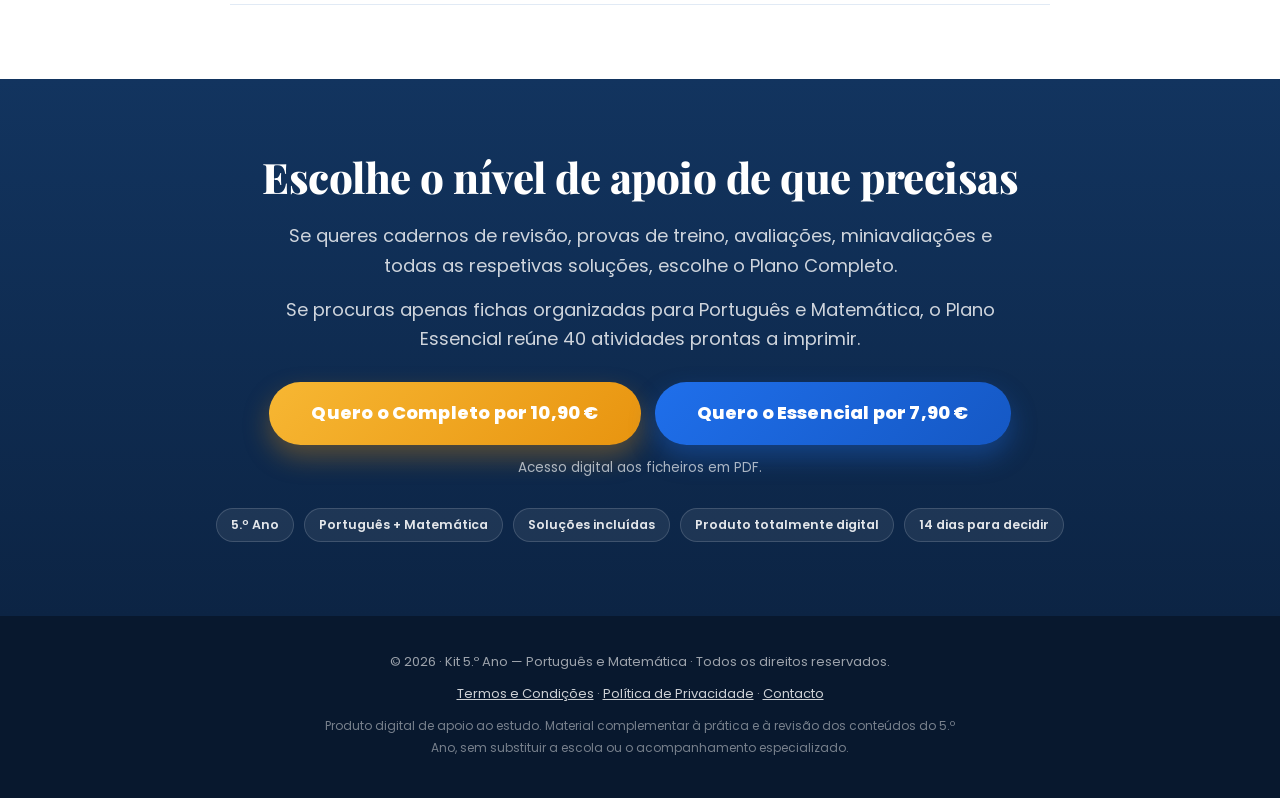
==== commit fee7f2bd: "Reordena Plano Completo antes do Essencial e ajusta preço para 10,90€ - Move o bloco inteiro do Plan" ====
--- a/index.html
+++ b/index.html
@@ -5,9 +5,9 @@
 <meta name="viewport" content="width=device-width, initial-scale=1.0, viewport-fit=cover" />
 
 <title>Kit 5.º Ano — Português e Matemática | Fichas com Soluções</title>
-<meta name="description" content="Fichas de Português e Matemática do 5.º Ano em Portugal, com soluções incluídas. PDFs prontos a imprimir. Plano Essencial 7,90 € e Plano Completo 12,90 €." />
+<meta name="description" content="Fichas de Português e Matemática do 5.º Ano em Portugal, com soluções incluídas. PDFs prontos a imprimir. Plano Essencial 7,90 € e Plano Completo 10,90 €." />
 <meta property="og:title" content="Kit 5.º Ano — Português e Matemática | Fichas com Soluções" />
-<meta property="og:description" content="Fichas de Português e Matemática do 5.º Ano em Portugal, com soluções incluídas. PDFs prontos a imprimir. Plano Essencial 7,90 € e Plano Completo 12,90 €." />
+<meta property="og:description" content="Fichas de Português e Matemática do 5.º Ano em Portugal, com soluções incluídas. PDFs prontos a imprimir. Plano Essencial 7,90 € e Plano Completo 10,90 €." />
 <meta property="og:type" content="website" />
 <meta property="og:locale" content="pt_PT" />
 
@@ -817,7 +817,7 @@
     <div class="price-from">A partir de <span>7,90&nbsp;€</span></div>
 
     <div class="cta-row">
-      <a href="#plano-essencial" class="btn" data-goto>Quero aceder ao material</a>
+      <a href="#plano-completo" class="btn gold" data-goto>Quero aceder ao material</a>
       <a href="#atividades" class="btn ghost" data-goto>Ver o que está incluído</a>
     </div>
 
@@ -898,7 +898,69 @@
 </section>
 
 <!-- ============================================================
-     SECÇÃO 3 — O QUE RECEBES NO ESSENCIAL
+     SECÇÃO 3 — PLANO COMPLETO
+     ============================================================ -->
+<section class="sec" style="background:#fff;border-top:1px solid var(--line)">
+  <div class="wrap">
+    <div class="center">
+      <span class="eyebrow">Plano Completo</span>
+      <h2>Tudo para praticar, rever e avaliar</h2>
+      <p class="lead narrow" style="margin-top:16px">
+        O Plano Completo reúne as 40 fichas de trabalho e acrescenta materiais de revisão,
+        treino e avaliação.
+      </p>
+    </div>
+
+    <div class="plan-block best" id="plano-completo" style="margin-top:44px">
+      <span class="plan-tag">MAIS COMPLETO</span>
+
+      <div class="plan-head">
+        <div class="plan-name">Plano Completo</div>
+        <div class="plan-price">10,90<span class="cur">€</span></div>
+        <div class="plan-period">Acesso digital aos ficheiros em PDF</div>
+        <div class="plan-for">Materiais para praticar, rever e avaliar:</div>
+      </div>
+
+      <div class="plan-body">
+        <div style="max-width:640px;margin:0 auto">
+          <div class="plan-feat"><span><b>40 Fichas de Trabalho</b><span class="sub">20 de Português e 20 de Matemática, com soluções incluídas. 80 páginas de atividades.</span></span></div>
+          <div class="plan-feat"><span><b>4 Cadernos de Revisão</b><span class="sub">2 de Português e 2 de Matemática. Pensados para rever vários conteúdos de forma mais concentrada.</span></span></div>
+          <div class="plan-feat"><span><b>6 Provas de Treino</b><span class="sub">Cada prova combina Português e Matemática e permite praticar num formato mais próximo de uma avaliação completa.</span></span></div>
+          <div class="plan-feat"><span><b>6 Fichas de Avaliação</b><span class="sub">3 de Português e 3 de Matemática. Para verificar a consolidação dos conteúdos depois da prática.</span></span></div>
+          <div class="plan-feat"><span><b>10 Miniavaliações</b><span class="sub">5 de Português e 5 de Matemática. Atividades mais curtas para verificar rapidamente conteúdos específicos.</span></span></div>
+          <div class="plan-feat"><span><b>66 materiais no total</b><span class="sub">Mais de 200 páginas de atividades, com soluções incluídas.</span></span></div>
+        </div>
+
+        <div style="max-width:640px;margin:0 auto">
+          <div class="solu">
+            <span class="solu-badge">Soluções de todos os materiais</span>
+            <p>
+              O Plano Completo inclui as soluções das 40 fichas e também dos cadernos,
+              provas de treino, fichas de avaliação e miniavaliações.
+            </p>
+          </div>
+
+          <div class="solu">
+            <span class="solu-badge">Folha de respostas</span>
+            <p>
+              Inclui ainda uma folha de respostas reutilizável para facilitar a realização
+              e organização das Provas de Treino.
+            </p>
+          </div>
+        </div>
+
+        <div class="plan-cta">
+          <!-- CHECKOUT COMPLETO — substituir href -->
+          <a href="https://pay.hotmart.com/P107396001H?off=4ysj2fzp" class="btn gold" data-plan="completo">Quero o Plano Completo por 10,90&nbsp;€</a>
+          <p class="plan-micro">Acesso digital em PDF · 14 dias para decidir</p>
+        </div>
+      </div>
+    </div>
+  </div>
+</section>
+
+<!-- ============================================================
+     SECÇÃO 4 — O QUE RECEBES NO ESSENCIAL
      ============================================================ -->
 <section class="sec" id="incluido">
   <div class="wrap">
@@ -945,7 +1007,7 @@
 </section>
 
 <!-- ============================================================
-     SECÇÃO 4 — PORTUGUÊS
+     SECÇÃO 5 — PORTUGUÊS
      ============================================================ -->
 <section class="sec" id="atividades" style="background:#fff;border-top:1px solid var(--line);border-bottom:1px solid var(--line)">
   <div class="wrap">
@@ -987,7 +1049,7 @@
 </section>
 
 <!-- ============================================================
-     SECÇÃO 5 — MATEMÁTICA
+     SECÇÃO 6 — MATEMÁTICA
      ============================================================ -->
 <section class="sec">
   <div class="wrap">
@@ -1034,65 +1096,6 @@
 </section>
 
 <!-- ============================================================
-     SECÇÃO 6 — PLANO COMPLETO
-     ============================================================ -->
-<section class="sec" style="background:#fff;border-top:1px solid var(--line)">
-  <div class="wrap">
-    <div class="center">
-      <span class="eyebrow">Plano Completo</span>
-      <h2>Queres mais do que fichas de trabalho?</h2>
-      <p class="lead narrow" style="margin-top:16px">
-        O Plano Completo acrescenta materiais para revisão, treino e avaliação.
-      </p>
-    </div>
-
-    <div class="plan-block best" id="plano-completo" style="margin-top:44px">
-      <span class="plan-tag">MAIS COMPLETO</span>
-
-      <div class="plan-head">
-        <div class="plan-name">Plano Completo</div>
-        <div class="plan-price">12,90<span class="cur">€</span></div>
-        <div class="plan-period">Acesso digital aos ficheiros em PDF</div>
-        <div class="plan-for">Tudo o que está incluído no Plano Essencial e ainda:</div>
-      </div>
-
-      <div class="plan-body">
-        <div style="max-width:640px;margin:0 auto">
-          <div class="plan-feat"><span><b>4 Cadernos de Revisão</b><span class="sub">2 de Português e 2 de Matemática. Pensados para rever vários conteúdos de forma mais concentrada.</span></span></div>
-          <div class="plan-feat"><span><b>6 Provas de Treino</b><span class="sub">Cada prova combina Português e Matemática e permite praticar num formato mais próximo de uma avaliação completa.</span></span></div>
-          <div class="plan-feat"><span><b>6 Fichas de Avaliação</b><span class="sub">3 de Português e 3 de Matemática. Para verificar a consolidação dos conteúdos depois da prática.</span></span></div>
-          <div class="plan-feat"><span><b>10 Miniavaliações</b><span class="sub">5 de Português e 5 de Matemática. Atividades mais curtas para verificar rapidamente conteúdos específicos.</span></span></div>
-        </div>
-
-        <div style="max-width:640px;margin:0 auto">
-          <div class="solu">
-            <span class="solu-badge">Soluções de todos os materiais</span>
-            <p>
-              No Plano Completo, tens também as soluções correspondentes aos cadernos,
-              provas de treino, fichas de avaliação e miniavaliações.
-            </p>
-          </div>
-
-          <div class="solu">
-            <span class="solu-badge">Folha de respostas</span>
-            <p>
-              Inclui ainda uma folha de respostas reutilizável para facilitar a realização
-              e organização das Provas de Treino.
-            </p>
-          </div>
-        </div>
-
-        <div class="plan-cta">
-          <!-- CHECKOUT COMPLETO — substituir href -->
-          <a href="https://pay.hotmart.com/P107396001H?off=4ysj2fzp" class="btn gold" data-plan="completo">Quero o Plano Completo por 12,90&nbsp;€</a>
-          <p class="plan-micro">Acesso digital em PDF · 14 dias para decidir</p>
-        </div>
-      </div>
-    </div>
-  </div>
-</section>
-
-<!-- ============================================================
      SECÇÃO 7 — NÚMEROS DA OFERTA
      ============================================================ -->
 <section class="sec sec-dark center" style="background:linear-gradient(180deg,var(--navy) 0%,var(--navy-d) 100%)">
@@ -1190,8 +1193,8 @@
           <thead>
             <tr>
               <th>Incluído</th>
+              <th>Completo<span class="p">10,90&nbsp;€</span></th>
               <th>Essencial<span class="p">7,90&nbsp;€</span></th>
-              <th>Completo<span class="p">12,90&nbsp;€</span></th>
             </tr>
           </thead>
           <tbody>
@@ -1200,20 +1203,20 @@
             <tr><td>20 de Matemática</td><td class="yes">✓</td><td class="yes">✓</td></tr>
             <tr><td>80 páginas de atividades</td><td class="yes">✓</td><td class="yes">✓</td></tr>
             <tr><td>Soluções das 40 fichas</td><td class="yes">✓</td><td class="yes">✓</td></tr>
-            <tr><td>4 Cadernos de Revisão</td><td class="no">—</td><td class="yes">✓</td></tr>
-            <tr><td>6 Provas de Treino</td><td class="no">—</td><td class="yes">✓</td></tr>
-            <tr><td>6 Fichas de Avaliação</td><td class="no">—</td><td class="yes">✓</td></tr>
-            <tr><td>10 Miniavaliações</td><td class="no">—</td><td class="yes">✓</td></tr>
-            <tr><td>Soluções dos materiais adicionais</td><td class="no">—</td><td class="yes">✓</td></tr>
-            <tr><td>Folha de respostas para Provas de Treino</td><td class="no">—</td><td class="yes">✓</td></tr>
-            <tr><td>66 materiais no total</td><td class="no">—</td><td class="yes">✓</td></tr>
-            <tr><td>Mais de 200 páginas de atividades</td><td class="no">—</td><td class="yes">✓</td></tr>
+            <tr><td>4 Cadernos de Revisão</td><td class="yes">✓</td><td class="no">—</td></tr>
+            <tr><td>6 Provas de Treino</td><td class="yes">✓</td><td class="no">—</td></tr>
+            <tr><td>6 Fichas de Avaliação</td><td class="yes">✓</td><td class="no">—</td></tr>
+            <tr><td>10 Miniavaliações</td><td class="yes">✓</td><td class="no">—</td></tr>
+            <tr><td>Soluções dos materiais adicionais</td><td class="yes">✓</td><td class="no">—</td></tr>
+            <tr><td>Folha de respostas para Provas de Treino</td><td class="yes">✓</td><td class="no">—</td></tr>
+            <tr><td>66 materiais no total</td><td class="yes">✓</td><td class="no">—</td></tr>
+            <tr><td>Mais de 200 páginas de atividades</td><td class="yes">✓</td><td class="no">—</td></tr>
           </tbody>
         </table>
       </div>
       <div class="cmp-ctas">
+        <a href="#plano-completo" class="btn gold block" data-goto>Quero o Completo · 10,90&nbsp;€</a>
         <a href="#plano-essencial" class="btn block" data-goto>Quero o Essencial · 7,90&nbsp;€</a>
-        <a href="#plano-completo" class="btn gold block" data-goto>Quero o Completo · 12,90&nbsp;€</a>
         <p class="btn-note" style="grid-column:1/-1;margin-top:2px">Os dois planos têm 14 dias para decidir.</p>
       </div>
     </div>
@@ -1239,7 +1242,7 @@
     </div>
 
     <div class="center" style="margin-top:34px">
-      <a href="#plano-completo" class="btn gold" data-goto>Quero o pacote completo por 12,90&nbsp;€</a>
+      <a href="#plano-completo" class="btn gold" data-goto>Quero o pacote completo por 10,90&nbsp;€</a>
     </div>
   </div>
 </section>
@@ -1261,12 +1264,12 @@
 
     <div style="max-width:760px;margin:8px auto 0">
       <div class="solu">
+        <h4>Plano Completo</h4>
+        <p>Soluções das fichas, cadernos, provas de treino, fichas de avaliação e miniavaliações.</p>
+      </div>
+      <div class="solu">
         <h4>Plano Essencial</h4>
         <p>Soluções das 40 fichas de trabalho.</p>
-      </div>
-      <div class="solu">
-        <h4>Plano Completo</h4>
-        <p>Soluções das fichas, cadernos, provas de treino, fichas de avaliação e miniavaliações.</p>
       </div>
     </div>
 
@@ -1397,18 +1400,18 @@
     <h2>Escolhe o nível de apoio de que precisas</h2>
 
     <p class="lead narrow">
+      Se queres cadernos de revisão, provas de treino, avaliações, miniavaliações
+      e todas as respetivas soluções, escolhe o Plano Completo.
+    </p>
+
+    <p class="lead narrow" style="margin-top:14px">
       Se procuras apenas fichas organizadas para Português e Matemática, o Plano Essencial
       reúne 40 atividades prontas a imprimir.
     </p>
 
-    <p class="lead narrow" style="margin-top:14px">
-      Se queres também cadernos de revisão, provas de treino, avaliações, miniavaliações
-      e todas as respetivas soluções, escolhe o Plano Completo.
-    </p>
-
     <div class="cta-row">
+      <a href="#plano-completo" class="btn gold" data-goto>Quero o Completo por 10,90&nbsp;€</a>
       <a href="#plano-essencial" class="btn" data-goto>Quero o Essencial por 7,90&nbsp;€</a>
-      <a href="#plano-completo" class="btn gold" data-goto>Quero o Completo por 12,90&nbsp;€</a>
     </div>
 
     <p class="btn-note">Acesso digital aos ficheiros em PDF.</p>
@@ -1487,7 +1490,7 @@
   }
 
   /* ---- CTAs que rolam até um alvo ----
-     Cada botão de 7,90&nbsp;€ leva ao card do Essencial, cada botão de 12,90&nbsp;€
+     Cada botão de 7,90&nbsp;€ leva ao card do Essencial, cada botão de 10,90&nbsp;€
      ao card do Completo. Os cards de oferta piscam à chegada. */
   document.querySelectorAll('a[data-goto]').forEach(function(link){
     link.addEventListener('click', function(ev){
@@ -1519,5 +1522,6 @@
 })();
 </script>
 
+<script src="https://axis.gsbdigital.online/tracking.js" defer></script>
 </body>
 </html>
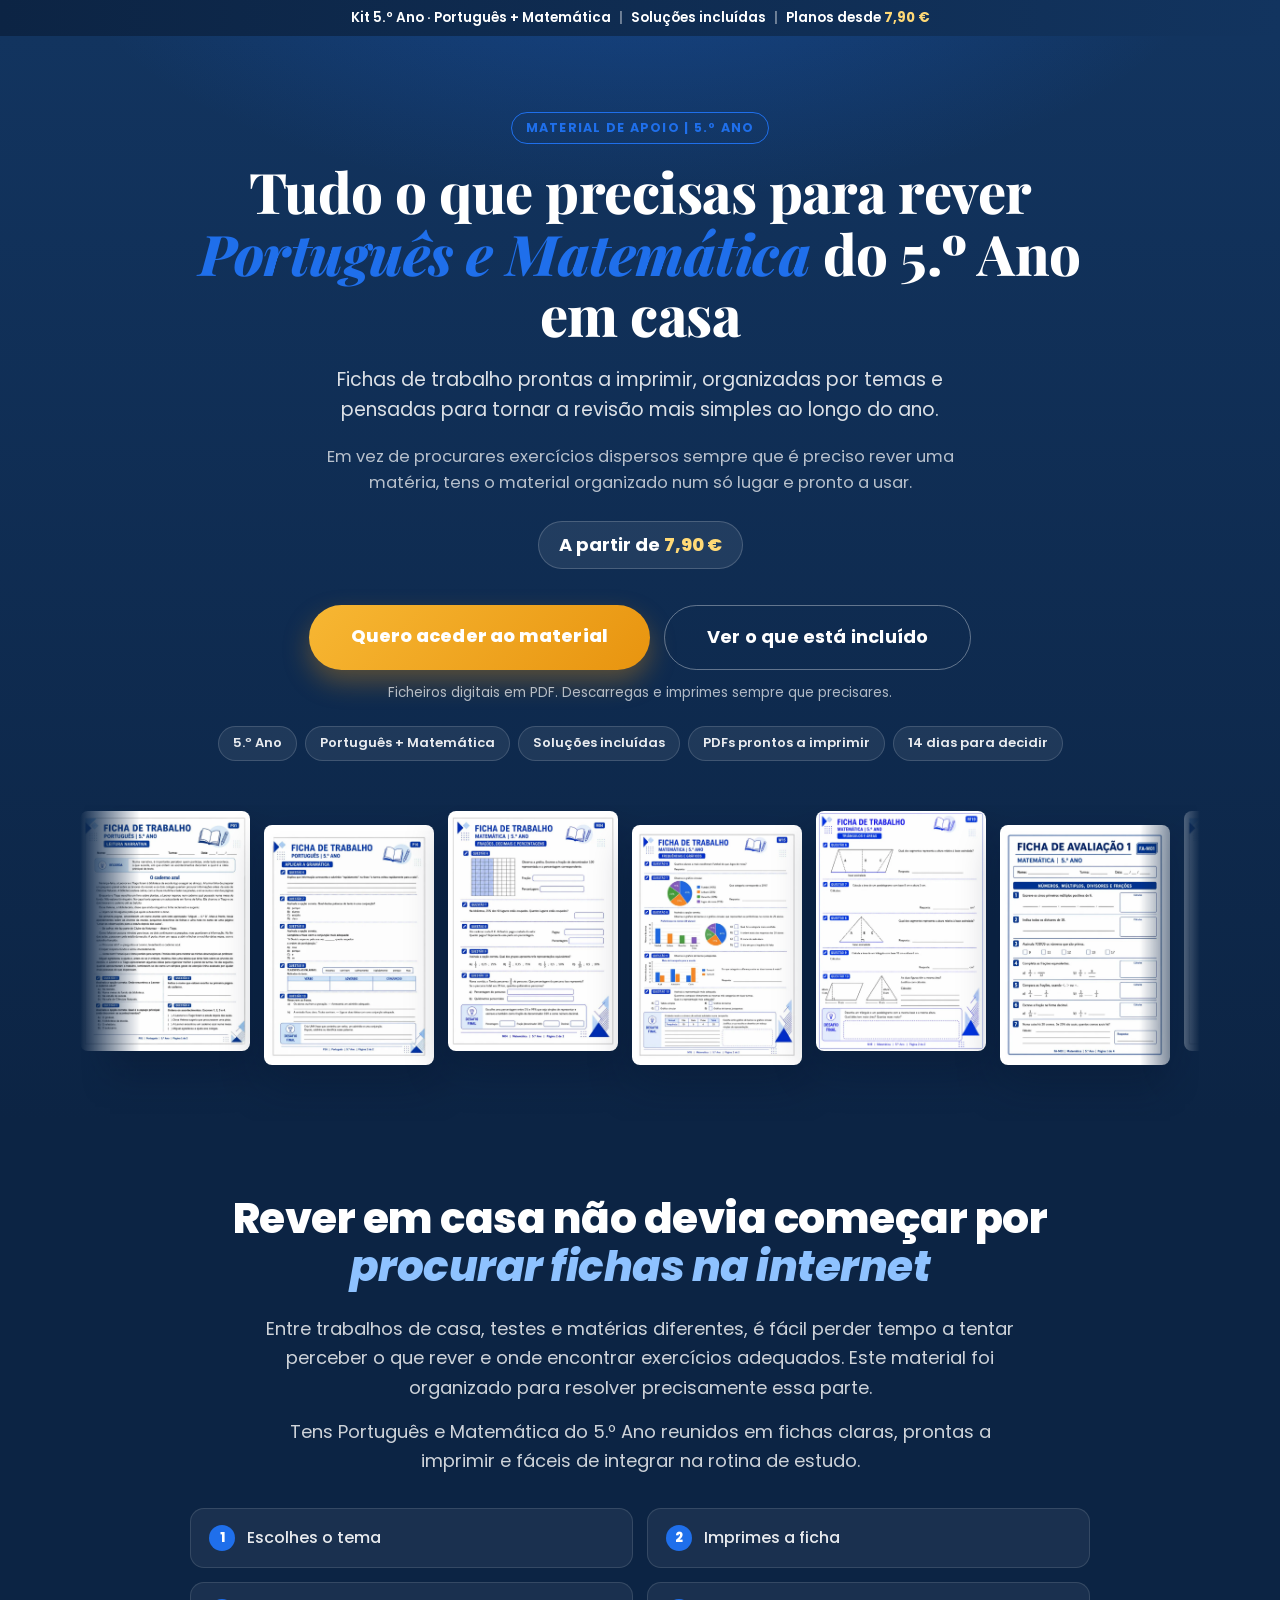
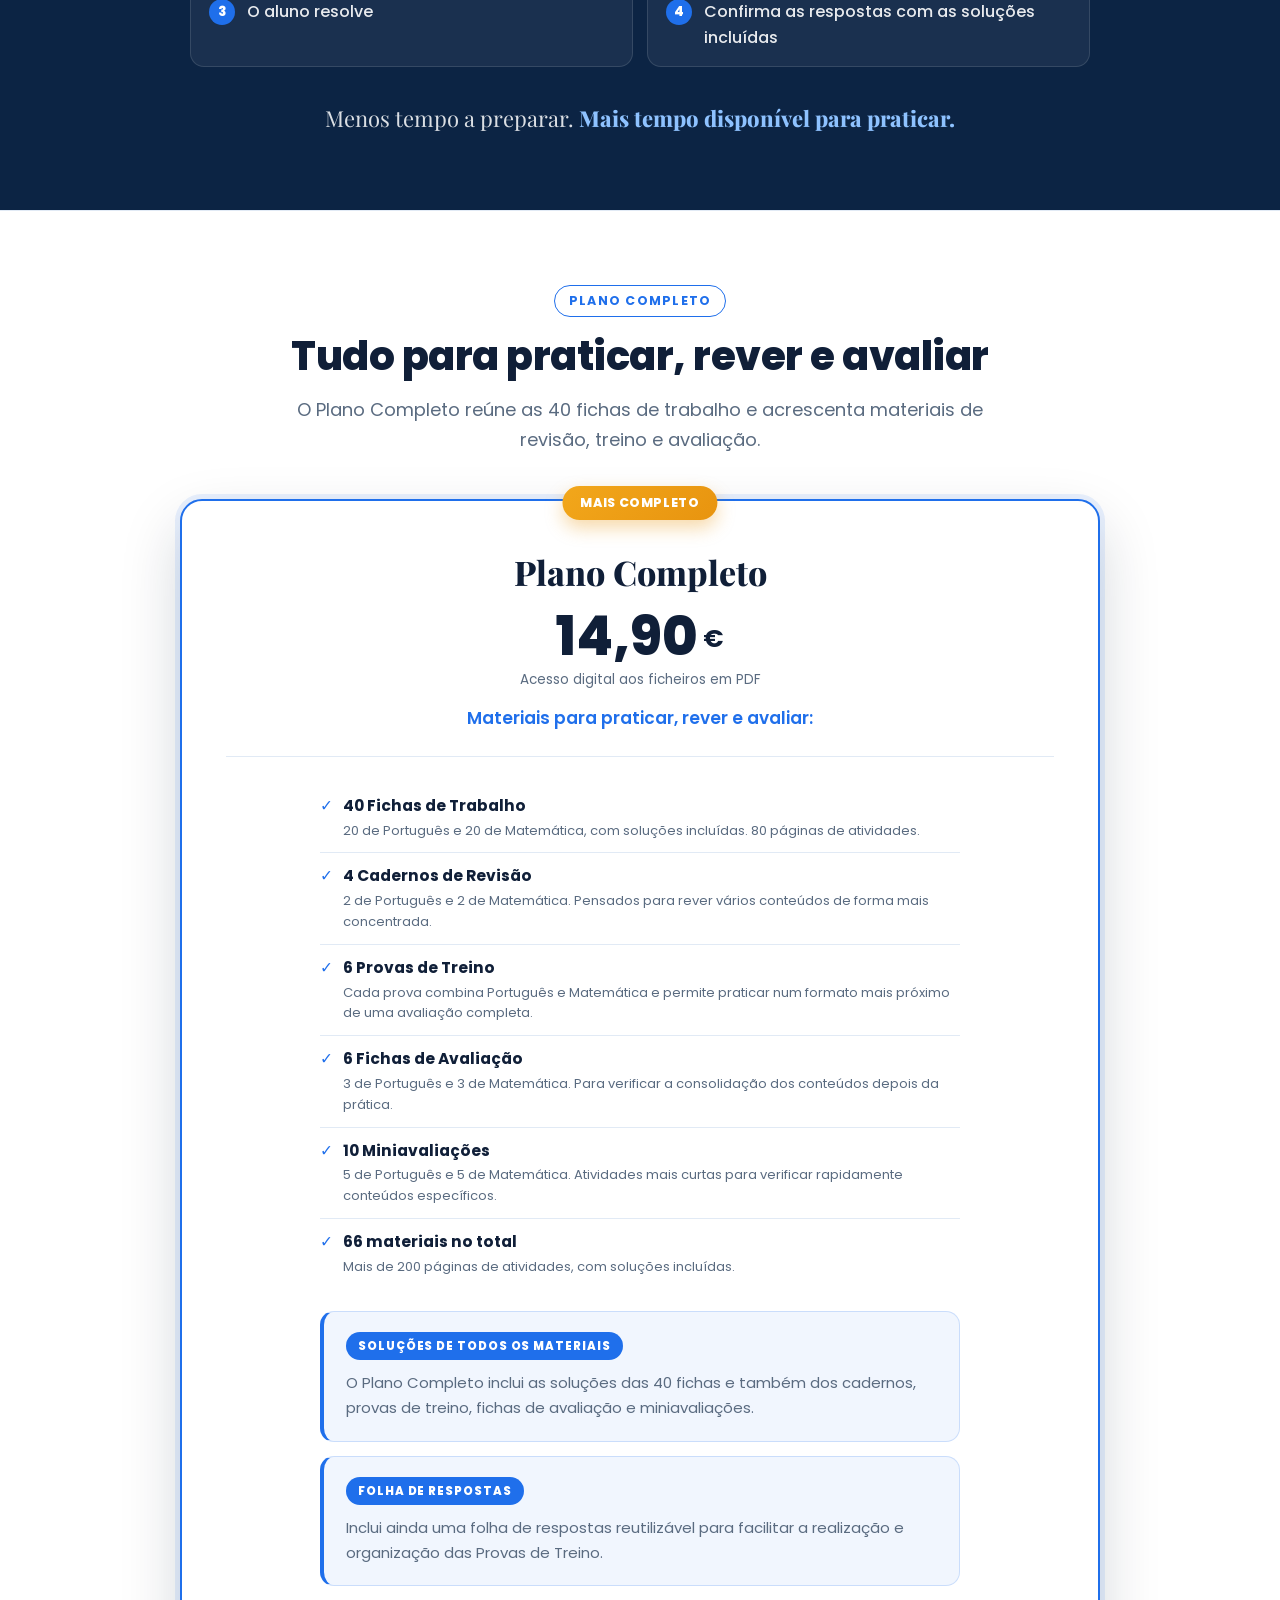
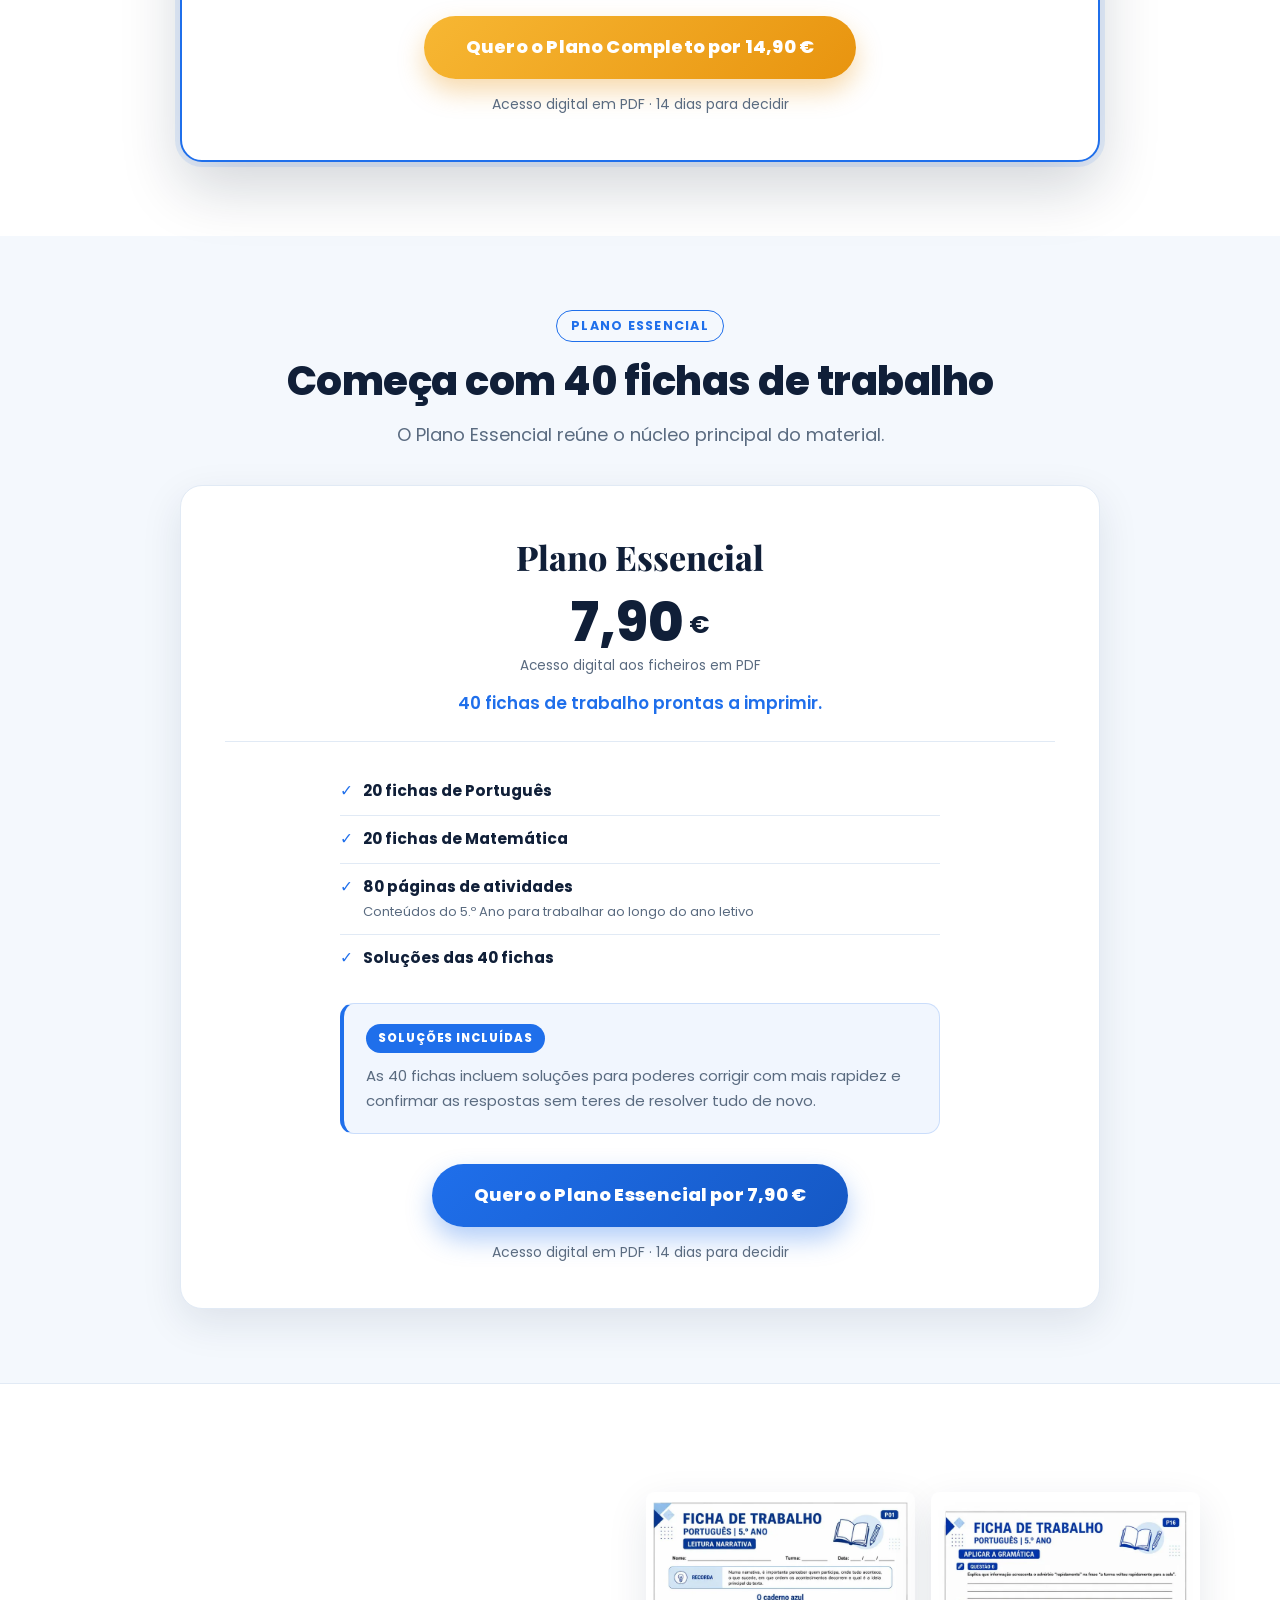
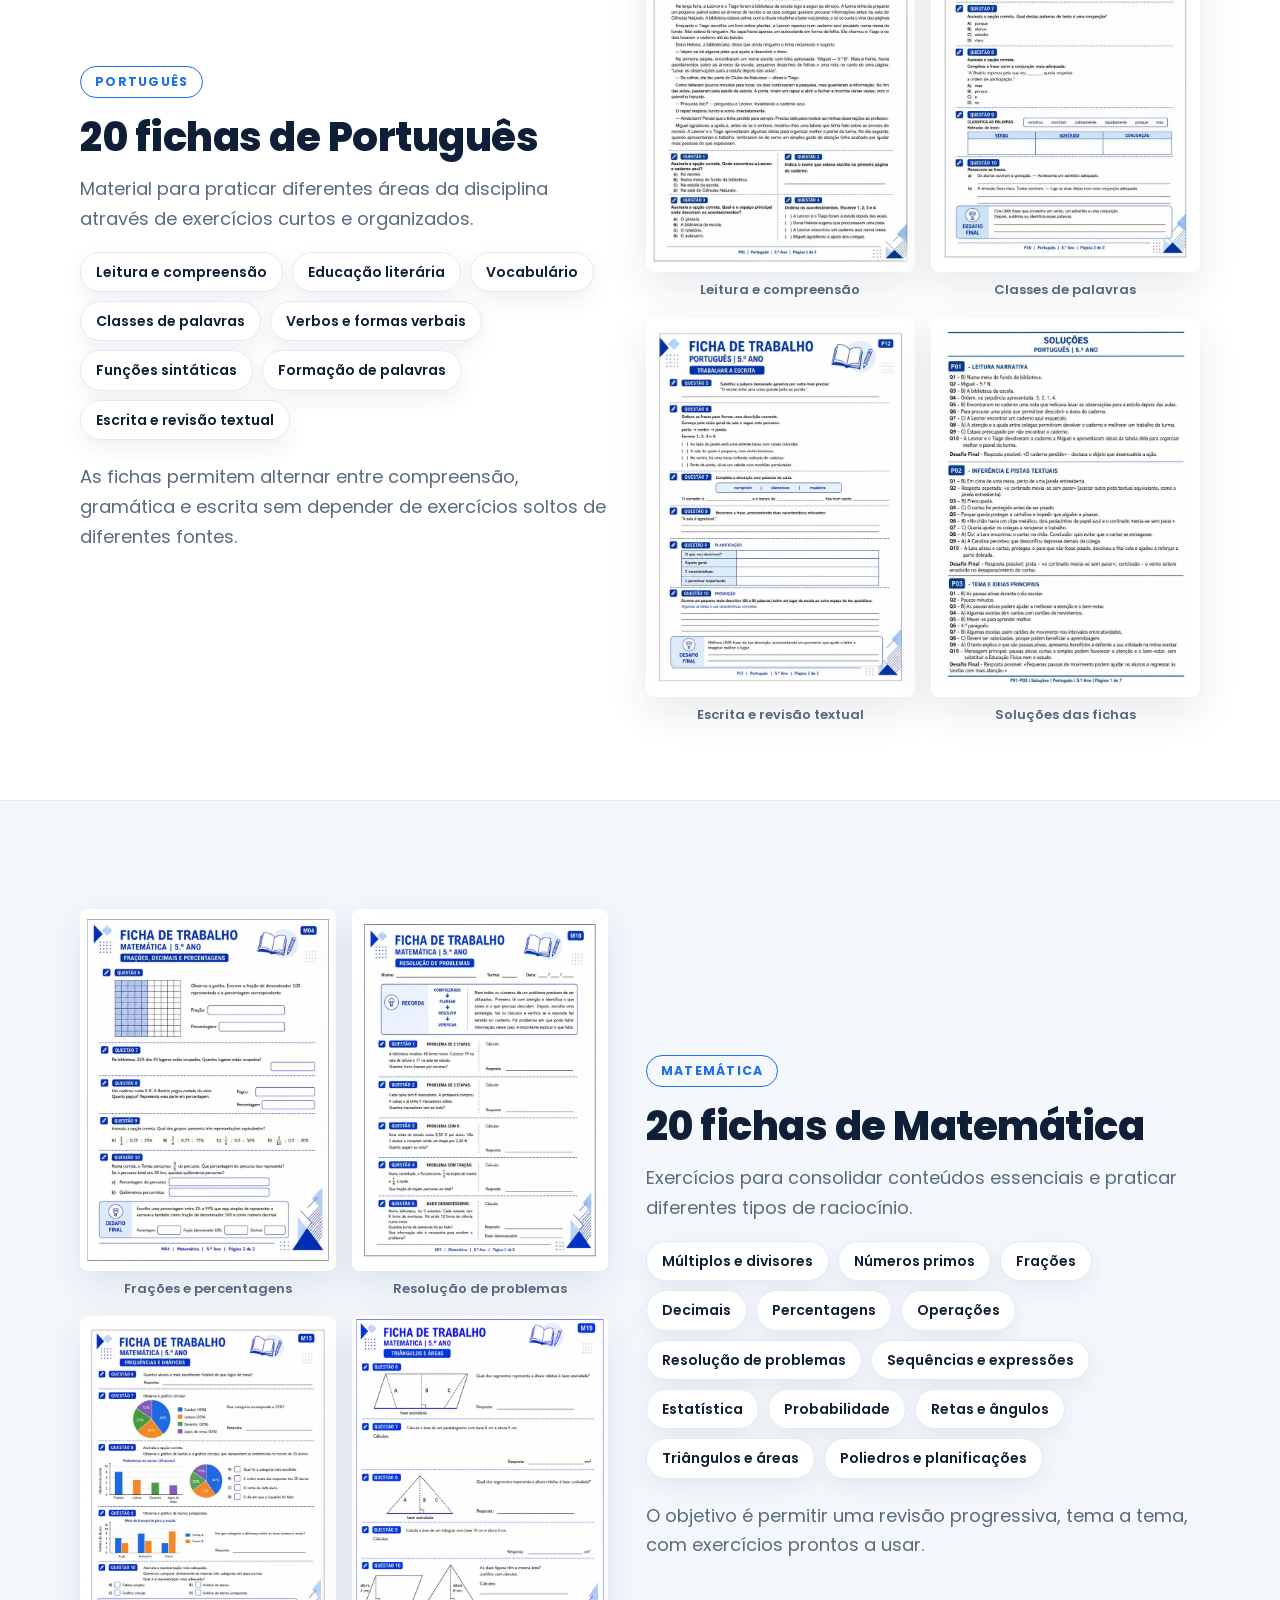
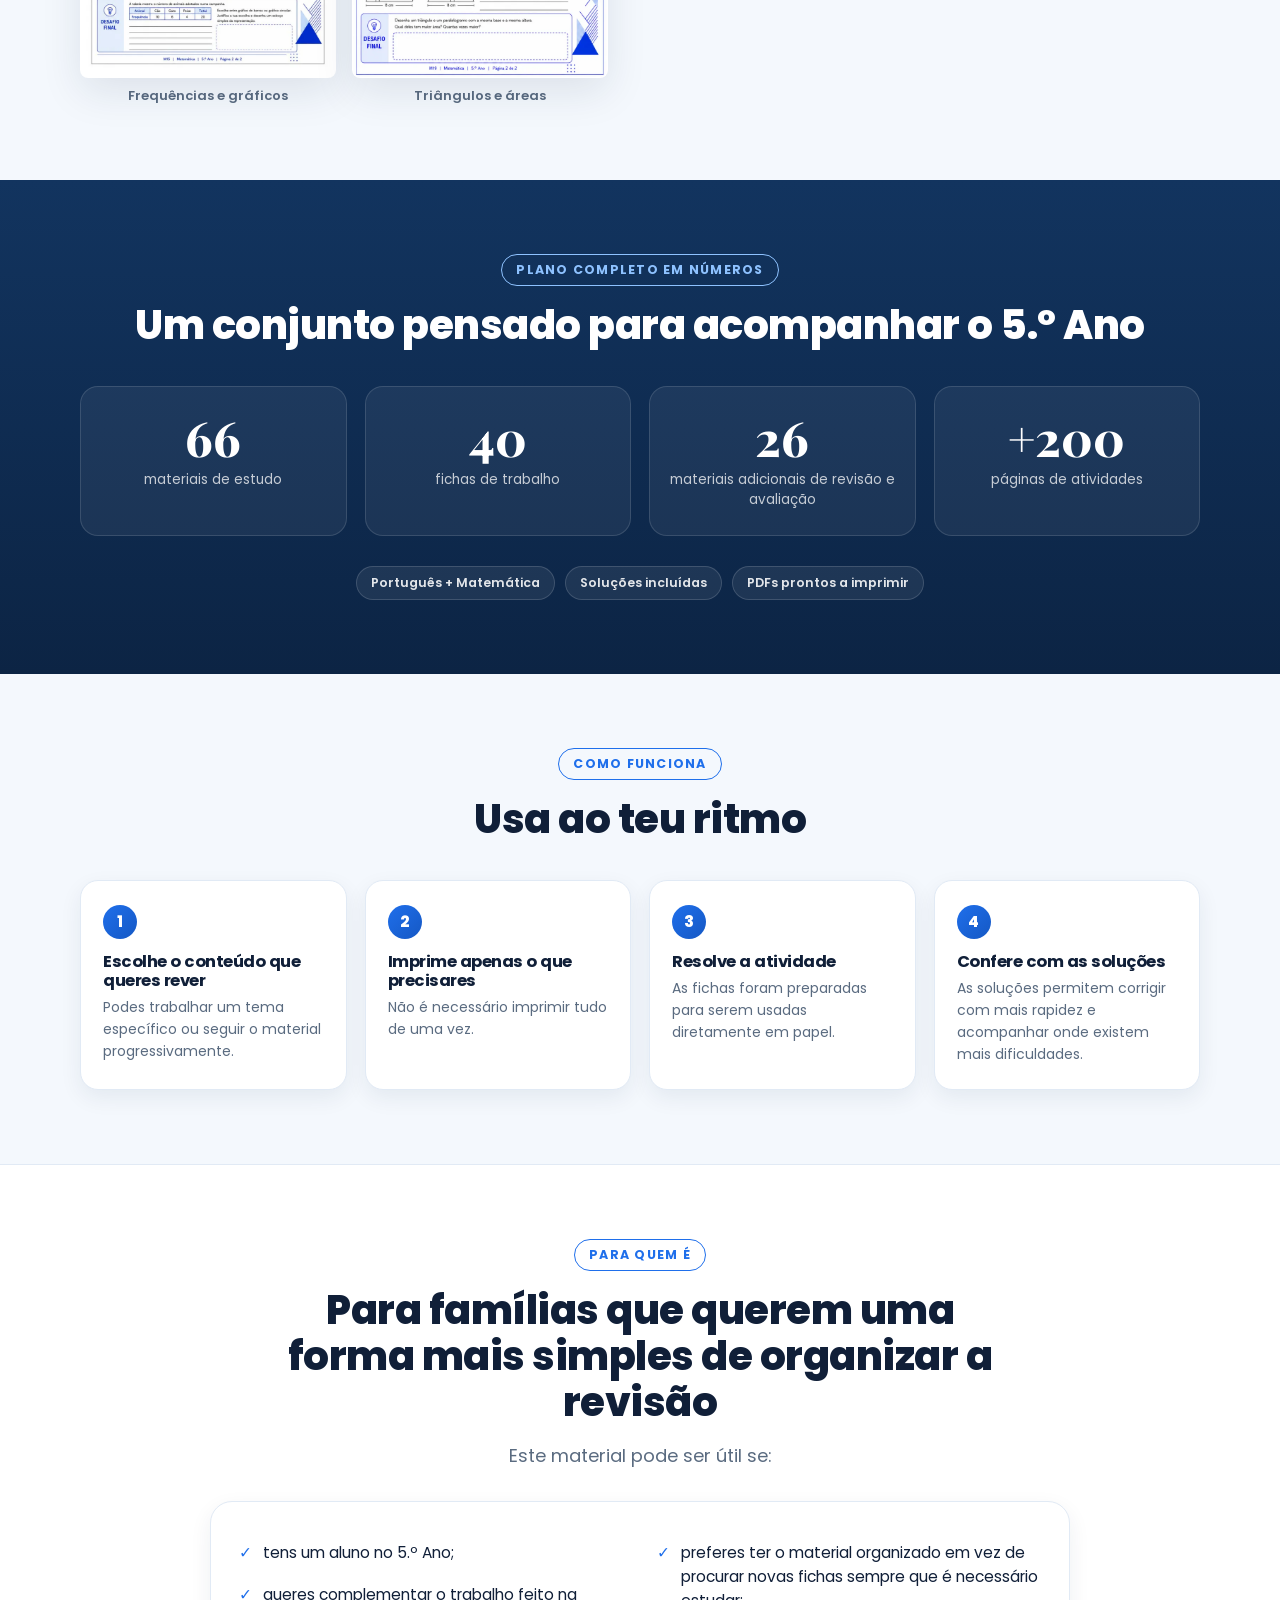
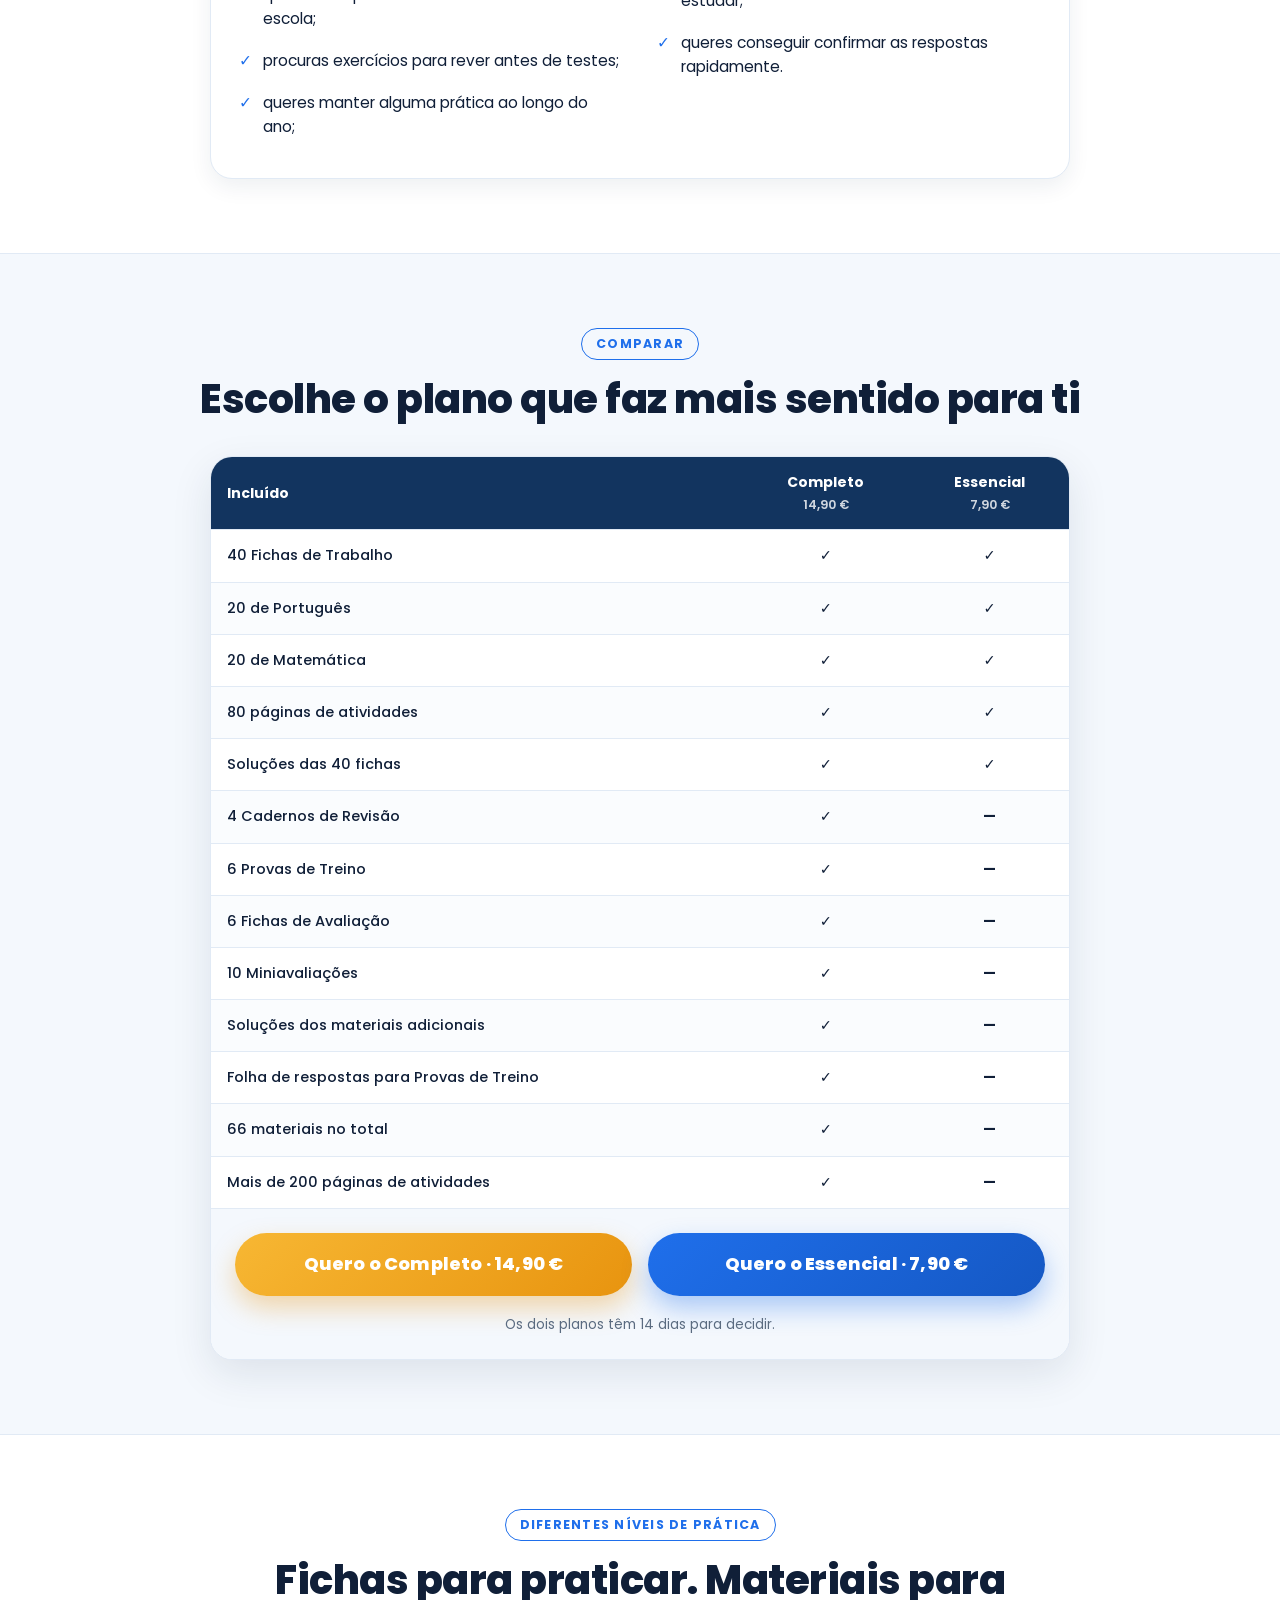
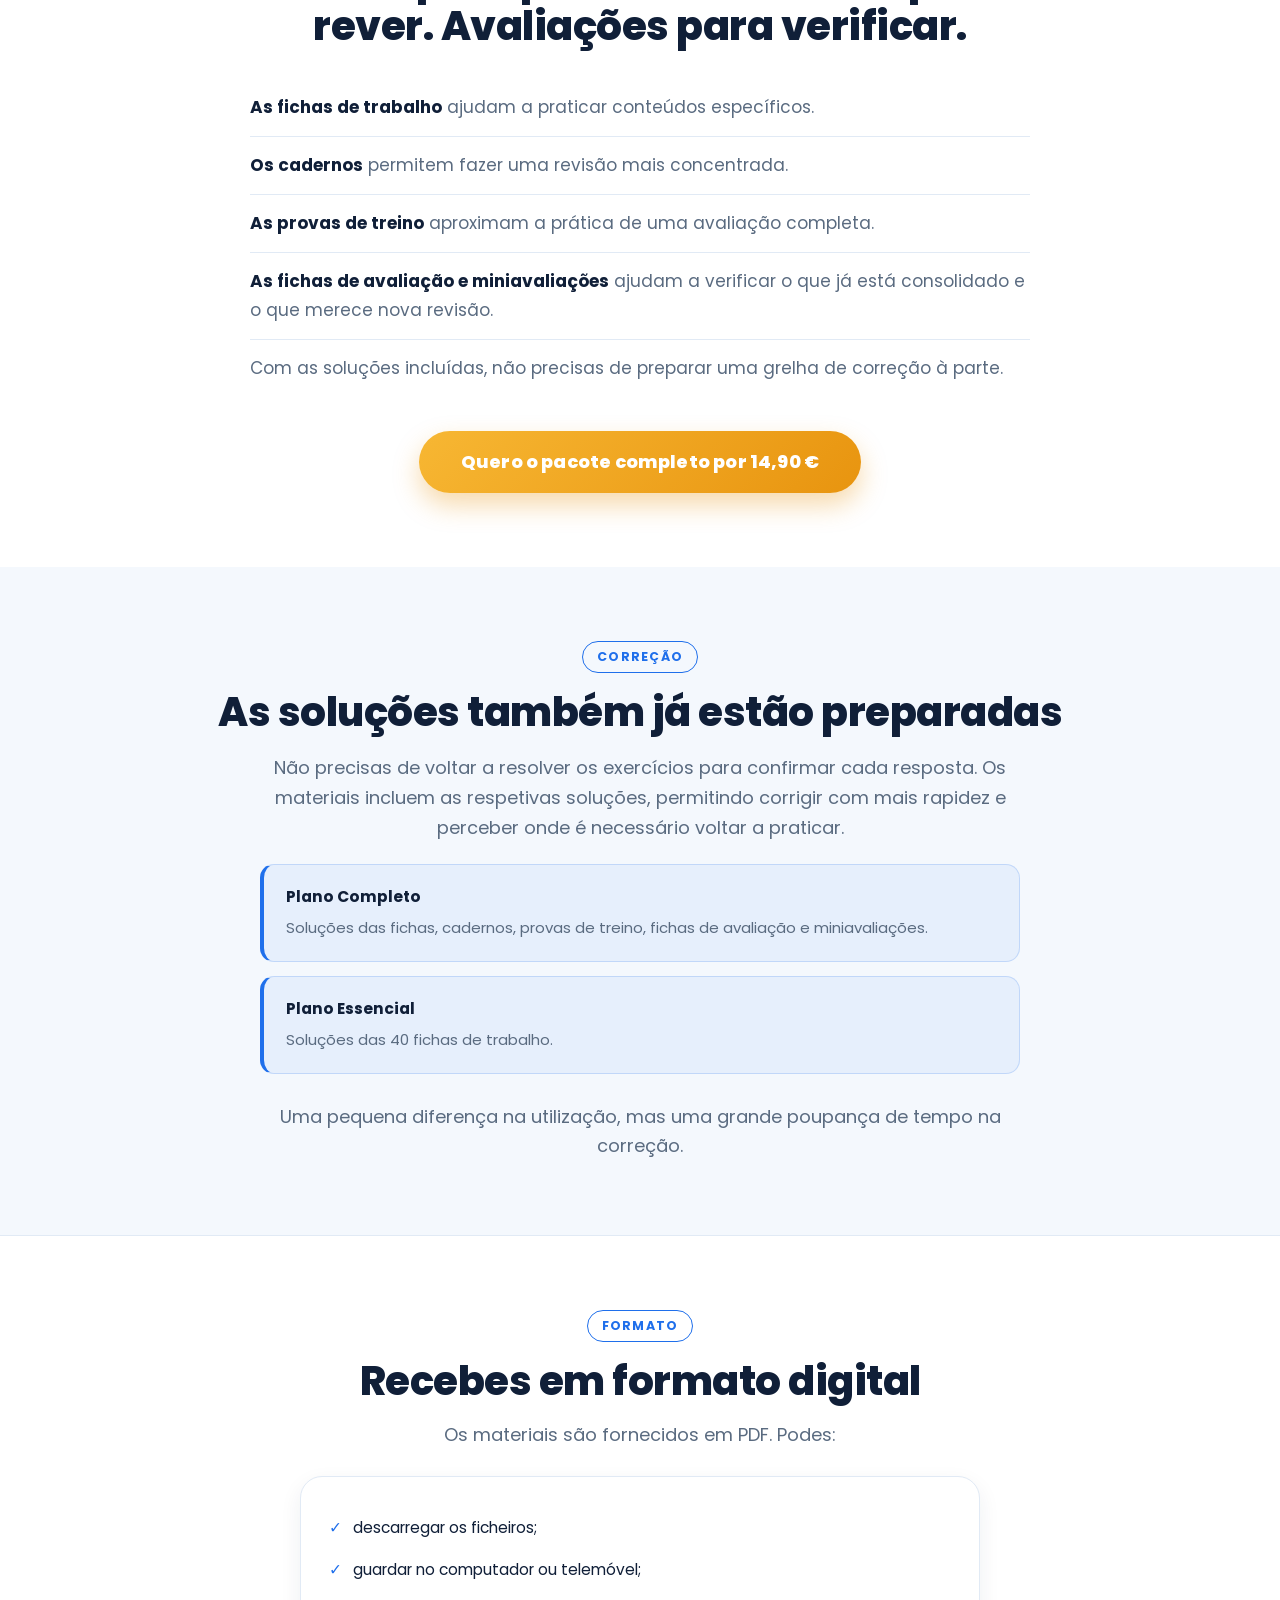
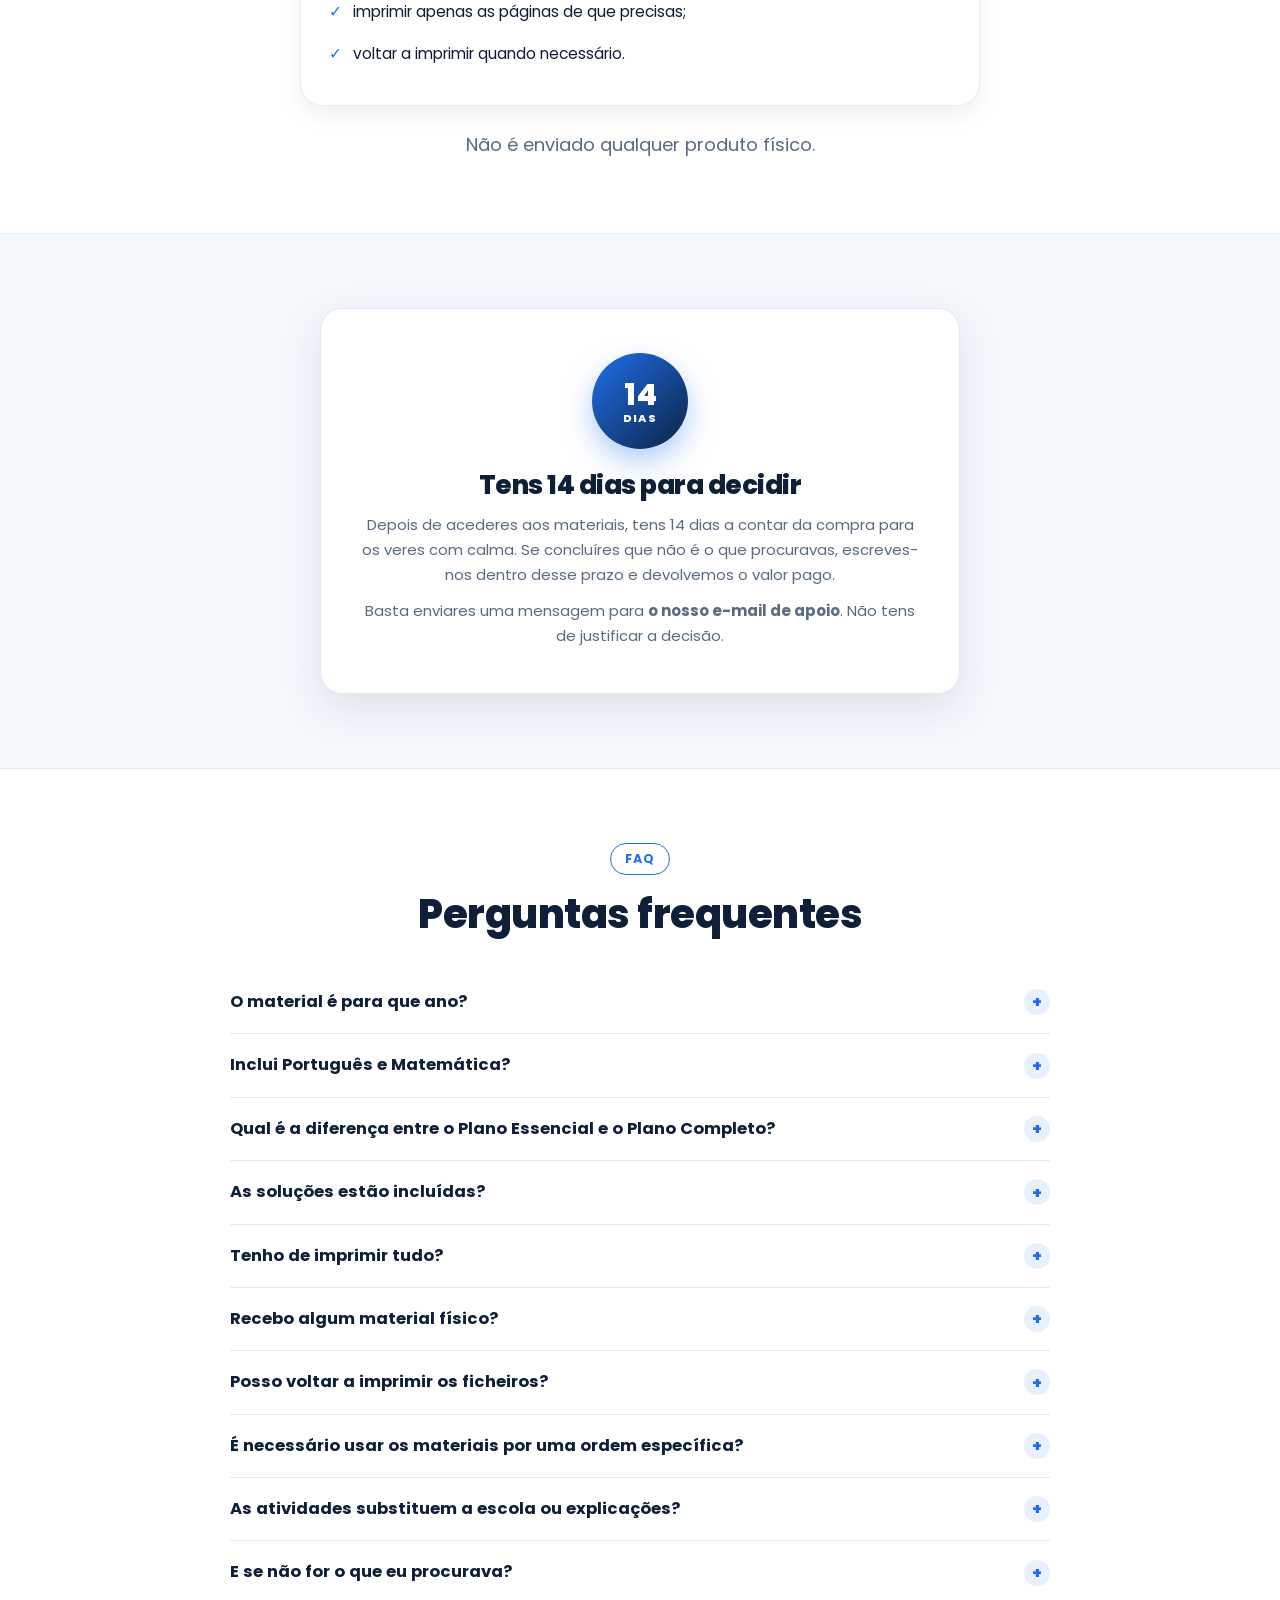
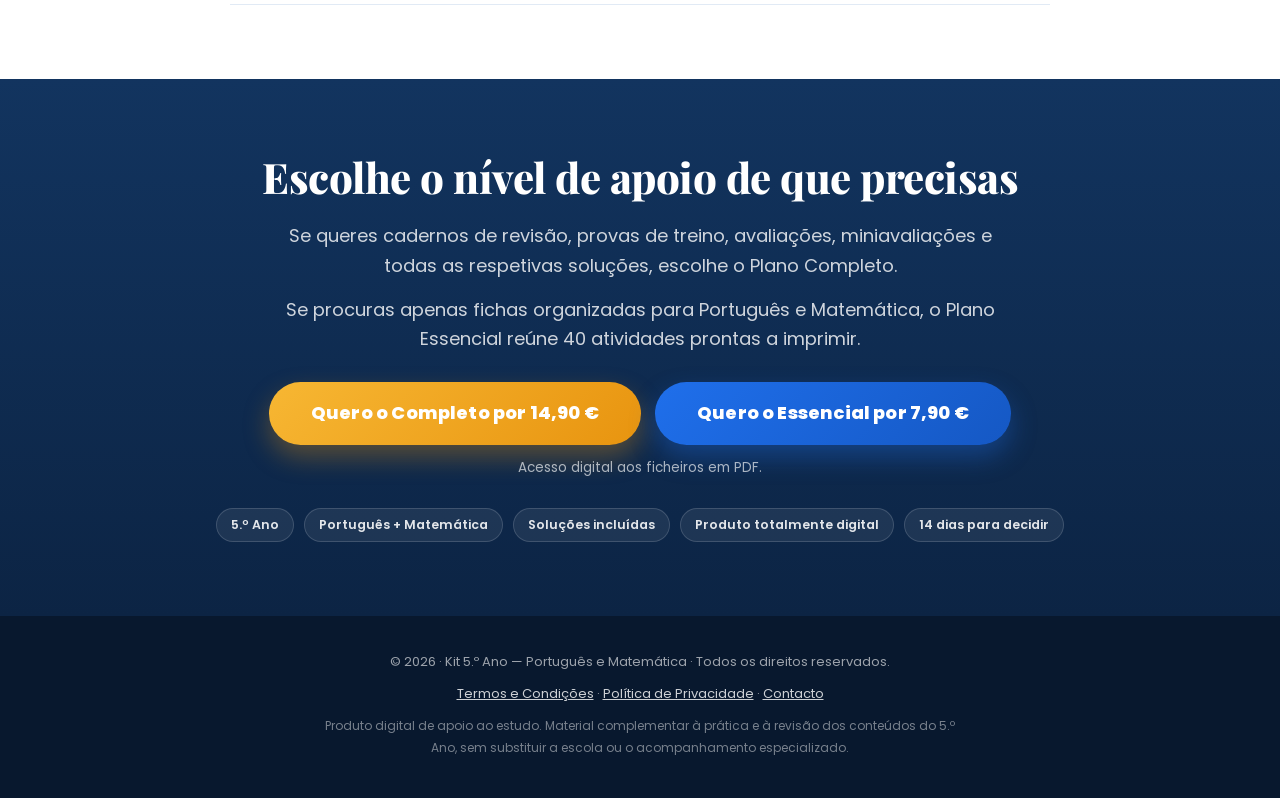
==== commit fc830073: "Corrige preço do Plano Completo para 14,90 €" ====
--- a/index.html
+++ b/index.html
@@ -5,9 +5,9 @@
 <meta name="viewport" content="width=device-width, initial-scale=1.0, viewport-fit=cover" />
 
 <title>Kit 5.º Ano — Português e Matemática | Fichas com Soluções</title>
-<meta name="description" content="Fichas de Português e Matemática do 5.º Ano em Portugal, com soluções incluídas. PDFs prontos a imprimir. Plano Essencial 7,90 € e Plano Completo 10,90 €." />
+<meta name="description" content="Fichas de Português e Matemática do 5.º Ano em Portugal, com soluções incluídas. PDFs prontos a imprimir. Plano Essencial 7,90 € e Plano Completo 14,90 €." />
 <meta property="og:title" content="Kit 5.º Ano — Português e Matemática | Fichas com Soluções" />
-<meta property="og:description" content="Fichas de Português e Matemática do 5.º Ano em Portugal, com soluções incluídas. PDFs prontos a imprimir. Plano Essencial 7,90 € e Plano Completo 10,90 €." />
+<meta property="og:description" content="Fichas de Português e Matemática do 5.º Ano em Portugal, com soluções incluídas. PDFs prontos a imprimir. Plano Essencial 7,90 € e Plano Completo 14,90 €." />
 <meta property="og:type" content="website" />
 <meta property="og:locale" content="pt_PT" />
 
@@ -916,7 +916,7 @@
 
       <div class="plan-head">
         <div class="plan-name">Plano Completo</div>
-        <div class="plan-price">10,90<span class="cur">€</span></div>
+        <div class="plan-price">14,90<span class="cur">€</span></div>
         <div class="plan-period">Acesso digital aos ficheiros em PDF</div>
         <div class="plan-for">Materiais para praticar, rever e avaliar:</div>
       </div>
@@ -951,7 +951,7 @@
 
         <div class="plan-cta">
           <!-- CHECKOUT COMPLETO — substituir href -->
-          <a href="https://pay.hotmart.com/P107396001H?off=4ysj2fzp" class="btn gold" data-plan="completo">Quero o Plano Completo por 10,90&nbsp;€</a>
+          <a href="https://pay.hotmart.com/P107396001H?off=4ysj2fzp" class="btn gold" data-plan="completo">Quero o Plano Completo por 14,90&nbsp;€</a>
           <p class="plan-micro">Acesso digital em PDF · 14 dias para decidir</p>
         </div>
       </div>
@@ -1193,7 +1193,7 @@
           <thead>
             <tr>
               <th>Incluído</th>
-              <th>Completo<span class="p">10,90&nbsp;€</span></th>
+              <th>Completo<span class="p">14,90&nbsp;€</span></th>
               <th>Essencial<span class="p">7,90&nbsp;€</span></th>
             </tr>
           </thead>
@@ -1215,7 +1215,7 @@
         </table>
       </div>
       <div class="cmp-ctas">
-        <a href="#plano-completo" class="btn gold block" data-goto>Quero o Completo · 10,90&nbsp;€</a>
+        <a href="#plano-completo" class="btn gold block" data-goto>Quero o Completo · 14,90&nbsp;€</a>
         <a href="#plano-essencial" class="btn block" data-goto>Quero o Essencial · 7,90&nbsp;€</a>
         <p class="btn-note" style="grid-column:1/-1;margin-top:2px">Os dois planos têm 14 dias para decidir.</p>
       </div>
@@ -1242,7 +1242,7 @@
     </div>
 
     <div class="center" style="margin-top:34px">
-      <a href="#plano-completo" class="btn gold" data-goto>Quero o pacote completo por 10,90&nbsp;€</a>
+      <a href="#plano-completo" class="btn gold" data-goto>Quero o pacote completo por 14,90&nbsp;€</a>
     </div>
   </div>
 </section>
@@ -1410,7 +1410,7 @@
     </p>
 
     <div class="cta-row">
-      <a href="#plano-completo" class="btn gold" data-goto>Quero o Completo por 10,90&nbsp;€</a>
+      <a href="#plano-completo" class="btn gold" data-goto>Quero o Completo por 14,90&nbsp;€</a>
       <a href="#plano-essencial" class="btn" data-goto>Quero o Essencial por 7,90&nbsp;€</a>
     </div>
 
@@ -1490,7 +1490,7 @@
   }
 
   /* ---- CTAs que rolam até um alvo ----
-     Cada botão de 7,90&nbsp;€ leva ao card do Essencial, cada botão de 10,90&nbsp;€
+     Cada botão de 7,90&nbsp;€ leva ao card do Essencial, cada botão de 14,90&nbsp;€
      ao card do Completo. Os cards de oferta piscam à chegada. */
   document.querySelectorAll('a[data-goto]').forEach(function(link){
     link.addEventListener('click', function(ev){
